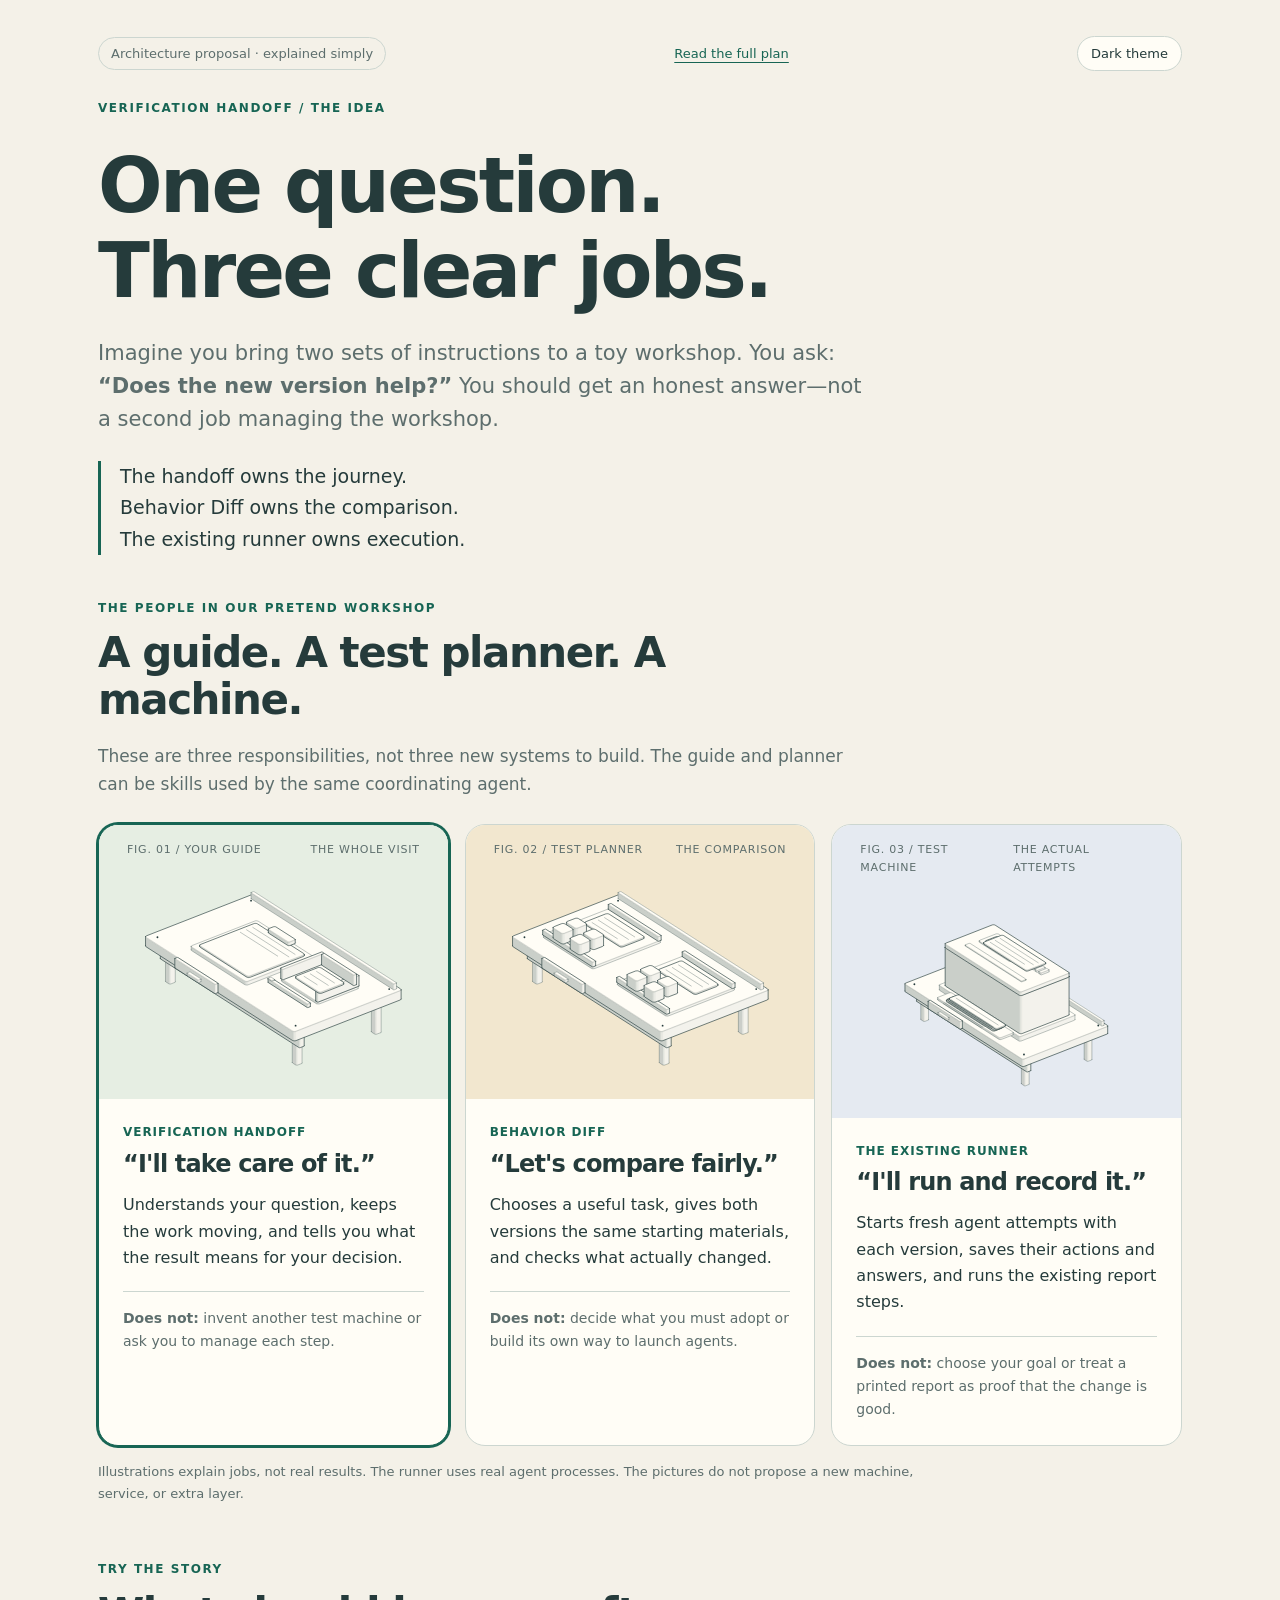
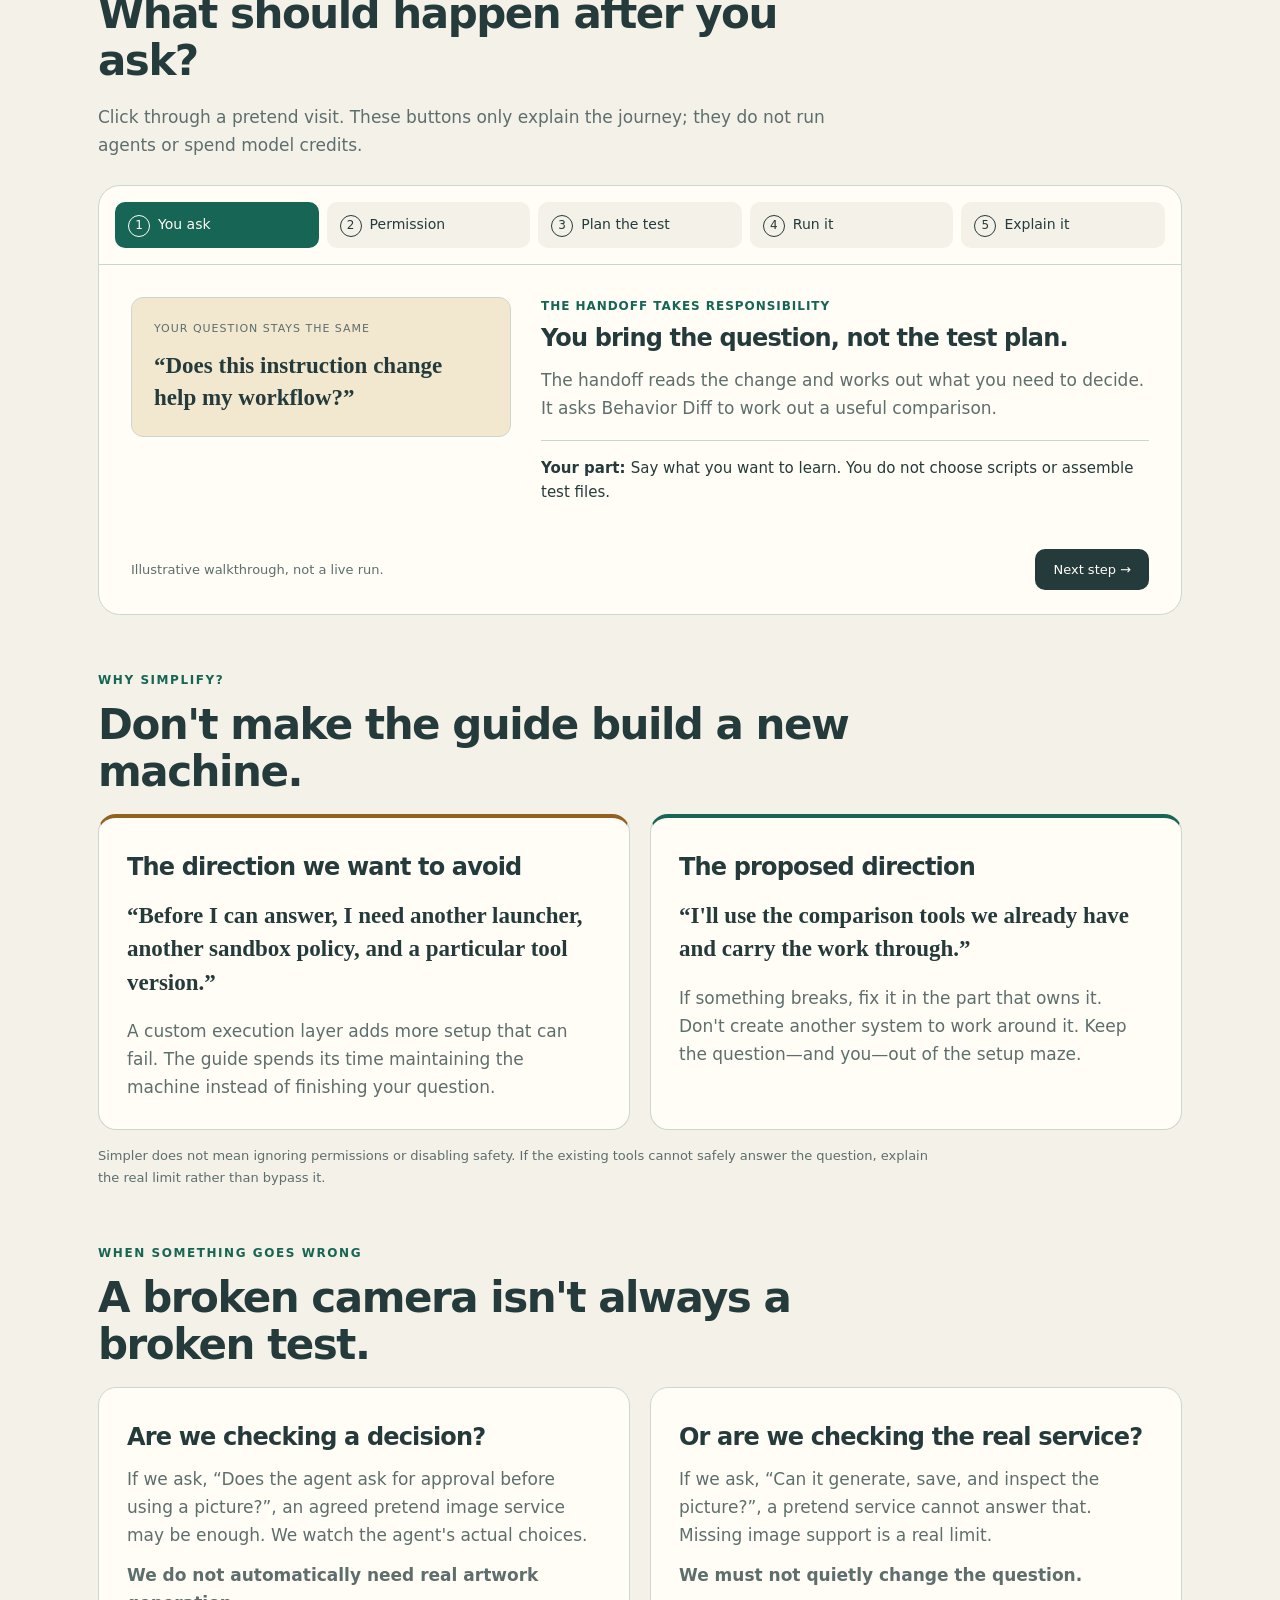
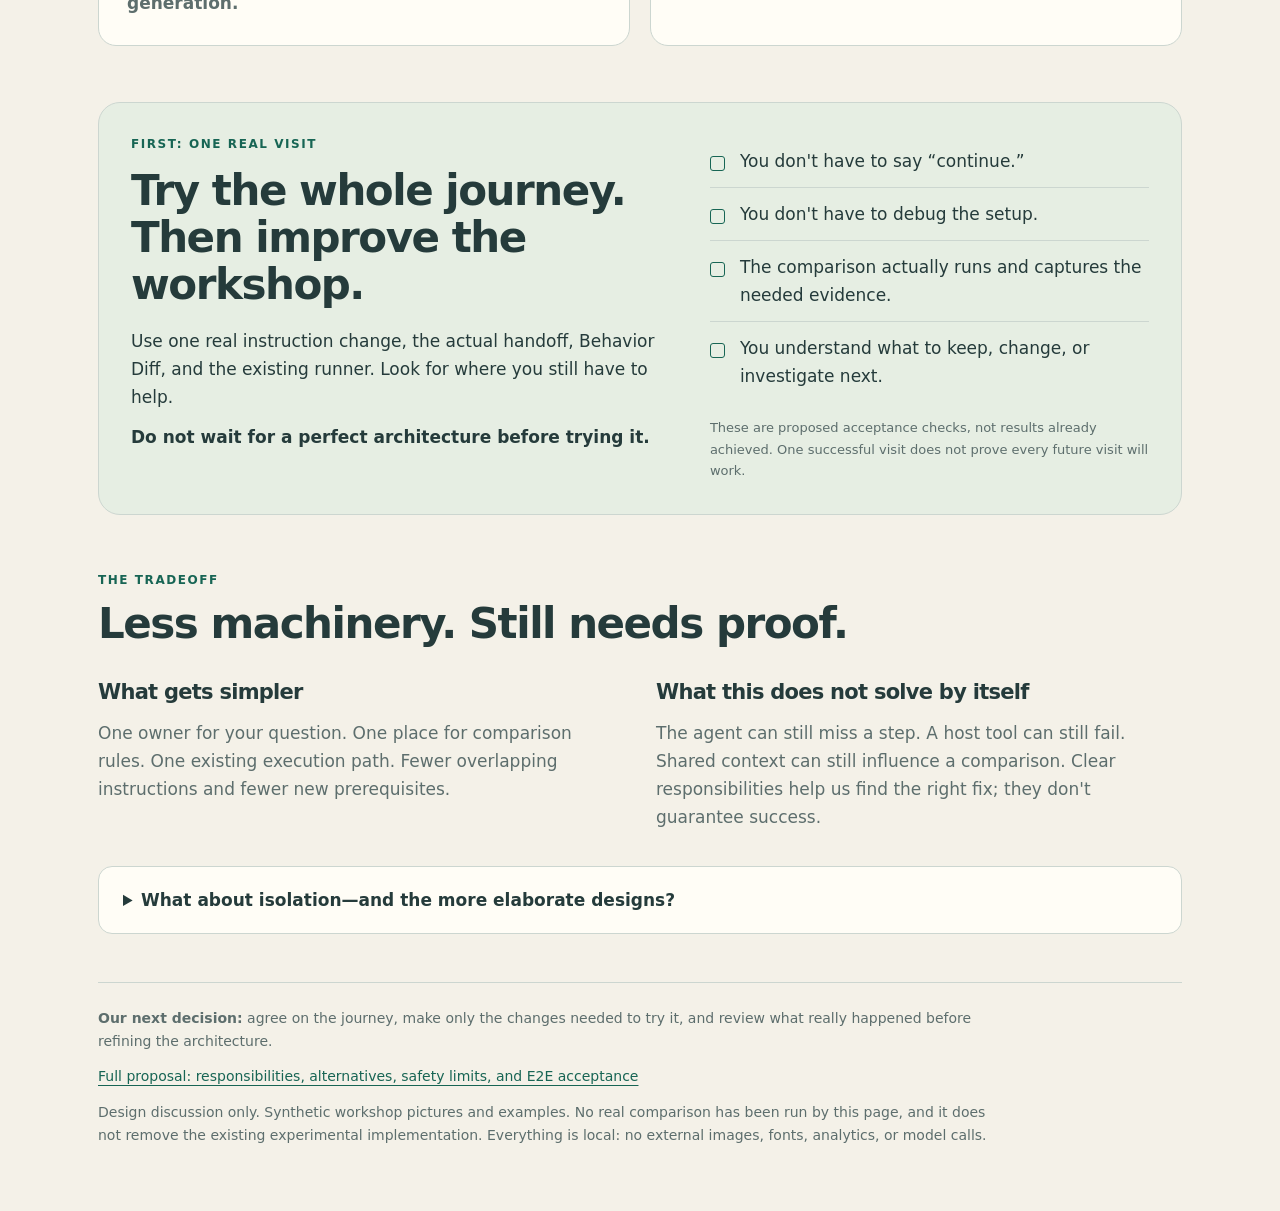
==== docs/verification-handoff-explained.html @ 0456b8cf "docs: propose journey-first verification handoff architecture Signed-off-by: Kent Huang <kent@infuse" ====
<!doctype html>
<html lang="en">
<head>
<meta charset="utf-8">
<meta name="viewport" content="width=device-width, initial-scale=1">
<meta name="color-scheme" content="light dark">
<title>One question. Three clear jobs. — Verification handoff</title>
<style>
:root{--fg:#253b3b;--muted:#5d6e6d;--border:#ccd6d0;--surface:#fffdf6;--accent:#176554;--success:#397858;--warning:#926021;--error:#a33c35;--c1:#e6eee3;--c2:#f2e7cf;--c3:#e5eaf1;--c4:#f4f1e8;--c5:#d4dfd6;--c6:#adc7bc;color-scheme:light}
*{box-sizing:border-box}body{margin:0;background:var(--c4);color:var(--fg);font:17px/1.65 ui-sans-serif,system-ui,-apple-system,BlinkMacSystemFont,"Segoe UI",sans-serif}main{max-width:1140px;margin:auto;padding:36px 28px 64px}a{color:var(--accent);text-underline-offset:4px}button,a,summary{-webkit-tap-highlight-color:transparent}button:focus-visible,a:focus-visible,summary:focus-visible{outline:3px solid var(--accent);outline-offset:5px}button{font:inherit;cursor:pointer}h1,h2,h3,p{margin:0}h1,h2,h3{line-height:1.12;letter-spacing:-.035em}h1{font-size:clamp(40px,6.5vw,76px);max-width:810px;margin:24px 0}h2{font-size:clamp(29px,4vw,42px);max-width:760px;margin:10px 0 19px}h3{font-size:24px;margin:8px 0 14px}p+p{margin-top:12px}.topline{display:flex;justify-content:space-between;align-items:center;gap:14px;font-size:13px}.pill{display:inline-block;border:1px solid var(--border);padding:5px 12px;border-radius:30px;color:var(--muted)}.eyebrow{color:var(--accent);font-size:12px;letter-spacing:.13em;text-transform:uppercase;font-weight:750}.lead{max-width:770px;font-size:21px;line-height:1.55;color:var(--muted)}header{padding:28px 0 44px}.promise{border-left:3px solid var(--accent);padding-left:19px;margin-top:26px;max-width:760px;font-size:19px}.section{margin-top:56px}.section-intro{max-width:760px;color:var(--muted);margin-bottom:26px}.roles{display:grid;grid-template-columns:repeat(3,minmax(0,1fr));gap:16px}.role{border:1px solid var(--border);border-radius:20px;overflow:hidden;background:var(--surface);transition:border-color .25s,box-shadow .25s}.role.selected{border-color:var(--accent);box-shadow:0 0 0 2px var(--accent)}.fig-head{padding:16px 20px 0;display:flex;justify-content:space-between;gap:8px;font-size:11px;letter-spacing:.07em;text-transform:uppercase;color:var(--muted)}.drawing{padding:0 8px;background:var(--c1)}.role:nth-child(2) .drawing{background:var(--c2)}.role:nth-child(3) .drawing{background:var(--c3)}.role svg{display:block;width:100%;height:auto}.copy{padding:24px}.owner{font-size:12px;color:var(--accent);text-transform:uppercase;letter-spacing:.08em;font-weight:750}.role p{font-size:16px}.boundary{padding-top:15px;margin-top:20px;border-top:1px solid var(--border);color:var(--muted);font-size:14px!important}.caption{font-size:13px;color:var(--muted);margin-top:15px;max-width:850px}.walk{background:var(--surface);border:1px solid var(--border);border-radius:22px;overflow:hidden;margin-top:26px}.steps{display:flex;flex-wrap:wrap;padding:16px;gap:8px;border-bottom:1px solid var(--border)}.steps button{flex:1;min-width:130px;border:1px solid transparent;background:var(--c4);color:var(--fg);padding:10px 12px;border-radius:10px;text-align:left;font-size:14px}.steps button[aria-pressed=true]{background:var(--accent);color:var(--surface)}.step-number{display:inline-flex;align-items:center;justify-content:center;border:1px solid currentColor;border-radius:50%;width:22px;height:22px;font-size:12px;margin-right:8px}.walk-body{display:grid;grid-template-columns:1fr 1.6fr;gap:30px;padding:32px}.ticket{border:1px solid var(--border);border-radius:12px;padding:22px;background:var(--c2);align-self:start}.ticket small{display:block;text-transform:uppercase;letter-spacing:.09em;font-size:11px;color:var(--muted);margin-bottom:12px}.ticket blockquote{font:600 23px/1.4 ui-serif,Georgia,serif;margin:0}.step-copy{min-height:220px}.step-copy p{color:var(--muted)}.step-copy .owner-work{color:var(--fg);border-top:1px solid var(--border);padding-top:15px;margin-top:18px;font-size:15px}.walk-foot{display:flex;justify-content:space-between;align-items:center;gap:15px;padding:0 32px 24px;font-size:13px;color:var(--muted)}.next{background:var(--fg);color:var(--surface);border:0;padding:10px 18px;border-radius:10px;white-space:nowrap}.two{display:grid;grid-template-columns:1fr 1fr;gap:20px}.note{padding:28px;border:1px solid var(--border);background:var(--surface);border-radius:18px}.note p{color:var(--muted)}.note h3{font-size:24px}.nope{border-top:4px solid var(--warning)}.yes{border-top:4px solid var(--accent)}.quote{font:600 23px/1.45 ui-serif,Georgia,serif;margin:18px 0;color:var(--fg)!important}.first{background:var(--c1);border:1px solid var(--border);border-radius:22px;padding:32px;display:grid;grid-template-columns:1.25fr 1fr;gap:30px}.first h2{margin-top:12px}.checklist{list-style:none;margin:0;padding:0}.checklist li{position:relative;padding:12px 0 12px 30px;border-bottom:1px solid var(--border)}.checklist li:last-child{border-bottom:0}.checklist li:before{content:' ';position:absolute;left:0;top:21px;width:13px;height:13px;border:1.5px solid var(--accent);border-radius:3px}.tradeoffs{display:grid;grid-template-columns:1fr 1fr;gap:32px;margin-top:26px}.tradeoffs h3{font-size:21px}.tradeoffs p{color:var(--muted)}details{margin-top:35px;border:1px solid var(--border);padding:19px 24px;border-radius:14px;background:var(--surface)}summary{cursor:pointer;font-weight:650}details p{margin-top:17px;color:var(--muted)}footer{border-top:1px solid var(--border);margin-top:48px;padding-top:24px;font-size:14px;color:var(--muted)}footer p{max-width:900px}.theme-button{border:1px solid var(--border);background:var(--surface);color:var(--fg);border-radius:30px;padding:6px 13px;font-size:13px}.iso-fill{fill:var(--surface)}.iso-top{fill:var(--surface)}.iso-s0{fill:var(--fg);opacity:.055}.iso-s1{fill:var(--fg);opacity:.10}.iso-s2{fill:var(--fg);opacity:.17}.iso-s3{fill:var(--fg);opacity:.24}.iso-edge,.iso-crease,.iso-bevel,.iso-line{fill:none;stroke:var(--fg);stroke-width:.7;stroke-linejoin:round;stroke-linecap:round}.iso-crease{opacity:.25}.iso-bevel{opacity:.17}.iso-line[data-tone=lo]{opacity:.45}.iso-dots{fill:var(--fg)}.iso-solid[data-tone=lo] .iso-fill{fill:var(--c5)}.iso-solid[data-tone=mid] .iso-fill{fill:var(--c6)}.iso-solid[data-tone=lo] .iso-top{fill:var(--c5)}.iso-solid[data-tone=mid] .iso-top{fill:var(--c6)}
html[data-theme=dark]{--fg:#e4ece4;--muted:#b0c2b7;--border:#42534b;--surface:#1c2c25;--accent:#a4d2b3;--success:#a0c9a5;--warning:#d8b780;--error:#e5a19a;--c1:#233a2e;--c2:#393629;--c3:#2b3540;--c4:#14221c;--c5:#344b3f;--c6:#4f6758;color-scheme:dark}
.iso-shade{fill:var(--fg)}
.iso-shade[data-shade="0"]{opacity:.055}
.iso-shade[data-shade="1"]{opacity:.10}
.iso-shade[data-shade="2"]{opacity:.17}
.iso-shade[data-shade="3"]{opacity:.24}
@media(max-width:760px){main{padding:20px 18px 42px}header{padding-top:15px}.roles,.two,.first,.tradeoffs,.walk-body{grid-template-columns:1fr}.role{display:grid;grid-template-columns:1fr 1.15fr}.drawing{align-content:center}.fig-head{padding:13px 10px 0;font-size:9px}.copy{padding:20px}.role h3{font-size:22px}.role p{font-size:15px}.boundary{font-size:13px!important}.walk-body{padding:23px;gap:22px}.walk-foot{padding:0 23px 23px}.step-copy{min-height:0}.steps button{min-width:125px}.first,.note{padding:24px}.section{margin-top:42px}.topline{align-items:flex-start}.pill{font-size:11px}.lead{font-size:19px}.ticket blockquote{font-size:21px}}
@media(max-width:460px){.role{display:block}.drawing{padding:0 26px}.role svg{max-height:210px}.copy{padding:22px}.fig-head{padding:15px 0 0;font-size:10px}.topline>a{display:none}.steps{gap:6px;padding:12px}.steps button{min-width:125px}.walk-foot{align-items:flex-start}.walk-foot>span{max-width:175px}.first{gap:15px}}
@media(prefers-reduced-motion:reduce){*{scroll-behavior:auto!important;transition:none!important}}
@media print{button,.steps,.walk-foot{display:none}.role,.note,.first,details{break-inside:avoid}body{background:white;color:black}.section{margin-top:24px}main{padding:0}}
</style>
</head>
<body>
<main>
<div class="topline"><span class="pill">Architecture proposal · explained simply</span><a href="../plans/2026-10-29-verification-handoff-journey-first-architecture.md">Read the full plan</a><button class="theme-button" id="theme" type="button" aria-label="Use dark theme">Dark theme</button></div>
<header>
<div class="eyebrow">Verification handoff / the idea</div>
<h1>One question.<br>Three clear jobs.</h1>
<p class="lead">Imagine you bring two sets of instructions to a toy workshop. You ask: <strong>“Does the new version help?”</strong> You should get an honest answer—not a second job managing the workshop.</p>
<p class="promise">The handoff owns the journey.<br>Behavior Diff owns the comparison.<br>The existing runner owns execution.</p>
</header>
<section aria-labelledby="roles-title">
<div class="eyebrow">The people in our pretend workshop</div>
<h2 id="roles-title">A guide. A test planner. A machine.</h2>
<p class="section-intro">These are three responsibilities, not three new systems to build. The guide and planner can be skills used by the same coordinating agent.</p>
<div class="roles">
<article class="role" id="role-handoff"><div class="drawing"><div class="fig-head"><span>Fig. 01 / Your guide</span><span>The whole visit</span></div><svg xmlns="http://www.w3.org/2000/svg" class="iso-svg" viewBox="0 0 360 260" role="img" aria-label="A small service desk with a clipboard, a pencil and a tray. The handoff helper keeps track of your question."><g class="iso-solid"><path class="iso-fill" d="M148.9 61.8L149.1 61.5L149.5 61.2L153.6 59.7L154.2 59.5L154.8 59.5L155.5 59.6L156 59.8L159.1 61.8L159.4 62.1L159.5 62.5L159.5 99.6L159.3 99.9L158.8 100.1L154.8 101.7L154.2 101.9L153.5 101.9L152.9 101.8L152.4 101.6L149.2 99.6L148.9 99.3L148.9 98.9Z"/><path class="iso-shade" data-shade="0" d="M159.5 99.6L159.3 99.9L159.3 62.8L159.5 62.5ZM159.3 99.9L158.8 100.1L158.8 63L159.3 62.8ZM158.8 100.1L154.8 101.7L154.8 64.6L158.8 63Z"/><path class="iso-shade" data-shade="1" d="M154.8 101.7L154.2 101.9L154.2 64.8L154.8 64.6ZM154.2 101.9L153.5 101.9L153.5 64.8L154.2 64.8Z"/><path class="iso-shade" data-shade="2" d="M153.5 101.9L152.9 101.8L152.9 64.7L153.5 64.8Z"/><path class="iso-shade" data-shade="3" d="M152.9 101.8L152.4 101.6L152.4 64.5L152.9 64.7ZM152.4 101.6L149.2 99.6L149.2 62.4L152.4 64.5ZM149.2 99.6L148.9 99.3L148.9 62.1L149.2 62.4ZM148.9 99.3L148.9 98.9L148.9 61.8L148.9 62.1Z"/><path class="iso-top" d="M159.1 61.8L159.4 62.1L159.5 62.5L159.3 62.8L158.8 63L154.8 64.6L154.2 64.8L153.5 64.8L152.9 64.7L152.4 64.5L149.2 62.4L148.9 62.1L148.9 61.8L149.1 61.5L149.5 61.2L153.6 59.7L154.2 59.5L154.8 59.5L155.5 59.6L156 59.8Z"/><path class="iso-line iso-crease" data-tone="faint" d="M159.5 62.5L159.3 62.8L158.8 63L154.8 64.6L154.2 64.8L153.5 64.8L152.9 64.7L152.4 64.5L149.2 62.4L148.9 62.1L148.9 61.8"/><path class="iso-line iso-bevel" data-tone="faint" d="M159.5 62.5L158.7 62.6L158.3 62.8L154.4 64.3L154 64.4L153.6 64.4L153.2 64.4L152.9 64.2L149.8 62.2L149.6 62L148.9 61.8"/><path class="iso-line iso-edge" data-tone="lo" d="M148.9 61.8L149.1 61.5L149.5 61.2L153.6 59.7L154.2 59.5L154.8 59.5L155.5 59.6L156 59.8L159.1 61.8L159.4 62.1L159.5 62.5M159.5 99.6L159.3 99.9L158.8 100.1L154.8 101.7L154.2 101.9L153.5 101.9L152.9 101.8L152.4 101.6L149.2 99.6L148.9 99.3L148.9 98.9M159.5 62.5L159.5 99.6M148.9 61.8L148.9 98.9"/></g><g class="iso-solid"><path class="iso-fill" d="M63.3 95.2L63.5 94.9L63.9 94.7L68 93.1L68.6 92.9L69.3 92.9L69.9 93L70.4 93.2L73.6 95.3L73.9 95.6L73.9 95.9L73.9 133L73.7 133.3L73.3 133.6L69.2 135.2L68.6 135.3L68 135.3L67.3 135.2L66.8 135L63.7 133L63.4 132.7L63.3 132.3Z"/><path class="iso-shade" data-shade="0" d="M73.9 133L73.7 133.3L73.7 96.2L73.9 95.9ZM73.7 133.3L73.3 133.6L73.3 96.5L73.7 96.2ZM73.3 133.6L69.2 135.2L69.2 98L73.3 96.5Z"/><path class="iso-shade" data-shade="1" d="M69.2 135.2L68.6 135.3L68.6 98.2L69.2 98ZM68.6 135.3L68 135.3L68 98.2L68.6 98.2Z"/><path class="iso-shade" data-shade="2" d="M68 135.3L67.3 135.2L67.3 98.1L68 98.2Z"/><path class="iso-shade" data-shade="3" d="M67.3 135.2L66.8 135L66.8 97.9L67.3 98.1ZM66.8 135L63.7 133L63.7 95.9L66.8 97.9ZM63.7 133L63.4 132.7L63.4 95.6L63.7 95.9ZM63.4 132.7L63.3 132.3L63.3 95.2L63.4 95.6Z"/><path class="iso-top" d="M73.6 95.3L73.9 95.6L73.9 95.9L73.7 96.2L73.3 96.5L69.2 98L68.6 98.2L68 98.2L67.3 98.1L66.8 97.9L63.7 95.9L63.4 95.6L63.3 95.2L63.5 94.9L63.9 94.7L68 93.1L68.6 92.9L69.3 92.9L69.9 93L70.4 93.2Z"/><path class="iso-line iso-crease" data-tone="faint" d="M73.9 95.9L73.7 96.2L73.3 96.5L69.2 98L68.6 98.2L68 98.2L67.3 98.1L66.8 97.9L63.7 95.9L63.4 95.6L63.3 95.2"/><path class="iso-line iso-bevel" data-tone="faint" d="M73.9 95.9L73.1 96L72.8 96.2L68.8 97.7L68.4 97.8L68 97.9L67.7 97.8L67.3 97.6L64.3 95.7L64 95.5L63.3 95.2"/><path class="iso-line iso-edge" data-tone="lo" d="M63.3 95.2L63.5 94.9L63.9 94.7L68 93.1L68.6 92.9L69.3 92.9L69.9 93L70.4 93.2L73.6 95.3L73.9 95.6L73.9 95.9M73.9 133L73.7 133.3L73.3 133.6L69.2 135.2L68.6 135.3L68 135.3L67.3 135.2L66.8 135L63.7 133L63.4 132.7L63.3 132.3M73.9 95.9L73.9 133M63.3 95.2L63.3 132.3"/></g><g class="iso-solid"><path class="iso-fill" d="M286.1 149.6L286.3 149.3L286.7 149L290.8 147.5L291.4 147.3L292 147.3L292.7 147.4L293.2 147.6L296.3 149.6L296.6 149.9L296.7 150.3L296.7 187.4L296.5 187.7L296.1 188L292 189.5L291.4 189.7L290.7 189.7L290.1 189.6L289.6 189.4L286.4 187.4L286.1 187.1L286.1 186.7Z"/><path class="iso-shade" data-shade="0" d="M296.7 187.4L296.5 187.7L296.5 150.6L296.7 150.3ZM296.5 187.7L296.1 188L296.1 150.8L296.5 150.6ZM296.1 188L292 189.5L292 152.4L296.1 150.8Z"/><path class="iso-shade" data-shade="1" d="M292 189.5L291.4 189.7L291.4 152.6L292 152.4ZM291.4 189.7L290.7 189.7L290.7 152.6L291.4 152.6Z"/><path class="iso-shade" data-shade="2" d="M290.7 189.7L290.1 189.6L290.1 152.5L290.7 152.6Z"/><path class="iso-shade" data-shade="3" d="M290.1 189.6L289.6 189.4L289.6 152.3L290.1 152.5ZM289.6 189.4L286.4 187.4L286.4 150.3L289.6 152.3ZM286.4 187.4L286.1 187.1L286.1 150L286.4 150.3ZM286.1 187.1L286.1 186.7L286.1 149.6L286.1 150Z"/><path class="iso-top" d="M296.3 149.6L296.6 149.9L296.7 150.3L296.5 150.6L296.1 150.8L292 152.4L291.4 152.6L290.7 152.6L290.1 152.5L289.6 152.3L286.4 150.3L286.1 150L286.1 149.6L286.3 149.3L286.7 149L290.8 147.5L291.4 147.3L292 147.3L292.7 147.4L293.2 147.6Z"/><path class="iso-line iso-crease" data-tone="faint" d="M296.7 150.3L296.5 150.6L296.1 150.8L292 152.4L291.4 152.6L290.7 152.6L290.1 152.5L289.6 152.3L286.4 150.3L286.1 150L286.1 149.6"/><path class="iso-line iso-bevel" data-tone="faint" d="M296.7 150.3L295.9 150.4L295.6 150.6L291.6 152.1L291.2 152.2L290.8 152.2L290.5 152.2L290.1 152L287 150.1L286.8 149.9L286.1 149.6"/><path class="iso-line iso-edge" data-tone="lo" d="M286.1 149.6L286.3 149.3L286.7 149L290.8 147.5L291.4 147.3L292 147.3L292.7 147.4L293.2 147.6L296.3 149.6L296.6 149.9L296.7 150.3M296.7 187.4L296.5 187.7L296.1 188L292 189.5L291.4 189.7L290.7 189.7L290.1 189.6L289.6 189.4L286.4 187.4L286.1 187.1L286.1 186.7M296.7 150.3L296.7 187.4M286.1 149.6L286.1 186.7"/></g><g class="iso-solid"><path class="iso-fill" d="M200.5 183L200.7 182.7L201.2 182.5L205.2 180.9L205.8 180.7L206.5 180.7L207.1 180.8L207.6 181L210.8 183.1L211.1 183.4L211.1 183.7L211.1 220.8L210.9 221.1L210.5 221.4L206.4 223L205.8 223.1L205.2 223.1L204.5 223L204 222.8L200.9 220.8L200.6 220.5L200.5 220.2Z"/><path class="iso-shade" data-shade="0" d="M211.1 220.8L210.9 221.1L210.9 184L211.1 183.7ZM210.9 221.1L210.5 221.4L210.5 184.3L210.9 184ZM210.5 221.4L206.4 223L206.4 185.9L210.5 184.3Z"/><path class="iso-shade" data-shade="1" d="M206.4 223L205.8 223.1L205.8 186L206.4 185.9ZM205.8 223.1L205.2 223.1L205.2 186L205.8 186Z"/><path class="iso-shade" data-shade="2" d="M205.2 223.1L204.5 223L204.5 185.9L205.2 186Z"/><path class="iso-shade" data-shade="3" d="M204.5 223L204 222.8L204 185.7L204.5 185.9ZM204 222.8L200.9 220.8L200.9 183.7L204 185.7ZM200.9 220.8L200.6 220.5L200.6 183.4L200.9 183.7ZM200.6 220.5L200.5 220.2L200.5 183L200.6 183.4Z"/><path class="iso-top" d="M210.8 183.1L211.1 183.4L211.1 183.7L210.9 184L210.5 184.3L206.4 185.9L205.8 186L205.2 186L204.5 185.9L204 185.7L200.9 183.7L200.6 183.4L200.5 183L200.7 182.7L201.2 182.5L205.2 180.9L205.8 180.7L206.5 180.7L207.1 180.8L207.6 181Z"/><path class="iso-line iso-crease" data-tone="faint" d="M211.1 183.7L210.9 184L210.5 184.3L206.4 185.9L205.8 186L205.2 186L204.5 185.9L204 185.7L200.9 183.7L200.6 183.4L200.5 183"/><path class="iso-line iso-bevel" data-tone="faint" d="M211.1 183.7L210.3 183.8L210 184L206.1 185.5L205.7 185.7L205.3 185.7L204.9 185.6L204.5 185.5L201.5 183.5L201.3 183.3L200.5 183"/><path class="iso-line iso-edge" data-tone="lo" d="M200.5 183L200.7 182.7L201.2 182.5L205.2 180.9L205.8 180.7L206.5 180.7L207.1 180.8L207.6 181L210.8 183.1L211.1 183.4L211.1 183.7M211.1 220.8L210.9 221.1L210.5 221.4L206.4 223L205.8 223.1L205.2 223.1L204.5 223L204 222.8L200.9 220.8L200.6 220.5L200.5 220.2M211.1 183.7L211.1 220.8M200.5 183L200.5 220.2"/></g><g class="iso-solid"><path class="iso-fill" d="M57.7 92.9L57.8 92.6L58.2 92.4L61.6 91.1L62.1 90.9L62.6 90.9L63.2 91L63.6 91.2L213.1 186.9L213.4 187.1L213.4 187.4L213.4 202.2L213.2 202.5L212.9 202.7L209.5 204L209 204.2L208.4 204.2L207.9 204.1L207.5 203.9L58 108.2L57.7 108L57.7 107.7Z"/><path class="iso-shade" data-shade="0" d="M213.4 202.2L213.2 202.5L213.2 187.7L213.4 187.4ZM213.2 202.5L212.9 202.7L212.9 187.9L213.2 187.7ZM212.9 202.7L209.5 204L209.5 189.2L212.9 187.9Z"/><path class="iso-shade" data-shade="1" d="M209.5 204L209 204.2L209 189.3L209.5 189.2ZM209 204.2L208.4 204.2L208.4 189.3L209 189.3Z"/><path class="iso-shade" data-shade="2" d="M208.4 204.2L207.9 204.1L207.9 189.3L208.4 189.3Z"/><path class="iso-shade" data-shade="3" d="M207.9 204.1L207.5 203.9L207.5 189.1L207.9 189.3ZM207.5 203.9L58 108.2L58 93.4L207.5 189.1ZM58 108.2L57.7 108L57.7 93.1L58 93.4ZM57.7 108L57.7 107.7L57.7 92.9L57.7 93.1Z"/><path class="iso-top" d="M213.1 186.9L213.4 187.1L213.4 187.4L213.2 187.7L212.9 187.9L209.5 189.2L209 189.3L208.4 189.3L207.9 189.3L207.5 189.1L58 93.4L57.7 93.1L57.7 92.9L57.8 92.6L58.2 92.4L61.6 91.1L62.1 90.9L62.6 90.9L63.2 91L63.6 91.2Z"/><path class="iso-line iso-crease" data-tone="faint" d="M213.4 187.4L213.2 187.7L212.9 187.9L209.5 189.2L209 189.3L208.4 189.3L207.9 189.3L207.5 189.1L58 93.4L57.7 93.1L57.7 92.9"/><path class="iso-line iso-bevel" data-tone="faint" d="M213.4 187.4L212.6 187.5L212.4 187.6L209.1 188.9L208.8 189L208.5 189L208.3 188.9L208 188.8L58.6 93.2L58.4 93L57.7 92.9"/><path class="iso-line iso-edge" data-tone="mid" d="M57.7 92.9L57.8 92.6L58.2 92.4L61.6 91.1L62.1 90.9L62.6 90.9L63.2 91L63.6 91.2L213.1 186.9L213.4 187.1L213.4 187.4M213.4 202.2L213.2 202.5L212.9 202.7L209.5 204L209 204.2L208.4 204.2L207.9 204.1L207.5 203.9L58 108.2L57.7 108L57.7 107.7M213.4 187.4L213.4 202.2M57.7 92.9L57.7 107.7"/></g><g class="iso-solid"><path class="iso-fill" d="M41.7 84L42.1 83.5L42.8 83.1L155.4 39.1L156.4 38.8L157.5 38.8L158.5 39L159.4 39.3L317.7 140.6L318.2 141.1L318.3 141.7L318.3 151.6L317.9 152.1L317.2 152.6L204.6 196.5L203.6 196.8L202.5 196.8L201.5 196.6L200.6 196.3L42.3 95L41.8 94.5L41.7 93.9Z"/><path class="iso-shade" data-shade="0" d="M318.3 151.6L317.9 152.1L317.9 142.2L318.3 141.7ZM317.9 152.1L317.2 152.6L317.2 142.7L317.9 142.2ZM317.2 152.6L204.6 196.5L204.6 186.6L317.2 142.7Z"/><path class="iso-shade" data-shade="1" d="M204.6 196.5L203.6 196.8L203.6 186.9L204.6 186.6ZM203.6 196.8L202.5 196.8L202.5 186.9L203.6 186.9Z"/><path class="iso-shade" data-shade="2" d="M202.5 196.8L201.5 196.6L201.5 186.7L202.5 186.9Z"/><path class="iso-shade" data-shade="3" d="M201.5 196.6L200.6 196.3L200.6 186.4L201.5 186.7ZM200.6 196.3L42.3 95L42.3 85.1L200.6 186.4ZM42.3 95L41.8 94.5L41.8 84.6L42.3 85.1ZM41.8 94.5L41.7 93.9L41.7 84L41.8 84.6Z"/><path class="iso-top" d="M317.7 140.6L318.2 141.1L318.3 141.7L317.9 142.2L317.2 142.7L204.6 186.6L203.6 186.9L202.5 186.9L201.5 186.7L200.6 186.4L42.3 85.1L41.8 84.6L41.7 84L42.1 83.5L42.8 83.1L155.4 39.1L156.4 38.8L157.5 38.8L158.5 39L159.4 39.3Z"/><path class="iso-line iso-crease" data-tone="faint" d="M318.3 141.7L317.9 142.2L317.2 142.7L204.6 186.6L203.6 186.9L202.5 186.9L201.5 186.7L200.6 186.4L42.3 85.1L41.8 84.6L41.7 84"/><path class="iso-line iso-bevel" data-tone="faint" d="M318.3 141.7L317.3 142.1L316.7 142.4L204.2 186.3L203.4 186.5L202.6 186.6L201.8 186.4L201.1 186.1L42.9 84.9L42.5 84.5L41.7 84"/><path class="iso-line iso-edge" data-tone="mid" d="M41.7 84L42.1 83.5L42.8 83.1L155.4 39.1L156.4 38.8L157.5 38.8L158.5 39L159.4 39.3L317.7 140.6L318.2 141.1L318.3 141.7M318.3 151.6L317.9 152.1L317.2 152.6L204.6 196.5L203.6 196.8L202.5 196.8L201.5 196.6L200.6 196.3L42.3 95L41.8 94.5L41.7 93.9M318.3 141.7L318.3 151.6M41.7 84L41.7 93.9"/></g><g class="iso-solid"><path class="iso-fill" d="M155.9 36.5L156 36.3L156.2 36.2L158.2 35.4L158.5 35.3L158.8 35.3L159.2 35.4L159.4 35.5L313.2 133.9L313.3 134L313.3 134.2L313.3 140.4L313.2 140.5L313 140.7L311 141.5L310.7 141.5L310.4 141.5L310 141.5L309.8 141.4L156 43L155.9 42.8L155.9 42.7Z"/><path class="iso-shade" data-shade="0" d="M313.3 140.4L313.2 140.5L313.2 134.4L313.3 134.2ZM313.2 140.5L313 140.7L313 134.5L313.2 134.4ZM313 140.7L311 141.5L311 135.3L313 134.5Z"/><path class="iso-shade" data-shade="1" d="M311 141.5L310.7 141.5L310.7 135.3L311 135.3ZM310.7 141.5L310.4 141.5L310.4 135.4L310.7 135.3Z"/><path class="iso-shade" data-shade="2" d="M310.4 141.5L310 141.5L310 135.3L310.4 135.4Z"/><path class="iso-shade" data-shade="3" d="M310 141.5L309.8 141.4L309.8 135.2L310 135.3ZM309.8 141.4L156 43L156 36.8L309.8 135.2ZM156 43L155.9 42.8L155.9 36.7L156 36.8ZM155.9 42.8L155.9 42.7L155.9 36.5L155.9 36.7Z"/><path class="iso-top" d="M313.2 133.9L313.3 134L313.3 134.2L313.2 134.4L313 134.5L311 135.3L310.7 135.3L310.4 135.4L310 135.3L309.8 135.2L156 36.8L155.9 36.7L155.9 36.5L156 36.3L156.2 36.2L158.2 35.4L158.5 35.3L158.8 35.3L159.2 35.4L159.4 35.5Z"/><path class="iso-line iso-crease" data-tone="faint" d="M313.3 134.2L313.2 134.4L313 134.5L311 135.3L310.7 135.3L310.4 135.4L310 135.3L309.8 135.2L156 36.8L155.9 36.7L155.9 36.5"/><path class="iso-line iso-bevel" data-tone="faint" d="M313.3 134.2L312.6 134.2L312.5 134.2L310.6 135L310.5 135L310.4 135L310.4 135L310.3 134.9L156.6 36.6L156.6 36.6L155.9 36.5"/><path class="iso-line iso-edge" data-tone="lo" d="M155.9 36.5L156 36.3L156.2 36.2L158.2 35.4L158.5 35.3L158.8 35.3L159.2 35.4L159.4 35.5L313.2 133.9L313.3 134L313.3 134.2M313.3 140.4L313.2 140.5L313 140.7L311 141.5L310.7 141.5L310.4 141.5L310 141.5L309.8 141.4L156 43L155.9 42.8L155.9 42.7M313.3 134.2L313.3 140.4M155.9 36.5L155.9 42.7"/></g><g class="iso-solid"><path class="iso-fill" d="M73.4 107.8L73.5 107.6L73.7 107.5L75.7 106.7L76 106.6L76.4 106.6L76.7 106.7L77 106.8L119.9 134.2L120 134.4L120.1 134.6L120.1 144.5L119.9 144.6L119.7 144.7L117.7 145.5L117.4 145.6L117.1 145.6L116.8 145.6L116.5 145.5L73.6 118L73.4 117.8L73.4 117.7Z"/><path class="iso-shade" data-shade="0" d="M120.1 144.5L119.9 144.6L119.9 134.7L120.1 134.6ZM119.9 144.6L119.7 144.7L119.7 134.8L119.9 134.7ZM119.7 144.7L117.7 145.5L117.7 135.6L119.7 134.8Z"/><path class="iso-shade" data-shade="1" d="M117.7 145.5L117.4 145.6L117.4 135.7L117.7 135.6ZM117.4 145.6L117.1 145.6L117.1 135.7L117.4 135.7Z"/><path class="iso-shade" data-shade="2" d="M117.1 145.6L116.8 145.6L116.8 135.7L117.1 135.7Z"/><path class="iso-shade" data-shade="3" d="M116.8 145.6L116.5 145.5L116.5 135.6L116.8 135.7ZM116.5 145.5L73.6 118L73.6 108.1L116.5 135.6ZM73.6 118L73.4 117.8L73.4 107.9L73.6 108.1ZM73.4 117.8L73.4 117.7L73.4 107.8L73.4 107.9Z"/><path class="iso-top" d="M119.9 134.2L120 134.4L120.1 134.6L119.9 134.7L119.7 134.8L117.7 135.6L117.4 135.7L117.1 135.7L116.8 135.7L116.5 135.6L73.6 108.1L73.4 107.9L73.4 107.8L73.5 107.6L73.7 107.5L75.7 106.7L76 106.6L76.4 106.6L76.7 106.7L77 106.8Z"/><path class="iso-line iso-crease" data-tone="faint" d="M120.1 134.6L119.9 134.7L119.7 134.8L117.7 135.6L117.4 135.7L117.1 135.7L116.8 135.7L116.5 135.6L73.6 108.1L73.4 107.9L73.4 107.8"/><path class="iso-line iso-bevel" data-tone="faint" d="M120.1 134.6L119.3 134.5L119.2 134.6L117.3 135.3L117.2 135.4L117.2 135.4L117.1 135.4L117 135.3L74.2 107.9L74.1 107.8L73.4 107.8"/><path class="iso-line iso-edge" data-tone="hi" d="M73.4 107.8L73.5 107.6L73.7 107.5L75.7 106.7L76 106.6L76.4 106.6L76.7 106.7L77 106.8L119.9 134.2L120 134.4L120.1 134.6M120.1 144.5L119.9 144.6L119.7 144.7L117.7 145.5L117.4 145.6L117.1 145.6L116.8 145.6L116.5 145.5L73.6 118L73.4 117.8L73.4 117.7M120.1 134.6L120.1 144.5M73.4 107.8L73.4 117.7"/></g><g class="iso-solid"><path class="iso-fill" d="M86.7 123.5L86.8 123.3L87.1 123.2L89.1 122.4L89.4 122.4L89.7 122.3L90 122.4L90.3 122.5L101.5 129.7L101.7 129.9L101.7 130L101.7 132.5L101.6 132.7L101.4 132.8L99.4 133.6L99.1 133.6L98.7 133.7L98.4 133.6L98.2 133.5L86.9 126.3L86.8 126.1L86.7 126Z"/><path class="iso-shade" data-shade="0" d="M101.7 132.5L101.6 132.7L101.6 130.2L101.7 130ZM101.6 132.7L101.4 132.8L101.4 130.3L101.6 130.2ZM101.4 132.8L99.4 133.6L99.4 131.1L101.4 130.3Z"/><path class="iso-shade" data-shade="1" d="M99.4 133.6L99.1 133.6L99.1 131.2L99.4 131.1ZM99.1 133.6L98.7 133.7L98.7 131.2L99.1 131.2Z"/><path class="iso-shade" data-shade="2" d="M98.7 133.7L98.4 133.6L98.4 131.1L98.7 131.2Z"/><path class="iso-shade" data-shade="3" d="M98.4 133.6L98.2 133.5L98.2 131L98.4 131.1ZM98.2 133.5L86.9 126.3L86.9 123.8L98.2 131ZM86.9 126.3L86.8 126.1L86.8 123.7L86.9 123.8ZM86.8 126.1L86.7 126L86.7 123.5L86.8 123.7Z"/><path class="iso-top" d="M101.5 129.7L101.7 129.9L101.7 130L101.6 130.2L101.4 130.3L99.4 131.1L99.1 131.2L98.7 131.2L98.4 131.1L98.2 131L86.9 123.8L86.8 123.7L86.7 123.5L86.8 123.3L87.1 123.2L89.1 122.4L89.4 122.4L89.7 122.3L90 122.4L90.3 122.5Z"/><path class="iso-line iso-crease" data-tone="faint" d="M101.7 130L101.6 130.2L101.4 130.3L99.4 131.1L99.1 131.2L98.7 131.2L98.4 131.1L98.2 131L86.9 123.8L86.8 123.7L86.7 123.5"/><path class="iso-line iso-bevel" data-tone="faint" d="M101.7 130L101 130L100.9 130L99 130.8L98.9 130.8L98.8 130.8L98.8 130.8L98.7 130.8L87.5 123.6L87.4 123.6L86.7 123.5"/><path class="iso-line iso-edge" data-tone="lo" d="M86.7 123.5L86.8 123.3L87.1 123.2L89.1 122.4L89.4 122.4L89.7 122.3L90 122.4L90.3 122.5L101.5 129.7L101.7 129.9L101.7 130M101.7 132.5L101.6 132.7L101.4 132.8L99.4 133.6L99.1 133.6L98.7 133.7L98.4 133.6L98.2 133.5L86.9 126.3L86.8 126.1L86.7 126M101.7 130L101.7 132.5M86.7 123.5L86.7 126"/></g><g class="iso-dots" data-tone="lo"><circle cx="155.9" cy="45.1" r="1"/><circle cx="305.4" cy="140.8" r="1"/><circle cx="54.6" cy="84.7" r="1"/><circle cx="204.1" cy="180.4" r="1"/></g><g class="iso-solid"><path class="iso-fill" d="M91.1 94.5L91.5 94L92.2 93.6L159.8 67.2L160.8 66.9L161.9 66.9L162.9 67.1L163.8 67.4L221 104L221.5 104.5L221.5 105.1L221.5 108.8L221.2 109.3L220.5 109.7L152.9 136.1L151.9 136.4L150.8 136.4L149.7 136.2L148.9 135.9L91.7 99.3L91.2 98.8L91.1 98.2Z"/><path class="iso-shade" data-shade="0" d="M221.5 108.8L221.2 109.3L221.2 105.6L221.5 105.1ZM221.2 109.3L220.5 109.7L220.5 106L221.2 105.6ZM220.5 109.7L152.9 136.1L152.9 132.4L220.5 106Z"/><path class="iso-shade" data-shade="1" d="M152.9 136.1L151.9 136.4L151.9 132.7L152.9 132.4ZM151.9 136.4L150.8 136.4L150.8 132.7L151.9 132.7Z"/><path class="iso-shade" data-shade="2" d="M150.8 136.4L149.7 136.2L149.7 132.5L150.8 132.7Z"/><path class="iso-shade" data-shade="3" d="M149.7 136.2L148.9 135.9L148.9 132.2L149.7 132.5ZM148.9 135.9L91.7 99.3L91.7 95.6L148.9 132.2ZM91.7 99.3L91.2 98.8L91.2 95.1L91.7 95.6ZM91.2 98.8L91.1 98.2L91.1 94.5L91.2 95.1Z"/><path class="iso-top" d="M221 104L221.5 104.5L221.5 105.1L221.2 105.6L220.5 106L152.9 132.4L151.9 132.7L150.8 132.7L149.7 132.5L148.9 132.2L91.7 95.6L91.2 95.1L91.1 94.5L91.5 94L92.2 93.6L159.8 67.2L160.8 66.9L161.9 66.9L162.9 67.1L163.8 67.4Z"/><path class="iso-line iso-crease" data-tone="faint" d="M221.5 105.1L221.2 105.6L220.5 106L152.9 132.4L151.9 132.7L150.8 132.7L149.7 132.5L148.9 132.2L91.7 95.6L91.2 95.1L91.1 94.5"/><path class="iso-line iso-bevel" data-tone="faint" d="M221.5 105.1L220.6 105.4L220 105.8L152.5 132.1L151.7 132.3L150.9 132.4L150.1 132.2L149.4 131.9L92.3 95.4L91.9 95L91.1 94.5"/><path class="iso-line iso-edge" data-tone="lo" d="M91.1 94.5L91.5 94L92.2 93.6L159.8 67.2L160.8 66.9L161.9 66.9L162.9 67.1L163.8 67.4L221 104L221.5 104.5L221.5 105.1M221.5 108.8L221.2 109.3L220.5 109.7L152.9 136.1L151.9 136.4L150.8 136.4L149.7 136.2L148.9 135.9L91.7 99.3L91.2 98.8L91.1 98.2M221.5 105.1L221.5 108.8M91.1 94.5L91.1 98.2"/></g><g class="iso-solid"><path class="iso-fill" d="M100.3 93.3L100.6 92.8L101.4 92.4L158.8 70L159.8 69.7L160.9 69.7L161.9 69.8L162.8 70.2L212.9 102.3L213.4 102.8L213.5 103.3L213.5 104.6L213.2 105.1L212.4 105.5L155 128L154 128.2L152.9 128.3L151.9 128.1L151 127.7L100.9 95.6L100.4 95.1L100.3 94.6Z"/><path class="iso-shade" data-shade="0" d="M213.5 104.6L213.2 105.1L213.2 103.9L213.5 103.3ZM213.2 105.1L212.4 105.5L212.4 104.3L213.2 103.9ZM212.4 105.5L155 128L155 126.7L212.4 104.3Z"/><path class="iso-shade" data-shade="1" d="M155 128L154 128.2L154 127L155 126.7ZM154 128.2L152.9 128.3L152.9 127L154 127Z"/><path class="iso-shade" data-shade="2" d="M152.9 128.3L151.9 128.1L151.9 126.8L152.9 127Z"/><path class="iso-shade" data-shade="3" d="M151.9 128.1L151 127.7L151 126.5L151.9 126.8ZM151 127.7L100.9 95.6L100.9 94.4L151 126.5ZM100.9 95.6L100.4 95.1L100.4 93.9L100.9 94.4ZM100.4 95.1L100.3 94.6L100.3 93.3L100.4 93.9Z"/><path class="iso-top" d="M212.9 102.3L213.4 102.8L213.5 103.3L213.2 103.9L212.4 104.3L155 126.7L154 127L152.9 127L151.9 126.8L151 126.5L100.9 94.4L100.4 93.9L100.3 93.3L100.6 92.8L101.4 92.4L158.8 70L159.8 69.7L160.9 69.7L161.9 69.8L162.8 70.2Z"/><path class="iso-line iso-crease" data-tone="faint" d="M213.5 103.3L213.2 103.9L212.4 104.3L155 126.7L154 127L152.9 127L151.9 126.8L151 126.5L100.9 94.4L100.4 93.9L100.3 93.3"/><path class="iso-line iso-bevel" data-tone="faint" d="M213.5 103.3L212.5 103.7L211.9 104L154.6 126.4L153.8 126.6L153 126.7L152.2 126.5L151.5 126.2L101.5 94.2L101.1 93.8L100.3 93.3"/><path class="iso-line" data-tone="lo" data-free="" d="M157.8 74L203.5 103.2"/><path class="iso-line" data-tone="lo" data-free="" d="M151 76.6L196.8 105.9"/><path class="iso-line" data-tone="lo" data-free="" d="M144.3 79.3L184.7 105.1"/><path class="iso-line iso-edge" data-tone="hi" d="M100.3 93.3L100.6 92.8L101.4 92.4L158.8 70L159.8 69.7L160.9 69.7L161.9 69.8L162.8 70.2L212.9 102.3L213.4 102.8L213.5 103.3M213.5 104.6L213.2 105.1L212.4 105.5L155 128L154 128.2L152.9 128.3L151.9 128.1L151 127.7L100.9 95.6L100.4 95.1L100.3 94.6M213.5 103.3L213.5 104.6M100.3 93.3L100.3 94.6"/></g><g class="iso-solid"><path class="iso-fill" d="M174.6 75.9L174.8 75.5L175.3 75.2L180 73.4L180.7 73.2L181.5 73.2L182.3 73.3L182.8 73.5L203.3 86.6L203.6 86.9L203.7 87.3L203.7 91L203.4 91.4L202.9 91.7L198.2 93.6L197.5 93.7L196.7 93.8L196 93.6L195.4 93.4L175 80.3L174.6 80L174.6 79.6Z"/><path class="iso-shade" data-shade="0" d="M203.7 91L203.4 91.4L203.4 87.7L203.7 87.3ZM203.4 91.4L202.9 91.7L202.9 88L203.4 87.7ZM202.9 91.7L198.2 93.6L198.2 89.8L202.9 88Z"/><path class="iso-shade" data-shade="1" d="M198.2 93.6L197.5 93.7L197.5 90L198.2 89.8ZM197.5 93.7L196.7 93.8L196.7 90L197.5 90Z"/><path class="iso-shade" data-shade="2" d="M196.7 93.8L196 93.6L196 89.9L196.7 90Z"/><path class="iso-shade" data-shade="3" d="M196 93.6L195.4 93.4L195.4 89.7L196 89.9ZM195.4 93.4L175 80.3L175 76.6L195.4 89.7ZM175 80.3L174.6 80L174.6 76.3L175 76.6ZM174.6 80L174.6 79.6L174.6 75.9L174.6 76.3Z"/><path class="iso-top" d="M203.3 86.6L203.6 86.9L203.7 87.3L203.4 87.7L202.9 88L198.2 89.8L197.5 90L196.7 90L196 89.9L195.4 89.7L175 76.6L174.6 76.3L174.6 75.9L174.8 75.5L175.3 75.2L180 73.4L180.7 73.2L181.5 73.2L182.3 73.3L182.8 73.5Z"/><path class="iso-line iso-crease" data-tone="faint" d="M203.7 87.3L203.4 87.7L202.9 88L198.2 89.8L197.5 90L196.7 90L196 89.9L195.4 89.7L175 76.6L174.6 76.3L174.6 75.9"/><path class="iso-line iso-bevel" data-tone="faint" d="M203.7 87.3L202.8 87.5L202.4 87.7L197.8 89.5L197.3 89.7L196.8 89.7L196.3 89.6L195.9 89.4L175.6 76.4L175.3 76.2L174.6 75.9"/><path class="iso-line iso-edge" data-tone="mid" d="M174.6 75.9L174.8 75.5L175.3 75.2L180 73.4L180.7 73.2L181.5 73.2L182.3 73.3L182.8 73.5L203.3 86.6L203.6 86.9L203.7 87.3M203.7 91L203.4 91.4L202.9 91.7L198.2 93.6L197.5 93.7L196.7 93.8L196 93.6L195.4 93.4L175 80.3L174.6 80L174.6 79.6M203.7 87.3L203.7 91M174.6 75.9L174.6 79.6"/></g><g class="iso-solid"><path class="iso-fill" d="M188.8 129.2L189.1 128.7L189.9 128.3L230.4 112.5L231.4 112.2L232.5 112.2L233.5 112.3L234.4 112.7L271.3 136.3L271.8 136.8L271.9 137.4L271.9 139.9L271.6 140.4L270.8 140.8L230.3 156.7L229.3 156.9L228.2 156.9L227.1 156.8L226.3 156.4L189.4 132.8L188.9 132.3L188.8 131.7Z"/><path class="iso-shade" data-shade="0" d="M271.9 139.9L271.6 140.4L271.6 137.9L271.9 137.4ZM271.6 140.4L270.8 140.8L270.8 138.3L271.6 137.9ZM270.8 140.8L230.3 156.7L230.3 154.2L270.8 138.3Z"/><path class="iso-shade" data-shade="1" d="M230.3 156.7L229.3 156.9L229.3 154.4L230.3 154.2ZM229.3 156.9L228.2 156.9L228.2 154.5L229.3 154.4Z"/><path class="iso-shade" data-shade="2" d="M228.2 156.9L227.1 156.8L227.1 154.3L228.2 154.5Z"/><path class="iso-shade" data-shade="3" d="M227.1 156.8L226.3 156.4L226.3 153.9L227.1 154.3ZM226.3 156.4L189.4 132.8L189.4 130.3L226.3 153.9ZM189.4 132.8L188.9 132.3L188.9 129.8L189.4 130.3ZM188.9 132.3L188.8 131.7L188.8 129.2L188.9 129.8Z"/><path class="iso-top" d="M271.3 136.3L271.8 136.8L271.9 137.4L271.6 137.9L270.8 138.3L230.3 154.2L229.3 154.4L228.2 154.5L227.1 154.3L226.3 153.9L189.4 130.3L188.9 129.8L188.8 129.2L189.1 128.7L189.9 128.3L230.4 112.5L231.4 112.2L232.5 112.2L233.5 112.3L234.4 112.7Z"/><path class="iso-line iso-crease" data-tone="faint" d="M271.9 137.4L271.6 137.9L270.8 138.3L230.3 154.2L229.3 154.4L228.2 154.5L227.1 154.3L226.3 153.9L189.4 130.3L188.9 129.8L188.8 129.2"/><path class="iso-line iso-bevel" data-tone="faint" d="M271.9 137.4L270.9 137.8L270.3 138.1L229.9 153.9L229.1 154.1L228.3 154.1L227.5 154L226.8 153.7L190 130.1L189.5 129.7L188.8 129.2"/><path class="iso-line iso-edge" data-tone="lo" d="M188.8 129.2L189.1 128.7L189.9 128.3L230.4 112.5L231.4 112.2L232.5 112.2L233.5 112.3L234.4 112.7L271.3 136.3L271.8 136.8L271.9 137.4M271.9 139.9L271.6 140.4L270.8 140.8L230.3 156.7L229.3 156.9L228.2 156.9L227.1 156.8L226.3 156.4L189.4 132.8L188.9 132.3L188.8 131.7M271.9 137.4L271.9 139.9M188.8 129.2L188.8 131.7"/></g><g class="iso-solid"><path class="iso-fill" d="M188 118.1L188.1 117.9L188.3 117.8L232 100.7L232.3 100.6L232.6 100.6L232.9 100.7L233.2 100.8L234.7 101.8L234.9 101.9L234.9 102.1L234.9 113.2L234.8 113.4L234.6 113.5L190.9 130.6L190.6 130.7L190.3 130.7L190 130.6L189.7 130.5L188.1 129.5L188 129.4L188 129.2Z"/><path class="iso-shade" data-shade="0" d="M234.9 113.2L234.8 113.4L234.8 102.3L234.9 102.1ZM234.8 113.4L234.6 113.5L234.6 102.4L234.8 102.3ZM234.6 113.5L190.9 130.6L190.9 119.5L234.6 102.4Z"/><path class="iso-shade" data-shade="1" d="M190.9 130.6L190.6 130.7L190.6 119.5L190.9 119.5ZM190.6 130.7L190.3 130.7L190.3 119.5L190.6 119.5Z"/><path class="iso-shade" data-shade="2" d="M190.3 130.7L190 130.6L190 119.5L190.3 119.5Z"/><path class="iso-shade" data-shade="3" d="M190 130.6L189.7 130.5L189.7 119.4L190 119.5ZM189.7 130.5L188.1 129.5L188.1 118.4L189.7 119.4ZM188.1 129.5L188 129.4L188 118.2L188.1 118.4ZM188 129.4L188 129.2L188 118.1L188 118.2Z"/><path class="iso-top" d="M234.7 101.8L234.9 101.9L234.9 102.1L234.8 102.3L234.6 102.4L190.9 119.5L190.6 119.5L190.3 119.5L190 119.5L189.7 119.4L188.1 118.4L188 118.2L188 118.1L188.1 117.9L188.3 117.8L232 100.7L232.3 100.6L232.6 100.6L232.9 100.7L233.2 100.8Z"/><path class="iso-line iso-crease" data-tone="faint" d="M234.9 102.1L234.8 102.3L234.6 102.4L190.9 119.5L190.6 119.5L190.3 119.5L190 119.5L189.7 119.4L188.1 118.4L188 118.2L188 118.1"/><path class="iso-line iso-bevel" data-tone="faint" d="M234.9 102.1L234.2 102.1L234.1 102.1L190.5 119.2L190.4 119.2L190.4 119.2L190.3 119.2L190.2 119.1L188.7 118.2L188.7 118.1L188 118.1"/><path class="iso-line iso-edge" data-tone="mid" d="M188 118.1L188.1 117.9L188.3 117.8L232 100.7L232.3 100.6L232.6 100.6L232.9 100.7L233.2 100.8L234.7 101.8L234.9 101.9L234.9 102.1M234.9 113.2L234.8 113.4L234.6 113.5L190.9 130.6L190.6 130.7L190.3 130.7L190 130.6L189.7 130.5L188.1 129.5L188 129.4L188 129.2M234.9 102.1L234.9 113.2M188 118.1L188 129.2"/></g><g class="iso-solid"><path class="iso-fill" d="M225.8 142.3L225.9 142.1L226.1 142L269.8 124.9L270.1 124.8L270.4 124.8L270.7 124.9L271 125L272.6 126L272.7 126.1L272.7 126.3L272.7 137.4L272.6 137.6L272.4 137.7L228.7 154.8L228.4 154.9L228.1 154.9L227.8 154.8L227.5 154.7L225.9 153.7L225.8 153.6L225.8 153.4Z"/><path class="iso-shade" data-shade="0" d="M272.7 137.4L272.6 137.6L272.6 126.5L272.7 126.3ZM272.6 137.6L272.4 137.7L272.4 126.6L272.6 126.5ZM272.4 137.7L228.7 154.8L228.7 143.7L272.4 126.6Z"/><path class="iso-shade" data-shade="1" d="M228.7 154.8L228.4 154.9L228.4 143.7L228.7 143.7ZM228.4 154.9L228.1 154.9L228.1 143.7L228.4 143.7Z"/><path class="iso-shade" data-shade="2" d="M228.1 154.9L227.8 154.8L227.8 143.7L228.1 143.7Z"/><path class="iso-shade" data-shade="3" d="M227.8 154.8L227.5 154.7L227.5 143.6L227.8 143.7ZM227.5 154.7L225.9 153.7L225.9 142.6L227.5 143.6ZM225.9 153.7L225.8 153.6L225.8 142.4L225.9 142.6ZM225.8 153.6L225.8 153.4L225.8 142.3L225.8 142.4Z"/><path class="iso-top" d="M272.6 126L272.7 126.1L272.7 126.3L272.6 126.5L272.4 126.6L228.7 143.7L228.4 143.7L228.1 143.7L227.8 143.7L227.5 143.6L225.9 142.6L225.8 142.4L225.8 142.3L225.9 142.1L226.1 142L269.8 124.9L270.1 124.8L270.4 124.8L270.7 124.9L271 125Z"/><path class="iso-line iso-crease" data-tone="faint" d="M272.7 126.3L272.6 126.5L272.4 126.6L228.7 143.7L228.4 143.7L228.1 143.7L227.8 143.7L227.5 143.6L225.9 142.6L225.8 142.4L225.8 142.3"/><path class="iso-line iso-bevel" data-tone="faint" d="M272.7 126.3L272 126.3L271.9 126.3L228.4 143.4L228.2 143.4L228.2 143.4L228.1 143.4L228 143.3L226.6 142.4L226.5 142.3L225.8 142.3"/><path class="iso-line iso-edge" data-tone="mid" d="M225.8 142.3L225.9 142.1L226.1 142L269.8 124.9L270.1 124.8L270.4 124.8L270.7 124.9L271 125L272.6 126L272.7 126.1L272.7 126.3M272.7 137.4L272.6 137.6L272.4 137.7L228.7 154.8L228.4 154.9L228.1 154.9L227.8 154.8L227.5 154.7L225.9 153.7L225.8 153.6L225.8 153.4M272.7 126.3L272.7 137.4M225.8 142.3L225.8 153.4"/></g><g class="iso-solid"><path class="iso-fill" d="M232.2 103.5L232.4 103.3L232.6 103.2L234.6 102.4L234.9 102.3L235.2 102.3L235.5 102.4L235.8 102.5L269.9 124.3L270.1 124.5L270.1 124.6L270.1 135.8L270 135.9L269.8 136L267.8 136.8L267.5 136.9L267.1 136.9L266.8 136.9L266.5 136.8L232.4 114.9L232.3 114.8L232.2 114.6Z"/><path class="iso-shade" data-shade="0" d="M270.1 135.8L270 135.9L270 124.8L270.1 124.6ZM270 135.9L269.8 136L269.8 124.9L270 124.8ZM269.8 136L267.8 136.8L267.8 125.7L269.8 124.9Z"/><path class="iso-shade" data-shade="1" d="M267.8 136.8L267.5 136.9L267.5 125.8L267.8 125.7ZM267.5 136.9L267.1 136.9L267.1 125.8L267.5 125.8Z"/><path class="iso-shade" data-shade="2" d="M267.1 136.9L266.8 136.9L266.8 125.7L267.1 125.8Z"/><path class="iso-shade" data-shade="3" d="M266.8 136.9L266.5 136.8L266.5 125.6L266.8 125.7ZM266.5 136.8L232.4 114.9L232.4 103.8L266.5 125.6ZM232.4 114.9L232.3 114.8L232.3 103.6L232.4 103.8ZM232.3 114.8L232.2 114.6L232.2 103.5L232.3 103.6Z"/><path class="iso-top" d="M269.9 124.3L270.1 124.5L270.1 124.6L270 124.8L269.8 124.9L267.8 125.7L267.5 125.8L267.1 125.8L266.8 125.7L266.5 125.6L232.4 103.8L232.3 103.6L232.2 103.5L232.4 103.3L232.6 103.2L234.6 102.4L234.9 102.3L235.2 102.3L235.5 102.4L235.8 102.5Z"/><path class="iso-line iso-crease" data-tone="faint" d="M270.1 124.6L270 124.8L269.8 124.9L267.8 125.7L267.5 125.8L267.1 125.8L266.8 125.7L266.5 125.6L232.4 103.8L232.3 103.6L232.2 103.5"/><path class="iso-line iso-bevel" data-tone="faint" d="M270.1 124.6L269.4 124.6L269.3 124.7L267.4 125.4L267.3 125.4L267.2 125.4L267.2 125.4L267.1 125.4L233 103.6L233 103.5L232.2 103.5"/><path class="iso-line iso-edge" data-tone="mid" d="M232.2 103.5L232.4 103.3L232.6 103.2L234.6 102.4L234.9 102.3L235.2 102.3L235.5 102.4L235.8 102.5L269.9 124.3L270.1 124.5L270.1 124.6M270.1 135.8L270 135.9L269.8 136L267.8 136.8L267.5 136.9L267.1 136.9L266.8 136.9L266.5 136.8L232.4 114.9L232.3 114.8L232.2 114.6M270.1 124.6L270.1 135.8M232.2 103.5L232.2 114.6"/></g><g class="iso-solid"><path class="iso-fill" d="M204.2 127.4L204.5 126.9L205.3 126.5L227.8 117.7L228.8 117.4L229.9 117.4L230.9 117.6L231.8 117.9L255.5 133.1L256 133.6L256.1 134.2L256.1 135.4L255.8 135.9L255 136.4L232.5 145.2L231.5 145.4L230.4 145.4L229.4 145.3L228.5 144.9L204.8 129.7L204.3 129.2L204.2 128.7Z"/><path class="iso-shade" data-shade="0" d="M256.1 135.4L255.8 135.9L255.8 134.7L256.1 134.2ZM255.8 135.9L255 136.4L255 135.1L255.8 134.7ZM255 136.4L232.5 145.2L232.5 143.9L255 135.1Z"/><path class="iso-shade" data-shade="1" d="M232.5 145.2L231.5 145.4L231.5 144.2L232.5 143.9ZM231.5 145.4L230.4 145.4L230.4 144.2L231.5 144.2Z"/><path class="iso-shade" data-shade="2" d="M230.4 145.4L229.4 145.3L229.4 144L230.4 144.2Z"/><path class="iso-shade" data-shade="3" d="M229.4 145.3L228.5 144.9L228.5 143.7L229.4 144ZM228.5 144.9L204.8 129.7L204.8 128.5L228.5 143.7ZM204.8 129.7L204.3 129.2L204.3 128L204.8 128.5ZM204.3 129.2L204.2 128.7L204.2 127.4L204.3 128Z"/><path class="iso-top" d="M255.5 133.1L256 133.6L256.1 134.2L255.8 134.7L255 135.1L232.5 143.9L231.5 144.2L230.4 144.2L229.4 144L228.5 143.7L204.8 128.5L204.3 128L204.2 127.4L204.5 126.9L205.3 126.5L227.8 117.7L228.8 117.4L229.9 117.4L230.9 117.6L231.8 117.9Z"/><path class="iso-line iso-crease" data-tone="faint" d="M256.1 134.2L255.8 134.7L255 135.1L232.5 143.9L231.5 144.2L230.4 144.2L229.4 144L228.5 143.7L204.8 128.5L204.3 128L204.2 127.4"/><path class="iso-line iso-bevel" data-tone="faint" d="M256.1 134.2L255.1 134.5L254.6 134.9L232.1 143.6L231.3 143.8L230.5 143.9L229.7 143.7L229 143.4L205.4 128.3L205 127.9L204.2 127.4"/><path class="iso-line" data-tone="lo" data-free="" d="M226.8 121.7L246.1 134.1"/><path class="iso-line" data-tone="lo" data-free="" d="M220 124.3L239.4 136.7"/><path class="iso-line" data-tone="lo" data-free="" d="M213.3 127L227.4 136"/><path class="iso-line iso-edge" data-tone="hi" d="M204.2 127.4L204.5 126.9L205.3 126.5L227.8 117.7L228.8 117.4L229.9 117.4L230.9 117.6L231.8 117.9L255.5 133.1L256 133.6L256.1 134.2M256.1 135.4L255.8 135.9L255 136.4L232.5 145.2L231.5 145.4L230.4 145.4L229.4 145.3L228.5 144.9L204.8 129.7L204.3 129.2L204.2 128.7M256.1 134.2L256.1 135.4M204.2 127.4L204.2 128.7"/></g><g class="iso-solid"><path class="iso-fill" d="M174.3 129.7L174.4 129.5L174.6 129.4L176.7 128.6L177 128.5L177.3 128.5L177.6 128.5L177.9 128.7L219.9 155.6L220 155.7L220.1 155.9L220.1 159.6L220 159.7L219.8 159.9L217.7 160.7L217.4 160.7L217.1 160.8L216.8 160.7L216.5 160.6L174.5 133.7L174.3 133.5L174.3 133.4Z"/><path class="iso-shade" data-shade="0" d="M220.1 159.6L220 159.7L220 156L220.1 155.9ZM220 159.7L219.8 159.9L219.8 156.2L220 156ZM219.8 159.9L217.7 160.7L217.7 157L219.8 156.2Z"/><path class="iso-shade" data-shade="1" d="M217.7 160.7L217.4 160.7L217.4 157L217.7 157ZM217.4 160.7L217.1 160.8L217.1 157L217.4 157Z"/><path class="iso-shade" data-shade="2" d="M217.1 160.8L216.8 160.7L216.8 157L217.1 157Z"/><path class="iso-shade" data-shade="3" d="M216.8 160.7L216.5 160.6L216.5 156.9L216.8 157ZM216.5 160.6L174.5 133.7L174.5 130L216.5 156.9ZM174.5 133.7L174.3 133.5L174.3 129.8L174.5 130ZM174.3 133.5L174.3 133.4L174.3 129.7L174.3 129.8Z"/><path class="iso-top" d="M219.9 155.6L220 155.7L220.1 155.9L220 156L219.8 156.2L217.7 157L217.4 157L217.1 157L216.8 157L216.5 156.9L174.5 130L174.3 129.8L174.3 129.7L174.4 129.5L174.6 129.4L176.7 128.6L177 128.5L177.3 128.5L177.6 128.5L177.9 128.7Z"/><path class="iso-line iso-crease" data-tone="faint" d="M220.1 155.9L220 156L219.8 156.2L217.7 157L217.4 157L217.1 157L216.8 157L216.5 156.9L174.5 130L174.3 129.8L174.3 129.7"/><path class="iso-line iso-bevel" data-tone="faint" d="M220.1 155.9L219.3 155.9L219.3 155.9L217.3 156.7L217.2 156.7L217.2 156.7L217.1 156.7L217 156.6L175.1 129.8L175 129.7L174.3 129.7"/><path class="iso-line iso-edge" data-tone="hi" d="M174.3 129.7L174.4 129.5L174.6 129.4L176.7 128.6L177 128.5L177.3 128.5L177.6 128.5L177.9 128.7L219.9 155.6L220 155.7L220.1 155.9M220.1 159.6L220 159.7L219.8 159.9L217.7 160.7L217.4 160.7L217.1 160.8L216.8 160.7L216.5 160.6L174.5 133.7L174.3 133.5L174.3 133.4M220.1 155.9L220.1 159.6M174.3 129.7L174.3 133.4"/></g><g class="iso-solid"><path class="iso-fill" d="M174.3 129L174.4 128.9L174.6 128.8L176.7 128L177 127.9L177.3 127.9L177.6 127.9L177.9 128L181.2 130.2L181.3 130.3L181.4 130.5L181.4 131.1L181.3 131.3L181 131.4L179 132.2L178.7 132.3L178.4 132.3L178.1 132.2L177.8 132.1L174.5 130L174.3 129.8L174.3 129.7Z"/><path class="iso-shade" data-shade="0" d="M181.4 131.1L181.3 131.3L181.3 130.7L181.4 130.5ZM181.3 131.3L181 131.4L181 130.8L181.3 130.7ZM181 131.4L179 132.2L179 131.6L181 130.8Z"/><path class="iso-shade" data-shade="1" d="M179 132.2L178.7 132.3L178.7 131.6L179 131.6ZM178.7 132.3L178.4 132.3L178.4 131.7L178.7 131.6Z"/><path class="iso-shade" data-shade="2" d="M178.4 132.3L178.1 132.2L178.1 131.6L178.4 131.7Z"/><path class="iso-shade" data-shade="3" d="M178.1 132.2L177.8 132.1L177.8 131.5L178.1 131.6ZM177.8 132.1L174.5 130L174.5 129.4L177.8 131.5ZM174.5 130L174.3 129.8L174.3 129.2L174.5 129.4ZM174.3 129.8L174.3 129.7L174.3 129L174.3 129.2Z"/><path class="iso-top" d="M181.2 130.2L181.3 130.3L181.4 130.5L181.3 130.7L181 130.8L179 131.6L178.7 131.6L178.4 131.7L178.1 131.6L177.8 131.5L174.5 129.4L174.3 129.2L174.3 129L174.4 128.9L174.6 128.8L176.7 128L177 127.9L177.3 127.9L177.6 127.9L177.9 128Z"/><path class="iso-line iso-crease" data-tone="faint" d="M181.4 130.5L181.3 130.7L181 130.8L179 131.6L178.7 131.6L178.4 131.7L178.1 131.6L177.8 131.5L174.5 129.4L174.3 129.2L174.3 129"/><path class="iso-line iso-bevel" data-tone="faint" d="M181.4 130.5L180.6 130.5L180.6 130.5L178.6 131.3L178.5 131.3L178.5 131.3L178.4 131.3L178.3 131.2L175.1 129.2L175 129.1L174.3 129"/><path class="iso-line iso-edge" data-tone="lo" d="M174.3 129L174.4 128.9L174.6 128.8L176.7 128L177 127.9L177.3 127.9L177.6 127.9L177.9 128L181.2 130.2L181.3 130.3L181.4 130.5M181.4 131.1L181.3 131.3L181 131.4L179 132.2L178.7 132.3L178.4 132.3L178.1 132.2L177.8 132.1L174.5 130L174.3 129.8L174.3 129.7M181.4 130.5L181.4 131.1M174.3 129L174.3 129.7"/></g></svg></div><div class="copy"><div class="owner">Verification handoff</div><h3>“I'll take care of it.”</h3><p>Understands your question, keeps the work moving, and tells you what the result means for your decision.</p><p class="boundary"><strong>Does not:</strong> invent another test machine or ask you to manage each step.</p></div></article>
<article class="role" id="role-compare"><div class="drawing"><div class="fig-head"><span>Fig. 02 / Test planner</span><span>The comparison</span></div><svg xmlns="http://www.w3.org/2000/svg" class="iso-svg" viewBox="0 0 360 260" role="img" aria-label="A comparison bench with two matching trays, two instruction cards and equal sets of toy blocks. Behavior Diff designs and understands the comparison."><g class="iso-solid"><path class="iso-fill" d="M148.9 61.8L149.1 61.5L149.5 61.2L153.6 59.7L154.2 59.5L154.8 59.5L155.5 59.6L156 59.8L159.1 61.8L159.4 62.1L159.5 62.5L159.5 99.6L159.3 99.9L158.8 100.1L154.8 101.7L154.2 101.9L153.5 101.9L152.9 101.8L152.4 101.6L149.2 99.6L148.9 99.3L148.9 98.9Z"/><path class="iso-shade" data-shade="0" d="M159.5 99.6L159.3 99.9L159.3 62.8L159.5 62.5ZM159.3 99.9L158.8 100.1L158.8 63L159.3 62.8ZM158.8 100.1L154.8 101.7L154.8 64.6L158.8 63Z"/><path class="iso-shade" data-shade="1" d="M154.8 101.7L154.2 101.9L154.2 64.8L154.8 64.6ZM154.2 101.9L153.5 101.9L153.5 64.8L154.2 64.8Z"/><path class="iso-shade" data-shade="2" d="M153.5 101.9L152.9 101.8L152.9 64.7L153.5 64.8Z"/><path class="iso-shade" data-shade="3" d="M152.9 101.8L152.4 101.6L152.4 64.5L152.9 64.7ZM152.4 101.6L149.2 99.6L149.2 62.4L152.4 64.5ZM149.2 99.6L148.9 99.3L148.9 62.1L149.2 62.4ZM148.9 99.3L148.9 98.9L148.9 61.8L148.9 62.1Z"/><path class="iso-top" d="M159.1 61.8L159.4 62.1L159.5 62.5L159.3 62.8L158.8 63L154.8 64.6L154.2 64.8L153.5 64.8L152.9 64.7L152.4 64.5L149.2 62.4L148.9 62.1L148.9 61.8L149.1 61.5L149.5 61.2L153.6 59.7L154.2 59.5L154.8 59.5L155.5 59.6L156 59.8Z"/><path class="iso-line iso-crease" data-tone="faint" d="M159.5 62.5L159.3 62.8L158.8 63L154.8 64.6L154.2 64.8L153.5 64.8L152.9 64.7L152.4 64.5L149.2 62.4L148.9 62.1L148.9 61.8"/><path class="iso-line iso-bevel" data-tone="faint" d="M159.5 62.5L158.7 62.6L158.3 62.8L154.4 64.3L154 64.4L153.6 64.4L153.2 64.4L152.9 64.2L149.8 62.2L149.6 62L148.9 61.8"/><path class="iso-line iso-edge" data-tone="lo" d="M148.9 61.8L149.1 61.5L149.5 61.2L153.6 59.7L154.2 59.5L154.8 59.5L155.5 59.6L156 59.8L159.1 61.8L159.4 62.1L159.5 62.5M159.5 99.6L159.3 99.9L158.8 100.1L154.8 101.7L154.2 101.9L153.5 101.9L152.9 101.8L152.4 101.6L149.2 99.6L148.9 99.3L148.9 98.9M159.5 62.5L159.5 99.6M148.9 61.8L148.9 98.9"/></g><g class="iso-solid"><path class="iso-fill" d="M63.3 95.2L63.5 94.9L63.9 94.7L68 93.1L68.6 92.9L69.3 92.9L69.9 93L70.4 93.2L73.6 95.3L73.9 95.6L73.9 95.9L73.9 133L73.7 133.3L73.3 133.6L69.2 135.2L68.6 135.3L68 135.3L67.3 135.2L66.8 135L63.7 133L63.4 132.7L63.3 132.3Z"/><path class="iso-shade" data-shade="0" d="M73.9 133L73.7 133.3L73.7 96.2L73.9 95.9ZM73.7 133.3L73.3 133.6L73.3 96.5L73.7 96.2ZM73.3 133.6L69.2 135.2L69.2 98L73.3 96.5Z"/><path class="iso-shade" data-shade="1" d="M69.2 135.2L68.6 135.3L68.6 98.2L69.2 98ZM68.6 135.3L68 135.3L68 98.2L68.6 98.2Z"/><path class="iso-shade" data-shade="2" d="M68 135.3L67.3 135.2L67.3 98.1L68 98.2Z"/><path class="iso-shade" data-shade="3" d="M67.3 135.2L66.8 135L66.8 97.9L67.3 98.1ZM66.8 135L63.7 133L63.7 95.9L66.8 97.9ZM63.7 133L63.4 132.7L63.4 95.6L63.7 95.9ZM63.4 132.7L63.3 132.3L63.3 95.2L63.4 95.6Z"/><path class="iso-top" d="M73.6 95.3L73.9 95.6L73.9 95.9L73.7 96.2L73.3 96.5L69.2 98L68.6 98.2L68 98.2L67.3 98.1L66.8 97.9L63.7 95.9L63.4 95.6L63.3 95.2L63.5 94.9L63.9 94.7L68 93.1L68.6 92.9L69.3 92.9L69.9 93L70.4 93.2Z"/><path class="iso-line iso-crease" data-tone="faint" d="M73.9 95.9L73.7 96.2L73.3 96.5L69.2 98L68.6 98.2L68 98.2L67.3 98.1L66.8 97.9L63.7 95.9L63.4 95.6L63.3 95.2"/><path class="iso-line iso-bevel" data-tone="faint" d="M73.9 95.9L73.1 96L72.8 96.2L68.8 97.7L68.4 97.8L68 97.9L67.7 97.8L67.3 97.6L64.3 95.7L64 95.5L63.3 95.2"/><path class="iso-line iso-edge" data-tone="lo" d="M63.3 95.2L63.5 94.9L63.9 94.7L68 93.1L68.6 92.9L69.3 92.9L69.9 93L70.4 93.2L73.6 95.3L73.9 95.6L73.9 95.9M73.9 133L73.7 133.3L73.3 133.6L69.2 135.2L68.6 135.3L68 135.3L67.3 135.2L66.8 135L63.7 133L63.4 132.7L63.3 132.3M73.9 95.9L73.9 133M63.3 95.2L63.3 132.3"/></g><g class="iso-solid"><path class="iso-fill" d="M286.1 149.6L286.3 149.3L286.7 149L290.8 147.5L291.4 147.3L292 147.3L292.7 147.4L293.2 147.6L296.3 149.6L296.6 149.9L296.7 150.3L296.7 187.4L296.5 187.7L296.1 188L292 189.5L291.4 189.7L290.7 189.7L290.1 189.6L289.6 189.4L286.4 187.4L286.1 187.1L286.1 186.7Z"/><path class="iso-shade" data-shade="0" d="M296.7 187.4L296.5 187.7L296.5 150.6L296.7 150.3ZM296.5 187.7L296.1 188L296.1 150.8L296.5 150.6ZM296.1 188L292 189.5L292 152.4L296.1 150.8Z"/><path class="iso-shade" data-shade="1" d="M292 189.5L291.4 189.7L291.4 152.6L292 152.4ZM291.4 189.7L290.7 189.7L290.7 152.6L291.4 152.6Z"/><path class="iso-shade" data-shade="2" d="M290.7 189.7L290.1 189.6L290.1 152.5L290.7 152.6Z"/><path class="iso-shade" data-shade="3" d="M290.1 189.6L289.6 189.4L289.6 152.3L290.1 152.5ZM289.6 189.4L286.4 187.4L286.4 150.3L289.6 152.3ZM286.4 187.4L286.1 187.1L286.1 150L286.4 150.3ZM286.1 187.1L286.1 186.7L286.1 149.6L286.1 150Z"/><path class="iso-top" d="M296.3 149.6L296.6 149.9L296.7 150.3L296.5 150.6L296.1 150.8L292 152.4L291.4 152.6L290.7 152.6L290.1 152.5L289.6 152.3L286.4 150.3L286.1 150L286.1 149.6L286.3 149.3L286.7 149L290.8 147.5L291.4 147.3L292 147.3L292.7 147.4L293.2 147.6Z"/><path class="iso-line iso-crease" data-tone="faint" d="M296.7 150.3L296.5 150.6L296.1 150.8L292 152.4L291.4 152.6L290.7 152.6L290.1 152.5L289.6 152.3L286.4 150.3L286.1 150L286.1 149.6"/><path class="iso-line iso-bevel" data-tone="faint" d="M296.7 150.3L295.9 150.4L295.6 150.6L291.6 152.1L291.2 152.2L290.8 152.2L290.5 152.2L290.1 152L287 150.1L286.8 149.9L286.1 149.6"/><path class="iso-line iso-edge" data-tone="lo" d="M286.1 149.6L286.3 149.3L286.7 149L290.8 147.5L291.4 147.3L292 147.3L292.7 147.4L293.2 147.6L296.3 149.6L296.6 149.9L296.7 150.3M296.7 187.4L296.5 187.7L296.1 188L292 189.5L291.4 189.7L290.7 189.7L290.1 189.6L289.6 189.4L286.4 187.4L286.1 187.1L286.1 186.7M296.7 150.3L296.7 187.4M286.1 149.6L286.1 186.7"/></g><g class="iso-solid"><path class="iso-fill" d="M200.5 183L200.7 182.7L201.2 182.5L205.2 180.9L205.8 180.7L206.5 180.7L207.1 180.8L207.6 181L210.8 183.1L211.1 183.4L211.1 183.7L211.1 220.8L210.9 221.1L210.5 221.4L206.4 223L205.8 223.1L205.2 223.1L204.5 223L204 222.8L200.9 220.8L200.6 220.5L200.5 220.2Z"/><path class="iso-shade" data-shade="0" d="M211.1 220.8L210.9 221.1L210.9 184L211.1 183.7ZM210.9 221.1L210.5 221.4L210.5 184.3L210.9 184ZM210.5 221.4L206.4 223L206.4 185.9L210.5 184.3Z"/><path class="iso-shade" data-shade="1" d="M206.4 223L205.8 223.1L205.8 186L206.4 185.9ZM205.8 223.1L205.2 223.1L205.2 186L205.8 186Z"/><path class="iso-shade" data-shade="2" d="M205.2 223.1L204.5 223L204.5 185.9L205.2 186Z"/><path class="iso-shade" data-shade="3" d="M204.5 223L204 222.8L204 185.7L204.5 185.9ZM204 222.8L200.9 220.8L200.9 183.7L204 185.7ZM200.9 220.8L200.6 220.5L200.6 183.4L200.9 183.7ZM200.6 220.5L200.5 220.2L200.5 183L200.6 183.4Z"/><path class="iso-top" d="M210.8 183.1L211.1 183.4L211.1 183.7L210.9 184L210.5 184.3L206.4 185.9L205.8 186L205.2 186L204.5 185.9L204 185.7L200.9 183.7L200.6 183.4L200.5 183L200.7 182.7L201.2 182.5L205.2 180.9L205.8 180.7L206.5 180.7L207.1 180.8L207.6 181Z"/><path class="iso-line iso-crease" data-tone="faint" d="M211.1 183.7L210.9 184L210.5 184.3L206.4 185.9L205.8 186L205.2 186L204.5 185.9L204 185.7L200.9 183.7L200.6 183.4L200.5 183"/><path class="iso-line iso-bevel" data-tone="faint" d="M211.1 183.7L210.3 183.8L210 184L206.1 185.5L205.7 185.7L205.3 185.7L204.9 185.6L204.5 185.5L201.5 183.5L201.3 183.3L200.5 183"/><path class="iso-line iso-edge" data-tone="lo" d="M200.5 183L200.7 182.7L201.2 182.5L205.2 180.9L205.8 180.7L206.5 180.7L207.1 180.8L207.6 181L210.8 183.1L211.1 183.4L211.1 183.7M211.1 220.8L210.9 221.1L210.5 221.4L206.4 223L205.8 223.1L205.2 223.1L204.5 223L204 222.8L200.9 220.8L200.6 220.5L200.5 220.2M211.1 183.7L211.1 220.8M200.5 183L200.5 220.2"/></g><g class="iso-solid"><path class="iso-fill" d="M57.7 92.9L57.8 92.6L58.2 92.4L61.6 91.1L62.1 90.9L62.6 90.9L63.2 91L63.6 91.2L213.1 186.9L213.4 187.1L213.4 187.4L213.4 202.2L213.2 202.5L212.9 202.7L209.5 204L209 204.2L208.4 204.2L207.9 204.1L207.5 203.9L58 108.2L57.7 108L57.7 107.7Z"/><path class="iso-shade" data-shade="0" d="M213.4 202.2L213.2 202.5L213.2 187.7L213.4 187.4ZM213.2 202.5L212.9 202.7L212.9 187.9L213.2 187.7ZM212.9 202.7L209.5 204L209.5 189.2L212.9 187.9Z"/><path class="iso-shade" data-shade="1" d="M209.5 204L209 204.2L209 189.3L209.5 189.2ZM209 204.2L208.4 204.2L208.4 189.3L209 189.3Z"/><path class="iso-shade" data-shade="2" d="M208.4 204.2L207.9 204.1L207.9 189.3L208.4 189.3Z"/><path class="iso-shade" data-shade="3" d="M207.9 204.1L207.5 203.9L207.5 189.1L207.9 189.3ZM207.5 203.9L58 108.2L58 93.4L207.5 189.1ZM58 108.2L57.7 108L57.7 93.1L58 93.4ZM57.7 108L57.7 107.7L57.7 92.9L57.7 93.1Z"/><path class="iso-top" d="M213.1 186.9L213.4 187.1L213.4 187.4L213.2 187.7L212.9 187.9L209.5 189.2L209 189.3L208.4 189.3L207.9 189.3L207.5 189.1L58 93.4L57.7 93.1L57.7 92.9L57.8 92.6L58.2 92.4L61.6 91.1L62.1 90.9L62.6 90.9L63.2 91L63.6 91.2Z"/><path class="iso-line iso-crease" data-tone="faint" d="M213.4 187.4L213.2 187.7L212.9 187.9L209.5 189.2L209 189.3L208.4 189.3L207.9 189.3L207.5 189.1L58 93.4L57.7 93.1L57.7 92.9"/><path class="iso-line iso-bevel" data-tone="faint" d="M213.4 187.4L212.6 187.5L212.4 187.6L209.1 188.9L208.8 189L208.5 189L208.3 188.9L208 188.8L58.6 93.2L58.4 93L57.7 92.9"/><path class="iso-line iso-edge" data-tone="mid" d="M57.7 92.9L57.8 92.6L58.2 92.4L61.6 91.1L62.1 90.9L62.6 90.9L63.2 91L63.6 91.2L213.1 186.9L213.4 187.1L213.4 187.4M213.4 202.2L213.2 202.5L212.9 202.7L209.5 204L209 204.2L208.4 204.2L207.9 204.1L207.5 203.9L58 108.2L57.7 108L57.7 107.7M213.4 187.4L213.4 202.2M57.7 92.9L57.7 107.7"/></g><g class="iso-solid"><path class="iso-fill" d="M41.7 84L42.1 83.5L42.8 83.1L155.4 39.1L156.4 38.8L157.5 38.8L158.5 39L159.4 39.3L317.7 140.6L318.2 141.1L318.3 141.7L318.3 151.6L317.9 152.1L317.2 152.6L204.6 196.5L203.6 196.8L202.5 196.8L201.5 196.6L200.6 196.3L42.3 95L41.8 94.5L41.7 93.9Z"/><path class="iso-shade" data-shade="0" d="M318.3 151.6L317.9 152.1L317.9 142.2L318.3 141.7ZM317.9 152.1L317.2 152.6L317.2 142.7L317.9 142.2ZM317.2 152.6L204.6 196.5L204.6 186.6L317.2 142.7Z"/><path class="iso-shade" data-shade="1" d="M204.6 196.5L203.6 196.8L203.6 186.9L204.6 186.6ZM203.6 196.8L202.5 196.8L202.5 186.9L203.6 186.9Z"/><path class="iso-shade" data-shade="2" d="M202.5 196.8L201.5 196.6L201.5 186.7L202.5 186.9Z"/><path class="iso-shade" data-shade="3" d="M201.5 196.6L200.6 196.3L200.6 186.4L201.5 186.7ZM200.6 196.3L42.3 95L42.3 85.1L200.6 186.4ZM42.3 95L41.8 94.5L41.8 84.6L42.3 85.1ZM41.8 94.5L41.7 93.9L41.7 84L41.8 84.6Z"/><path class="iso-top" d="M317.7 140.6L318.2 141.1L318.3 141.7L317.9 142.2L317.2 142.7L204.6 186.6L203.6 186.9L202.5 186.9L201.5 186.7L200.6 186.4L42.3 85.1L41.8 84.6L41.7 84L42.1 83.5L42.8 83.1L155.4 39.1L156.4 38.8L157.5 38.8L158.5 39L159.4 39.3Z"/><path class="iso-line iso-crease" data-tone="faint" d="M318.3 141.7L317.9 142.2L317.2 142.7L204.6 186.6L203.6 186.9L202.5 186.9L201.5 186.7L200.6 186.4L42.3 85.1L41.8 84.6L41.7 84"/><path class="iso-line iso-bevel" data-tone="faint" d="M318.3 141.7L317.3 142.1L316.7 142.4L204.2 186.3L203.4 186.5L202.6 186.6L201.8 186.4L201.1 186.1L42.9 84.9L42.5 84.5L41.7 84"/><path class="iso-line iso-edge" data-tone="mid" d="M41.7 84L42.1 83.5L42.8 83.1L155.4 39.1L156.4 38.8L157.5 38.8L158.5 39L159.4 39.3L317.7 140.6L318.2 141.1L318.3 141.7M318.3 151.6L317.9 152.1L317.2 152.6L204.6 196.5L203.6 196.8L202.5 196.8L201.5 196.6L200.6 196.3L42.3 95L41.8 94.5L41.7 93.9M318.3 141.7L318.3 151.6M41.7 84L41.7 93.9"/></g><g class="iso-solid"><path class="iso-fill" d="M155.9 36.5L156 36.3L156.2 36.2L158.2 35.4L158.5 35.3L158.8 35.3L159.2 35.4L159.4 35.5L313.2 133.9L313.3 134L313.3 134.2L313.3 140.4L313.2 140.5L313 140.7L311 141.5L310.7 141.5L310.4 141.5L310 141.5L309.8 141.4L156 43L155.9 42.8L155.9 42.7Z"/><path class="iso-shade" data-shade="0" d="M313.3 140.4L313.2 140.5L313.2 134.4L313.3 134.2ZM313.2 140.5L313 140.7L313 134.5L313.2 134.4ZM313 140.7L311 141.5L311 135.3L313 134.5Z"/><path class="iso-shade" data-shade="1" d="M311 141.5L310.7 141.5L310.7 135.3L311 135.3ZM310.7 141.5L310.4 141.5L310.4 135.4L310.7 135.3Z"/><path class="iso-shade" data-shade="2" d="M310.4 141.5L310 141.5L310 135.3L310.4 135.4Z"/><path class="iso-shade" data-shade="3" d="M310 141.5L309.8 141.4L309.8 135.2L310 135.3ZM309.8 141.4L156 43L156 36.8L309.8 135.2ZM156 43L155.9 42.8L155.9 36.7L156 36.8ZM155.9 42.8L155.9 42.7L155.9 36.5L155.9 36.7Z"/><path class="iso-top" d="M313.2 133.9L313.3 134L313.3 134.2L313.2 134.4L313 134.5L311 135.3L310.7 135.3L310.4 135.4L310 135.3L309.8 135.2L156 36.8L155.9 36.7L155.9 36.5L156 36.3L156.2 36.2L158.2 35.4L158.5 35.3L158.8 35.3L159.2 35.4L159.4 35.5Z"/><path class="iso-line iso-crease" data-tone="faint" d="M313.3 134.2L313.2 134.4L313 134.5L311 135.3L310.7 135.3L310.4 135.4L310 135.3L309.8 135.2L156 36.8L155.9 36.7L155.9 36.5"/><path class="iso-line iso-bevel" data-tone="faint" d="M313.3 134.2L312.6 134.2L312.5 134.2L310.6 135L310.5 135L310.4 135L310.4 135L310.3 134.9L156.6 36.6L156.6 36.6L155.9 36.5"/><path class="iso-line iso-edge" data-tone="lo" d="M155.9 36.5L156 36.3L156.2 36.2L158.2 35.4L158.5 35.3L158.8 35.3L159.2 35.4L159.4 35.5L313.2 133.9L313.3 134L313.3 134.2M313.3 140.4L313.2 140.5L313 140.7L311 141.5L310.7 141.5L310.4 141.5L310 141.5L309.8 141.4L156 43L155.9 42.8L155.9 42.7M313.3 134.2L313.3 140.4M155.9 36.5L155.9 42.7"/></g><g class="iso-solid"><path class="iso-fill" d="M73.4 107.8L73.5 107.6L73.7 107.5L75.7 106.7L76 106.6L76.4 106.6L76.7 106.7L77 106.8L119.9 134.2L120 134.4L120.1 134.6L120.1 144.5L119.9 144.6L119.7 144.7L117.7 145.5L117.4 145.6L117.1 145.6L116.8 145.6L116.5 145.5L73.6 118L73.4 117.8L73.4 117.7Z"/><path class="iso-shade" data-shade="0" d="M120.1 144.5L119.9 144.6L119.9 134.7L120.1 134.6ZM119.9 144.6L119.7 144.7L119.7 134.8L119.9 134.7ZM119.7 144.7L117.7 145.5L117.7 135.6L119.7 134.8Z"/><path class="iso-shade" data-shade="1" d="M117.7 145.5L117.4 145.6L117.4 135.7L117.7 135.6ZM117.4 145.6L117.1 145.6L117.1 135.7L117.4 135.7Z"/><path class="iso-shade" data-shade="2" d="M117.1 145.6L116.8 145.6L116.8 135.7L117.1 135.7Z"/><path class="iso-shade" data-shade="3" d="M116.8 145.6L116.5 145.5L116.5 135.6L116.8 135.7ZM116.5 145.5L73.6 118L73.6 108.1L116.5 135.6ZM73.6 118L73.4 117.8L73.4 107.9L73.6 108.1ZM73.4 117.8L73.4 117.7L73.4 107.8L73.4 107.9Z"/><path class="iso-top" d="M119.9 134.2L120 134.4L120.1 134.6L119.9 134.7L119.7 134.8L117.7 135.6L117.4 135.7L117.1 135.7L116.8 135.7L116.5 135.6L73.6 108.1L73.4 107.9L73.4 107.8L73.5 107.6L73.7 107.5L75.7 106.7L76 106.6L76.4 106.6L76.7 106.7L77 106.8Z"/><path class="iso-line iso-crease" data-tone="faint" d="M120.1 134.6L119.9 134.7L119.7 134.8L117.7 135.6L117.4 135.7L117.1 135.7L116.8 135.7L116.5 135.6L73.6 108.1L73.4 107.9L73.4 107.8"/><path class="iso-line iso-bevel" data-tone="faint" d="M120.1 134.6L119.3 134.5L119.2 134.6L117.3 135.3L117.2 135.4L117.2 135.4L117.1 135.4L117 135.3L74.2 107.9L74.1 107.8L73.4 107.8"/><path class="iso-line iso-edge" data-tone="hi" d="M73.4 107.8L73.5 107.6L73.7 107.5L75.7 106.7L76 106.6L76.4 106.6L76.7 106.7L77 106.8L119.9 134.2L120 134.4L120.1 134.6M120.1 144.5L119.9 144.6L119.7 144.7L117.7 145.5L117.4 145.6L117.1 145.6L116.8 145.6L116.5 145.5L73.6 118L73.4 117.8L73.4 117.7M120.1 134.6L120.1 144.5M73.4 107.8L73.4 117.7"/></g><g class="iso-solid"><path class="iso-fill" d="M86.7 123.5L86.8 123.3L87.1 123.2L89.1 122.4L89.4 122.4L89.7 122.3L90 122.4L90.3 122.5L101.5 129.7L101.7 129.9L101.7 130L101.7 132.5L101.6 132.7L101.4 132.8L99.4 133.6L99.1 133.6L98.7 133.7L98.4 133.6L98.2 133.5L86.9 126.3L86.8 126.1L86.7 126Z"/><path class="iso-shade" data-shade="0" d="M101.7 132.5L101.6 132.7L101.6 130.2L101.7 130ZM101.6 132.7L101.4 132.8L101.4 130.3L101.6 130.2ZM101.4 132.8L99.4 133.6L99.4 131.1L101.4 130.3Z"/><path class="iso-shade" data-shade="1" d="M99.4 133.6L99.1 133.6L99.1 131.2L99.4 131.1ZM99.1 133.6L98.7 133.7L98.7 131.2L99.1 131.2Z"/><path class="iso-shade" data-shade="2" d="M98.7 133.7L98.4 133.6L98.4 131.1L98.7 131.2Z"/><path class="iso-shade" data-shade="3" d="M98.4 133.6L98.2 133.5L98.2 131L98.4 131.1ZM98.2 133.5L86.9 126.3L86.9 123.8L98.2 131ZM86.9 126.3L86.8 126.1L86.8 123.7L86.9 123.8ZM86.8 126.1L86.7 126L86.7 123.5L86.8 123.7Z"/><path class="iso-top" d="M101.5 129.7L101.7 129.9L101.7 130L101.6 130.2L101.4 130.3L99.4 131.1L99.1 131.2L98.7 131.2L98.4 131.1L98.2 131L86.9 123.8L86.8 123.7L86.7 123.5L86.8 123.3L87.1 123.2L89.1 122.4L89.4 122.4L89.7 122.3L90 122.4L90.3 122.5Z"/><path class="iso-line iso-crease" data-tone="faint" d="M101.7 130L101.6 130.2L101.4 130.3L99.4 131.1L99.1 131.2L98.7 131.2L98.4 131.1L98.2 131L86.9 123.8L86.8 123.7L86.7 123.5"/><path class="iso-line iso-bevel" data-tone="faint" d="M101.7 130L101 130L100.9 130L99 130.8L98.9 130.8L98.8 130.8L98.8 130.8L98.7 130.8L87.5 123.6L87.4 123.6L86.7 123.5"/><path class="iso-line iso-edge" data-tone="lo" d="M86.7 123.5L86.8 123.3L87.1 123.2L89.1 122.4L89.4 122.4L89.7 122.3L90 122.4L90.3 122.5L101.5 129.7L101.7 129.9L101.7 130M101.7 132.5L101.6 132.7L101.4 132.8L99.4 133.6L99.1 133.6L98.7 133.7L98.4 133.6L98.2 133.5L86.9 126.3L86.8 126.1L86.7 126M101.7 130L101.7 132.5M86.7 123.5L86.7 126"/></g><g class="iso-dots" data-tone="lo"><circle cx="155.9" cy="45.1" r="1"/><circle cx="305.4" cy="140.8" r="1"/><circle cx="54.6" cy="84.7" r="1"/><circle cx="204.1" cy="180.4" r="1"/></g><g class="iso-solid"><path class="iso-fill" d="M75.2 82.1L75.5 81.5L76.2 81.1L146 53.8L147 53.6L148.2 53.6L149.2 53.7L150.1 54.1L201.1 86.7L201.6 87.2L201.7 87.8L201.7 90.3L201.3 90.8L200.6 91.2L130.8 118.5L129.8 118.7L128.7 118.8L127.6 118.6L126.8 118.2L75.8 85.6L75.3 85.1L75.2 84.5Z"/><path class="iso-shade" data-shade="0" d="M201.7 90.3L201.3 90.8L201.3 88.3L201.7 87.8ZM201.3 90.8L200.6 91.2L200.6 88.7L201.3 88.3ZM200.6 91.2L130.8 118.5L130.8 116L200.6 88.7Z"/><path class="iso-shade" data-shade="1" d="M130.8 118.5L129.8 118.7L129.8 116.3L130.8 116ZM129.8 118.7L128.7 118.8L128.7 116.3L129.8 116.3Z"/><path class="iso-shade" data-shade="2" d="M128.7 118.8L127.6 118.6L127.6 116.1L128.7 116.3Z"/><path class="iso-shade" data-shade="3" d="M127.6 118.6L126.8 118.2L126.8 115.8L127.6 116.1ZM126.8 118.2L75.8 85.6L75.8 83.1L126.8 115.8ZM75.8 85.6L75.3 85.1L75.3 82.6L75.8 83.1ZM75.3 85.1L75.2 84.5L75.2 82.1L75.3 82.6Z"/><path class="iso-top" d="M201.1 86.7L201.6 87.2L201.7 87.8L201.3 88.3L200.6 88.7L130.8 116L129.8 116.3L128.7 116.3L127.6 116.1L126.8 115.8L75.8 83.1L75.3 82.6L75.2 82.1L75.5 81.5L76.2 81.1L146 53.8L147 53.6L148.2 53.6L149.2 53.7L150.1 54.1Z"/><path class="iso-line iso-crease" data-tone="faint" d="M201.7 87.8L201.3 88.3L200.6 88.7L130.8 116L129.8 116.3L128.7 116.3L127.6 116.1L126.8 115.8L75.8 83.1L75.3 82.6L75.2 82.1"/><path class="iso-line iso-bevel" data-tone="faint" d="M201.7 87.8L200.7 88.1L200.1 88.5L130.4 115.7L129.6 115.9L128.8 115.9L128 115.8L127.3 115.5L76.4 82.9L75.9 82.5L75.2 82.1"/><path class="iso-line iso-edge" data-tone="lo" d="M75.2 82.1L75.5 81.5L76.2 81.1L146 53.8L147 53.6L148.2 53.6L149.2 53.7L150.1 54.1L201.1 86.7L201.6 87.2L201.7 87.8M201.7 90.3L201.3 90.8L200.6 91.2L130.8 118.5L129.8 118.7L128.7 118.8L127.6 118.6L126.8 118.2L75.8 85.6L75.3 85.1L75.2 84.5M201.7 87.8L201.7 90.3M75.2 82.1L75.2 84.5"/></g><g class="iso-solid"><path class="iso-fill" d="M145.3 49.4L145.4 49.2L145.6 49.1L147.6 48.3L147.9 48.2L148.3 48.2L148.6 48.2L148.8 48.4L202.3 82.6L202.5 82.7L202.5 82.9L202.5 87.8L202.4 88L202.2 88.1L200.1 88.9L199.8 89L199.5 89L199.2 89L198.9 88.8L145.4 54.6L145.3 54.5L145.3 54.3Z"/><path class="iso-shade" data-shade="0" d="M202.5 87.8L202.4 88L202.4 83.1L202.5 82.9ZM202.4 88L202.2 88.1L202.2 83.2L202.4 83.1ZM202.2 88.1L200.1 88.9L200.1 84L202.2 83.2Z"/><path class="iso-shade" data-shade="1" d="M200.1 88.9L199.8 89L199.8 84L200.1 84ZM199.8 89L199.5 89L199.5 84.1L199.8 84Z"/><path class="iso-shade" data-shade="2" d="M199.5 89L199.2 89L199.2 84L199.5 84.1Z"/><path class="iso-shade" data-shade="3" d="M199.2 89L198.9 88.8L198.9 83.9L199.2 84ZM198.9 88.8L145.4 54.6L145.4 49.7L198.9 83.9ZM145.4 54.6L145.3 54.5L145.3 49.5L145.4 49.7ZM145.3 54.5L145.3 54.3L145.3 49.4L145.3 49.5Z"/><path class="iso-top" d="M202.3 82.6L202.5 82.7L202.5 82.9L202.4 83.1L202.2 83.2L200.1 84L199.8 84L199.5 84.1L199.2 84L198.9 83.9L145.4 49.7L145.3 49.5L145.3 49.4L145.4 49.2L145.6 49.1L147.6 48.3L147.9 48.2L148.3 48.2L148.6 48.2L148.8 48.4Z"/><path class="iso-line iso-crease" data-tone="faint" d="M202.5 82.9L202.4 83.1L202.2 83.2L200.1 84L199.8 84L199.5 84.1L199.2 84L198.9 83.9L145.4 49.7L145.3 49.5L145.3 49.4"/><path class="iso-line iso-bevel" data-tone="faint" d="M202.5 82.9L201.8 82.9L201.7 82.9L199.7 83.7L199.6 83.7L199.6 83.7L199.5 83.7L199.4 83.6L146.1 49.5L146 49.4L145.3 49.4"/><path class="iso-line iso-edge" data-tone="mid" d="M145.3 49.4L145.4 49.2L145.6 49.1L147.6 48.3L147.9 48.2L148.3 48.2L148.6 48.2L148.8 48.4L202.3 82.6L202.5 82.7L202.5 82.9M202.5 87.8L202.4 88L202.2 88.1L200.1 88.9L199.8 89L199.5 89L199.2 89L198.9 88.8L145.4 54.6L145.3 54.5L145.3 54.3M202.5 82.9L202.5 87.8M145.3 49.4L145.3 54.3"/></g><g class="iso-solid"><path class="iso-fill" d="M74.3 77.1L74.5 76.9L74.7 76.8L76.7 76L77 75.9L77.3 75.9L77.6 75.9L77.9 76.1L131.4 110.3L131.5 110.4L131.6 110.6L131.6 115.5L131.4 115.7L131.2 115.8L129.2 116.6L128.9 116.7L128.6 116.7L128.3 116.7L128 116.6L74.5 82.3L74.4 82.2L74.3 82Z"/><path class="iso-shade" data-shade="0" d="M131.6 115.5L131.4 115.7L131.4 110.8L131.6 110.6ZM131.4 115.7L131.2 115.8L131.2 110.9L131.4 110.8ZM131.2 115.8L129.2 116.6L129.2 111.7L131.2 110.9Z"/><path class="iso-shade" data-shade="1" d="M129.2 116.6L128.9 116.7L128.9 111.8L129.2 111.7ZM128.9 116.7L128.6 116.7L128.6 111.8L128.9 111.8Z"/><path class="iso-shade" data-shade="2" d="M128.6 116.7L128.3 116.7L128.3 111.7L128.6 111.8Z"/><path class="iso-shade" data-shade="3" d="M128.3 116.7L128 116.6L128 111.6L128.3 111.7ZM128 116.6L74.5 82.3L74.5 77.4L128 111.6ZM74.5 82.3L74.4 82.2L74.4 77.2L74.5 77.4ZM74.4 82.2L74.3 82L74.3 77.1L74.4 77.2Z"/><path class="iso-top" d="M131.4 110.3L131.5 110.4L131.6 110.6L131.4 110.8L131.2 110.9L129.2 111.7L128.9 111.8L128.6 111.8L128.3 111.7L128 111.6L74.5 77.4L74.4 77.2L74.3 77.1L74.5 76.9L74.7 76.8L76.7 76L77 75.9L77.3 75.9L77.6 75.9L77.9 76.1Z"/><path class="iso-line iso-crease" data-tone="faint" d="M131.6 110.6L131.4 110.8L131.2 110.9L129.2 111.7L128.9 111.8L128.6 111.8L128.3 111.7L128 111.6L74.5 77.4L74.4 77.2L74.3 77.1"/><path class="iso-line iso-bevel" data-tone="faint" d="M131.6 110.6L130.8 110.6L130.7 110.6L128.8 111.4L128.7 111.4L128.7 111.4L128.6 111.4L128.5 111.4L75.1 77.2L75.1 77.1L74.3 77.1"/><path class="iso-line iso-edge" data-tone="mid" d="M74.3 77.1L74.5 76.9L74.7 76.8L76.7 76L77 75.9L77.3 75.9L77.6 75.9L77.9 76.1L131.4 110.3L131.5 110.4L131.6 110.6M131.6 115.5L131.4 115.7L131.2 115.8L129.2 116.6L128.9 116.7L128.6 116.7L128.3 116.7L128 116.6L74.5 82.3L74.4 82.2L74.3 82M131.6 110.6L131.6 115.5M74.3 77.1L74.3 82"/></g><g class="iso-solid"><path class="iso-fill" d="M119.9 68.8L120.2 68.3L120.9 67.9L142.3 59.5L143.3 59.3L144.4 59.2L145.5 59.4L146.3 59.7L183.3 83.4L183.8 83.9L183.9 84.4L183.9 85.7L183.5 86.2L182.8 86.6L161.4 95L160.4 95.2L159.3 95.3L158.2 95.1L157.4 94.7L120.4 71.1L119.9 70.6L119.9 70Z"/><path class="iso-shade" data-shade="0" d="M183.9 85.7L183.5 86.2L183.5 85L183.9 84.4ZM183.5 86.2L182.8 86.6L182.8 85.4L183.5 85ZM182.8 86.6L161.4 95L161.4 93.8L182.8 85.4Z"/><path class="iso-shade" data-shade="1" d="M161.4 95L160.4 95.2L160.4 94L161.4 93.8ZM160.4 95.2L159.3 95.3L159.3 94L160.4 94Z"/><path class="iso-shade" data-shade="2" d="M159.3 95.3L158.2 95.1L158.2 93.9L159.3 94Z"/><path class="iso-shade" data-shade="3" d="M158.2 95.1L157.4 94.7L157.4 93.5L158.2 93.9ZM157.4 94.7L120.4 71.1L120.4 69.9L157.4 93.5ZM120.4 71.1L119.9 70.6L119.9 69.4L120.4 69.9ZM119.9 70.6L119.9 70L119.9 68.8L119.9 69.4Z"/><path class="iso-top" d="M183.3 83.4L183.8 83.9L183.9 84.4L183.5 85L182.8 85.4L161.4 93.8L160.4 94L159.3 94L158.2 93.9L157.4 93.5L120.4 69.9L119.9 69.4L119.9 68.8L120.2 68.3L120.9 67.9L142.3 59.5L143.3 59.3L144.4 59.2L145.5 59.4L146.3 59.7Z"/><path class="iso-line iso-crease" data-tone="faint" d="M183.9 84.4L183.5 85L182.8 85.4L161.4 93.8L160.4 94L159.3 94L158.2 93.9L157.4 93.5L120.4 69.9L119.9 69.4L119.9 68.8"/><path class="iso-line iso-bevel" data-tone="faint" d="M183.9 84.4L182.9 84.8L182.3 85.1L161 93.4L160.2 93.7L159.4 93.7L158.6 93.6L157.9 93.3L121 69.7L120.6 69.3L119.9 68.8"/><path class="iso-line" data-tone="lo" data-free="" d="M141.3 63.5L173.9 84.3"/><path class="iso-line" data-tone="lo" data-free="" d="M134.6 66.2L167.1 87"/><path class="iso-line" data-tone="lo" data-free="" d="M127.8 68.8L155.1 86.2"/><path class="iso-line iso-edge" data-tone="hi" d="M119.9 68.8L120.2 68.3L120.9 67.9L142.3 59.5L143.3 59.3L144.4 59.2L145.5 59.4L146.3 59.7L183.3 83.4L183.8 83.9L183.9 84.4M183.9 85.7L183.5 86.2L182.8 86.6L161.4 95L160.4 95.2L159.3 95.3L158.2 95.1L157.4 94.7L120.4 71.1L119.9 70.6L119.9 70M183.9 84.4L183.9 85.7M119.9 68.8L119.9 70"/></g><g class="iso-solid"><path class="iso-fill" d="M100.2 68.4L100.6 67.9L101.3 67.4L109.2 64.4L110.2 64.1L111.3 64.1L112.3 64.2L113.2 64.6L121.1 69.7L121.6 70.2L121.7 70.7L121.7 81.9L121.3 82.4L120.6 82.8L112.7 85.9L111.7 86.1L110.6 86.2L109.6 86L108.7 85.6L100.8 80.6L100.3 80.1L100.2 79.5Z"/><path class="iso-shade" data-shade="0" d="M121.7 81.9L121.3 82.4L121.3 71.3L121.7 70.7ZM121.3 82.4L120.6 82.8L120.6 71.7L121.3 71.3ZM120.6 82.8L112.7 85.9L112.7 74.8L120.6 71.7Z"/><path class="iso-shade" data-shade="1" d="M112.7 85.9L111.7 86.1L111.7 75L112.7 74.8ZM111.7 86.1L110.6 86.2L110.6 75.1L111.7 75Z"/><path class="iso-shade" data-shade="2" d="M110.6 86.2L109.6 86L109.6 74.9L110.6 75.1Z"/><path class="iso-shade" data-shade="3" d="M109.6 86L108.7 85.6L108.7 74.5L109.6 74.9ZM108.7 85.6L100.8 80.6L100.8 69.4L108.7 74.5ZM100.8 80.6L100.3 80.1L100.3 68.9L100.8 69.4ZM100.3 80.1L100.2 79.5L100.2 68.4L100.3 68.9Z"/><path class="iso-top" d="M121.1 69.7L121.6 70.2L121.7 70.7L121.3 71.3L120.6 71.7L112.7 74.8L111.7 75L110.6 75.1L109.6 74.9L108.7 74.5L100.8 69.4L100.3 68.9L100.2 68.4L100.6 67.9L101.3 67.4L109.2 64.4L110.2 64.1L111.3 64.1L112.3 64.2L113.2 64.6Z"/><path class="iso-line iso-crease" data-tone="faint" d="M121.7 70.7L121.3 71.3L120.6 71.7L112.7 74.8L111.7 75L110.6 75.1L109.6 74.9L108.7 74.5L100.8 69.4L100.3 68.9L100.2 68.4"/><path class="iso-line iso-bevel" data-tone="faint" d="M121.7 70.7L120.7 71.1L120.1 71.4L112.3 74.5L111.5 74.7L110.7 74.7L109.9 74.6L109.2 74.3L101.4 69.3L101 68.9L100.2 68.4"/><path class="iso-line iso-edge" data-tone="hi" d="M100.2 68.4L100.6 67.9L101.3 67.4L109.2 64.4L110.2 64.1L111.3 64.1L112.3 64.2L113.2 64.6L121.1 69.7L121.6 70.2L121.7 70.7M121.7 81.9L121.3 82.4L120.6 82.8L112.7 85.9L111.7 86.1L110.6 86.2L109.6 86L108.7 85.6L100.8 80.6L100.3 80.1L100.2 79.5M121.7 70.7L121.7 81.9M100.2 68.4L100.2 79.5"/></g><g class="iso-solid"><path class="iso-fill" d="M118.7 80.2L119 79.7L119.8 79.3L127.6 76.2L128.6 75.9L129.8 75.9L130.8 76.1L131.7 76.4L139.6 81.5L140.1 82L140.2 82.5L140.2 93.7L139.8 94.2L139.1 94.6L131.2 97.7L130.2 98L129.1 98L128 97.8L127.2 97.5L119.3 92.4L118.8 91.9L118.7 91.3Z"/><path class="iso-shade" data-shade="0" d="M140.2 93.7L139.8 94.2L139.8 83.1L140.2 82.5ZM139.8 94.2L139.1 94.6L139.1 83.5L139.8 83.1ZM139.1 94.6L131.2 97.7L131.2 86.6L139.1 83.5Z"/><path class="iso-shade" data-shade="1" d="M131.2 97.7L130.2 98L130.2 86.8L131.2 86.6ZM130.2 98L129.1 98L129.1 86.9L130.2 86.8Z"/><path class="iso-shade" data-shade="2" d="M129.1 98L128 97.8L128 86.7L129.1 86.9Z"/><path class="iso-shade" data-shade="3" d="M128 97.8L127.2 97.5L127.2 86.3L128 86.7ZM127.2 97.5L119.3 92.4L119.3 81.3L127.2 86.3ZM119.3 92.4L118.8 91.9L118.8 80.8L119.3 81.3ZM118.8 91.9L118.7 91.3L118.7 80.2L118.8 80.8Z"/><path class="iso-top" d="M139.6 81.5L140.1 82L140.2 82.5L139.8 83.1L139.1 83.5L131.2 86.6L130.2 86.8L129.1 86.9L128 86.7L127.2 86.3L119.3 81.3L118.8 80.8L118.7 80.2L119 79.7L119.8 79.3L127.6 76.2L128.6 75.9L129.8 75.9L130.8 76.1L131.7 76.4Z"/><path class="iso-line iso-crease" data-tone="faint" d="M140.2 82.5L139.8 83.1L139.1 83.5L131.2 86.6L130.2 86.8L129.1 86.9L128 86.7L127.2 86.3L119.3 81.3L118.8 80.8L118.7 80.2"/><path class="iso-line iso-bevel" data-tone="faint" d="M140.2 82.5L139.2 82.9L138.6 83.2L130.8 86.3L130 86.5L129.2 86.5L128.4 86.4L127.7 86.1L119.9 81.1L119.5 80.7L118.7 80.2"/><path class="iso-line iso-edge" data-tone="hi" d="M118.7 80.2L119 79.7L119.8 79.3L127.6 76.2L128.6 75.9L129.8 75.9L130.8 76.1L131.7 76.4L139.6 81.5L140.1 82L140.2 82.5M140.2 93.7L139.8 94.2L139.1 94.6L131.2 97.7L130.2 98L129.1 98L128 97.8L127.2 97.5L119.3 92.4L118.8 91.9L118.7 91.3M140.2 82.5L140.2 93.7M118.7 80.2L118.7 91.3"/></g><g class="iso-solid"><path class="iso-fill" d="M85.6 74.1L85.9 73.6L86.7 73.2L94.5 70.1L95.5 69.8L96.6 69.8L97.7 70L98.6 70.3L106.5 75.4L107 75.9L107.1 76.4L107.1 87.6L106.7 88.1L106 88.5L98.1 91.6L97.1 91.9L96 91.9L94.9 91.7L94.1 91.4L86.2 86.3L85.7 85.8L85.6 85.2Z"/><path class="iso-shade" data-shade="0" d="M107.1 87.6L106.7 88.1L106.7 77L107.1 76.4ZM106.7 88.1L106 88.5L106 77.4L106.7 77ZM106 88.5L98.1 91.6L98.1 80.5L106 77.4Z"/><path class="iso-shade" data-shade="1" d="M98.1 91.6L97.1 91.9L97.1 80.7L98.1 80.5ZM97.1 91.9L96 91.9L96 80.8L97.1 80.7Z"/><path class="iso-shade" data-shade="2" d="M96 91.9L94.9 91.7L94.9 80.6L96 80.8Z"/><path class="iso-shade" data-shade="3" d="M94.9 91.7L94.1 91.4L94.1 80.2L94.9 80.6ZM94.1 91.4L86.2 86.3L86.2 75.2L94.1 80.2ZM86.2 86.3L85.7 85.8L85.7 74.7L86.2 75.2ZM85.7 85.8L85.6 85.2L85.6 74.1L85.7 74.7Z"/><path class="iso-top" d="M106.5 75.4L107 75.9L107.1 76.4L106.7 77L106 77.4L98.1 80.5L97.1 80.7L96 80.8L94.9 80.6L94.1 80.2L86.2 75.2L85.7 74.7L85.6 74.1L85.9 73.6L86.7 73.2L94.5 70.1L95.5 69.8L96.6 69.8L97.7 70L98.6 70.3Z"/><path class="iso-line iso-crease" data-tone="faint" d="M107.1 76.4L106.7 77L106 77.4L98.1 80.5L97.1 80.7L96 80.8L94.9 80.6L94.1 80.2L86.2 75.2L85.7 74.7L85.6 74.1"/><path class="iso-line iso-bevel" data-tone="faint" d="M107.1 76.4L106.1 76.8L105.5 77.1L97.7 80.2L96.9 80.4L96.1 80.4L95.3 80.3L94.6 80L86.8 75L86.4 74.6L85.6 74.1"/><path class="iso-line iso-edge" data-tone="hi" d="M85.6 74.1L85.9 73.6L86.7 73.2L94.5 70.1L95.5 69.8L96.6 69.8L97.7 70L98.6 70.3L106.5 75.4L107 75.9L107.1 76.4M107.1 87.6L106.7 88.1L106 88.5L98.1 91.6L97.1 91.9L96 91.9L94.9 91.7L94.1 91.4L86.2 86.3L85.7 85.8L85.6 85.2M107.1 76.4L107.1 87.6M85.6 74.1L85.6 85.2"/></g><g class="iso-solid"><path class="iso-fill" d="M104.1 85.9L104.4 85.4L105.1 85L113 81.9L114 81.7L115.1 81.6L116.2 81.8L117 82.1L124.9 87.2L125.4 87.7L125.5 88.3L125.5 99.4L125.2 99.9L124.4 100.4L116.6 103.4L115.6 103.7L114.5 103.7L113.4 103.6L112.6 103.2L104.6 98.1L104.1 97.6L104.1 97.1Z"/><path class="iso-shade" data-shade="0" d="M125.5 99.4L125.2 99.9L125.2 88.8L125.5 88.3ZM125.2 99.9L124.4 100.4L124.4 89.2L125.2 88.8ZM124.4 100.4L116.6 103.4L116.6 92.3L124.4 89.2Z"/><path class="iso-shade" data-shade="1" d="M116.6 103.4L115.6 103.7L115.6 92.5L116.6 92.3ZM115.6 103.7L114.5 103.7L114.5 92.6L115.6 92.5Z"/><path class="iso-shade" data-shade="2" d="M114.5 103.7L113.4 103.6L113.4 92.4L114.5 92.6Z"/><path class="iso-shade" data-shade="3" d="M113.4 103.6L112.6 103.2L112.6 92.1L113.4 92.4ZM112.6 103.2L104.6 98.1L104.6 87L112.6 92.1ZM104.6 98.1L104.1 97.6L104.1 86.5L104.6 87ZM104.1 97.6L104.1 97.1L104.1 85.9L104.1 86.5Z"/><path class="iso-top" d="M124.9 87.2L125.4 87.7L125.5 88.3L125.2 88.8L124.4 89.2L116.6 92.3L115.6 92.5L114.5 92.6L113.4 92.4L112.6 92.1L104.6 87L104.1 86.5L104.1 85.9L104.4 85.4L105.1 85L113 81.9L114 81.7L115.1 81.6L116.2 81.8L117 82.1Z"/><path class="iso-line iso-crease" data-tone="faint" d="M125.5 88.3L125.2 88.8L124.4 89.2L116.6 92.3L115.6 92.5L114.5 92.6L113.4 92.4L112.6 92.1L104.6 87L104.1 86.5L104.1 85.9"/><path class="iso-line iso-bevel" data-tone="faint" d="M125.5 88.3L124.6 88.6L124 89L116.2 92L115.4 92.2L114.5 92.2L113.8 92.1L113.1 91.8L105.2 86.8L104.8 86.4L104.1 85.9"/><path class="iso-line iso-edge" data-tone="hi" d="M104.1 85.9L104.4 85.4L105.1 85L113 81.9L114 81.7L115.1 81.6L116.2 81.8L117 82.1L124.9 87.2L125.4 87.7L125.5 88.3M125.5 99.4L125.2 99.9L124.4 100.4L116.6 103.4L115.6 103.7L114.5 103.7L113.4 103.6L112.6 103.2L104.6 98.1L104.1 97.6L104.1 97.1M125.5 88.3L125.5 99.4M104.1 85.9L104.1 97.1"/></g><g class="iso-solid"><path class="iso-fill" d="M155.2 133.3L155.6 132.8L156.3 132.3L226.1 105.1L227.1 104.8L228.2 104.8L229.3 104.9L230.1 105.3L281.1 138L281.6 138.5L281.7 139L281.7 141.5L281.3 142L280.6 142.4L210.8 169.7L209.8 170L208.7 170L207.7 169.8L206.8 169.5L155.8 136.8L155.3 136.3L155.2 135.8Z"/><path class="iso-shade" data-shade="0" d="M281.7 141.5L281.3 142L281.3 139.5L281.7 139ZM281.3 142L280.6 142.4L280.6 140L281.3 139.5ZM280.6 142.4L210.8 169.7L210.8 167.2L280.6 140Z"/><path class="iso-shade" data-shade="1" d="M210.8 169.7L209.8 170L209.8 167.5L210.8 167.2ZM209.8 170L208.7 170L208.7 167.5L209.8 167.5Z"/><path class="iso-shade" data-shade="2" d="M208.7 170L207.7 169.8L207.7 167.4L208.7 167.5Z"/><path class="iso-shade" data-shade="3" d="M207.7 169.8L206.8 169.5L206.8 167L207.7 167.4ZM206.8 169.5L155.8 136.8L155.8 134.3L206.8 167ZM155.8 136.8L155.3 136.3L155.3 133.8L155.8 134.3ZM155.3 136.3L155.2 135.8L155.2 133.3L155.3 133.8Z"/><path class="iso-top" d="M281.1 138L281.6 138.5L281.7 139L281.3 139.5L280.6 140L210.8 167.2L209.8 167.5L208.7 167.5L207.7 167.4L206.8 167L155.8 134.3L155.3 133.8L155.2 133.3L155.6 132.8L156.3 132.3L226.1 105.1L227.1 104.8L228.2 104.8L229.3 104.9L230.1 105.3Z"/><path class="iso-line iso-crease" data-tone="faint" d="M281.7 139L281.3 139.5L280.6 140L210.8 167.2L209.8 167.5L208.7 167.5L207.7 167.4L206.8 167L155.8 134.3L155.3 133.8L155.2 133.3"/><path class="iso-line iso-bevel" data-tone="faint" d="M281.7 139L280.7 139.4L280.1 139.7L210.4 166.9L209.6 167.1L208.8 167.2L208 167L207.3 166.7L156.4 134.1L156 133.7L155.2 133.3"/><path class="iso-line iso-edge" data-tone="lo" d="M155.2 133.3L155.6 132.8L156.3 132.3L226.1 105.1L227.1 104.8L228.2 104.8L229.3 104.9L230.1 105.3L281.1 138L281.6 138.5L281.7 139M281.7 141.5L281.3 142L280.6 142.4L210.8 169.7L209.8 170L208.7 170L207.7 169.8L206.8 169.5L155.8 136.8L155.3 136.3L155.2 135.8M281.7 139L281.7 141.5M155.2 133.3L155.2 135.8"/></g><g class="iso-solid"><path class="iso-fill" d="M225.3 100.6L225.4 100.4L225.6 100.3L227.7 99.5L228 99.4L228.3 99.4L228.6 99.5L228.9 99.6L282.3 133.8L282.5 133.9L282.5 134.1L282.5 139.1L282.4 139.2L282.2 139.4L280.2 140.1L279.9 140.2L279.5 140.2L279.2 140.2L279 140.1L225.5 105.8L225.3 105.7L225.3 105.5Z"/><path class="iso-shade" data-shade="0" d="M282.5 139.1L282.4 139.2L282.4 134.3L282.5 134.1ZM282.4 139.2L282.2 139.4L282.2 134.4L282.4 134.3ZM282.2 139.4L280.2 140.1L280.2 135.2L282.2 134.4Z"/><path class="iso-shade" data-shade="1" d="M280.2 140.1L279.9 140.2L279.9 135.3L280.2 135.2ZM279.9 140.2L279.5 140.2L279.5 135.3L279.9 135.3Z"/><path class="iso-shade" data-shade="2" d="M279.5 140.2L279.2 140.2L279.2 135.2L279.5 135.3Z"/><path class="iso-shade" data-shade="3" d="M279.2 140.2L279 140.1L279 135.1L279.2 135.2ZM279 140.1L225.5 105.8L225.5 100.9L279 135.1ZM225.5 105.8L225.3 105.7L225.3 100.7L225.5 100.9ZM225.3 105.7L225.3 105.5L225.3 100.6L225.3 100.7Z"/><path class="iso-top" d="M282.3 133.8L282.5 133.9L282.5 134.1L282.4 134.3L282.2 134.4L280.2 135.2L279.9 135.3L279.5 135.3L279.2 135.2L279 135.1L225.5 100.9L225.3 100.7L225.3 100.6L225.4 100.4L225.6 100.3L227.7 99.5L228 99.4L228.3 99.4L228.6 99.5L228.9 99.6Z"/><path class="iso-line iso-crease" data-tone="faint" d="M282.5 134.1L282.4 134.3L282.2 134.4L280.2 135.2L279.9 135.3L279.5 135.3L279.2 135.2L279 135.1L225.5 100.9L225.3 100.7L225.3 100.6"/><path class="iso-line iso-bevel" data-tone="faint" d="M282.5 134.1L281.8 134.1L281.7 134.1L279.8 134.9L279.7 134.9L279.6 134.9L279.6 134.9L279.5 134.9L226.1 100.7L226 100.7L225.3 100.6"/><path class="iso-line iso-edge" data-tone="mid" d="M225.3 100.6L225.4 100.4L225.6 100.3L227.7 99.5L228 99.4L228.3 99.4L228.6 99.5L228.9 99.6L282.3 133.8L282.5 133.9L282.5 134.1M282.5 139.1L282.4 139.2L282.2 139.4L280.2 140.1L279.9 140.2L279.5 140.2L279.2 140.2L279 140.1L225.5 105.8L225.3 105.7L225.3 105.5M282.5 134.1L282.5 139.1M225.3 100.6L225.3 105.5"/></g><g class="iso-solid"><path class="iso-fill" d="M154.4 128.3L154.5 128.1L154.7 128L156.7 127.2L157 127.1L157.4 127.1L157.7 127.2L157.9 127.3L211.4 161.5L211.6 161.7L211.6 161.8L211.6 166.8L211.5 166.9L211.3 167.1L209.2 167.8L208.9 167.9L208.6 167.9L208.3 167.9L208 167.8L154.6 133.6L154.4 133.4L154.4 133.2Z"/><path class="iso-shade" data-shade="0" d="M211.6 166.8L211.5 166.9L211.5 162L211.6 161.8ZM211.5 166.9L211.3 167.1L211.3 162.1L211.5 162ZM211.3 167.1L209.2 167.8L209.2 162.9L211.3 162.1Z"/><path class="iso-shade" data-shade="1" d="M209.2 167.8L208.9 167.9L208.9 163L209.2 162.9ZM208.9 167.9L208.6 167.9L208.6 163L208.9 163Z"/><path class="iso-shade" data-shade="2" d="M208.6 167.9L208.3 167.9L208.3 162.9L208.6 163Z"/><path class="iso-shade" data-shade="3" d="M208.3 167.9L208 167.8L208 162.8L208.3 162.9ZM208 167.8L154.6 133.6L154.6 128.6L208 162.8ZM154.6 133.6L154.4 133.4L154.4 128.5L154.6 128.6ZM154.4 133.4L154.4 133.2L154.4 128.3L154.4 128.5Z"/><path class="iso-top" d="M211.4 161.5L211.6 161.7L211.6 161.8L211.5 162L211.3 162.1L209.2 162.9L208.9 163L208.6 163L208.3 162.9L208 162.8L154.6 128.6L154.4 128.5L154.4 128.3L154.5 128.1L154.7 128L156.7 127.2L157 127.1L157.4 127.1L157.7 127.2L157.9 127.3Z"/><path class="iso-line iso-crease" data-tone="faint" d="M211.6 161.8L211.5 162L211.3 162.1L209.2 162.9L208.9 163L208.6 163L208.3 162.9L208 162.8L154.6 128.6L154.4 128.5L154.4 128.3"/><path class="iso-line iso-bevel" data-tone="faint" d="M211.6 161.8L210.9 161.8L210.8 161.9L208.9 162.6L208.8 162.6L208.7 162.6L208.6 162.6L208.6 162.6L155.2 128.4L155.1 128.4L154.4 128.3"/><path class="iso-line iso-edge" data-tone="mid" d="M154.4 128.3L154.5 128.1L154.7 128L156.7 127.2L157 127.1L157.4 127.1L157.7 127.2L157.9 127.3L211.4 161.5L211.6 161.7L211.6 161.8M211.6 166.8L211.5 166.9L211.3 167.1L209.2 167.8L208.9 167.9L208.6 167.9L208.3 167.9L208 167.8L154.6 133.6L154.4 133.4L154.4 133.2M211.6 161.8L211.6 166.8M154.4 128.3L154.4 133.2"/></g><g class="iso-solid"><path class="iso-fill" d="M199.9 120L200.2 119.5L201 119.1L222.4 110.7L223.4 110.5L224.5 110.4L225.5 110.6L226.4 111L263.3 134.6L263.8 135.1L263.9 135.7L263.9 136.9L263.5 137.4L262.8 137.9L241.4 146.2L240.4 146.5L239.3 146.5L238.3 146.3L237.4 146L200.5 122.3L200 121.8L199.9 121.3Z"/><path class="iso-shade" data-shade="0" d="M263.9 136.9L263.5 137.4L263.5 136.2L263.9 135.7ZM263.5 137.4L262.8 137.9L262.8 136.6L263.5 136.2ZM262.8 137.9L241.4 146.2L241.4 145L262.8 136.6Z"/><path class="iso-shade" data-shade="1" d="M241.4 146.2L240.4 146.5L240.4 145.2L241.4 145ZM240.4 146.5L239.3 146.5L239.3 145.3L240.4 145.2Z"/><path class="iso-shade" data-shade="2" d="M239.3 146.5L238.3 146.3L238.3 145.1L239.3 145.3Z"/><path class="iso-shade" data-shade="3" d="M238.3 146.3L237.4 146L237.4 144.7L238.3 145.1ZM237.4 146L200.5 122.3L200.5 121.1L237.4 144.7ZM200.5 122.3L200 121.8L200 120.6L200.5 121.1ZM200 121.8L199.9 121.3L199.9 120L200 120.6Z"/><path class="iso-top" d="M263.3 134.6L263.8 135.1L263.9 135.7L263.5 136.2L262.8 136.6L241.4 145L240.4 145.2L239.3 145.3L238.3 145.1L237.4 144.7L200.5 121.1L200 120.6L199.9 120L200.2 119.5L201 119.1L222.4 110.7L223.4 110.5L224.5 110.4L225.5 110.6L226.4 111Z"/><path class="iso-line iso-crease" data-tone="faint" d="M263.9 135.7L263.5 136.2L262.8 136.6L241.4 145L240.4 145.2L239.3 145.3L238.3 145.1L237.4 144.7L200.5 121.1L200 120.6L199.9 120"/><path class="iso-line iso-bevel" data-tone="faint" d="M263.9 135.7L262.9 136L262.3 136.4L241 144.7L240.2 144.9L239.4 144.9L238.6 144.8L237.9 144.5L201.1 120.9L200.7 120.5L199.9 120"/><path class="iso-line" data-tone="lo" data-free="" d="M221.4 114.7L253.9 135.6"/><path class="iso-line" data-tone="lo" data-free="" d="M214.6 117.4L247.2 138.2"/><path class="iso-line" data-tone="lo" data-free="" d="M207.9 120L235.1 137.5"/><path class="iso-line iso-edge" data-tone="hi" d="M199.9 120L200.2 119.5L201 119.1L222.4 110.7L223.4 110.5L224.5 110.4L225.5 110.6L226.4 111L263.3 134.6L263.8 135.1L263.9 135.7M263.9 136.9L263.5 137.4L262.8 137.9L241.4 146.2L240.4 146.5L239.3 146.5L238.3 146.3L237.4 146L200.5 122.3L200 121.8L199.9 121.3M263.9 135.7L263.9 136.9M199.9 120L199.9 121.3"/></g><g class="iso-solid"><path class="iso-fill" d="M180.3 119.6L180.6 119.1L181.3 118.7L189.2 115.6L190.2 115.3L191.3 115.3L192.4 115.5L193.2 115.8L201.1 120.9L201.6 121.4L201.7 122L201.7 133.1L201.4 133.6L200.7 134L192.8 137.1L191.8 137.4L190.7 137.4L189.6 137.2L188.8 136.9L180.8 131.8L180.3 131.3L180.3 130.8Z"/><path class="iso-shade" data-shade="0" d="M201.7 133.1L201.4 133.6L201.4 122.5L201.7 122ZM201.4 133.6L200.7 134L200.7 122.9L201.4 122.5ZM200.7 134L192.8 137.1L192.8 126L200.7 122.9Z"/><path class="iso-shade" data-shade="1" d="M192.8 137.1L191.8 137.4L191.8 126.2L192.8 126ZM191.8 137.4L190.7 137.4L190.7 126.3L191.8 126.2Z"/><path class="iso-shade" data-shade="2" d="M190.7 137.4L189.6 137.2L189.6 126.1L190.7 126.3Z"/><path class="iso-shade" data-shade="3" d="M189.6 137.2L188.8 136.9L188.8 125.7L189.6 126.1ZM188.8 136.9L180.8 131.8L180.8 120.7L188.8 125.7ZM180.8 131.8L180.3 131.3L180.3 120.2L180.8 120.7ZM180.3 131.3L180.3 130.8L180.3 119.6L180.3 120.2Z"/><path class="iso-top" d="M201.1 120.9L201.6 121.4L201.7 122L201.4 122.5L200.7 122.9L192.8 126L191.8 126.2L190.7 126.3L189.6 126.1L188.8 125.7L180.8 120.7L180.3 120.2L180.3 119.6L180.6 119.1L181.3 118.7L189.2 115.6L190.2 115.3L191.3 115.3L192.4 115.5L193.2 115.8Z"/><path class="iso-line iso-crease" data-tone="faint" d="M201.7 122L201.4 122.5L200.7 122.9L192.8 126L191.8 126.2L190.7 126.3L189.6 126.1L188.8 125.7L180.8 120.7L180.3 120.2L180.3 119.6"/><path class="iso-line iso-bevel" data-tone="faint" d="M201.7 122L200.8 122.3L200.2 122.6L192.4 125.7L191.6 125.9L190.8 125.9L190 125.8L189.3 125.5L181.4 120.5L181 120.1L180.3 119.6"/><path class="iso-line iso-edge" data-tone="hi" d="M180.3 119.6L180.6 119.1L181.3 118.7L189.2 115.6L190.2 115.3L191.3 115.3L192.4 115.5L193.2 115.8L201.1 120.9L201.6 121.4L201.7 122M201.7 133.1L201.4 133.6L200.7 134L192.8 137.1L191.8 137.4L190.7 137.4L189.6 137.2L188.8 136.9L180.8 131.8L180.3 131.3L180.3 130.8M201.7 122L201.7 133.1M180.3 119.6L180.3 130.8"/></g><g class="iso-solid"><path class="iso-fill" d="M198.7 131.4L199.1 130.9L199.8 130.5L207.7 127.4L208.7 127.2L209.8 127.1L210.9 127.3L211.7 127.7L219.6 132.7L220.1 133.2L220.2 133.8L220.2 144.9L219.9 145.4L219.1 145.9L211.2 148.9L210.2 149.2L209.1 149.2L208.1 149.1L207.2 148.7L199.3 143.6L198.8 143.1L198.7 142.6Z"/><path class="iso-shade" data-shade="0" d="M220.2 144.9L219.9 145.4L219.9 134.3L220.2 133.8ZM219.9 145.4L219.1 145.9L219.1 134.7L219.9 134.3ZM219.1 145.9L211.2 148.9L211.2 137.8L219.1 134.7Z"/><path class="iso-shade" data-shade="1" d="M211.2 148.9L210.2 149.2L210.2 138.1L211.2 137.8ZM210.2 149.2L209.1 149.2L209.1 138.1L210.2 138.1Z"/><path class="iso-shade" data-shade="2" d="M209.1 149.2L208.1 149.1L208.1 137.9L209.1 138.1Z"/><path class="iso-shade" data-shade="3" d="M208.1 149.1L207.2 148.7L207.2 137.6L208.1 137.9ZM207.2 148.7L199.3 143.6L199.3 132.5L207.2 137.6ZM199.3 143.6L198.8 143.1L198.8 132L199.3 132.5ZM198.8 143.1L198.7 142.6L198.7 131.4L198.8 132Z"/><path class="iso-top" d="M219.6 132.7L220.1 133.2L220.2 133.8L219.9 134.3L219.1 134.7L211.2 137.8L210.2 138.1L209.1 138.1L208.1 137.9L207.2 137.6L199.3 132.5L198.8 132L198.7 131.4L199.1 130.9L199.8 130.5L207.7 127.4L208.7 127.2L209.8 127.1L210.9 127.3L211.7 127.7Z"/><path class="iso-line iso-crease" data-tone="faint" d="M220.2 133.8L219.9 134.3L219.1 134.7L211.2 137.8L210.2 138.1L209.1 138.1L208.1 137.9L207.2 137.6L199.3 132.5L198.8 132L198.7 131.4"/><path class="iso-line iso-bevel" data-tone="faint" d="M220.2 133.8L219.2 134.1L218.6 134.5L210.9 137.5L210.1 137.7L209.2 137.7L208.4 137.6L207.7 137.3L199.9 132.3L199.5 131.9L198.7 131.4"/><path class="iso-line iso-edge" data-tone="hi" d="M198.7 131.4L199.1 130.9L199.8 130.5L207.7 127.4L208.7 127.2L209.8 127.1L210.9 127.3L211.7 127.7L219.6 132.7L220.1 133.2L220.2 133.8M220.2 144.9L219.9 145.4L219.1 145.9L211.2 148.9L210.2 149.2L209.1 149.2L208.1 149.1L207.2 148.7L199.3 143.6L198.8 143.1L198.7 142.6M220.2 133.8L220.2 144.9M198.7 131.4L198.7 142.6"/></g><g class="iso-solid"><path class="iso-fill" d="M165.6 125.3L166 124.8L166.7 124.4L174.6 121.3L175.6 121.1L176.7 121L177.7 121.2L178.6 121.6L186.5 126.6L187 127.1L187.1 127.7L187.1 138.8L186.7 139.3L186 139.8L178.1 142.8L177.1 143.1L176 143.1L175 143L174.1 142.6L166.2 137.5L165.7 137L165.6 136.5Z"/><path class="iso-shade" data-shade="0" d="M187.1 138.8L186.7 139.3L186.7 128.2L187.1 127.7ZM186.7 139.3L186 139.8L186 128.6L186.7 128.2ZM186 139.8L178.1 142.8L178.1 131.7L186 128.6Z"/><path class="iso-shade" data-shade="1" d="M178.1 142.8L177.1 143.1L177.1 132L178.1 131.7ZM177.1 143.1L176 143.1L176 132L177.1 132Z"/><path class="iso-shade" data-shade="2" d="M176 143.1L175 143L175 131.8L176 132Z"/><path class="iso-shade" data-shade="3" d="M175 143L174.1 142.6L174.1 131.5L175 131.8ZM174.1 142.6L166.2 137.5L166.2 126.4L174.1 131.5ZM166.2 137.5L165.7 137L165.7 125.9L166.2 126.4ZM165.7 137L165.6 136.5L165.6 125.3L165.7 125.9Z"/><path class="iso-top" d="M186.5 126.6L187 127.1L187.1 127.7L186.7 128.2L186 128.6L178.1 131.7L177.1 132L176 132L175 131.8L174.1 131.5L166.2 126.4L165.7 125.9L165.6 125.3L166 124.8L166.7 124.4L174.6 121.3L175.6 121.1L176.7 121L177.7 121.2L178.6 121.6Z"/><path class="iso-line iso-crease" data-tone="faint" d="M187.1 127.7L186.7 128.2L186 128.6L178.1 131.7L177.1 132L176 132L175 131.8L174.1 131.5L166.2 126.4L165.7 125.9L165.6 125.3"/><path class="iso-line iso-bevel" data-tone="faint" d="M187.1 127.7L186.1 128L185.5 128.4L177.8 131.4L177 131.6L176.1 131.6L175.3 131.5L174.6 131.2L166.8 126.2L166.4 125.8L165.6 125.3"/><path class="iso-line iso-edge" data-tone="hi" d="M165.6 125.3L166 124.8L166.7 124.4L174.6 121.3L175.6 121.1L176.7 121L177.7 121.2L178.6 121.6L186.5 126.6L187 127.1L187.1 127.7M187.1 138.8L186.7 139.3L186 139.8L178.1 142.8L177.1 143.1L176 143.1L175 143L174.1 142.6L166.2 137.5L165.7 137L165.6 136.5M187.1 127.7L187.1 138.8M165.6 125.3L165.6 136.5"/></g><g class="iso-solid"><path class="iso-fill" d="M184.1 137.2L184.4 136.6L185.2 136.2L193.1 133.1L194 132.9L195.2 132.8L196.2 133L197.1 133.4L205 138.4L205.5 138.9L205.6 139.5L205.6 150.6L205.2 151.2L204.5 151.6L196.6 154.7L195.6 154.9L194.5 154.9L193.4 154.8L192.6 154.4L184.7 149.3L184.2 148.8L184.1 148.3Z"/><path class="iso-shade" data-shade="0" d="M205.6 150.6L205.2 151.2L205.2 140L205.6 139.5ZM205.2 151.2L204.5 151.6L204.5 140.4L205.2 140ZM204.5 151.6L196.6 154.7L196.6 143.5L204.5 140.4Z"/><path class="iso-shade" data-shade="1" d="M196.6 154.7L195.6 154.9L195.6 143.8L196.6 143.5ZM195.6 154.9L194.5 154.9L194.5 143.8L195.6 143.8Z"/><path class="iso-shade" data-shade="2" d="M194.5 154.9L193.4 154.8L193.4 143.6L194.5 143.8Z"/><path class="iso-shade" data-shade="3" d="M193.4 154.8L192.6 154.4L192.6 143.3L193.4 143.6ZM192.6 154.4L184.7 149.3L184.7 138.2L192.6 143.3ZM184.7 149.3L184.2 148.8L184.2 137.7L184.7 138.2ZM184.2 148.8L184.1 148.3L184.1 137.2L184.2 137.7Z"/><path class="iso-top" d="M205 138.4L205.5 138.9L205.6 139.5L205.2 140L204.5 140.4L196.6 143.5L195.6 143.8L194.5 143.8L193.4 143.6L192.6 143.3L184.7 138.2L184.2 137.7L184.1 137.2L184.4 136.6L185.2 136.2L193.1 133.1L194 132.9L195.2 132.8L196.2 133L197.1 133.4Z"/><path class="iso-line iso-crease" data-tone="faint" d="M205.6 139.5L205.2 140L204.5 140.4L196.6 143.5L195.6 143.8L194.5 143.8L193.4 143.6L192.6 143.3L184.7 138.2L184.2 137.7L184.1 137.2"/><path class="iso-line iso-bevel" data-tone="faint" d="M205.6 139.5L204.6 139.8L204 140.2L196.2 143.2L195.4 143.4L194.6 143.5L193.8 143.3L193.1 143L185.3 138L184.9 137.6L184.1 137.2"/><path class="iso-line iso-edge" data-tone="hi" d="M184.1 137.2L184.4 136.6L185.2 136.2L193.1 133.1L194 132.9L195.2 132.8L196.2 133L197.1 133.4L205 138.4L205.5 138.9L205.6 139.5M205.6 150.6L205.2 151.2L204.5 151.6L196.6 154.7L195.6 154.9L194.5 154.9L193.4 154.8L192.6 154.4L184.7 149.3L184.2 148.8L184.1 148.3M205.6 139.5L205.6 150.6M184.1 137.2L184.1 148.3"/></g></svg></div><div class="copy"><div class="owner">Behavior Diff</div><h3>“Let's compare fairly.”</h3><p>Chooses a useful task, gives both versions the same starting materials, and checks what actually changed.</p><p class="boundary"><strong>Does not:</strong> decide what you must adopt or build its own way to launch agents.</p></div></article>
<article class="role" id="role-runner"><div class="drawing"><div class="fig-head"><span>Fig. 03 / Test machine</span><span>The actual attempts</span></div><svg xmlns="http://www.w3.org/2000/svg" class="iso-svg" viewBox="0 0 360 260" role="img" aria-label="A recording machine on a workbench, with controls, a screen and printed evidence sheets. The existing runner carries out attempts and saves what happened."><g class="iso-solid"><path class="iso-fill" d="M155.3 98L155.5 97.7L155.8 97.5L159 96.3L159.5 96.1L160 96.1L160.5 96.2L160.9 96.4L163.4 98L163.7 98.2L163.7 98.5L163.7 128L163.6 128.2L163.2 128.4L160 129.7L159.5 129.8L159 129.8L158.5 129.7L158.1 129.5L155.6 127.9L155.3 127.7L155.3 127.4Z"/><path class="iso-shade" data-shade="0" d="M163.7 128L163.6 128.2L163.6 98.7L163.7 98.5ZM163.6 128.2L163.2 128.4L163.2 98.9L163.6 98.7ZM163.2 128.4L160 129.7L160 100.2L163.2 98.9Z"/><path class="iso-shade" data-shade="1" d="M160 129.7L159.5 129.8L159.5 100.3L160 100.2ZM159.5 129.8L159 129.8L159 100.3L159.5 100.3Z"/><path class="iso-shade" data-shade="2" d="M159 129.8L158.5 129.7L158.5 100.3L159 100.3Z"/><path class="iso-shade" data-shade="3" d="M158.5 129.7L158.1 129.5L158.1 100.1L158.5 100.3ZM158.1 129.5L155.6 127.9L155.6 98.5L158.1 100.1ZM155.6 127.9L155.3 127.7L155.3 98.2L155.6 98.5ZM155.3 127.7L155.3 127.4L155.3 98L155.3 98.2Z"/><path class="iso-top" d="M163.4 98L163.7 98.2L163.7 98.5L163.6 98.7L163.2 98.9L160 100.2L159.5 100.3L159 100.3L158.5 100.3L158.1 100.1L155.6 98.5L155.3 98.2L155.3 98L155.5 97.7L155.8 97.5L159 96.3L159.5 96.1L160 96.1L160.5 96.2L160.9 96.4Z"/><path class="iso-line iso-crease" data-tone="faint" d="M163.7 98.5L163.6 98.7L163.2 98.9L160 100.2L159.5 100.3L159 100.3L158.5 100.3L158.1 100.1L155.6 98.5L155.3 98.2L155.3 98"/><path class="iso-line iso-bevel" data-tone="faint" d="M163.7 98.5L163.1 98.6L162.8 98.7L159.7 100L159.4 100.1L159.1 100.1L158.8 100L158.5 99.9L156 98.3L155.9 98.2L155.3 98"/><path class="iso-line iso-edge" data-tone="lo" d="M155.3 98L155.5 97.7L155.8 97.5L159 96.3L159.5 96.1L160 96.1L160.5 96.2L160.9 96.4L163.4 98L163.7 98.2L163.7 98.5M163.7 128L163.6 128.2L163.2 128.4L160 129.7L159.5 129.8L159 129.8L158.5 129.7L158.1 129.5L155.6 127.9L155.3 127.7L155.3 127.4M163.7 98.5L163.7 128M155.3 98L155.3 127.4"/></g><g class="iso-solid"><path class="iso-fill" d="M87.4 124.5L87.6 124.2L87.9 124L91.1 122.8L91.6 122.7L92.1 122.7L92.6 122.7L93 122.9L95.5 124.5L95.8 124.8L95.8 125L95.8 154.5L95.7 154.7L95.3 154.9L92.1 156.2L91.6 156.3L91.1 156.3L90.6 156.2L90.2 156.1L87.7 154.5L87.4 154.2L87.4 154Z"/><path class="iso-shade" data-shade="0" d="M95.8 154.5L95.7 154.7L95.7 125.3L95.8 125ZM95.7 154.7L95.3 154.9L95.3 125.5L95.7 125.3ZM95.3 154.9L92.1 156.2L92.1 126.7L95.3 125.5Z"/><path class="iso-shade" data-shade="1" d="M92.1 156.2L91.6 156.3L91.6 126.8L92.1 126.7ZM91.6 156.3L91.1 156.3L91.1 126.9L91.6 126.8Z"/><path class="iso-shade" data-shade="2" d="M91.1 156.3L90.6 156.2L90.6 126.8L91.1 126.9Z"/><path class="iso-shade" data-shade="3" d="M90.6 156.2L90.2 156.1L90.2 126.6L90.6 126.8ZM90.2 156.1L87.7 154.5L87.7 125L90.2 126.6ZM87.7 154.5L87.4 154.2L87.4 124.8L87.7 125ZM87.4 154.2L87.4 154L87.4 124.5L87.4 124.8Z"/><path class="iso-top" d="M95.5 124.5L95.8 124.8L95.8 125L95.7 125.3L95.3 125.5L92.1 126.7L91.6 126.8L91.1 126.9L90.6 126.8L90.2 126.6L87.7 125L87.4 124.8L87.4 124.5L87.6 124.2L87.9 124L91.1 122.8L91.6 122.7L92.1 122.7L92.6 122.7L93 122.9Z"/><path class="iso-line iso-crease" data-tone="faint" d="M95.8 125L95.7 125.3L95.3 125.5L92.1 126.7L91.6 126.8L91.1 126.9L90.6 126.8L90.2 126.6L87.7 125L87.4 124.8L87.4 124.5"/><path class="iso-line iso-bevel" data-tone="faint" d="M95.8 125L95.2 125.1L94.9 125.3L91.8 126.5L91.5 126.6L91.2 126.6L90.9 126.5L90.6 126.4L88.2 124.9L88 124.7L87.4 124.5"/><path class="iso-line iso-edge" data-tone="lo" d="M87.4 124.5L87.6 124.2L87.9 124L91.1 122.8L91.6 122.7L92.1 122.7L92.6 122.7L93 122.9L95.5 124.5L95.8 124.8L95.8 125M95.8 154.5L95.7 154.7L95.3 154.9L92.1 156.2L91.6 156.3L91.1 156.3L90.6 156.2L90.2 156.1L87.7 154.5L87.4 154.2L87.4 154M95.8 125L95.8 154.5M87.4 124.5L87.4 154"/></g><g class="iso-solid"><path class="iso-fill" d="M264.2 167.7L264.3 167.4L264.7 167.2L267.9 166L268.4 165.8L268.9 165.8L269.4 165.9L269.8 166.1L272.3 167.7L272.6 167.9L272.6 168.2L272.6 197.6L272.4 197.9L272.1 198.1L268.9 199.3L268.4 199.5L267.9 199.5L267.4 199.4L267 199.2L264.5 197.6L264.2 197.4L264.2 197.1Z"/><path class="iso-shade" data-shade="0" d="M272.6 197.6L272.4 197.9L272.4 168.4L272.6 168.2ZM272.4 197.9L272.1 198.1L272.1 168.6L272.4 168.4ZM272.1 198.1L268.9 199.3L268.9 169.9L272.1 168.6Z"/><path class="iso-shade" data-shade="1" d="M268.9 199.3L268.4 199.5L268.4 170L268.9 169.9ZM268.4 199.5L267.9 199.5L267.9 170L268.4 170Z"/><path class="iso-shade" data-shade="2" d="M267.9 199.5L267.4 199.4L267.4 169.9L267.9 170Z"/><path class="iso-shade" data-shade="3" d="M267.4 199.4L267 199.2L267 169.8L267.4 169.9ZM267 199.2L264.5 197.6L264.5 168.2L267 169.8ZM264.5 197.6L264.2 197.4L264.2 167.9L264.5 168.2ZM264.2 197.4L264.2 197.1L264.2 167.7L264.2 167.9Z"/><path class="iso-top" d="M272.3 167.7L272.6 167.9L272.6 168.2L272.4 168.4L272.1 168.6L268.9 169.9L268.4 170L267.9 170L267.4 169.9L267 169.8L264.5 168.2L264.2 167.9L264.2 167.7L264.3 167.4L264.7 167.2L267.9 166L268.4 165.8L268.9 165.8L269.4 165.9L269.8 166.1Z"/><path class="iso-line iso-crease" data-tone="faint" d="M272.6 168.2L272.4 168.4L272.1 168.6L268.9 169.9L268.4 170L267.9 170L267.4 169.9L267 169.8L264.5 168.2L264.2 167.9L264.2 167.7"/><path class="iso-line iso-bevel" data-tone="faint" d="M272.6 168.2L271.9 168.3L271.7 168.4L268.6 169.6L268.3 169.7L267.9 169.7L267.6 169.7L267.4 169.6L264.9 168L264.8 167.8L264.2 167.7"/><path class="iso-line iso-edge" data-tone="lo" d="M264.2 167.7L264.3 167.4L264.7 167.2L267.9 166L268.4 165.8L268.9 165.8L269.4 165.9L269.8 166.1L272.3 167.7L272.6 167.9L272.6 168.2M272.6 197.6L272.4 197.9L272.1 198.1L268.9 199.3L268.4 199.5L267.9 199.5L267.4 199.4L267 199.2L264.5 197.6L264.2 197.4L264.2 197.1M272.6 168.2L272.6 197.6M264.2 167.7L264.2 197.1"/></g><g class="iso-solid"><path class="iso-fill" d="M196.3 194.2L196.4 193.9L196.8 193.7L200 192.5L200.5 192.4L201 192.3L201.5 192.4L201.9 192.6L204.4 194.2L204.7 194.4L204.7 194.7L204.7 224.2L204.5 224.4L204.2 224.6L201 225.9L200.5 226L200 226L199.5 225.9L199.1 225.7L196.6 224.1L196.3 223.9L196.3 223.6Z"/><path class="iso-shade" data-shade="0" d="M204.7 224.2L204.5 224.4L204.5 195L204.7 194.7ZM204.5 224.4L204.2 224.6L204.2 195.2L204.5 195ZM204.2 224.6L201 225.9L201 196.4L204.2 195.2Z"/><path class="iso-shade" data-shade="1" d="M201 225.9L200.5 226L200.5 196.5L201 196.4ZM200.5 226L200 226L200 196.5L200.5 196.5Z"/><path class="iso-shade" data-shade="2" d="M200 226L199.5 225.9L199.5 196.5L200 196.5Z"/><path class="iso-shade" data-shade="3" d="M199.5 225.9L199.1 225.7L199.1 196.3L199.5 196.5ZM199.1 225.7L196.6 224.1L196.6 194.7L199.1 196.3ZM196.6 224.1L196.3 223.9L196.3 194.4L196.6 194.7ZM196.3 223.9L196.3 223.6L196.3 194.2L196.3 194.4Z"/><path class="iso-top" d="M204.4 194.2L204.7 194.4L204.7 194.7L204.5 195L204.2 195.2L201 196.4L200.5 196.5L200 196.5L199.5 196.5L199.1 196.3L196.6 194.7L196.3 194.4L196.3 194.2L196.4 193.9L196.8 193.7L200 192.5L200.5 192.4L201 192.3L201.5 192.4L201.9 192.6Z"/><path class="iso-line iso-crease" data-tone="faint" d="M204.7 194.7L204.5 195L204.2 195.2L201 196.4L200.5 196.5L200 196.5L199.5 196.5L199.1 196.3L196.6 194.7L196.3 194.4L196.3 194.2"/><path class="iso-line iso-bevel" data-tone="faint" d="M204.7 194.7L204 194.8L203.8 194.9L200.7 196.2L200.4 196.3L200 196.3L199.8 196.2L199.5 196.1L197 194.5L196.9 194.4L196.3 194.2"/><path class="iso-line iso-edge" data-tone="lo" d="M196.3 194.2L196.4 193.9L196.8 193.7L200 192.5L200.5 192.4L201 192.3L201.5 192.4L201.9 192.6L204.4 194.2L204.7 194.4L204.7 194.7M204.7 224.2L204.5 224.4L204.2 224.6L201 225.9L200.5 226L200 226L199.5 225.9L199.1 225.7L196.6 224.1L196.3 223.9L196.3 223.6M204.7 194.7L204.7 224.2M196.3 194.2L196.3 223.6"/></g><g class="iso-solid"><path class="iso-fill" d="M82.9 122.6L83.1 122.4L83.3 122.2L86 121.2L86.4 121.1L86.9 121.1L87.3 121.1L87.6 121.3L206.3 197.2L206.5 197.4L206.5 197.6L206.5 209.4L206.4 209.6L206.1 209.8L203.4 210.8L203 210.9L202.6 211L202.1 210.9L201.8 210.7L83.2 134.8L83 134.6L82.9 134.4Z"/><path class="iso-shade" data-shade="0" d="M206.5 209.4L206.4 209.6L206.4 197.8L206.5 197.6ZM206.4 209.6L206.1 209.8L206.1 198L206.4 197.8ZM206.1 209.8L203.4 210.8L203.4 199.1L206.1 198Z"/><path class="iso-shade" data-shade="1" d="M203.4 210.8L203 210.9L203 199.2L203.4 199.1ZM203 210.9L202.6 211L202.6 199.2L203 199.2Z"/><path class="iso-shade" data-shade="2" d="M202.6 211L202.1 210.9L202.1 199.1L202.6 199.2Z"/><path class="iso-shade" data-shade="3" d="M202.1 210.9L201.8 210.7L201.8 199L202.1 199.1ZM201.8 210.7L83.2 134.8L83.2 123L201.8 199ZM83.2 134.8L83 134.6L83 122.8L83.2 123ZM83 134.6L82.9 134.4L82.9 122.6L83 122.8Z"/><path class="iso-top" d="M206.3 197.2L206.5 197.4L206.5 197.6L206.4 197.8L206.1 198L203.4 199.1L203 199.2L202.6 199.2L202.1 199.1L201.8 199L83.2 123L83 122.8L82.9 122.6L83.1 122.4L83.3 122.2L86 121.2L86.4 121.1L86.9 121.1L87.3 121.1L87.6 121.3Z"/><path class="iso-line iso-crease" data-tone="faint" d="M206.5 197.6L206.4 197.8L206.1 198L203.4 199.1L203 199.2L202.6 199.2L202.1 199.1L201.8 199L83.2 123L83 122.8L82.9 122.6"/><path class="iso-line iso-bevel" data-tone="faint" d="M206.5 197.6L205.9 197.7L205.7 197.8L203.1 198.8L202.9 198.9L202.6 198.9L202.4 198.9L202.2 198.8L83.6 122.9L83.5 122.8L82.9 122.6"/><path class="iso-line iso-edge" data-tone="mid" d="M82.9 122.6L83.1 122.4L83.3 122.2L86 121.2L86.4 121.1L86.9 121.1L87.3 121.1L87.6 121.3L206.3 197.2L206.5 197.4L206.5 197.6M206.5 209.4L206.4 209.6L206.1 209.8L203.4 210.8L203 210.9L202.6 211L202.1 210.9L201.8 210.7L83.2 134.8L83 134.6L82.9 134.4M206.5 197.6L206.5 209.4M82.9 122.6L82.9 134.4"/></g><g class="iso-solid"><path class="iso-fill" d="M70.3 115.6L70.5 115.2L71.1 114.8L160.5 79.9L161.2 79.7L162.1 79.7L163 79.8L163.6 80.1L289.3 160.5L289.7 160.9L289.7 161.4L289.7 169.2L289.5 169.7L288.9 170L199.5 204.9L198.8 205.1L197.9 205.1L197 205L196.4 204.7L70.7 124.3L70.3 123.9L70.3 123.4Z"/><path class="iso-shade" data-shade="0" d="M289.7 169.2L289.5 169.7L289.5 161.8L289.7 161.4ZM289.5 169.7L288.9 170L288.9 162.1L289.5 161.8ZM288.9 170L199.5 204.9L199.5 197L288.9 162.1Z"/><path class="iso-shade" data-shade="1" d="M199.5 204.9L198.8 205.1L198.8 197.2L199.5 197ZM198.8 205.1L197.9 205.1L197.9 197.3L198.8 197.2Z"/><path class="iso-shade" data-shade="2" d="M197.9 205.1L197 205L197 197.1L197.9 197.3Z"/><path class="iso-shade" data-shade="3" d="M197 205L196.4 204.7L196.4 196.8L197 197.1ZM196.4 204.7L70.7 124.3L70.7 116.4L196.4 196.8ZM70.7 124.3L70.3 123.9L70.3 116L70.7 116.4ZM70.3 123.9L70.3 123.4L70.3 115.6L70.3 116Z"/><path class="iso-top" d="M289.3 160.5L289.7 160.9L289.7 161.4L289.5 161.8L288.9 162.1L199.5 197L198.8 197.2L197.9 197.3L197 197.1L196.4 196.8L70.7 116.4L70.3 116L70.3 115.6L70.5 115.2L71.1 114.8L160.5 79.9L161.2 79.7L162.1 79.7L163 79.8L163.6 80.1Z"/><path class="iso-line iso-crease" data-tone="faint" d="M289.7 161.4L289.5 161.8L288.9 162.1L199.5 197L198.8 197.2L197.9 197.3L197 197.1L196.4 196.8L70.7 116.4L70.3 116L70.3 115.6"/><path class="iso-line iso-bevel" data-tone="faint" d="M289.7 161.4L289 161.7L288.5 161.9L199.2 196.8L198.6 197L197.9 197L197.3 196.9L196.8 196.6L71.2 116.3L70.9 116L70.3 115.6"/><path class="iso-line iso-edge" data-tone="mid" d="M70.3 115.6L70.5 115.2L71.1 114.8L160.5 79.9L161.2 79.7L162.1 79.7L163 79.8L163.6 80.1L289.3 160.5L289.7 160.9L289.7 161.4M289.7 169.2L289.5 169.7L288.9 170L199.5 204.9L198.8 205.1L197.9 205.1L197 205L196.4 204.7L70.7 124.3L70.3 123.9L70.3 123.4M289.7 161.4L289.7 169.2M70.3 115.6L70.3 123.4"/></g><g class="iso-solid"><path class="iso-fill" d="M160.8 77.9L160.9 77.8L161.1 77.7L162.7 77L162.9 77L163.2 77L163.5 77L163.7 77.1L285.7 155.2L285.8 155.3L285.8 155.4L285.8 160.3L285.7 160.5L285.6 160.6L283.9 161.2L283.7 161.2L283.4 161.3L283.2 161.2L283 161.1L161 83L160.9 82.9L160.8 82.8Z"/><path class="iso-shade" data-shade="0" d="M285.8 160.3L285.7 160.5L285.7 155.5L285.8 155.4ZM285.7 160.5L285.6 160.6L285.6 155.6L285.7 155.5ZM285.6 160.6L283.9 161.2L283.9 156.3L285.6 155.6Z"/><path class="iso-shade" data-shade="1" d="M283.9 161.2L283.7 161.2L283.7 156.3L283.9 156.3ZM283.7 161.2L283.4 161.3L283.4 156.3L283.7 156.3Z"/><path class="iso-shade" data-shade="2" d="M283.4 161.3L283.2 161.2L283.2 156.3L283.4 156.3Z"/><path class="iso-shade" data-shade="3" d="M283.2 161.2L283 161.1L283 156.2L283.2 156.3ZM283 161.1L161 83L161 78.1L283 156.2ZM161 83L160.9 82.9L160.9 78L161 78.1ZM160.9 82.9L160.8 82.8L160.8 77.9L160.9 78Z"/><path class="iso-top" d="M285.7 155.2L285.8 155.3L285.8 155.4L285.7 155.5L285.6 155.6L283.9 156.3L283.7 156.3L283.4 156.3L283.2 156.3L283 156.2L161 78.1L160.9 78L160.8 77.9L160.9 77.8L161.1 77.7L162.7 77L162.9 77L163.2 77L163.5 77L163.7 77.1Z"/><path class="iso-line iso-crease" data-tone="faint" d="M285.8 155.4L285.7 155.5L285.6 155.6L283.9 156.3L283.7 156.3L283.4 156.3L283.2 156.3L283 156.2L161 78.1L160.9 78L160.8 77.9"/><path class="iso-line iso-bevel" data-tone="faint" d="M285.8 155.4L285.2 155.4L285.2 155.4L283.6 156L283.6 156.1L283.5 156.1L283.5 156.1L283.4 156L161.5 78L161.4 77.9L160.8 77.9"/><path class="iso-line iso-edge" data-tone="lo" d="M160.8 77.9L160.9 77.8L161.1 77.7L162.7 77L162.9 77L163.2 77L163.5 77L163.7 77.1L285.7 155.2L285.8 155.3L285.8 155.4M285.8 160.3L285.7 160.5L285.6 160.6L283.9 161.2L283.7 161.2L283.4 161.3L283.2 161.2L283 161.1L161 83L160.9 82.9L160.8 82.8M285.8 155.4L285.8 160.3M160.8 77.9L160.8 82.8"/></g><g class="iso-solid"><path class="iso-fill" d="M95.4 134.5L95.5 134.3L95.7 134.2L97.3 133.6L97.5 133.5L97.8 133.5L98 133.6L98.2 133.7L132.3 155.5L132.4 155.6L132.4 155.7L132.4 163.6L132.3 163.7L132.2 163.8L130.6 164.4L130.3 164.5L130.1 164.5L129.8 164.4L129.6 164.4L95.5 142.6L95.4 142.4L95.4 142.3Z"/><path class="iso-shade" data-shade="0" d="M132.4 163.6L132.3 163.7L132.3 155.8L132.4 155.7ZM132.3 163.7L132.2 163.8L132.2 155.9L132.3 155.8ZM132.2 163.8L130.6 164.4L130.6 156.6L132.2 155.9Z"/><path class="iso-shade" data-shade="1" d="M130.6 164.4L130.3 164.5L130.3 156.6L130.6 156.6ZM130.3 164.5L130.1 164.5L130.1 156.6L130.3 156.6Z"/><path class="iso-shade" data-shade="2" d="M130.1 164.5L129.8 164.4L129.8 156.6L130.1 156.6Z"/><path class="iso-shade" data-shade="3" d="M129.8 164.4L129.6 164.4L129.6 156.5L129.8 156.6ZM129.6 164.4L95.5 142.6L95.5 134.7L129.6 156.5ZM95.5 142.6L95.4 142.4L95.4 134.6L95.5 134.7ZM95.4 142.4L95.4 142.3L95.4 134.5L95.4 134.6Z"/><path class="iso-top" d="M132.3 155.5L132.4 155.6L132.4 155.7L132.3 155.8L132.2 155.9L130.6 156.6L130.3 156.6L130.1 156.6L129.8 156.6L129.6 156.5L95.5 134.7L95.4 134.6L95.4 134.5L95.5 134.3L95.7 134.2L97.3 133.6L97.5 133.5L97.8 133.5L98 133.6L98.2 133.7Z"/><path class="iso-line iso-crease" data-tone="faint" d="M132.4 155.7L132.3 155.8L132.2 155.9L130.6 156.6L130.3 156.6L130.1 156.6L129.8 156.6L129.6 156.5L95.5 134.7L95.4 134.6L95.4 134.5"/><path class="iso-line iso-bevel" data-tone="faint" d="M132.4 155.7L131.9 155.7L131.8 155.7L130.3 156.3L130.2 156.3L130.1 156.4L130.1 156.3L130 156.3L96 134.6L96 134.5L95.4 134.5"/><path class="iso-line iso-edge" data-tone="hi" d="M95.4 134.5L95.5 134.3L95.7 134.2L97.3 133.6L97.5 133.5L97.8 133.5L98 133.6L98.2 133.7L132.3 155.5L132.4 155.6L132.4 155.7M132.4 163.6L132.3 163.7L132.2 163.8L130.6 164.4L130.3 164.5L130.1 164.5L129.8 164.4L129.6 164.4L95.5 142.6L95.4 142.4L95.4 142.3M132.4 155.7L132.4 163.6M95.4 134.5L95.4 142.3"/></g><g class="iso-solid"><path class="iso-fill" d="M106 146.9L106.1 146.8L106.2 146.7L107.9 146.1L108.1 146L108.4 146L108.6 146.1L108.8 146.1L117.7 151.9L117.9 152L117.9 152.1L117.9 154.1L117.8 154.2L117.6 154.3L116 154.9L115.8 155L115.5 155L115.3 155L115.1 154.9L106.1 149.1L106 149L106 148.9Z"/><path class="iso-shade" data-shade="0" d="M117.9 154.1L117.8 154.2L117.8 152.2L117.9 152.1ZM117.8 154.2L117.6 154.3L117.6 152.3L117.8 152.2ZM117.6 154.3L116 154.9L116 153L117.6 152.3Z"/><path class="iso-shade" data-shade="1" d="M116 154.9L115.8 155L115.8 153L116 153ZM115.8 155L115.5 155L115.5 153L115.8 153Z"/><path class="iso-shade" data-shade="2" d="M115.5 155L115.3 155L115.3 153L115.5 153Z"/><path class="iso-shade" data-shade="3" d="M115.3 155L115.1 154.9L115.1 152.9L115.3 153ZM115.1 154.9L106.1 149.1L106.1 147.2L115.1 152.9ZM106.1 149.1L106 149L106 147.1L106.1 147.2ZM106 149L106 148.9L106 146.9L106 147.1Z"/><path class="iso-top" d="M117.7 151.9L117.9 152L117.9 152.1L117.8 152.2L117.6 152.3L116 153L115.8 153L115.5 153L115.3 153L115.1 152.9L106.1 147.2L106 147.1L106 146.9L106.1 146.8L106.2 146.7L107.9 146.1L108.1 146L108.4 146L108.6 146.1L108.8 146.1Z"/><path class="iso-line iso-crease" data-tone="faint" d="M117.9 152.1L117.8 152.2L117.6 152.3L116 153L115.8 153L115.5 153L115.3 153L115.1 152.9L106.1 147.2L106 147.1L106 146.9"/><path class="iso-line iso-bevel" data-tone="faint" d="M117.9 152.1L117.3 152.1L117.2 152.1L115.7 152.7L115.6 152.7L115.6 152.8L115.5 152.7L115.5 152.7L106.6 147L106.6 147L106 146.9"/><path class="iso-line iso-edge" data-tone="lo" d="M106 146.9L106.1 146.8L106.2 146.7L107.9 146.1L108.1 146L108.4 146L108.6 146.1L108.8 146.1L117.7 151.9L117.9 152L117.9 152.1M117.9 154.1L117.8 154.2L117.6 154.3L116 154.9L115.8 155L115.5 155L115.3 155L115.1 154.9L106.1 149.1L106 149L106 148.9M117.9 152.1L117.9 154.1M106 146.9L106 148.9"/></g><g class="iso-dots" data-tone="lo"><circle cx="160.9" cy="84.7" r="1"/><circle cx="279.5" cy="160.7" r="1"/><circle cx="80.5" cy="116.1" r="1"/><circle cx="199.1" cy="192.1" r="1"/></g><g class="iso-solid"><path class="iso-fill" d="M107.5 117L107.8 116.6L108.3 116.3L165.5 93.9L166.3 93.7L167.2 93.7L168 93.8L168.7 94.1L253.8 148.6L254.2 149L254.3 149.4L254.3 154.4L254 154.8L253.5 155.1L196.3 177.4L195.5 177.6L194.6 177.7L193.8 177.5L193.1 177.2L107.9 122.8L107.5 122.4L107.5 121.9Z"/><path class="iso-shade" data-shade="0" d="M254.3 154.4L254 154.8L254 149.9L254.3 149.4ZM254 154.8L253.5 155.1L253.5 150.2L254 149.9ZM253.5 155.1L196.3 177.4L196.3 172.5L253.5 150.2Z"/><path class="iso-shade" data-shade="1" d="M196.3 177.4L195.5 177.6L195.5 172.7L196.3 172.5ZM195.5 177.6L194.6 177.7L194.6 172.8L195.5 172.7Z"/><path class="iso-shade" data-shade="2" d="M194.6 177.7L193.8 177.5L193.8 172.6L194.6 172.8Z"/><path class="iso-shade" data-shade="3" d="M193.8 177.5L193.1 177.2L193.1 172.3L193.8 172.6ZM193.1 177.2L107.9 122.8L107.9 117.8L193.1 172.3ZM107.9 122.8L107.5 122.4L107.5 117.5L107.9 117.8ZM107.5 122.4L107.5 121.9L107.5 117L107.5 117.5Z"/><path class="iso-top" d="M253.8 148.6L254.2 149L254.3 149.4L254 149.9L253.5 150.2L196.3 172.5L195.5 172.7L194.6 172.8L193.8 172.6L193.1 172.3L107.9 117.8L107.5 117.5L107.5 117L107.8 116.6L108.3 116.3L165.5 93.9L166.3 93.7L167.2 93.7L168 93.8L168.7 94.1Z"/><path class="iso-line iso-crease" data-tone="faint" d="M254.3 149.4L254 149.9L253.5 150.2L196.3 172.5L195.5 172.7L194.6 172.8L193.8 172.6L193.1 172.3L107.9 117.8L107.5 117.5L107.5 117"/><path class="iso-line iso-bevel" data-tone="faint" d="M254.3 149.4L253.5 149.7L253.1 150L196 172.3L195.3 172.5L194.7 172.5L194 172.4L193.5 172.1L108.4 117.7L108.1 117.4L107.5 117"/><path class="iso-line iso-edge" data-tone="lo" d="M107.5 117L107.8 116.6L108.3 116.3L165.5 93.9L166.3 93.7L167.2 93.7L168 93.8L168.7 94.1L253.8 148.6L254.2 149L254.3 149.4M254.3 154.4L254 154.8L253.5 155.1L196.3 177.4L195.5 177.6L194.6 177.7L193.8 177.5L193.1 177.2L107.9 122.8L107.5 122.4L107.5 121.9M254.3 149.4L254.3 154.4M107.5 117L107.5 121.9"/></g><g class="iso-solid"><path class="iso-fill" d="M113.8 76.2L114.1 75.7L114.7 75.4L164.7 55.9L165.5 55.7L166.4 55.6L167.2 55.8L167.9 56.1L247.5 107L247.9 107.4L247.9 107.8L247.9 149.1L247.7 149.5L247.1 149.8L197.1 169.4L196.3 169.6L195.4 169.6L194.5 169.4L193.9 169.2L114.3 118.2L113.9 117.8L113.8 117.4Z"/><path class="iso-shade" data-shade="0" d="M247.9 149.1L247.7 149.5L247.7 108.2L247.9 107.8ZM247.7 149.5L247.1 149.8L247.1 108.6L247.7 108.2ZM247.1 149.8L197.1 169.4L197.1 128.1L247.1 108.6Z"/><path class="iso-shade" data-shade="1" d="M197.1 169.4L196.3 169.6L196.3 128.3L197.1 128.1ZM196.3 169.6L195.4 169.6L195.4 128.3L196.3 128.3Z"/><path class="iso-shade" data-shade="2" d="M195.4 169.6L194.5 169.4L194.5 128.2L195.4 128.3Z"/><path class="iso-shade" data-shade="3" d="M194.5 169.4L193.9 169.2L193.9 127.9L194.5 128.2ZM193.9 169.2L114.3 118.2L114.3 77L193.9 127.9ZM114.3 118.2L113.9 117.8L113.9 76.6L114.3 77ZM113.9 117.8L113.8 117.4L113.8 76.2L113.9 76.6Z"/><path class="iso-top" d="M247.5 107L247.9 107.4L247.9 107.8L247.7 108.2L247.1 108.6L197.1 128.1L196.3 128.3L195.4 128.3L194.5 128.2L193.9 127.9L114.3 77L113.9 76.6L113.8 76.2L114.1 75.7L114.7 75.4L164.7 55.9L165.5 55.7L166.4 55.6L167.2 55.8L167.9 56.1Z"/><path class="iso-line iso-crease" data-tone="faint" d="M247.9 107.8L247.7 108.2L247.1 108.6L197.1 128.1L196.3 128.3L195.4 128.3L194.5 128.2L193.9 127.9L114.3 77L113.9 76.6L113.8 76.2"/><path class="iso-line iso-bevel" data-tone="faint" d="M247.9 107.8L247.2 108.1L246.7 108.4L196.8 127.9L196.1 128L195.5 128.1L194.8 128L194.3 127.7L114.8 76.8L114.5 76.5L113.8 76.2"/><path class="iso-line iso-edge" data-tone="mid" d="M113.8 76.2L114.1 75.7L114.7 75.4L164.7 55.9L165.5 55.7L166.4 55.6L167.2 55.8L167.9 56.1L247.5 107L247.9 107.4L247.9 107.8M247.9 149.1L247.7 149.5L247.1 149.8L197.1 169.4L196.3 169.6L195.4 169.6L194.5 169.4L193.9 169.2L114.3 118.2L113.9 117.8L113.8 117.4M247.9 107.8L247.9 149.1M113.8 76.2L113.8 117.4"/></g><g class="iso-solid"><path class="iso-fill" d="M113.8 72.2L114.1 71.8L114.7 71.5L164.7 51.9L165.5 51.7L166.4 51.7L167.2 51.8L167.9 52.1L247.5 103.1L247.9 103.5L247.9 103.9L247.9 107.8L247.7 108.2L247.1 108.6L197.1 128.1L196.3 128.3L195.4 128.3L194.5 128.2L193.9 127.9L114.3 77L113.9 76.6L113.8 76.2Z"/><path class="iso-shade" data-shade="0" d="M247.9 107.8L247.7 108.2L247.7 104.3L247.9 103.9ZM247.7 108.2L247.1 108.6L247.1 104.6L247.7 104.3ZM247.1 108.6L197.1 128.1L197.1 124.2L247.1 104.6Z"/><path class="iso-shade" data-shade="1" d="M197.1 128.1L196.3 128.3L196.3 124.4L197.1 124.2ZM196.3 128.3L195.4 128.3L195.4 124.4L196.3 124.4Z"/><path class="iso-shade" data-shade="2" d="M195.4 128.3L194.5 128.2L194.5 124.3L195.4 124.4Z"/><path class="iso-shade" data-shade="3" d="M194.5 128.2L193.9 127.9L193.9 124L194.5 124.3ZM193.9 127.9L114.3 77L114.3 73.1L193.9 124ZM114.3 77L113.9 76.6L113.9 72.7L114.3 73.1ZM113.9 76.6L113.8 76.2L113.8 72.2L113.9 72.7Z"/><path class="iso-top" d="M247.5 103.1L247.9 103.5L247.9 103.9L247.7 104.3L247.1 104.6L197.1 124.2L196.3 124.4L195.4 124.4L194.5 124.3L193.9 124L114.3 73.1L113.9 72.7L113.8 72.2L114.1 71.8L114.7 71.5L164.7 51.9L165.5 51.7L166.4 51.7L167.2 51.8L167.9 52.1Z"/><path class="iso-line iso-crease" data-tone="faint" d="M247.9 103.9L247.7 104.3L247.1 104.6L197.1 124.2L196.3 124.4L195.4 124.4L194.5 124.3L193.9 124L114.3 73.1L113.9 72.7L113.8 72.2"/><path class="iso-line iso-bevel" data-tone="faint" d="M247.9 103.9L247.2 104.2L246.7 104.4L196.8 124L196.1 124.1L195.5 124.1L194.8 124L194.3 123.8L114.8 72.9L114.5 72.6L113.8 72.2"/><path class="iso-line iso-edge" data-tone="hi" d="M113.8 72.2L114.1 71.8L114.7 71.5L164.7 51.9L165.5 51.7L166.4 51.7L167.2 51.8L167.9 52.1L247.5 103.1L247.9 103.5L247.9 103.9M247.9 107.8L247.7 108.2L247.1 108.6L197.1 128.1L196.3 128.3L195.4 128.3L194.5 128.2L193.9 127.9L114.3 77L113.9 76.6L113.8 76.2M247.9 103.9L247.9 107.8M113.8 72.2L113.8 76.2"/></g><g class="iso-solid"><path class="iso-fill" d="M150.7 69.1L151 68.7L151.6 68.3L168.6 61.7L169.3 61.5L170.2 61.5L171.1 61.6L171.7 61.9L203.1 82L203.5 82.4L203.6 82.8L203.6 83.8L203.3 84.2L202.8 84.6L185.8 91.2L185 91.4L184.1 91.4L183.3 91.3L182.6 91L151.2 70.9L150.8 70.5L150.7 70.1Z"/><path class="iso-shade" data-shade="0" d="M203.6 83.8L203.3 84.2L203.3 83.2L203.6 82.8ZM203.3 84.2L202.8 84.6L202.8 83.6L203.3 83.2ZM202.8 84.6L185.8 91.2L185.8 90.2L202.8 83.6Z"/><path class="iso-shade" data-shade="1" d="M185.8 91.2L185 91.4L185 90.4L185.8 90.2ZM185 91.4L184.1 91.4L184.1 90.4L185 90.4Z"/><path class="iso-shade" data-shade="2" d="M184.1 91.4L183.3 91.3L183.3 90.3L184.1 90.4Z"/><path class="iso-shade" data-shade="3" d="M183.3 91.3L182.6 91L182.6 90L183.3 90.3ZM182.6 91L151.2 70.9L151.2 69.9L182.6 90ZM151.2 70.9L150.8 70.5L150.8 69.5L151.2 69.9ZM150.8 70.5L150.7 70.1L150.7 69.1L150.8 69.5Z"/><path class="iso-top" d="M203.1 82L203.5 82.4L203.6 82.8L203.3 83.2L202.8 83.6L185.8 90.2L185 90.4L184.1 90.4L183.3 90.3L182.6 90L151.2 69.9L150.8 69.5L150.7 69.1L151 68.7L151.6 68.3L168.6 61.7L169.3 61.5L170.2 61.5L171.1 61.6L171.7 61.9Z"/><path class="iso-line iso-crease" data-tone="faint" d="M203.6 82.8L203.3 83.2L202.8 83.6L185.8 90.2L185 90.4L184.1 90.4L183.3 90.3L182.6 90L151.2 69.9L150.8 69.5L150.7 69.1"/><path class="iso-line iso-bevel" data-tone="faint" d="M203.6 82.8L202.8 83.1L202.4 83.4L185.5 90L184.8 90.1L184.2 90.2L183.5 90.1L183 89.8L151.7 69.8L151.3 69.4L150.7 69.1"/><path class="iso-line iso-edge" data-tone="lo" d="M150.7 69.1L151 68.7L151.6 68.3L168.6 61.7L169.3 61.5L170.2 61.5L171.1 61.6L171.7 61.9L203.1 82L203.5 82.4L203.6 82.8M203.6 83.8L203.3 84.2L202.8 84.6L185.8 91.2L185 91.4L184.1 91.4L183.3 91.3L182.6 91L151.2 70.9L150.8 70.5L150.7 70.1M203.6 82.8L203.6 83.8M150.7 69.1L150.7 70.1"/></g><g class="iso-solid"><path class="iso-fill" d="M157.8 69.3L158.1 68.9L158.6 68.6L168.5 64.7L169.3 64.5L170.1 64.5L171 64.6L171.7 64.9L196.1 80.6L196.5 81L196.5 81.4L196.5 82L196.3 82.4L195.7 82.7L185.9 86.6L185.1 86.8L184.2 86.8L183.4 86.7L182.7 86.4L158.3 70.8L157.9 70.4L157.8 69.9Z"/><path class="iso-shade" data-shade="0" d="M196.5 82L196.3 82.4L196.3 81.8L196.5 81.4ZM196.3 82.4L195.7 82.7L195.7 82.2L196.3 81.8ZM195.7 82.7L185.9 86.6L185.9 86L195.7 82.2Z"/><path class="iso-shade" data-shade="1" d="M185.9 86.6L185.1 86.8L185.1 86.2L185.9 86ZM185.1 86.8L184.2 86.8L184.2 86.2L185.1 86.2Z"/><path class="iso-shade" data-shade="2" d="M184.2 86.8L183.4 86.7L183.4 86.1L184.2 86.2Z"/><path class="iso-shade" data-shade="3" d="M183.4 86.7L182.7 86.4L182.7 85.8L183.4 86.1ZM182.7 86.4L158.3 70.8L158.3 70.2L182.7 85.8ZM158.3 70.8L157.9 70.4L157.9 69.8L158.3 70.2ZM157.9 70.4L157.8 69.9L157.8 69.3L157.9 69.8Z"/><path class="iso-top" d="M196.1 80.6L196.5 81L196.5 81.4L196.3 81.8L195.7 82.2L185.9 86L185.1 86.2L184.2 86.2L183.4 86.1L182.7 85.8L158.3 70.2L157.9 69.8L157.8 69.3L158.1 68.9L158.6 68.6L168.5 64.7L169.3 64.5L170.1 64.5L171 64.6L171.7 64.9Z"/><path class="iso-line iso-crease" data-tone="faint" d="M196.5 81.4L196.3 81.8L195.7 82.2L185.9 86L185.1 86.2L184.2 86.2L183.4 86.1L182.7 85.8L158.3 70.2L157.9 69.8L157.8 69.3"/><path class="iso-line iso-bevel" data-tone="faint" d="M196.5 81.4L195.8 81.7L195.3 81.9L185.6 85.8L184.9 85.9L184.3 85.9L183.6 85.8L183.1 85.6L158.7 70L158.4 69.7L157.8 69.3"/><path class="iso-line" data-tone="lo" data-free="" d="M165.9 68.5L187.5 82.4"/><path class="iso-line iso-edge" data-tone="hi" d="M157.8 69.3L158.1 68.9L158.6 68.6L168.5 64.7L169.3 64.5L170.1 64.5L171 64.6L171.7 64.9L196.1 80.6L196.5 81L196.5 81.4M196.5 82L196.3 82.4L195.7 82.7L185.9 86.6L185.1 86.8L184.2 86.8L183.4 86.7L182.7 86.4L158.3 70.8L157.9 70.4L157.8 69.9M196.5 81.4L196.5 82M157.8 69.3L157.8 69.9"/></g><g class="iso-solid"><path class="iso-fill" d="M198.5 91.6L198.6 91.5L198.8 91.3L206.3 88.4L206.7 88.3L207 88.3L207.3 88.4L207.6 88.5L209.3 89.5L209.4 89.7L209.5 89.9L209.5 91.8L209.4 92L209.1 92.1L201.6 95.1L201.3 95.2L201 95.2L200.6 95.1L200.4 95L198.7 93.9L198.5 93.8L198.5 93.6Z"/><path class="iso-shade" data-shade="0" d="M209.5 91.8L209.4 92L209.4 90L209.5 89.9ZM209.4 92L209.1 92.1L209.1 90.2L209.4 90ZM209.1 92.1L201.6 95.1L201.6 93.1L209.1 90.2Z"/><path class="iso-shade" data-shade="1" d="M201.6 95.1L201.3 95.2L201.3 93.2L201.6 93.1ZM201.3 95.2L201 95.2L201 93.2L201.3 93.2Z"/><path class="iso-shade" data-shade="2" d="M201 95.2L200.6 95.1L200.6 93.1L201 93.2Z"/><path class="iso-shade" data-shade="3" d="M200.6 95.1L200.4 95L200.4 93L200.6 93.1ZM200.4 95L198.7 93.9L198.7 92L200.4 93ZM198.7 93.9L198.5 93.8L198.5 91.8L198.7 92ZM198.5 93.8L198.5 93.6L198.5 91.6L198.5 91.8Z"/><path class="iso-top" d="M209.3 89.5L209.4 89.7L209.5 89.9L209.4 90L209.1 90.2L201.6 93.1L201.3 93.2L201 93.2L200.6 93.1L200.4 93L198.7 92L198.5 91.8L198.5 91.6L198.6 91.5L198.8 91.3L206.3 88.4L206.7 88.3L207 88.3L207.3 88.4L207.6 88.5Z"/><path class="iso-line iso-crease" data-tone="faint" d="M209.5 89.9L209.4 90L209.1 90.2L201.6 93.1L201.3 93.2L201 93.2L200.6 93.1L200.4 93L198.7 92L198.5 91.8L198.5 91.6"/><path class="iso-line iso-bevel" data-tone="faint" d="M209.5 89.9L208.9 89.9L208.7 90L201.3 92.9L201.2 92.9L201 92.9L200.9 92.9L200.8 92.8L199.2 91.8L199.1 91.7L198.5 91.6"/><path class="iso-line iso-edge" data-tone="lo" d="M198.5 91.6L198.6 91.5L198.8 91.3L206.3 88.4L206.7 88.3L207 88.3L207.3 88.4L207.6 88.5L209.3 89.5L209.4 89.7L209.5 89.9M209.5 91.8L209.4 92L209.1 92.1L201.6 95.1L201.3 95.2L201 95.2L200.6 95.1L200.4 95L198.7 93.9L198.5 93.8L198.5 93.6M209.5 89.9L209.5 91.8M198.5 91.6L198.5 93.6"/></g><g class="iso-solid"><path class="iso-fill" d="M202.7 94.3L202.8 94.1L203 94L210.5 91.1L210.8 91L211.2 91L211.5 91L211.8 91.1L213.5 92.2L213.6 92.4L213.7 92.6L213.7 94.5L213.5 94.7L213.3 94.8L205.8 97.8L205.5 97.8L205.1 97.8L204.8 97.8L204.5 97.7L202.9 96.6L202.7 96.4L202.7 96.3Z"/><path class="iso-shade" data-shade="0" d="M213.7 94.5L213.5 94.7L213.5 92.7L213.7 92.6ZM213.5 94.7L213.3 94.8L213.3 92.9L213.5 92.7ZM213.3 94.8L205.8 97.8L205.8 95.8L213.3 92.9Z"/><path class="iso-shade" data-shade="1" d="M205.8 97.8L205.5 97.8L205.5 95.9L205.8 95.8ZM205.5 97.8L205.1 97.8L205.1 95.9L205.5 95.9Z"/><path class="iso-shade" data-shade="2" d="M205.1 97.8L204.8 97.8L204.8 95.8L205.1 95.9Z"/><path class="iso-shade" data-shade="3" d="M204.8 97.8L204.5 97.7L204.5 95.7L204.8 95.8ZM204.5 97.7L202.9 96.6L202.9 94.6L204.5 95.7ZM202.9 96.6L202.7 96.4L202.7 94.5L202.9 94.6ZM202.7 96.4L202.7 96.3L202.7 94.3L202.7 94.5Z"/><path class="iso-top" d="M213.5 92.2L213.6 92.4L213.7 92.6L213.5 92.7L213.3 92.9L205.8 95.8L205.5 95.9L205.1 95.9L204.8 95.8L204.5 95.7L202.9 94.6L202.7 94.5L202.7 94.3L202.8 94.1L203 94L210.5 91.1L210.8 91L211.2 91L211.5 91L211.8 91.1Z"/><path class="iso-line iso-crease" data-tone="faint" d="M213.7 92.6L213.5 92.7L213.3 92.9L205.8 95.8L205.5 95.9L205.1 95.9L204.8 95.8L204.5 95.7L202.9 94.6L202.7 94.5L202.7 94.3"/><path class="iso-line iso-bevel" data-tone="faint" d="M213.7 92.6L213.1 92.6L212.9 92.7L205.5 95.5L205.3 95.6L205.2 95.6L205.1 95.6L205 95.5L203.3 94.5L203.3 94.4L202.7 94.3"/><path class="iso-line iso-edge" data-tone="lo" d="M202.7 94.3L202.8 94.1L203 94L210.5 91.1L210.8 91L211.2 91L211.5 91L211.8 91.1L213.5 92.2L213.6 92.4L213.7 92.6M213.7 94.5L213.5 94.7L213.3 94.8L205.8 97.8L205.5 97.8L205.1 97.8L204.8 97.8L204.5 97.7L202.9 96.6L202.7 96.4L202.7 96.3M213.7 92.6L213.7 94.5M202.7 94.3L202.7 96.3"/></g><g class="iso-solid"><path class="iso-fill" d="M206.9 97L207 96.8L207.2 96.7L214.7 93.7L215 93.7L215.4 93.7L215.7 93.7L216 93.8L217.7 94.9L217.8 95.1L217.8 95.2L217.8 97.2L217.7 97.4L217.5 97.5L210 100.4L209.7 100.5L209.3 100.5L209 100.5L208.7 100.4L207.1 99.3L206.9 99.1L206.9 98.9Z"/><path class="iso-shade" data-shade="0" d="M217.8 97.2L217.7 97.4L217.7 95.4L217.8 95.2ZM217.7 97.4L217.5 97.5L217.5 95.5L217.7 95.4ZM217.5 97.5L210 100.4L210 98.5L217.5 95.5Z"/><path class="iso-shade" data-shade="1" d="M210 100.4L209.7 100.5L209.7 98.5L210 98.5ZM209.7 100.5L209.3 100.5L209.3 98.6L209.7 98.5Z"/><path class="iso-shade" data-shade="2" d="M209.3 100.5L209 100.5L209 98.5L209.3 98.6Z"/><path class="iso-shade" data-shade="3" d="M209 100.5L208.7 100.4L208.7 98.4L209 98.5ZM208.7 100.4L207.1 99.3L207.1 97.3L208.7 98.4ZM207.1 99.3L206.9 99.1L206.9 97.2L207.1 97.3ZM206.9 99.1L206.9 98.9L206.9 97L206.9 97.2Z"/><path class="iso-top" d="M217.7 94.9L217.8 95.1L217.8 95.2L217.7 95.4L217.5 95.5L210 98.5L209.7 98.5L209.3 98.6L209 98.5L208.7 98.4L207.1 97.3L206.9 97.2L206.9 97L207 96.8L207.2 96.7L214.7 93.7L215 93.7L215.4 93.7L215.7 93.7L216 93.8Z"/><path class="iso-line iso-crease" data-tone="faint" d="M217.8 95.2L217.7 95.4L217.5 95.5L210 98.5L209.7 98.5L209.3 98.6L209 98.5L208.7 98.4L207.1 97.3L206.9 97.2L206.9 97"/><path class="iso-line iso-bevel" data-tone="faint" d="M217.8 95.2L217.2 95.3L217.1 95.3L209.7 98.2L209.5 98.3L209.4 98.3L209.3 98.3L209.1 98.2L207.5 97.2L207.4 97.1L206.9 97"/><path class="iso-line iso-edge" data-tone="lo" d="M206.9 97L207 96.8L207.2 96.7L214.7 93.7L215 93.7L215.4 93.7L215.7 93.7L216 93.8L217.7 94.9L217.8 95.1L217.8 95.2M217.8 97.2L217.7 97.4L217.5 97.5L210 100.4L209.7 100.5L209.3 100.5L209 100.5L208.7 100.4L207.1 99.3L206.9 99.1L206.9 98.9M217.8 95.2L217.8 97.2M206.9 97L206.9 98.9"/></g><g class="iso-solid"><path class="iso-fill" d="M211.1 99.7L211.2 99.5L211.4 99.4L218.9 96.4L219.2 96.3L219.6 96.3L219.9 96.4L220.2 96.5L221.8 97.6L222 97.7L222 97.9L222 99.9L221.9 100L221.7 100.2L214.2 103.1L213.9 103.2L213.5 103.2L213.2 103.1L212.9 103L211.2 102L211.1 101.8L211.1 101.6Z"/><path class="iso-shade" data-shade="0" d="M222 99.9L221.9 100L221.9 98.1L222 97.9ZM221.9 100L221.7 100.2L221.7 98.2L221.9 98.1ZM221.7 100.2L214.2 103.1L214.2 101.1L221.7 98.2Z"/><path class="iso-shade" data-shade="1" d="M214.2 103.1L213.9 103.2L213.9 101.2L214.2 101.1ZM213.9 103.2L213.5 103.2L213.5 101.2L213.9 101.2Z"/><path class="iso-shade" data-shade="2" d="M213.5 103.2L213.2 103.1L213.2 101.2L213.5 101.2Z"/><path class="iso-shade" data-shade="3" d="M213.2 103.1L212.9 103L212.9 101.1L213.2 101.2ZM212.9 103L211.2 102L211.2 100L212.9 101.1ZM211.2 102L211.1 101.8L211.1 99.8L211.2 100ZM211.1 101.8L211.1 101.6L211.1 99.7L211.1 99.8Z"/><path class="iso-top" d="M221.8 97.6L222 97.7L222 97.9L221.9 98.1L221.7 98.2L214.2 101.1L213.9 101.2L213.5 101.2L213.2 101.2L212.9 101.1L211.2 100L211.1 99.8L211.1 99.7L211.2 99.5L211.4 99.4L218.9 96.4L219.2 96.3L219.6 96.3L219.9 96.4L220.2 96.5Z"/><path class="iso-line iso-crease" data-tone="faint" d="M222 97.9L221.9 98.1L221.7 98.2L214.2 101.1L213.9 101.2L213.5 101.2L213.2 101.2L212.9 101.1L211.2 100L211.1 99.8L211.1 99.7"/><path class="iso-line iso-bevel" data-tone="faint" d="M222 97.9L221.4 97.9L221.3 98L213.9 100.9L213.7 101L213.6 101L213.5 100.9L213.3 100.9L211.7 99.8L211.6 99.8L211.1 99.7"/><path class="iso-line iso-edge" data-tone="lo" d="M211.1 99.7L211.2 99.5L211.4 99.4L218.9 96.4L219.2 96.3L219.6 96.3L219.9 96.4L220.2 96.5L221.8 97.6L222 97.7L222 97.9M222 99.9L221.9 100L221.7 100.2L214.2 103.1L213.9 103.2L213.5 103.2L213.2 103.1L212.9 103L211.2 102L211.1 101.8L211.1 101.6M222 97.9L222 99.9M211.1 99.7L211.1 101.6"/></g><g class="iso-solid"><path class="iso-fill" d="M215.2 102.3L215.4 102.2L215.6 102L223.1 99.1L223.4 99L223.8 99L224.1 99.1L224.4 99.2L226 100.3L226.2 100.4L226.2 100.6L226.2 102.6L226.1 102.7L225.9 102.9L218.4 105.8L218.1 105.9L217.7 105.9L217.4 105.8L217.1 105.7L215.4 104.6L215.3 104.5L215.2 104.3Z"/><path class="iso-shade" data-shade="0" d="M226.2 102.6L226.1 102.7L226.1 100.8L226.2 100.6ZM226.1 102.7L225.9 102.9L225.9 100.9L226.1 100.8ZM225.9 102.9L218.4 105.8L218.4 103.8L225.9 100.9Z"/><path class="iso-shade" data-shade="1" d="M218.4 105.8L218.1 105.9L218.1 103.9L218.4 103.8ZM218.1 105.9L217.7 105.9L217.7 103.9L218.1 103.9Z"/><path class="iso-shade" data-shade="2" d="M217.7 105.9L217.4 105.8L217.4 103.9L217.7 103.9Z"/><path class="iso-shade" data-shade="3" d="M217.4 105.8L217.1 105.7L217.1 103.7L217.4 103.9ZM217.1 105.7L215.4 104.6L215.4 102.7L217.1 103.7ZM215.4 104.6L215.3 104.5L215.3 102.5L215.4 102.7ZM215.3 104.5L215.2 104.3L215.2 102.3L215.3 102.5Z"/><path class="iso-top" d="M226 100.3L226.2 100.4L226.2 100.6L226.1 100.8L225.9 100.9L218.4 103.8L218.1 103.9L217.7 103.9L217.4 103.9L217.1 103.7L215.4 102.7L215.3 102.5L215.2 102.3L215.4 102.2L215.6 102L223.1 99.1L223.4 99L223.8 99L224.1 99.1L224.4 99.2Z"/><path class="iso-line iso-crease" data-tone="faint" d="M226.2 100.6L226.1 100.8L225.9 100.9L218.4 103.8L218.1 103.9L217.7 103.9L217.4 103.9L217.1 103.7L215.4 102.7L215.3 102.5L215.2 102.3"/><path class="iso-line iso-bevel" data-tone="faint" d="M226.2 100.6L225.6 100.6L225.5 100.7L218.1 103.6L217.9 103.6L217.8 103.6L217.7 103.6L217.5 103.6L215.9 102.5L215.8 102.4L215.2 102.3"/><path class="iso-line iso-edge" data-tone="lo" d="M215.2 102.3L215.4 102.2L215.6 102L223.1 99.1L223.4 99L223.8 99L224.1 99.1L224.4 99.2L226 100.3L226.2 100.4L226.2 100.6M226.2 102.6L226.1 102.7L225.9 102.9L218.4 105.8L218.1 105.9L217.7 105.9L217.4 105.8L217.1 105.7L215.4 104.6L215.3 104.5L215.2 104.3M226.2 100.6L226.2 102.6M215.2 102.3L215.2 104.3"/></g><g class="iso-solid"><path class="iso-fill" d="M135.6 73.7L135.7 73.4L136.1 73.2L139.3 72L139.8 71.9L140.3 71.8L140.8 71.9L141.2 72.1L200.9 110.3L201.2 110.6L201.2 110.8L201.2 111.5L201.1 111.8L200.7 112L197.5 113.2L197 113.4L196.5 113.4L196 113.3L195.6 113.1L135.8 74.9L135.6 74.6L135.6 74.4Z"/><path class="iso-shade" data-shade="0" d="M201.2 111.5L201.1 111.8L201.1 111.1L201.2 110.8ZM201.1 111.8L200.7 112L200.7 111.3L201.1 111.1ZM200.7 112L197.5 113.2L197.5 112.5L200.7 111.3Z"/><path class="iso-shade" data-shade="1" d="M197.5 113.2L197 113.4L197 112.7L197.5 112.5ZM197 113.4L196.5 113.4L196.5 112.7L197 112.7Z"/><path class="iso-shade" data-shade="2" d="M196.5 113.4L196 113.3L196 112.6L196.5 112.7Z"/><path class="iso-shade" data-shade="3" d="M196 113.3L195.6 113.1L195.6 112.4L196 112.6ZM195.6 113.1L135.8 74.9L135.8 74.2L195.6 112.4ZM135.8 74.9L135.6 74.6L135.6 74L135.8 74.2ZM135.6 74.6L135.6 74.4L135.6 73.7L135.6 74Z"/><path class="iso-top" d="M200.9 110.3L201.2 110.6L201.2 110.8L201.1 111.1L200.7 111.3L197.5 112.5L197 112.7L196.5 112.7L196 112.6L195.6 112.4L135.8 74.2L135.6 74L135.6 73.7L135.7 73.4L136.1 73.2L139.3 72L139.8 71.9L140.3 71.8L140.8 71.9L141.2 72.1Z"/><path class="iso-line iso-crease" data-tone="faint" d="M201.2 110.8L201.1 111.1L200.7 111.3L197.5 112.5L197 112.7L196.5 112.7L196 112.6L195.6 112.4L135.8 74.2L135.6 74L135.6 73.7"/><path class="iso-line iso-bevel" data-tone="faint" d="M201.2 110.8L200.6 110.9L200.3 111.1L197.2 112.3L196.9 112.4L196.6 112.4L196.3 112.4L196 112.2L136.3 74L136.1 73.9L135.6 73.7"/><path class="iso-line iso-edge" data-tone="lo" d="M135.6 73.7L135.7 73.4L136.1 73.2L139.3 72L139.8 71.9L140.3 71.8L140.8 71.9L141.2 72.1L200.9 110.3L201.2 110.6L201.2 110.8M201.2 111.5L201.1 111.8L200.7 112L197.5 113.2L197 113.4L196.5 113.4L196 113.3L195.6 113.1L135.8 74.9L135.6 74.6L135.6 74.4M201.2 110.8L201.2 111.5M135.6 73.7L135.6 74.4"/></g><g class="iso-solid"><path class="iso-fill" d="M155.4 71L155.7 70.6L156.3 70.3L174.1 63.3L174.9 63.1L175.8 63.1L176.6 63.2L177.3 63.5L222 92.1L222.4 92.5L222.5 92.9L222.5 93.9L222.2 94.3L221.6 94.7L203.7 101.6L202.9 101.8L202.1 101.9L201.2 101.7L200.5 101.4L155.9 72.9L155.5 72.5L155.4 72Z"/><path class="iso-shade" data-shade="0" d="M222.5 93.9L222.2 94.3L222.2 93.3L222.5 92.9ZM222.2 94.3L221.6 94.7L221.6 93.7L222.2 93.3ZM221.6 94.7L203.7 101.6L203.7 100.7L221.6 93.7Z"/><path class="iso-shade" data-shade="1" d="M203.7 101.6L202.9 101.8L202.9 100.9L203.7 100.7ZM202.9 101.8L202.1 101.9L202.1 100.9L202.9 100.9Z"/><path class="iso-shade" data-shade="2" d="M202.1 101.9L201.2 101.7L201.2 100.7L202.1 100.9Z"/><path class="iso-shade" data-shade="3" d="M201.2 101.7L200.5 101.4L200.5 100.5L201.2 100.7ZM200.5 101.4L155.9 72.9L155.9 71.9L200.5 100.5ZM155.9 72.9L155.5 72.5L155.5 71.5L155.9 71.9ZM155.5 72.5L155.4 72L155.4 71L155.5 71.5Z"/><path class="iso-top" d="M222 92.1L222.4 92.5L222.5 92.9L222.2 93.3L221.6 93.7L203.7 100.7L202.9 100.9L202.1 100.9L201.2 100.7L200.5 100.5L155.9 71.9L155.5 71.5L155.4 71L155.7 70.6L156.3 70.3L174.1 63.3L174.9 63.1L175.8 63.1L176.6 63.2L177.3 63.5Z"/><path class="iso-line iso-crease" data-tone="faint" d="M222.5 92.9L222.2 93.3L221.6 93.7L203.7 100.7L202.9 100.9L202.1 100.9L201.2 100.7L200.5 100.5L155.9 71.9L155.5 71.5L155.4 71"/><path class="iso-line iso-bevel" data-tone="faint" d="M222.5 92.9L221.7 93.2L221.2 93.5L203.4 100.4L202.8 100.6L202.1 100.6L201.5 100.5L201 100.3L156.4 71.7L156 71.4L155.4 71"/><path class="iso-line" data-tone="lo" data-free="" d="M173.4 66.5L214.5 92.8"/><path class="iso-line" data-tone="lo" data-free="" d="M168 68.6L209.2 94.9"/><path class="iso-line" data-tone="lo" data-free="" d="M162.6 70.7L199.6 94.3"/><path class="iso-line iso-edge" data-tone="hi" d="M155.4 71L155.7 70.6L156.3 70.3L174.1 63.3L174.9 63.1L175.8 63.1L176.6 63.2L177.3 63.5L222 92.1L222.4 92.5L222.5 92.9M222.5 93.9L222.2 94.3L221.6 94.7L203.7 101.6L202.9 101.8L202.1 101.9L201.2 101.7L200.5 101.4L155.9 72.9L155.5 72.5L155.4 72M222.5 92.9L222.5 93.9M155.4 71L155.4 72"/></g><g class="iso-solid"><path class="iso-fill" d="M105.6 130.7L105.9 130.3L106.5 130L118.1 125.5L118.9 125.3L119.8 125.2L120.6 125.4L121.3 125.6L186.9 167.6L187.3 168L187.4 168.5L187.4 170.4L187.1 170.9L186.5 171.2L174.9 175.7L174.1 175.9L173.2 176L172.4 175.8L171.7 175.5L106.1 133.5L105.7 133.1L105.6 132.7Z"/><path class="iso-shade" data-shade="0" d="M187.4 170.4L187.1 170.9L187.1 168.9L187.4 168.5ZM187.1 170.9L186.5 171.2L186.5 169.2L187.1 168.9ZM186.5 171.2L174.9 175.7L174.9 173.8L186.5 169.2Z"/><path class="iso-shade" data-shade="1" d="M174.9 175.7L174.1 175.9L174.1 174L174.9 173.8ZM174.1 175.9L173.2 176L173.2 174L174.1 174Z"/><path class="iso-shade" data-shade="2" d="M173.2 176L172.4 175.8L172.4 173.9L173.2 174Z"/><path class="iso-shade" data-shade="3" d="M172.4 175.8L171.7 175.5L171.7 173.6L172.4 173.9ZM171.7 175.5L106.1 133.5L106.1 131.6L171.7 173.6ZM106.1 133.5L105.7 133.1L105.7 131.2L106.1 131.6ZM105.7 133.1L105.6 132.7L105.6 130.7L105.7 131.2Z"/><path class="iso-top" d="M186.9 167.6L187.3 168L187.4 168.5L187.1 168.9L186.5 169.2L174.9 173.8L174.1 174L173.2 174L172.4 173.9L171.7 173.6L106.1 131.6L105.7 131.2L105.6 130.7L105.9 130.3L106.5 130L118.1 125.5L118.9 125.3L119.8 125.2L120.6 125.4L121.3 125.6Z"/><path class="iso-line iso-crease" data-tone="faint" d="M187.4 168.5L187.1 168.9L186.5 169.2L174.9 173.8L174.1 174L173.2 174L172.4 173.9L171.7 173.6L106.1 131.6L105.7 131.2L105.6 130.7"/><path class="iso-line iso-bevel" data-tone="faint" d="M187.4 168.5L186.6 168.8L186.1 169L174.6 173.5L174 173.7L173.3 173.7L172.7 173.6L172.1 173.4L106.6 131.4L106.2 131.1L105.6 130.7"/><path class="iso-line iso-edge" data-tone="lo" d="M105.6 130.7L105.9 130.3L106.5 130L118.1 125.5L118.9 125.3L119.8 125.2L120.6 125.4L121.3 125.6L186.9 167.6L187.3 168L187.4 168.5M187.4 170.4L187.1 170.9L186.5 171.2L174.9 175.7L174.1 175.9L173.2 176L172.4 175.8L171.7 175.5L106.1 133.5L105.7 133.1L105.6 132.7M187.4 168.5L187.4 170.4M105.6 130.7L105.6 132.7"/></g><g class="iso-solid"><path class="iso-fill" d="M115.3 133.2L115.6 132.8L116.2 132.4L123.3 129.6L124.1 129.4L125 129.4L125.8 129.5L126.5 129.8L175.3 161.1L175.7 161.5L175.8 161.9L175.8 162.9L175.5 163.3L174.9 163.7L167.8 166.5L167 166.7L166.1 166.7L165.3 166.6L164.6 166.3L115.8 135L115.4 134.6L115.3 134.2Z"/><path class="iso-shade" data-shade="0" d="M175.8 162.9L175.5 163.3L175.5 162.4L175.8 161.9ZM175.5 163.3L174.9 163.7L174.9 162.7L175.5 162.4ZM174.9 163.7L167.8 166.5L167.8 165.5L174.9 162.7Z"/><path class="iso-shade" data-shade="1" d="M167.8 166.5L167 166.7L167 165.7L167.8 165.5ZM167 166.7L166.1 166.7L166.1 165.7L167 165.7Z"/><path class="iso-shade" data-shade="2" d="M166.1 166.7L165.3 166.6L165.3 165.6L166.1 165.7Z"/><path class="iso-shade" data-shade="3" d="M165.3 166.6L164.6 166.3L164.6 165.3L165.3 165.6ZM164.6 166.3L115.8 135L115.8 134L164.6 165.3ZM115.8 135L115.4 134.6L115.4 133.6L115.8 134ZM115.4 134.6L115.3 134.2L115.3 133.2L115.4 133.6Z"/><path class="iso-top" d="M175.3 161.1L175.7 161.5L175.8 161.9L175.5 162.4L174.9 162.7L167.8 165.5L167 165.7L166.1 165.7L165.3 165.6L164.6 165.3L115.8 134L115.4 133.6L115.3 133.2L115.6 132.8L116.2 132.4L123.3 129.6L124.1 129.4L125 129.4L125.8 129.5L126.5 129.8Z"/><path class="iso-line iso-crease" data-tone="faint" d="M175.8 161.9L175.5 162.4L174.9 162.7L167.8 165.5L167 165.7L166.1 165.7L165.3 165.6L164.6 165.3L115.8 134L115.4 133.6L115.3 133.2"/><path class="iso-line iso-bevel" data-tone="faint" d="M175.8 161.9L175 162.2L174.6 162.5L167.5 165.2L166.9 165.4L166.2 165.4L165.6 165.3L165 165.1L116.2 133.9L115.9 133.5L115.3 133.2"/><path class="iso-line" data-tone="lo" data-free="" d="M122.5 132.8L167.9 161.9"/><path class="iso-line" data-tone="lo" data-free="" d="M117.2 134.9L162.5 163.9"/><path class="iso-line" data-tone="lo" data-free="" d="M111.8 137L153 163.4"/><path class="iso-line iso-edge" data-tone="hi" d="M115.3 133.2L115.6 132.8L116.2 132.4L123.3 129.6L124.1 129.4L125 129.4L125.8 129.5L126.5 129.8L175.3 161.1L175.7 161.5L175.8 161.9M175.8 162.9L175.5 163.3L174.9 163.7L167.8 166.5L167 166.7L166.1 166.7L165.3 166.6L164.6 166.3L115.8 135L115.4 134.6L115.3 134.2M175.8 161.9L175.8 162.9M115.3 133.2L115.3 134.2"/></g><g class="iso-solid"><path class="iso-fill" d="M116.9 132.3L117.2 131.9L117.7 131.5L124.9 128.8L125.7 128.6L126.6 128.5L127.4 128.7L128.1 128.9L176.9 160.2L177.3 160.6L177.4 161.1L177.4 162L177.1 162.5L176.5 162.8L169.4 165.6L168.6 165.8L167.7 165.8L166.9 165.7L166.2 165.4L117.4 134.1L117 133.7L116.9 133.3Z"/><path class="iso-shade" data-shade="0" d="M177.4 162L177.1 162.5L177.1 161.5L177.4 161.1ZM177.1 162.5L176.5 162.8L176.5 161.8L177.1 161.5ZM176.5 162.8L169.4 165.6L169.4 164.6L176.5 161.8Z"/><path class="iso-shade" data-shade="1" d="M169.4 165.6L168.6 165.8L168.6 164.8L169.4 164.6ZM168.6 165.8L167.7 165.8L167.7 164.8L168.6 164.8Z"/><path class="iso-shade" data-shade="2" d="M167.7 165.8L166.9 165.7L166.9 164.7L167.7 164.8Z"/><path class="iso-shade" data-shade="3" d="M166.9 165.7L166.2 165.4L166.2 164.4L166.9 164.7ZM166.2 165.4L117.4 134.1L117.4 133.1L166.2 164.4ZM117.4 134.1L117 133.7L117 132.7L117.4 133.1ZM117 133.7L116.9 133.3L116.9 132.3L117 132.7Z"/><path class="iso-top" d="M176.9 160.2L177.3 160.6L177.4 161.1L177.1 161.5L176.5 161.8L169.4 164.6L168.6 164.8L167.7 164.8L166.9 164.7L166.2 164.4L117.4 133.1L117 132.7L116.9 132.3L117.2 131.9L117.7 131.5L124.9 128.8L125.7 128.6L126.6 128.5L127.4 128.7L128.1 128.9Z"/><path class="iso-line iso-crease" data-tone="faint" d="M177.4 161.1L177.1 161.5L176.5 161.8L169.4 164.6L168.6 164.8L167.7 164.8L166.9 164.7L166.2 164.4L117.4 133.1L117 132.7L116.9 132.3"/><path class="iso-line iso-bevel" data-tone="faint" d="M177.4 161.1L176.6 161.3L176.1 161.6L169.1 164.4L168.5 164.5L167.8 164.5L167.2 164.4L166.6 164.2L117.8 133L117.5 132.7L116.9 132.3"/><path class="iso-line" data-tone="lo" data-free="" d="M124.1 131.9L169.5 161"/><path class="iso-line" data-tone="lo" data-free="" d="M118.7 134L164.1 163.1"/><path class="iso-line" data-tone="lo" data-free="" d="M113.4 136.1L154.6 162.5"/><path class="iso-line iso-edge" data-tone="hi" d="M116.9 132.3L117.2 131.9L117.7 131.5L124.9 128.8L125.7 128.6L126.6 128.5L127.4 128.7L128.1 128.9L176.9 160.2L177.3 160.6L177.4 161.1M177.4 162L177.1 162.5L176.5 162.8L169.4 165.6L168.6 165.8L167.7 165.8L166.9 165.7L166.2 165.4L117.4 134.1L117 133.7L116.9 133.3M177.4 161.1L177.4 162M116.9 132.3L116.9 133.3"/></g><g class="iso-solid"><path class="iso-fill" d="M118.5 131.4L118.8 131L119.3 130.7L126.5 127.9L127.3 127.7L128.2 127.6L129 127.8L129.7 128.1L178.5 159.3L178.9 159.7L179 160.2L179 161.1L178.7 161.6L178.1 161.9L171 164.7L170.2 164.9L169.3 164.9L168.5 164.8L167.8 164.5L118.9 133.2L118.5 132.8L118.5 132.4Z"/><path class="iso-shade" data-shade="0" d="M179 161.1L178.7 161.6L178.7 160.6L179 160.2ZM178.7 161.6L178.1 161.9L178.1 160.9L178.7 160.6ZM178.1 161.9L171 164.7L171 163.7L178.1 160.9Z"/><path class="iso-shade" data-shade="1" d="M171 164.7L170.2 164.9L170.2 163.9L171 163.7ZM170.2 164.9L169.3 164.9L169.3 163.9L170.2 163.9Z"/><path class="iso-shade" data-shade="2" d="M169.3 164.9L168.5 164.8L168.5 163.8L169.3 163.9Z"/><path class="iso-shade" data-shade="3" d="M168.5 164.8L167.8 164.5L167.8 163.5L168.5 163.8ZM167.8 164.5L118.9 133.2L118.9 132.3L167.8 163.5ZM118.9 133.2L118.5 132.8L118.5 131.9L118.9 132.3ZM118.5 132.8L118.5 132.4L118.5 131.4L118.5 131.9Z"/><path class="iso-top" d="M178.5 159.3L178.9 159.7L179 160.2L178.7 160.6L178.1 160.9L171 163.7L170.2 163.9L169.3 163.9L168.5 163.8L167.8 163.5L118.9 132.3L118.5 131.9L118.5 131.4L118.8 131L119.3 130.7L126.5 127.9L127.3 127.7L128.2 127.6L129 127.8L129.7 128.1Z"/><path class="iso-line iso-crease" data-tone="faint" d="M179 160.2L178.7 160.6L178.1 160.9L171 163.7L170.2 163.9L169.3 163.9L168.5 163.8L167.8 163.5L118.9 132.3L118.5 131.9L118.5 131.4"/><path class="iso-line iso-bevel" data-tone="faint" d="M179 160.2L178.2 160.4L177.7 160.7L170.7 163.5L170 163.6L169.4 163.7L168.8 163.6L168.2 163.3L119.4 132.1L119.1 131.8L118.5 131.4"/><path class="iso-line" data-tone="lo" data-free="" d="M125.7 131.1L171.1 160.1"/><path class="iso-line" data-tone="lo" data-free="" d="M120.3 133.1L165.7 162.2"/><path class="iso-line" data-tone="lo" data-free="" d="M115 135.2L156.2 161.6"/><path class="iso-line iso-edge" data-tone="hi" d="M118.5 131.4L118.8 131L119.3 130.7L126.5 127.9L127.3 127.7L128.2 127.6L129 127.8L129.7 128.1L178.5 159.3L178.9 159.7L179 160.2M179 161.1L178.7 161.6L178.1 161.9L171 164.7L170.2 164.9L169.3 164.9L168.5 164.8L167.8 164.5L118.9 133.2L118.5 132.8L118.5 132.4M179 160.2L179 161.1M118.5 131.4L118.5 132.4"/></g></svg></div><div class="copy"><div class="owner">The existing runner</div><h3>“I'll run and record it.”</h3><p>Starts fresh agent attempts with each version, saves their actions and answers, and runs the existing report steps.</p><p class="boundary"><strong>Does not:</strong> choose your goal or treat a printed report as proof that the change is good.</p></div></article>
</div>
<p class="caption">Illustrations explain jobs, not real results. The runner uses real agent processes. The pictures do not propose a new machine, service, or extra layer.</p>
</section>
<section class="section" aria-labelledby="walk-title">
<div class="eyebrow">Try the story</div><h2 id="walk-title">What should happen after you ask?</h2>
<p class="section-intro">Click through a pretend visit. These buttons only explain the journey; they do not run agents or spend model credits.</p>
<div class="walk">
<div class="steps" role="group" aria-label="Choose a step in the explanation">
<button type="button" data-step="0" aria-pressed="true" aria-controls="step-panel"><span class="step-number">1</span>You ask</button>
<button type="button" data-step="1" aria-pressed="false" aria-controls="step-panel"><span class="step-number">2</span>Permission</button>
<button type="button" data-step="2" aria-pressed="false" aria-controls="step-panel"><span class="step-number">3</span>Plan the test</button>
<button type="button" data-step="3" aria-pressed="false" aria-controls="step-panel"><span class="step-number">4</span>Run it</button>
<button type="button" data-step="4" aria-pressed="false" aria-controls="step-panel"><span class="step-number">5</span>Explain it</button>
</div>
<div class="walk-body" id="step-panel" role="region" aria-label="Journey step" aria-live="polite" aria-atomic="true">
<div class="ticket"><small>Your question stays the same</small><blockquote>“Does this instruction change help my workflow?”</blockquote></div>
<div class="step-copy"><div class="owner" id="step-owner">The handoff takes responsibility</div><h3 id="step-title">You bring the question, not the test plan.</h3><p id="step-description">The handoff reads the change and works out what you need to decide. It asks Behavior Diff to work out a useful comparison.</p><p class="owner-work" id="step-work"><strong>Your part:</strong> say what you want to learn. You do not choose scripts or assemble test files.</p></div>
</div>
<div class="walk-foot"><span>Illustrative walkthrough, not a live run.</span><button class="next" id="next" type="button">Next step →</button></div>
</div>
<noscript><p>In order: you ask; the handoff settles any missing permission; Behavior Diff plans the test; the existing runner executes it; Behavior Diff interprets the evidence and the handoff explains the decision. No extra approval is needed within the agreed terms.</p></noscript>
</section>
<section class="section" aria-labelledby="problem-title">
<div class="eyebrow">Why simplify?</div><h2 id="problem-title">Don't make the guide build a new machine.</h2>
<div class="two"><article class="note nope"><h3>The direction we want to avoid</h3><p class="quote">“Before I can answer, I need another launcher, another sandbox policy, and a particular tool version.”</p><p>A custom execution layer adds more setup that can fail. The guide spends its time maintaining the machine instead of finishing your question.</p></article><article class="note yes"><h3>The proposed direction</h3><p class="quote">“I'll use the comparison tools we already have and carry the work through.”</p><p>If something breaks, fix it in the part that owns it. Don't create another system to work around it. Keep the question—and you—out of the setup maze.</p></article></div>
<p class="caption">Simpler does not mean ignoring permissions or disabling safety. If the existing tools cannot safely answer the question, explain the real limit rather than bypass it.</p>
</section>
<section class="section" aria-labelledby="broken-title">
<div class="eyebrow">When something goes wrong</div><h2 id="broken-title">A broken camera isn't always a broken test.</h2>
<div class="two"><article class="note"><h3>Are we checking a decision?</h3><p>If we ask, “Does the agent ask for approval before using a picture?”, an agreed pretend image service may be enough. We watch the agent's actual choices.</p><p><strong>We do not automatically need real artwork generation.</strong></p></article><article class="note"><h3>Or are we checking the real service?</h3><p>If we ask, “Can it generate, save, and inspect the picture?”, a pretend service cannot answer that. Missing image support is a real limit.</p><p><strong>We must not quietly change the question.</strong></p></article></div>
</section>
<section class="section first" aria-labelledby="first-title">
<div><div class="eyebrow">First: one real visit</div><h2 id="first-title">Try the whole journey.<br>Then improve the workshop.</h2><p>Use one real instruction change, the actual handoff, Behavior Diff, and the existing runner. Look for where you still have to help.</p><p><strong>Do not wait for a perfect architecture before trying it.</strong></p></div>
<div><ul class="checklist"><li>You don't have to say “continue.”</li><li>You don't have to debug the setup.</li><li>The comparison actually runs and captures the needed evidence.</li><li>You understand what to keep, change, or investigate next.</li></ul><p class="caption">These are proposed acceptance checks, not results already achieved. One successful visit does not prove every future visit will work.</p></div>
</section>
<section class="section" aria-labelledby="trade-title"><div class="eyebrow">The tradeoff</div><h2 id="trade-title">Less machinery. Still needs proof.</h2><div class="tradeoffs"><article><h3>What gets simpler</h3><p>One owner for your question. One place for comparison rules. One existing execution path. Fewer overlapping instructions and fewer new prerequisites.</p></article><article><h3>What this does not solve by itself</h3><p>The agent can still miss a step. A host tool can still fail. Shared context can still influence a comparison. Clear responsibilities help us find the right fix; they don't guarantee success.</p></article></div></section>
<details><summary>What about isolation—and the more elaborate designs?</summary><p><strong>Keep the answer sheet away from the test takers.</strong> Trial inputs should not contain expected answers or previous outcomes. Fresh context and the host's safety controls still matter. A new custom sandbox is not automatically required, but a required boundary must not be silently dropped.</p><p><strong>Proving the visit works is different from proving why a rule works.</strong> Completing this journey does not prove that every observed difference came only from the changed instruction. We must state the comparison's actual limits.</p><p><strong>Later, if needed:</strong> clearer saved handoff records could help recover interrupted work. A small coordinator could help multiple callers. Neither is a prerequisite for the first walkthrough, and neither should duplicate the runner.</p></details>
<footer><p><strong>Our next decision:</strong> agree on the journey, make only the changes needed to try it, and review what really happened before refining the architecture.</p><p><a href="../plans/2026-10-29-verification-handoff-journey-first-architecture.md">Full proposal: responsibilities, alternatives, safety limits, and E2E acceptance</a></p><p>Design discussion only. Synthetic workshop pictures and examples. No real comparison has been run by this page, and it does not remove the existing experimental implementation. Everything is local: no external images, fonts, analytics, or model calls.</p></footer>
</main>
<script>
const stages=[
{owner:'The handoff takes responsibility',title:'You bring the question, not the test plan.',description:'The handoff reads the change and works out what you need to decide. It asks Behavior Diff to work out a useful comparison.',work:'Say what you want to learn. You do not choose scripts or assemble test files.',role:'handoff'},
{owner:'The handoff checks authority',title:'Ask once, only if permission is missing.',description:'If the question, data sharing, model cost, trial count, and recovery limits are already authorized, continue. Otherwise, the handoff explains the missing terms in one clear proposal.',work:'Approve genuinely missing terms. No repeated “approve to run” at each stage.',role:'handoff'},
{owner:'Behavior Diff owns the comparison',title:'Same starting materials. Different instructions.',description:'Behavior Diff selects the exact versions, creates a useful task, and decides what evidence to look for before seeing results. Private assessment notes stay out of trial inputs.',work:'Nothing routine. A material question you alone can answer is an exception.',role:'compare'},
{owner:'The existing runner owns execution',title:'Run real attempts. Keep the evidence.',description:'The runner starts fresh attempts on both versions and saves their actions, answers, and failures. The handoff keeps following the work; a report opening does not mean the test succeeded.',work:'No reminders or setup debugging. New cost, disclosure, or scope still needs permission.',role:'runner'},
{owner:'Behavior Diff interprets; the handoff explains',title:'Tell me what I should do—and why.',description:'Behavior Diff checks what happened. The handoff brings that evidence back to your question: keep the instructions, change a rule, or wait for specific evidence. “We did not find a difference” can be an honest result.',work:'Make the adoption decision. A recommendation is not permission to merge.',role:'handoff'}];
let current=0;
const buttons=[...document.querySelectorAll('[data-step]')];
function showStep(index){current=index;const step=stages[index];buttons.forEach((button,n)=>button.setAttribute('aria-pressed',String(n===index)));document.querySelectorAll('.role').forEach(card=>card.classList.toggle('selected',card.id==='role-'+step.role));document.getElementById('step-owner').textContent=step.owner;document.getElementById('step-title').textContent=step.title;document.getElementById('step-description').textContent=step.description;const work=document.getElementById('step-work');work.replaceChildren();const label=document.createElement('strong');label.textContent='Your part: ';work.append(label,step.work);document.getElementById('next').textContent=index===stages.length-1?'Back to the start ↺':'Next step →';}
buttons.forEach((button,index)=>button.addEventListener('click',()=>showStep(index)));
document.getElementById('next').addEventListener('click',()=>showStep((current+1)%stages.length));
const themeButton=document.getElementById('theme');
function setTheme(dark){document.documentElement.dataset.theme=dark?'dark':'light';themeButton.textContent=dark?'Light theme':'Dark theme';themeButton.setAttribute('aria-label',dark?'Use light theme':'Use dark theme');}
themeButton.addEventListener('click',()=>setTheme(document.documentElement.dataset.theme!=='dark'));
setTheme(matchMedia('(prefers-color-scheme: dark)').matches);
showStep(0);
</script>
</body>
</html>
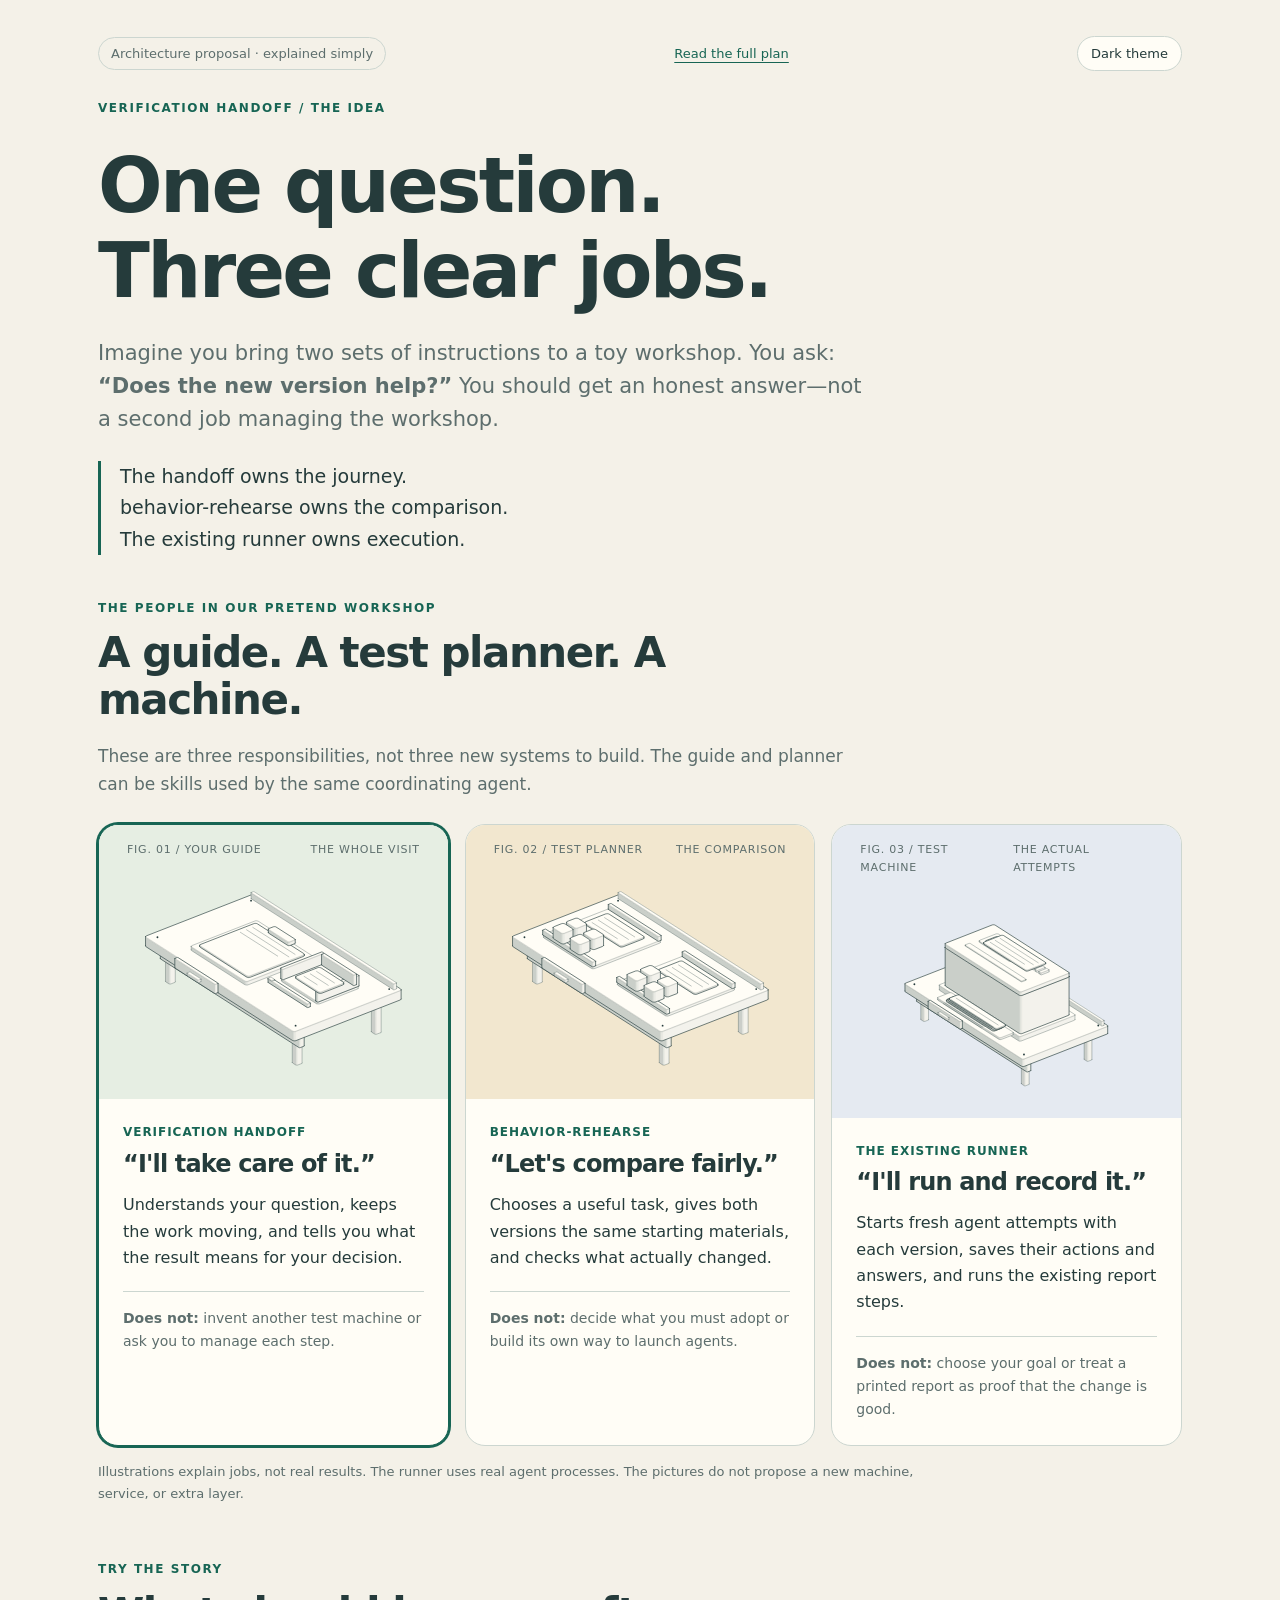
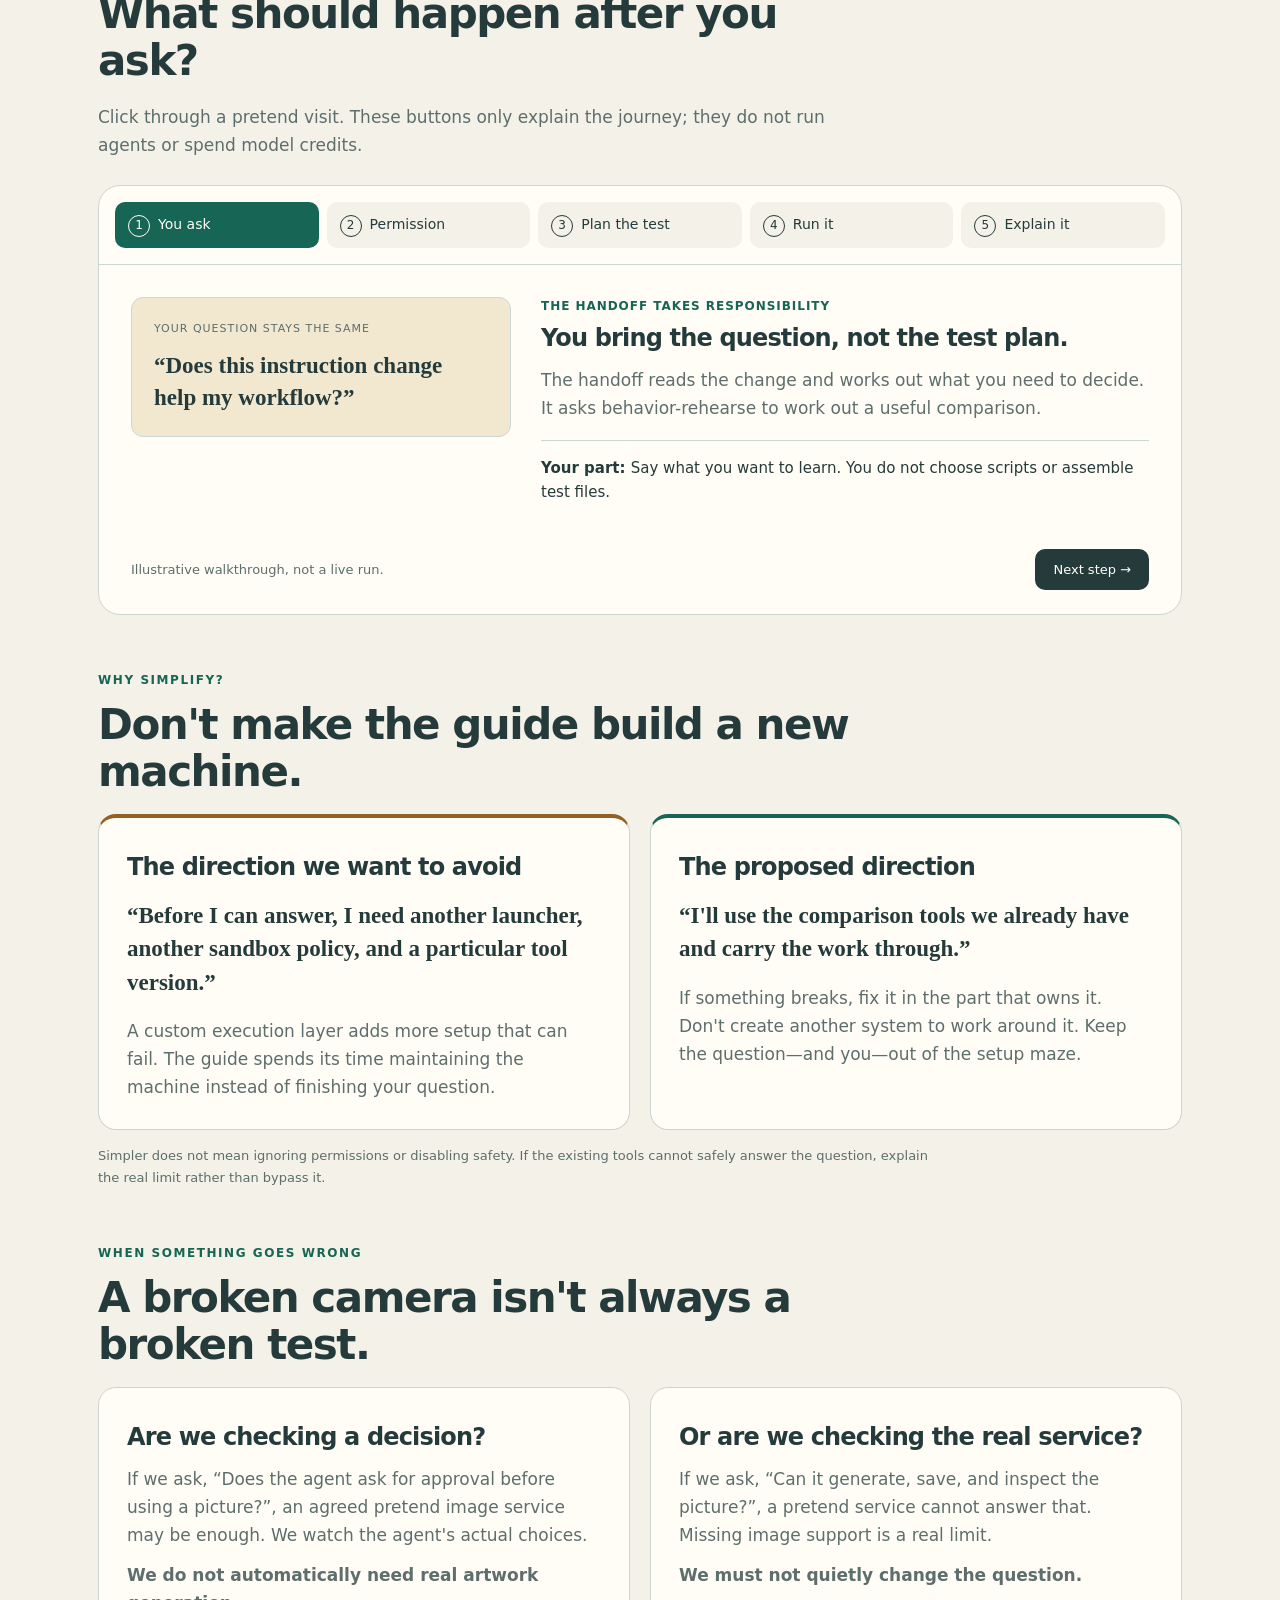
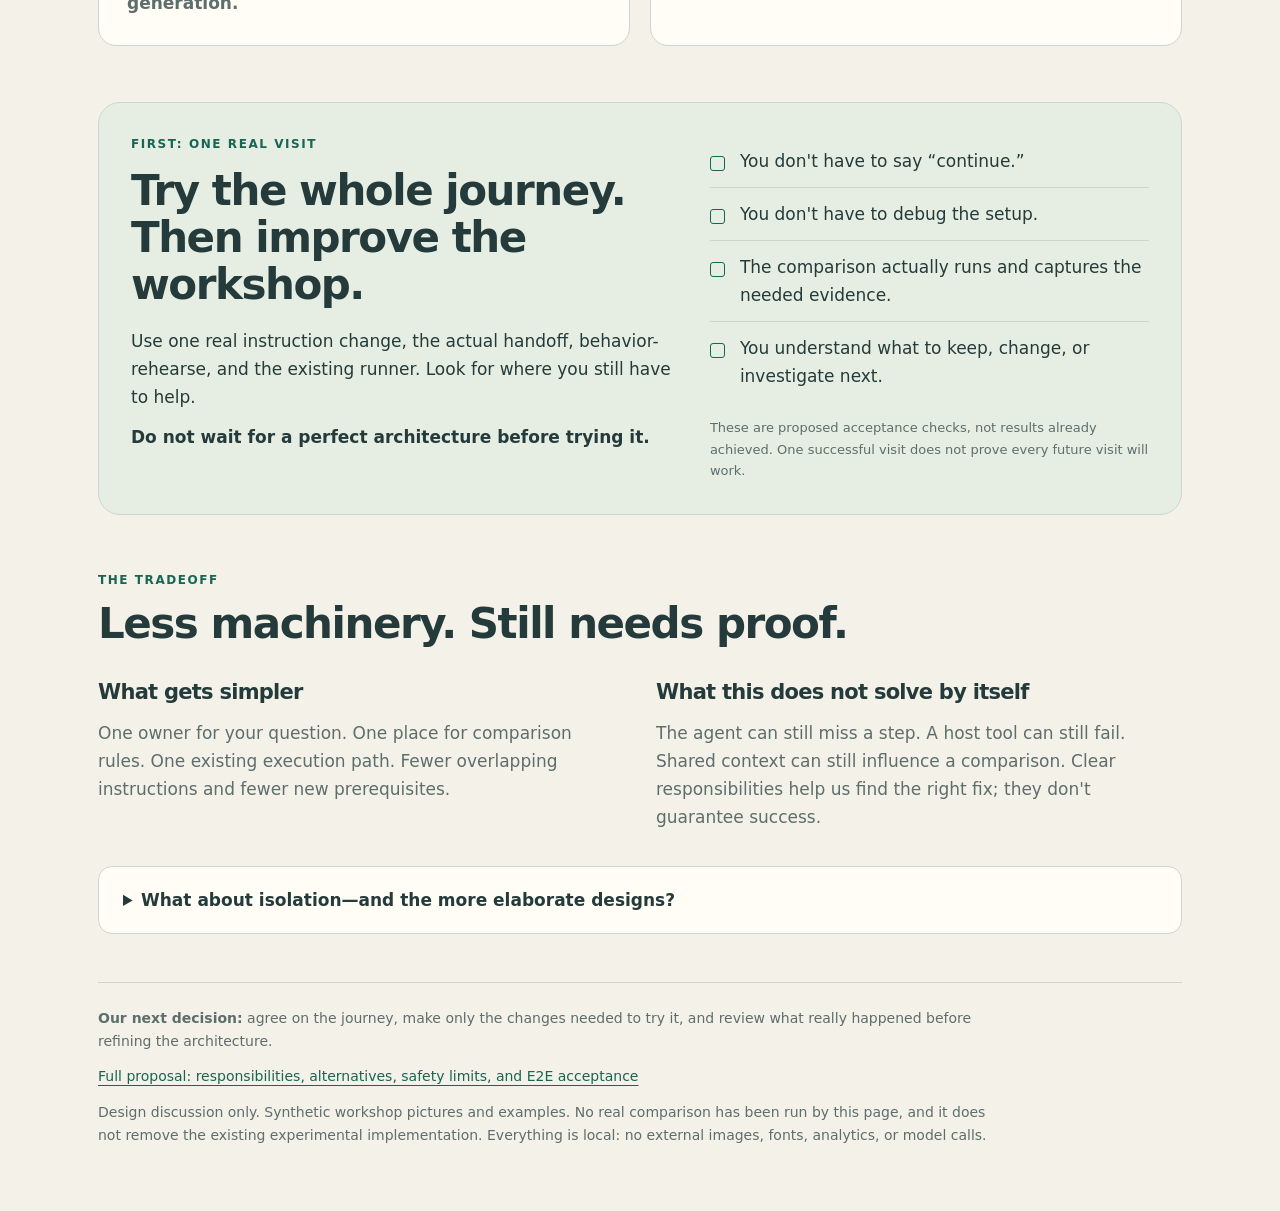
==== commit 2e3b73cf: "docs: add elwp illustrated explanation skill Signed-off-by: Kent Huang <kent@infuseai.io>" ====
--- a/docs/verification-handoff-explained.html
+++ b/docs/verification-handoff-explained.html
@@ -27,7 +27,7 @@
 <div class="eyebrow">Verification handoff / the idea</div>
 <h1>One question.<br>Three clear jobs.</h1>
 <p class="lead">Imagine you bring two sets of instructions to a toy workshop. You ask: <strong>“Does the new version help?”</strong> You should get an honest answer—not a second job managing the workshop.</p>
-<p class="promise">The handoff owns the journey.<br>Behavior Diff owns the comparison.<br>The existing runner owns execution.</p>
+<p class="promise">The handoff owns the journey.<br>behavior-rehearse owns the comparison.<br>The existing runner owns execution.</p>
 </header>
 <section aria-labelledby="roles-title">
 <div class="eyebrow">The people in our pretend workshop</div>
@@ -35,7 +35,7 @@
 <p class="section-intro">These are three responsibilities, not three new systems to build. The guide and planner can be skills used by the same coordinating agent.</p>
 <div class="roles">
 <article class="role" id="role-handoff"><div class="drawing"><div class="fig-head"><span>Fig. 01 / Your guide</span><span>The whole visit</span></div><svg xmlns="http://www.w3.org/2000/svg" class="iso-svg" viewBox="0 0 360 260" role="img" aria-label="A small service desk with a clipboard, a pencil and a tray. The handoff helper keeps track of your question."><g class="iso-solid"><path class="iso-fill" d="M148.9 61.8L149.1 61.5L149.5 61.2L153.6 59.7L154.2 59.5L154.8 59.5L155.5 59.6L156 59.8L159.1 61.8L159.4 62.1L159.5 62.5L159.5 99.6L159.3 99.9L158.8 100.1L154.8 101.7L154.2 101.9L153.5 101.9L152.9 101.8L152.4 101.6L149.2 99.6L148.9 99.3L148.9 98.9Z"/><path class="iso-shade" data-shade="0" d="M159.5 99.6L159.3 99.9L159.3 62.8L159.5 62.5ZM159.3 99.9L158.8 100.1L158.8 63L159.3 62.8ZM158.8 100.1L154.8 101.7L154.8 64.6L158.8 63Z"/><path class="iso-shade" data-shade="1" d="M154.8 101.7L154.2 101.9L154.2 64.8L154.8 64.6ZM154.2 101.9L153.5 101.9L153.5 64.8L154.2 64.8Z"/><path class="iso-shade" data-shade="2" d="M153.5 101.9L152.9 101.8L152.9 64.7L153.5 64.8Z"/><path class="iso-shade" data-shade="3" d="M152.9 101.8L152.4 101.6L152.4 64.5L152.9 64.7ZM152.4 101.6L149.2 99.6L149.2 62.4L152.4 64.5ZM149.2 99.6L148.9 99.3L148.9 62.1L149.2 62.4ZM148.9 99.3L148.9 98.9L148.9 61.8L148.9 62.1Z"/><path class="iso-top" d="M159.1 61.8L159.4 62.1L159.5 62.5L159.3 62.8L158.8 63L154.8 64.6L154.2 64.8L153.5 64.8L152.9 64.7L152.4 64.5L149.2 62.4L148.9 62.1L148.9 61.8L149.1 61.5L149.5 61.2L153.6 59.7L154.2 59.5L154.8 59.5L155.5 59.6L156 59.8Z"/><path class="iso-line iso-crease" data-tone="faint" d="M159.5 62.5L159.3 62.8L158.8 63L154.8 64.6L154.2 64.8L153.5 64.8L152.9 64.7L152.4 64.5L149.2 62.4L148.9 62.1L148.9 61.8"/><path class="iso-line iso-bevel" data-tone="faint" d="M159.5 62.5L158.7 62.6L158.3 62.8L154.4 64.3L154 64.4L153.6 64.4L153.2 64.4L152.9 64.2L149.8 62.2L149.6 62L148.9 61.8"/><path class="iso-line iso-edge" data-tone="lo" d="M148.9 61.8L149.1 61.5L149.5 61.2L153.6 59.7L154.2 59.5L154.8 59.5L155.5 59.6L156 59.8L159.1 61.8L159.4 62.1L159.5 62.5M159.5 99.6L159.3 99.9L158.8 100.1L154.8 101.7L154.2 101.9L153.5 101.9L152.9 101.8L152.4 101.6L149.2 99.6L148.9 99.3L148.9 98.9M159.5 62.5L159.5 99.6M148.9 61.8L148.9 98.9"/></g><g class="iso-solid"><path class="iso-fill" d="M63.3 95.2L63.5 94.9L63.9 94.7L68 93.1L68.6 92.9L69.3 92.9L69.9 93L70.4 93.2L73.6 95.3L73.9 95.6L73.9 95.9L73.9 133L73.7 133.3L73.3 133.6L69.2 135.2L68.6 135.3L68 135.3L67.3 135.2L66.8 135L63.7 133L63.4 132.7L63.3 132.3Z"/><path class="iso-shade" data-shade="0" d="M73.9 133L73.7 133.3L73.7 96.2L73.9 95.9ZM73.7 133.3L73.3 133.6L73.3 96.5L73.7 96.2ZM73.3 133.6L69.2 135.2L69.2 98L73.3 96.5Z"/><path class="iso-shade" data-shade="1" d="M69.2 135.2L68.6 135.3L68.6 98.2L69.2 98ZM68.6 135.3L68 135.3L68 98.2L68.6 98.2Z"/><path class="iso-shade" data-shade="2" d="M68 135.3L67.3 135.2L67.3 98.1L68 98.2Z"/><path class="iso-shade" data-shade="3" d="M67.3 135.2L66.8 135L66.8 97.9L67.3 98.1ZM66.8 135L63.7 133L63.7 95.9L66.8 97.9ZM63.7 133L63.4 132.7L63.4 95.6L63.7 95.9ZM63.4 132.7L63.3 132.3L63.3 95.2L63.4 95.6Z"/><path class="iso-top" d="M73.6 95.3L73.9 95.6L73.9 95.9L73.7 96.2L73.3 96.5L69.2 98L68.6 98.2L68 98.2L67.3 98.1L66.8 97.9L63.7 95.9L63.4 95.6L63.3 95.2L63.5 94.9L63.9 94.7L68 93.1L68.6 92.9L69.3 92.9L69.9 93L70.4 93.2Z"/><path class="iso-line iso-crease" data-tone="faint" d="M73.9 95.9L73.7 96.2L73.3 96.5L69.2 98L68.6 98.2L68 98.2L67.3 98.1L66.8 97.9L63.7 95.9L63.4 95.6L63.3 95.2"/><path class="iso-line iso-bevel" data-tone="faint" d="M73.9 95.9L73.1 96L72.8 96.2L68.8 97.7L68.4 97.8L68 97.9L67.7 97.8L67.3 97.6L64.3 95.7L64 95.5L63.3 95.2"/><path class="iso-line iso-edge" data-tone="lo" d="M63.3 95.2L63.5 94.9L63.9 94.7L68 93.1L68.6 92.9L69.3 92.9L69.9 93L70.4 93.2L73.6 95.3L73.9 95.6L73.9 95.9M73.9 133L73.7 133.3L73.3 133.6L69.2 135.2L68.6 135.3L68 135.3L67.3 135.2L66.8 135L63.7 133L63.4 132.7L63.3 132.3M73.9 95.9L73.9 133M63.3 95.2L63.3 132.3"/></g><g class="iso-solid"><path class="iso-fill" d="M286.1 149.6L286.3 149.3L286.7 149L290.8 147.5L291.4 147.3L292 147.3L292.7 147.4L293.2 147.6L296.3 149.6L296.6 149.9L296.7 150.3L296.7 187.4L296.5 187.7L296.1 188L292 189.5L291.4 189.7L290.7 189.7L290.1 189.6L289.6 189.4L286.4 187.4L286.1 187.1L286.1 186.7Z"/><path class="iso-shade" data-shade="0" d="M296.7 187.4L296.5 187.7L296.5 150.6L296.7 150.3ZM296.5 187.7L296.1 188L296.1 150.8L296.5 150.6ZM296.1 188L292 189.5L292 152.4L296.1 150.8Z"/><path class="iso-shade" data-shade="1" d="M292 189.5L291.4 189.7L291.4 152.6L292 152.4ZM291.4 189.7L290.7 189.7L290.7 152.6L291.4 152.6Z"/><path class="iso-shade" data-shade="2" d="M290.7 189.7L290.1 189.6L290.1 152.5L290.7 152.6Z"/><path class="iso-shade" data-shade="3" d="M290.1 189.6L289.6 189.4L289.6 152.3L290.1 152.5ZM289.6 189.4L286.4 187.4L286.4 150.3L289.6 152.3ZM286.4 187.4L286.1 187.1L286.1 150L286.4 150.3ZM286.1 187.1L286.1 186.7L286.1 149.6L286.1 150Z"/><path class="iso-top" d="M296.3 149.6L296.6 149.9L296.7 150.3L296.5 150.6L296.1 150.8L292 152.4L291.4 152.6L290.7 152.6L290.1 152.5L289.6 152.3L286.4 150.3L286.1 150L286.1 149.6L286.3 149.3L286.7 149L290.8 147.5L291.4 147.3L292 147.3L292.7 147.4L293.2 147.6Z"/><path class="iso-line iso-crease" data-tone="faint" d="M296.7 150.3L296.5 150.6L296.1 150.8L292 152.4L291.4 152.6L290.7 152.6L290.1 152.5L289.6 152.3L286.4 150.3L286.1 150L286.1 149.6"/><path class="iso-line iso-bevel" data-tone="faint" d="M296.7 150.3L295.9 150.4L295.6 150.6L291.6 152.1L291.2 152.2L290.8 152.2L290.5 152.2L290.1 152L287 150.1L286.8 149.9L286.1 149.6"/><path class="iso-line iso-edge" data-tone="lo" d="M286.1 149.6L286.3 149.3L286.7 149L290.8 147.5L291.4 147.3L292 147.3L292.7 147.4L293.2 147.6L296.3 149.6L296.6 149.9L296.7 150.3M296.7 187.4L296.5 187.7L296.1 188L292 189.5L291.4 189.7L290.7 189.7L290.1 189.6L289.6 189.4L286.4 187.4L286.1 187.1L286.1 186.7M296.7 150.3L296.7 187.4M286.1 149.6L286.1 186.7"/></g><g class="iso-solid"><path class="iso-fill" d="M200.5 183L200.7 182.7L201.2 182.5L205.2 180.9L205.8 180.7L206.5 180.7L207.1 180.8L207.6 181L210.8 183.1L211.1 183.4L211.1 183.7L211.1 220.8L210.9 221.1L210.5 221.4L206.4 223L205.8 223.1L205.2 223.1L204.5 223L204 222.8L200.9 220.8L200.6 220.5L200.5 220.2Z"/><path class="iso-shade" data-shade="0" d="M211.1 220.8L210.9 221.1L210.9 184L211.1 183.7ZM210.9 221.1L210.5 221.4L210.5 184.3L210.9 184ZM210.5 221.4L206.4 223L206.4 185.9L210.5 184.3Z"/><path class="iso-shade" data-shade="1" d="M206.4 223L205.8 223.1L205.8 186L206.4 185.9ZM205.8 223.1L205.2 223.1L205.2 186L205.8 186Z"/><path class="iso-shade" data-shade="2" d="M205.2 223.1L204.5 223L204.5 185.9L205.2 186Z"/><path class="iso-shade" data-shade="3" d="M204.5 223L204 222.8L204 185.7L204.5 185.9ZM204 222.8L200.9 220.8L200.9 183.7L204 185.7ZM200.9 220.8L200.6 220.5L200.6 183.4L200.9 183.7ZM200.6 220.5L200.5 220.2L200.5 183L200.6 183.4Z"/><path class="iso-top" d="M210.8 183.1L211.1 183.4L211.1 183.7L210.9 184L210.5 184.3L206.4 185.9L205.8 186L205.2 186L204.5 185.9L204 185.7L200.9 183.7L200.6 183.4L200.5 183L200.7 182.7L201.2 182.5L205.2 180.9L205.8 180.7L206.5 180.7L207.1 180.8L207.6 181Z"/><path class="iso-line iso-crease" data-tone="faint" d="M211.1 183.7L210.9 184L210.5 184.3L206.4 185.9L205.8 186L205.2 186L204.5 185.9L204 185.7L200.9 183.7L200.6 183.4L200.5 183"/><path class="iso-line iso-bevel" data-tone="faint" d="M211.1 183.7L210.3 183.8L210 184L206.1 185.5L205.7 185.7L205.3 185.7L204.9 185.6L204.5 185.5L201.5 183.5L201.3 183.3L200.5 183"/><path class="iso-line iso-edge" data-tone="lo" d="M200.5 183L200.7 182.7L201.2 182.5L205.2 180.9L205.8 180.7L206.5 180.7L207.1 180.8L207.6 181L210.8 183.1L211.1 183.4L211.1 183.7M211.1 220.8L210.9 221.1L210.5 221.4L206.4 223L205.8 223.1L205.2 223.1L204.5 223L204 222.8L200.9 220.8L200.6 220.5L200.5 220.2M211.1 183.7L211.1 220.8M200.5 183L200.5 220.2"/></g><g class="iso-solid"><path class="iso-fill" d="M57.7 92.9L57.8 92.6L58.2 92.4L61.6 91.1L62.1 90.9L62.6 90.9L63.2 91L63.6 91.2L213.1 186.9L213.4 187.1L213.4 187.4L213.4 202.2L213.2 202.5L212.9 202.7L209.5 204L209 204.2L208.4 204.2L207.9 204.1L207.5 203.9L58 108.2L57.7 108L57.7 107.7Z"/><path class="iso-shade" data-shade="0" d="M213.4 202.2L213.2 202.5L213.2 187.7L213.4 187.4ZM213.2 202.5L212.9 202.7L212.9 187.9L213.2 187.7ZM212.9 202.7L209.5 204L209.5 189.2L212.9 187.9Z"/><path class="iso-shade" data-shade="1" d="M209.5 204L209 204.2L209 189.3L209.5 189.2ZM209 204.2L208.4 204.2L208.4 189.3L209 189.3Z"/><path class="iso-shade" data-shade="2" d="M208.4 204.2L207.9 204.1L207.9 189.3L208.4 189.3Z"/><path class="iso-shade" data-shade="3" d="M207.9 204.1L207.5 203.9L207.5 189.1L207.9 189.3ZM207.5 203.9L58 108.2L58 93.4L207.5 189.1ZM58 108.2L57.7 108L57.7 93.1L58 93.4ZM57.7 108L57.7 107.7L57.7 92.9L57.7 93.1Z"/><path class="iso-top" d="M213.1 186.9L213.4 187.1L213.4 187.4L213.2 187.7L212.9 187.9L209.5 189.2L209 189.3L208.4 189.3L207.9 189.3L207.5 189.1L58 93.4L57.7 93.1L57.7 92.9L57.8 92.6L58.2 92.4L61.6 91.1L62.1 90.9L62.6 90.9L63.2 91L63.6 91.2Z"/><path class="iso-line iso-crease" data-tone="faint" d="M213.4 187.4L213.2 187.7L212.9 187.9L209.5 189.2L209 189.3L208.4 189.3L207.9 189.3L207.5 189.1L58 93.4L57.7 93.1L57.7 92.9"/><path class="iso-line iso-bevel" data-tone="faint" d="M213.4 187.4L212.6 187.5L212.4 187.6L209.1 188.9L208.8 189L208.5 189L208.3 188.9L208 188.8L58.6 93.2L58.4 93L57.7 92.9"/><path class="iso-line iso-edge" data-tone="mid" d="M57.7 92.9L57.8 92.6L58.2 92.4L61.6 91.1L62.1 90.9L62.6 90.9L63.2 91L63.6 91.2L213.1 186.9L213.4 187.1L213.4 187.4M213.4 202.2L213.2 202.5L212.9 202.7L209.5 204L209 204.2L208.4 204.2L207.9 204.1L207.5 203.9L58 108.2L57.7 108L57.7 107.7M213.4 187.4L213.4 202.2M57.7 92.9L57.7 107.7"/></g><g class="iso-solid"><path class="iso-fill" d="M41.7 84L42.1 83.5L42.8 83.1L155.4 39.1L156.4 38.8L157.5 38.8L158.5 39L159.4 39.3L317.7 140.6L318.2 141.1L318.3 141.7L318.3 151.6L317.9 152.1L317.2 152.6L204.6 196.5L203.6 196.8L202.5 196.8L201.5 196.6L200.6 196.3L42.3 95L41.8 94.5L41.7 93.9Z"/><path class="iso-shade" data-shade="0" d="M318.3 151.6L317.9 152.1L317.9 142.2L318.3 141.7ZM317.9 152.1L317.2 152.6L317.2 142.7L317.9 142.2ZM317.2 152.6L204.6 196.5L204.6 186.6L317.2 142.7Z"/><path class="iso-shade" data-shade="1" d="M204.6 196.5L203.6 196.8L203.6 186.9L204.6 186.6ZM203.6 196.8L202.5 196.8L202.5 186.9L203.6 186.9Z"/><path class="iso-shade" data-shade="2" d="M202.5 196.8L201.5 196.6L201.5 186.7L202.5 186.9Z"/><path class="iso-shade" data-shade="3" d="M201.5 196.6L200.6 196.3L200.6 186.4L201.5 186.7ZM200.6 196.3L42.3 95L42.3 85.1L200.6 186.4ZM42.3 95L41.8 94.5L41.8 84.6L42.3 85.1ZM41.8 94.5L41.7 93.9L41.7 84L41.8 84.6Z"/><path class="iso-top" d="M317.7 140.6L318.2 141.1L318.3 141.7L317.9 142.2L317.2 142.7L204.6 186.6L203.6 186.9L202.5 186.9L201.5 186.7L200.6 186.4L42.3 85.1L41.8 84.6L41.7 84L42.1 83.5L42.8 83.1L155.4 39.1L156.4 38.8L157.5 38.8L158.5 39L159.4 39.3Z"/><path class="iso-line iso-crease" data-tone="faint" d="M318.3 141.7L317.9 142.2L317.2 142.7L204.6 186.6L203.6 186.9L202.5 186.9L201.5 186.7L200.6 186.4L42.3 85.1L41.8 84.6L41.7 84"/><path class="iso-line iso-bevel" data-tone="faint" d="M318.3 141.7L317.3 142.1L316.7 142.4L204.2 186.3L203.4 186.5L202.6 186.6L201.8 186.4L201.1 186.1L42.9 84.9L42.5 84.5L41.7 84"/><path class="iso-line iso-edge" data-tone="mid" d="M41.7 84L42.1 83.5L42.8 83.1L155.4 39.1L156.4 38.8L157.5 38.8L158.5 39L159.4 39.3L317.7 140.6L318.2 141.1L318.3 141.7M318.3 151.6L317.9 152.1L317.2 152.6L204.6 196.5L203.6 196.8L202.5 196.8L201.5 196.6L200.6 196.3L42.3 95L41.8 94.5L41.7 93.9M318.3 141.7L318.3 151.6M41.7 84L41.7 93.9"/></g><g class="iso-solid"><path class="iso-fill" d="M155.9 36.5L156 36.3L156.2 36.2L158.2 35.4L158.5 35.3L158.8 35.3L159.2 35.4L159.4 35.5L313.2 133.9L313.3 134L313.3 134.2L313.3 140.4L313.2 140.5L313 140.7L311 141.5L310.7 141.5L310.4 141.5L310 141.5L309.8 141.4L156 43L155.9 42.8L155.9 42.7Z"/><path class="iso-shade" data-shade="0" d="M313.3 140.4L313.2 140.5L313.2 134.4L313.3 134.2ZM313.2 140.5L313 140.7L313 134.5L313.2 134.4ZM313 140.7L311 141.5L311 135.3L313 134.5Z"/><path class="iso-shade" data-shade="1" d="M311 141.5L310.7 141.5L310.7 135.3L311 135.3ZM310.7 141.5L310.4 141.5L310.4 135.4L310.7 135.3Z"/><path class="iso-shade" data-shade="2" d="M310.4 141.5L310 141.5L310 135.3L310.4 135.4Z"/><path class="iso-shade" data-shade="3" d="M310 141.5L309.8 141.4L309.8 135.2L310 135.3ZM309.8 141.4L156 43L156 36.8L309.8 135.2ZM156 43L155.9 42.8L155.9 36.7L156 36.8ZM155.9 42.8L155.9 42.7L155.9 36.5L155.9 36.7Z"/><path class="iso-top" d="M313.2 133.9L313.3 134L313.3 134.2L313.2 134.4L313 134.5L311 135.3L310.7 135.3L310.4 135.4L310 135.3L309.8 135.2L156 36.8L155.9 36.7L155.9 36.5L156 36.3L156.2 36.2L158.2 35.4L158.5 35.3L158.8 35.3L159.2 35.4L159.4 35.5Z"/><path class="iso-line iso-crease" data-tone="faint" d="M313.3 134.2L313.2 134.4L313 134.5L311 135.3L310.7 135.3L310.4 135.4L310 135.3L309.8 135.2L156 36.8L155.9 36.7L155.9 36.5"/><path class="iso-line iso-bevel" data-tone="faint" d="M313.3 134.2L312.6 134.2L312.5 134.2L310.6 135L310.5 135L310.4 135L310.4 135L310.3 134.9L156.6 36.6L156.6 36.6L155.9 36.5"/><path class="iso-line iso-edge" data-tone="lo" d="M155.9 36.5L156 36.3L156.2 36.2L158.2 35.4L158.5 35.3L158.8 35.3L159.2 35.4L159.4 35.5L313.2 133.9L313.3 134L313.3 134.2M313.3 140.4L313.2 140.5L313 140.7L311 141.5L310.7 141.5L310.4 141.5L310 141.5L309.8 141.4L156 43L155.9 42.8L155.9 42.7M313.3 134.2L313.3 140.4M155.9 36.5L155.9 42.7"/></g><g class="iso-solid"><path class="iso-fill" d="M73.4 107.8L73.5 107.6L73.7 107.5L75.7 106.7L76 106.6L76.4 106.6L76.7 106.7L77 106.8L119.9 134.2L120 134.4L120.1 134.6L120.1 144.5L119.9 144.6L119.7 144.7L117.7 145.5L117.4 145.6L117.1 145.6L116.8 145.6L116.5 145.5L73.6 118L73.4 117.8L73.4 117.7Z"/><path class="iso-shade" data-shade="0" d="M120.1 144.5L119.9 144.6L119.9 134.7L120.1 134.6ZM119.9 144.6L119.7 144.7L119.7 134.8L119.9 134.7ZM119.7 144.7L117.7 145.5L117.7 135.6L119.7 134.8Z"/><path class="iso-shade" data-shade="1" d="M117.7 145.5L117.4 145.6L117.4 135.7L117.7 135.6ZM117.4 145.6L117.1 145.6L117.1 135.7L117.4 135.7Z"/><path class="iso-shade" data-shade="2" d="M117.1 145.6L116.8 145.6L116.8 135.7L117.1 135.7Z"/><path class="iso-shade" data-shade="3" d="M116.8 145.6L116.5 145.5L116.5 135.6L116.8 135.7ZM116.5 145.5L73.6 118L73.6 108.1L116.5 135.6ZM73.6 118L73.4 117.8L73.4 107.9L73.6 108.1ZM73.4 117.8L73.4 117.7L73.4 107.8L73.4 107.9Z"/><path class="iso-top" d="M119.9 134.2L120 134.4L120.1 134.6L119.9 134.7L119.7 134.8L117.7 135.6L117.4 135.7L117.1 135.7L116.8 135.7L116.5 135.6L73.6 108.1L73.4 107.9L73.4 107.8L73.5 107.6L73.7 107.5L75.7 106.7L76 106.6L76.4 106.6L76.7 106.7L77 106.8Z"/><path class="iso-line iso-crease" data-tone="faint" d="M120.1 134.6L119.9 134.7L119.7 134.8L117.7 135.6L117.4 135.7L117.1 135.7L116.8 135.7L116.5 135.6L73.6 108.1L73.4 107.9L73.4 107.8"/><path class="iso-line iso-bevel" data-tone="faint" d="M120.1 134.6L119.3 134.5L119.2 134.6L117.3 135.3L117.2 135.4L117.2 135.4L117.1 135.4L117 135.3L74.2 107.9L74.1 107.8L73.4 107.8"/><path class="iso-line iso-edge" data-tone="hi" d="M73.4 107.8L73.5 107.6L73.7 107.5L75.7 106.7L76 106.6L76.4 106.6L76.7 106.7L77 106.8L119.9 134.2L120 134.4L120.1 134.6M120.1 144.5L119.9 144.6L119.7 144.7L117.7 145.5L117.4 145.6L117.1 145.6L116.8 145.6L116.5 145.5L73.6 118L73.4 117.8L73.4 117.7M120.1 134.6L120.1 144.5M73.4 107.8L73.4 117.7"/></g><g class="iso-solid"><path class="iso-fill" d="M86.7 123.5L86.8 123.3L87.1 123.2L89.1 122.4L89.4 122.4L89.7 122.3L90 122.4L90.3 122.5L101.5 129.7L101.7 129.9L101.7 130L101.7 132.5L101.6 132.7L101.4 132.8L99.4 133.6L99.1 133.6L98.7 133.7L98.4 133.6L98.2 133.5L86.9 126.3L86.8 126.1L86.7 126Z"/><path class="iso-shade" data-shade="0" d="M101.7 132.5L101.6 132.7L101.6 130.2L101.7 130ZM101.6 132.7L101.4 132.8L101.4 130.3L101.6 130.2ZM101.4 132.8L99.4 133.6L99.4 131.1L101.4 130.3Z"/><path class="iso-shade" data-shade="1" d="M99.4 133.6L99.1 133.6L99.1 131.2L99.4 131.1ZM99.1 133.6L98.7 133.7L98.7 131.2L99.1 131.2Z"/><path class="iso-shade" data-shade="2" d="M98.7 133.7L98.4 133.6L98.4 131.1L98.7 131.2Z"/><path class="iso-shade" data-shade="3" d="M98.4 133.6L98.2 133.5L98.2 131L98.4 131.1ZM98.2 133.5L86.9 126.3L86.9 123.8L98.2 131ZM86.9 126.3L86.8 126.1L86.8 123.7L86.9 123.8ZM86.8 126.1L86.7 126L86.7 123.5L86.8 123.7Z"/><path class="iso-top" d="M101.5 129.7L101.7 129.9L101.7 130L101.6 130.2L101.4 130.3L99.4 131.1L99.1 131.2L98.7 131.2L98.4 131.1L98.2 131L86.9 123.8L86.8 123.7L86.7 123.5L86.8 123.3L87.1 123.2L89.1 122.4L89.4 122.4L89.7 122.3L90 122.4L90.3 122.5Z"/><path class="iso-line iso-crease" data-tone="faint" d="M101.7 130L101.6 130.2L101.4 130.3L99.4 131.1L99.1 131.2L98.7 131.2L98.4 131.1L98.2 131L86.9 123.8L86.8 123.7L86.7 123.5"/><path class="iso-line iso-bevel" data-tone="faint" d="M101.7 130L101 130L100.9 130L99 130.8L98.9 130.8L98.8 130.8L98.8 130.8L98.7 130.8L87.5 123.6L87.4 123.6L86.7 123.5"/><path class="iso-line iso-edge" data-tone="lo" d="M86.7 123.5L86.8 123.3L87.1 123.2L89.1 122.4L89.4 122.4L89.7 122.3L90 122.4L90.3 122.5L101.5 129.7L101.7 129.9L101.7 130M101.7 132.5L101.6 132.7L101.4 132.8L99.4 133.6L99.1 133.6L98.7 133.7L98.4 133.6L98.2 133.5L86.9 126.3L86.8 126.1L86.7 126M101.7 130L101.7 132.5M86.7 123.5L86.7 126"/></g><g class="iso-dots" data-tone="lo"><circle cx="155.9" cy="45.1" r="1"/><circle cx="305.4" cy="140.8" r="1"/><circle cx="54.6" cy="84.7" r="1"/><circle cx="204.1" cy="180.4" r="1"/></g><g class="iso-solid"><path class="iso-fill" d="M91.1 94.5L91.5 94L92.2 93.6L159.8 67.2L160.8 66.9L161.9 66.9L162.9 67.1L163.8 67.4L221 104L221.5 104.5L221.5 105.1L221.5 108.8L221.2 109.3L220.5 109.7L152.9 136.1L151.9 136.4L150.8 136.4L149.7 136.2L148.9 135.9L91.7 99.3L91.2 98.8L91.1 98.2Z"/><path class="iso-shade" data-shade="0" d="M221.5 108.8L221.2 109.3L221.2 105.6L221.5 105.1ZM221.2 109.3L220.5 109.7L220.5 106L221.2 105.6ZM220.5 109.7L152.9 136.1L152.9 132.4L220.5 106Z"/><path class="iso-shade" data-shade="1" d="M152.9 136.1L151.9 136.4L151.9 132.7L152.9 132.4ZM151.9 136.4L150.8 136.4L150.8 132.7L151.9 132.7Z"/><path class="iso-shade" data-shade="2" d="M150.8 136.4L149.7 136.2L149.7 132.5L150.8 132.7Z"/><path class="iso-shade" data-shade="3" d="M149.7 136.2L148.9 135.9L148.9 132.2L149.7 132.5ZM148.9 135.9L91.7 99.3L91.7 95.6L148.9 132.2ZM91.7 99.3L91.2 98.8L91.2 95.1L91.7 95.6ZM91.2 98.8L91.1 98.2L91.1 94.5L91.2 95.1Z"/><path class="iso-top" d="M221 104L221.5 104.5L221.5 105.1L221.2 105.6L220.5 106L152.9 132.4L151.9 132.7L150.8 132.7L149.7 132.5L148.9 132.2L91.7 95.6L91.2 95.1L91.1 94.5L91.5 94L92.2 93.6L159.8 67.2L160.8 66.9L161.9 66.9L162.9 67.1L163.8 67.4Z"/><path class="iso-line iso-crease" data-tone="faint" d="M221.5 105.1L221.2 105.6L220.5 106L152.9 132.4L151.9 132.7L150.8 132.7L149.7 132.5L148.9 132.2L91.7 95.6L91.2 95.1L91.1 94.5"/><path class="iso-line iso-bevel" data-tone="faint" d="M221.5 105.1L220.6 105.4L220 105.8L152.5 132.1L151.7 132.3L150.9 132.4L150.1 132.2L149.4 131.9L92.3 95.4L91.9 95L91.1 94.5"/><path class="iso-line iso-edge" data-tone="lo" d="M91.1 94.5L91.5 94L92.2 93.6L159.8 67.2L160.8 66.9L161.9 66.9L162.9 67.1L163.8 67.4L221 104L221.5 104.5L221.5 105.1M221.5 108.8L221.2 109.3L220.5 109.7L152.9 136.1L151.9 136.4L150.8 136.4L149.7 136.2L148.9 135.9L91.7 99.3L91.2 98.8L91.1 98.2M221.5 105.1L221.5 108.8M91.1 94.5L91.1 98.2"/></g><g class="iso-solid"><path class="iso-fill" d="M100.3 93.3L100.6 92.8L101.4 92.4L158.8 70L159.8 69.7L160.9 69.7L161.9 69.8L162.8 70.2L212.9 102.3L213.4 102.8L213.5 103.3L213.5 104.6L213.2 105.1L212.4 105.5L155 128L154 128.2L152.9 128.3L151.9 128.1L151 127.7L100.9 95.6L100.4 95.1L100.3 94.6Z"/><path class="iso-shade" data-shade="0" d="M213.5 104.6L213.2 105.1L213.2 103.9L213.5 103.3ZM213.2 105.1L212.4 105.5L212.4 104.3L213.2 103.9ZM212.4 105.5L155 128L155 126.7L212.4 104.3Z"/><path class="iso-shade" data-shade="1" d="M155 128L154 128.2L154 127L155 126.7ZM154 128.2L152.9 128.3L152.9 127L154 127Z"/><path class="iso-shade" data-shade="2" d="M152.9 128.3L151.9 128.1L151.9 126.8L152.9 127Z"/><path class="iso-shade" data-shade="3" d="M151.9 128.1L151 127.7L151 126.5L151.9 126.8ZM151 127.7L100.9 95.6L100.9 94.4L151 126.5ZM100.9 95.6L100.4 95.1L100.4 93.9L100.9 94.4ZM100.4 95.1L100.3 94.6L100.3 93.3L100.4 93.9Z"/><path class="iso-top" d="M212.9 102.3L213.4 102.8L213.5 103.3L213.2 103.9L212.4 104.3L155 126.7L154 127L152.9 127L151.9 126.8L151 126.5L100.9 94.4L100.4 93.9L100.3 93.3L100.6 92.8L101.4 92.4L158.8 70L159.8 69.7L160.9 69.7L161.9 69.8L162.8 70.2Z"/><path class="iso-line iso-crease" data-tone="faint" d="M213.5 103.3L213.2 103.9L212.4 104.3L155 126.7L154 127L152.9 127L151.9 126.8L151 126.5L100.9 94.4L100.4 93.9L100.3 93.3"/><path class="iso-line iso-bevel" data-tone="faint" d="M213.5 103.3L212.5 103.7L211.9 104L154.6 126.4L153.8 126.6L153 126.7L152.2 126.5L151.5 126.2L101.5 94.2L101.1 93.8L100.3 93.3"/><path class="iso-line" data-tone="lo" data-free="" d="M157.8 74L203.5 103.2"/><path class="iso-line" data-tone="lo" data-free="" d="M151 76.6L196.8 105.9"/><path class="iso-line" data-tone="lo" data-free="" d="M144.3 79.3L184.7 105.1"/><path class="iso-line iso-edge" data-tone="hi" d="M100.3 93.3L100.6 92.8L101.4 92.4L158.8 70L159.8 69.7L160.9 69.7L161.9 69.8L162.8 70.2L212.9 102.3L213.4 102.8L213.5 103.3M213.5 104.6L213.2 105.1L212.4 105.5L155 128L154 128.2L152.9 128.3L151.9 128.1L151 127.7L100.9 95.6L100.4 95.1L100.3 94.6M213.5 103.3L213.5 104.6M100.3 93.3L100.3 94.6"/></g><g class="iso-solid"><path class="iso-fill" d="M174.6 75.9L174.8 75.5L175.3 75.2L180 73.4L180.7 73.2L181.5 73.2L182.3 73.3L182.8 73.5L203.3 86.6L203.6 86.9L203.7 87.3L203.7 91L203.4 91.4L202.9 91.7L198.2 93.6L197.5 93.7L196.7 93.8L196 93.6L195.4 93.4L175 80.3L174.6 80L174.6 79.6Z"/><path class="iso-shade" data-shade="0" d="M203.7 91L203.4 91.4L203.4 87.7L203.7 87.3ZM203.4 91.4L202.9 91.7L202.9 88L203.4 87.7ZM202.9 91.7L198.2 93.6L198.2 89.8L202.9 88Z"/><path class="iso-shade" data-shade="1" d="M198.2 93.6L197.5 93.7L197.5 90L198.2 89.8ZM197.5 93.7L196.7 93.8L196.7 90L197.5 90Z"/><path class="iso-shade" data-shade="2" d="M196.7 93.8L196 93.6L196 89.9L196.7 90Z"/><path class="iso-shade" data-shade="3" d="M196 93.6L195.4 93.4L195.4 89.7L196 89.9ZM195.4 93.4L175 80.3L175 76.6L195.4 89.7ZM175 80.3L174.6 80L174.6 76.3L175 76.6ZM174.6 80L174.6 79.6L174.6 75.9L174.6 76.3Z"/><path class="iso-top" d="M203.3 86.6L203.6 86.9L203.7 87.3L203.4 87.7L202.9 88L198.2 89.8L197.5 90L196.7 90L196 89.9L195.4 89.7L175 76.6L174.6 76.3L174.6 75.9L174.8 75.5L175.3 75.2L180 73.4L180.7 73.2L181.5 73.2L182.3 73.3L182.8 73.5Z"/><path class="iso-line iso-crease" data-tone="faint" d="M203.7 87.3L203.4 87.7L202.9 88L198.2 89.8L197.5 90L196.7 90L196 89.9L195.4 89.7L175 76.6L174.6 76.3L174.6 75.9"/><path class="iso-line iso-bevel" data-tone="faint" d="M203.7 87.3L202.8 87.5L202.4 87.7L197.8 89.5L197.3 89.7L196.8 89.7L196.3 89.6L195.9 89.4L175.6 76.4L175.3 76.2L174.6 75.9"/><path class="iso-line iso-edge" data-tone="mid" d="M174.6 75.9L174.8 75.5L175.3 75.2L180 73.4L180.7 73.2L181.5 73.2L182.3 73.3L182.8 73.5L203.3 86.6L203.6 86.9L203.7 87.3M203.7 91L203.4 91.4L202.9 91.7L198.2 93.6L197.5 93.7L196.7 93.8L196 93.6L195.4 93.4L175 80.3L174.6 80L174.6 79.6M203.7 87.3L203.7 91M174.6 75.9L174.6 79.6"/></g><g class="iso-solid"><path class="iso-fill" d="M188.8 129.2L189.1 128.7L189.9 128.3L230.4 112.5L231.4 112.2L232.5 112.2L233.5 112.3L234.4 112.7L271.3 136.3L271.8 136.8L271.9 137.4L271.9 139.9L271.6 140.4L270.8 140.8L230.3 156.7L229.3 156.9L228.2 156.9L227.1 156.8L226.3 156.4L189.4 132.8L188.9 132.3L188.8 131.7Z"/><path class="iso-shade" data-shade="0" d="M271.9 139.9L271.6 140.4L271.6 137.9L271.9 137.4ZM271.6 140.4L270.8 140.8L270.8 138.3L271.6 137.9ZM270.8 140.8L230.3 156.7L230.3 154.2L270.8 138.3Z"/><path class="iso-shade" data-shade="1" d="M230.3 156.7L229.3 156.9L229.3 154.4L230.3 154.2ZM229.3 156.9L228.2 156.9L228.2 154.5L229.3 154.4Z"/><path class="iso-shade" data-shade="2" d="M228.2 156.9L227.1 156.8L227.1 154.3L228.2 154.5Z"/><path class="iso-shade" data-shade="3" d="M227.1 156.8L226.3 156.4L226.3 153.9L227.1 154.3ZM226.3 156.4L189.4 132.8L189.4 130.3L226.3 153.9ZM189.4 132.8L188.9 132.3L188.9 129.8L189.4 130.3ZM188.9 132.3L188.8 131.7L188.8 129.2L188.9 129.8Z"/><path class="iso-top" d="M271.3 136.3L271.8 136.8L271.9 137.4L271.6 137.9L270.8 138.3L230.3 154.2L229.3 154.4L228.2 154.5L227.1 154.3L226.3 153.9L189.4 130.3L188.9 129.8L188.8 129.2L189.1 128.7L189.9 128.3L230.4 112.5L231.4 112.2L232.5 112.2L233.5 112.3L234.4 112.7Z"/><path class="iso-line iso-crease" data-tone="faint" d="M271.9 137.4L271.6 137.9L270.8 138.3L230.3 154.2L229.3 154.4L228.2 154.5L227.1 154.3L226.3 153.9L189.4 130.3L188.9 129.8L188.8 129.2"/><path class="iso-line iso-bevel" data-tone="faint" d="M271.9 137.4L270.9 137.8L270.3 138.1L229.9 153.9L229.1 154.1L228.3 154.1L227.5 154L226.8 153.7L190 130.1L189.5 129.7L188.8 129.2"/><path class="iso-line iso-edge" data-tone="lo" d="M188.8 129.2L189.1 128.7L189.9 128.3L230.4 112.5L231.4 112.2L232.5 112.2L233.5 112.3L234.4 112.7L271.3 136.3L271.8 136.8L271.9 137.4M271.9 139.9L271.6 140.4L270.8 140.8L230.3 156.7L229.3 156.9L228.2 156.9L227.1 156.8L226.3 156.4L189.4 132.8L188.9 132.3L188.8 131.7M271.9 137.4L271.9 139.9M188.8 129.2L188.8 131.7"/></g><g class="iso-solid"><path class="iso-fill" d="M188 118.1L188.1 117.9L188.3 117.8L232 100.7L232.3 100.6L232.6 100.6L232.9 100.7L233.2 100.8L234.7 101.8L234.9 101.9L234.9 102.1L234.9 113.2L234.8 113.4L234.6 113.5L190.9 130.6L190.6 130.7L190.3 130.7L190 130.6L189.7 130.5L188.1 129.5L188 129.4L188 129.2Z"/><path class="iso-shade" data-shade="0" d="M234.9 113.2L234.8 113.4L234.8 102.3L234.9 102.1ZM234.8 113.4L234.6 113.5L234.6 102.4L234.8 102.3ZM234.6 113.5L190.9 130.6L190.9 119.5L234.6 102.4Z"/><path class="iso-shade" data-shade="1" d="M190.9 130.6L190.6 130.7L190.6 119.5L190.9 119.5ZM190.6 130.7L190.3 130.7L190.3 119.5L190.6 119.5Z"/><path class="iso-shade" data-shade="2" d="M190.3 130.7L190 130.6L190 119.5L190.3 119.5Z"/><path class="iso-shade" data-shade="3" d="M190 130.6L189.7 130.5L189.7 119.4L190 119.5ZM189.7 130.5L188.1 129.5L188.1 118.4L189.7 119.4ZM188.1 129.5L188 129.4L188 118.2L188.1 118.4ZM188 129.4L188 129.2L188 118.1L188 118.2Z"/><path class="iso-top" d="M234.7 101.8L234.9 101.9L234.9 102.1L234.8 102.3L234.6 102.4L190.9 119.5L190.6 119.5L190.3 119.5L190 119.5L189.7 119.4L188.1 118.4L188 118.2L188 118.1L188.1 117.9L188.3 117.8L232 100.7L232.3 100.6L232.6 100.6L232.9 100.7L233.2 100.8Z"/><path class="iso-line iso-crease" data-tone="faint" d="M234.9 102.1L234.8 102.3L234.6 102.4L190.9 119.5L190.6 119.5L190.3 119.5L190 119.5L189.7 119.4L188.1 118.4L188 118.2L188 118.1"/><path class="iso-line iso-bevel" data-tone="faint" d="M234.9 102.1L234.2 102.1L234.1 102.1L190.5 119.2L190.4 119.2L190.4 119.2L190.3 119.2L190.2 119.1L188.7 118.2L188.7 118.1L188 118.1"/><path class="iso-line iso-edge" data-tone="mid" d="M188 118.1L188.1 117.9L188.3 117.8L232 100.7L232.3 100.6L232.6 100.6L232.9 100.7L233.2 100.8L234.7 101.8L234.9 101.9L234.9 102.1M234.9 113.2L234.8 113.4L234.6 113.5L190.9 130.6L190.6 130.7L190.3 130.7L190 130.6L189.7 130.5L188.1 129.5L188 129.4L188 129.2M234.9 102.1L234.9 113.2M188 118.1L188 129.2"/></g><g class="iso-solid"><path class="iso-fill" d="M225.8 142.3L225.9 142.1L226.1 142L269.8 124.9L270.1 124.8L270.4 124.8L270.7 124.9L271 125L272.6 126L272.7 126.1L272.7 126.3L272.7 137.4L272.6 137.6L272.4 137.7L228.7 154.8L228.4 154.9L228.1 154.9L227.8 154.8L227.5 154.7L225.9 153.7L225.8 153.6L225.8 153.4Z"/><path class="iso-shade" data-shade="0" d="M272.7 137.4L272.6 137.6L272.6 126.5L272.7 126.3ZM272.6 137.6L272.4 137.7L272.4 126.6L272.6 126.5ZM272.4 137.7L228.7 154.8L228.7 143.7L272.4 126.6Z"/><path class="iso-shade" data-shade="1" d="M228.7 154.8L228.4 154.9L228.4 143.7L228.7 143.7ZM228.4 154.9L228.1 154.9L228.1 143.7L228.4 143.7Z"/><path class="iso-shade" data-shade="2" d="M228.1 154.9L227.8 154.8L227.8 143.7L228.1 143.7Z"/><path class="iso-shade" data-shade="3" d="M227.8 154.8L227.5 154.7L227.5 143.6L227.8 143.7ZM227.5 154.7L225.9 153.7L225.9 142.6L227.5 143.6ZM225.9 153.7L225.8 153.6L225.8 142.4L225.9 142.6ZM225.8 153.6L225.8 153.4L225.8 142.3L225.8 142.4Z"/><path class="iso-top" d="M272.6 126L272.7 126.1L272.7 126.3L272.6 126.5L272.4 126.6L228.7 143.7L228.4 143.7L228.1 143.7L227.8 143.7L227.5 143.6L225.9 142.6L225.8 142.4L225.8 142.3L225.9 142.1L226.1 142L269.8 124.9L270.1 124.8L270.4 124.8L270.7 124.9L271 125Z"/><path class="iso-line iso-crease" data-tone="faint" d="M272.7 126.3L272.6 126.5L272.4 126.6L228.7 143.7L228.4 143.7L228.1 143.7L227.8 143.7L227.5 143.6L225.9 142.6L225.8 142.4L225.8 142.3"/><path class="iso-line iso-bevel" data-tone="faint" d="M272.7 126.3L272 126.3L271.9 126.3L228.4 143.4L228.2 143.4L228.2 143.4L228.1 143.4L228 143.3L226.6 142.4L226.5 142.3L225.8 142.3"/><path class="iso-line iso-edge" data-tone="mid" d="M225.8 142.3L225.9 142.1L226.1 142L269.8 124.9L270.1 124.8L270.4 124.8L270.7 124.9L271 125L272.6 126L272.7 126.1L272.7 126.3M272.7 137.4L272.6 137.6L272.4 137.7L228.7 154.8L228.4 154.9L228.1 154.9L227.8 154.8L227.5 154.7L225.9 153.7L225.8 153.6L225.8 153.4M272.7 126.3L272.7 137.4M225.8 142.3L225.8 153.4"/></g><g class="iso-solid"><path class="iso-fill" d="M232.2 103.5L232.4 103.3L232.6 103.2L234.6 102.4L234.9 102.3L235.2 102.3L235.5 102.4L235.8 102.5L269.9 124.3L270.1 124.5L270.1 124.6L270.1 135.8L270 135.9L269.8 136L267.8 136.8L267.5 136.9L267.1 136.9L266.8 136.9L266.5 136.8L232.4 114.9L232.3 114.8L232.2 114.6Z"/><path class="iso-shade" data-shade="0" d="M270.1 135.8L270 135.9L270 124.8L270.1 124.6ZM270 135.9L269.8 136L269.8 124.9L270 124.8ZM269.8 136L267.8 136.8L267.8 125.7L269.8 124.9Z"/><path class="iso-shade" data-shade="1" d="M267.8 136.8L267.5 136.9L267.5 125.8L267.8 125.7ZM267.5 136.9L267.1 136.9L267.1 125.8L267.5 125.8Z"/><path class="iso-shade" data-shade="2" d="M267.1 136.9L266.8 136.9L266.8 125.7L267.1 125.8Z"/><path class="iso-shade" data-shade="3" d="M266.8 136.9L266.5 136.8L266.5 125.6L266.8 125.7ZM266.5 136.8L232.4 114.9L232.4 103.8L266.5 125.6ZM232.4 114.9L232.3 114.8L232.3 103.6L232.4 103.8ZM232.3 114.8L232.2 114.6L232.2 103.5L232.3 103.6Z"/><path class="iso-top" d="M269.9 124.3L270.1 124.5L270.1 124.6L270 124.8L269.8 124.9L267.8 125.7L267.5 125.8L267.1 125.8L266.8 125.7L266.5 125.6L232.4 103.8L232.3 103.6L232.2 103.5L232.4 103.3L232.6 103.2L234.6 102.4L234.9 102.3L235.2 102.3L235.5 102.4L235.8 102.5Z"/><path class="iso-line iso-crease" data-tone="faint" d="M270.1 124.6L270 124.8L269.8 124.9L267.8 125.7L267.5 125.8L267.1 125.8L266.8 125.7L266.5 125.6L232.4 103.8L232.3 103.6L232.2 103.5"/><path class="iso-line iso-bevel" data-tone="faint" d="M270.1 124.6L269.4 124.6L269.3 124.7L267.4 125.4L267.3 125.4L267.2 125.4L267.2 125.4L267.1 125.4L233 103.6L233 103.5L232.2 103.5"/><path class="iso-line iso-edge" data-tone="mid" d="M232.2 103.5L232.4 103.3L232.6 103.2L234.6 102.4L234.9 102.3L235.2 102.3L235.5 102.4L235.8 102.5L269.9 124.3L270.1 124.5L270.1 124.6M270.1 135.8L270 135.9L269.8 136L267.8 136.8L267.5 136.9L267.1 136.9L266.8 136.9L266.5 136.8L232.4 114.9L232.3 114.8L232.2 114.6M270.1 124.6L270.1 135.8M232.2 103.5L232.2 114.6"/></g><g class="iso-solid"><path class="iso-fill" d="M204.2 127.4L204.5 126.9L205.3 126.5L227.8 117.7L228.8 117.4L229.9 117.4L230.9 117.6L231.8 117.9L255.5 133.1L256 133.6L256.1 134.2L256.1 135.4L255.8 135.9L255 136.4L232.5 145.2L231.5 145.4L230.4 145.4L229.4 145.3L228.5 144.9L204.8 129.7L204.3 129.2L204.2 128.7Z"/><path class="iso-shade" data-shade="0" d="M256.1 135.4L255.8 135.9L255.8 134.7L256.1 134.2ZM255.8 135.9L255 136.4L255 135.1L255.8 134.7ZM255 136.4L232.5 145.2L232.5 143.9L255 135.1Z"/><path class="iso-shade" data-shade="1" d="M232.5 145.2L231.5 145.4L231.5 144.2L232.5 143.9ZM231.5 145.4L230.4 145.4L230.4 144.2L231.5 144.2Z"/><path class="iso-shade" data-shade="2" d="M230.4 145.4L229.4 145.3L229.4 144L230.4 144.2Z"/><path class="iso-shade" data-shade="3" d="M229.4 145.3L228.5 144.9L228.5 143.7L229.4 144ZM228.5 144.9L204.8 129.7L204.8 128.5L228.5 143.7ZM204.8 129.7L204.3 129.2L204.3 128L204.8 128.5ZM204.3 129.2L204.2 128.7L204.2 127.4L204.3 128Z"/><path class="iso-top" d="M255.5 133.1L256 133.6L256.1 134.2L255.8 134.7L255 135.1L232.5 143.9L231.5 144.2L230.4 144.2L229.4 144L228.5 143.7L204.8 128.5L204.3 128L204.2 127.4L204.5 126.9L205.3 126.5L227.8 117.7L228.8 117.4L229.9 117.4L230.9 117.6L231.8 117.9Z"/><path class="iso-line iso-crease" data-tone="faint" d="M256.1 134.2L255.8 134.7L255 135.1L232.5 143.9L231.5 144.2L230.4 144.2L229.4 144L228.5 143.7L204.8 128.5L204.3 128L204.2 127.4"/><path class="iso-line iso-bevel" data-tone="faint" d="M256.1 134.2L255.1 134.5L254.6 134.9L232.1 143.6L231.3 143.8L230.5 143.9L229.7 143.7L229 143.4L205.4 128.3L205 127.9L204.2 127.4"/><path class="iso-line" data-tone="lo" data-free="" d="M226.8 121.7L246.1 134.1"/><path class="iso-line" data-tone="lo" data-free="" d="M220 124.3L239.4 136.7"/><path class="iso-line" data-tone="lo" data-free="" d="M213.3 127L227.4 136"/><path class="iso-line iso-edge" data-tone="hi" d="M204.2 127.4L204.5 126.9L205.3 126.5L227.8 117.7L228.8 117.4L229.9 117.4L230.9 117.6L231.8 117.9L255.5 133.1L256 133.6L256.1 134.2M256.1 135.4L255.8 135.9L255 136.4L232.5 145.2L231.5 145.4L230.4 145.4L229.4 145.3L228.5 144.9L204.8 129.7L204.3 129.2L204.2 128.7M256.1 134.2L256.1 135.4M204.2 127.4L204.2 128.7"/></g><g class="iso-solid"><path class="iso-fill" d="M174.3 129.7L174.4 129.5L174.6 129.4L176.7 128.6L177 128.5L177.3 128.5L177.6 128.5L177.9 128.7L219.9 155.6L220 155.7L220.1 155.9L220.1 159.6L220 159.7L219.8 159.9L217.7 160.7L217.4 160.7L217.1 160.8L216.8 160.7L216.5 160.6L174.5 133.7L174.3 133.5L174.3 133.4Z"/><path class="iso-shade" data-shade="0" d="M220.1 159.6L220 159.7L220 156L220.1 155.9ZM220 159.7L219.8 159.9L219.8 156.2L220 156ZM219.8 159.9L217.7 160.7L217.7 157L219.8 156.2Z"/><path class="iso-shade" data-shade="1" d="M217.7 160.7L217.4 160.7L217.4 157L217.7 157ZM217.4 160.7L217.1 160.8L217.1 157L217.4 157Z"/><path class="iso-shade" data-shade="2" d="M217.1 160.8L216.8 160.7L216.8 157L217.1 157Z"/><path class="iso-shade" data-shade="3" d="M216.8 160.7L216.5 160.6L216.5 156.9L216.8 157ZM216.5 160.6L174.5 133.7L174.5 130L216.5 156.9ZM174.5 133.7L174.3 133.5L174.3 129.8L174.5 130ZM174.3 133.5L174.3 133.4L174.3 129.7L174.3 129.8Z"/><path class="iso-top" d="M219.9 155.6L220 155.7L220.1 155.9L220 156L219.8 156.2L217.7 157L217.4 157L217.1 157L216.8 157L216.5 156.9L174.5 130L174.3 129.8L174.3 129.7L174.4 129.5L174.6 129.4L176.7 128.6L177 128.5L177.3 128.5L177.6 128.5L177.9 128.7Z"/><path class="iso-line iso-crease" data-tone="faint" d="M220.1 155.9L220 156L219.8 156.2L217.7 157L217.4 157L217.1 157L216.8 157L216.5 156.9L174.5 130L174.3 129.8L174.3 129.7"/><path class="iso-line iso-bevel" data-tone="faint" d="M220.1 155.9L219.3 155.9L219.3 155.9L217.3 156.7L217.2 156.7L217.2 156.7L217.1 156.7L217 156.6L175.1 129.8L175 129.7L174.3 129.7"/><path class="iso-line iso-edge" data-tone="hi" d="M174.3 129.7L174.4 129.5L174.6 129.4L176.7 128.6L177 128.5L177.3 128.5L177.6 128.5L177.9 128.7L219.9 155.6L220 155.7L220.1 155.9M220.1 159.6L220 159.7L219.8 159.9L217.7 160.7L217.4 160.7L217.1 160.8L216.8 160.7L216.5 160.6L174.5 133.7L174.3 133.5L174.3 133.4M220.1 155.9L220.1 159.6M174.3 129.7L174.3 133.4"/></g><g class="iso-solid"><path class="iso-fill" d="M174.3 129L174.4 128.9L174.6 128.8L176.7 128L177 127.9L177.3 127.9L177.6 127.9L177.9 128L181.2 130.2L181.3 130.3L181.4 130.5L181.4 131.1L181.3 131.3L181 131.4L179 132.2L178.7 132.3L178.4 132.3L178.1 132.2L177.8 132.1L174.5 130L174.3 129.8L174.3 129.7Z"/><path class="iso-shade" data-shade="0" d="M181.4 131.1L181.3 131.3L181.3 130.7L181.4 130.5ZM181.3 131.3L181 131.4L181 130.8L181.3 130.7ZM181 131.4L179 132.2L179 131.6L181 130.8Z"/><path class="iso-shade" data-shade="1" d="M179 132.2L178.7 132.3L178.7 131.6L179 131.6ZM178.7 132.3L178.4 132.3L178.4 131.7L178.7 131.6Z"/><path class="iso-shade" data-shade="2" d="M178.4 132.3L178.1 132.2L178.1 131.6L178.4 131.7Z"/><path class="iso-shade" data-shade="3" d="M178.1 132.2L177.8 132.1L177.8 131.5L178.1 131.6ZM177.8 132.1L174.5 130L174.5 129.4L177.8 131.5ZM174.5 130L174.3 129.8L174.3 129.2L174.5 129.4ZM174.3 129.8L174.3 129.7L174.3 129L174.3 129.2Z"/><path class="iso-top" d="M181.2 130.2L181.3 130.3L181.4 130.5L181.3 130.7L181 130.8L179 131.6L178.7 131.6L178.4 131.7L178.1 131.6L177.8 131.5L174.5 129.4L174.3 129.2L174.3 129L174.4 128.9L174.6 128.8L176.7 128L177 127.9L177.3 127.9L177.6 127.9L177.9 128Z"/><path class="iso-line iso-crease" data-tone="faint" d="M181.4 130.5L181.3 130.7L181 130.8L179 131.6L178.7 131.6L178.4 131.7L178.1 131.6L177.8 131.5L174.5 129.4L174.3 129.2L174.3 129"/><path class="iso-line iso-bevel" data-tone="faint" d="M181.4 130.5L180.6 130.5L180.6 130.5L178.6 131.3L178.5 131.3L178.5 131.3L178.4 131.3L178.3 131.2L175.1 129.2L175 129.1L174.3 129"/><path class="iso-line iso-edge" data-tone="lo" d="M174.3 129L174.4 128.9L174.6 128.8L176.7 128L177 127.9L177.3 127.9L177.6 127.9L177.9 128L181.2 130.2L181.3 130.3L181.4 130.5M181.4 131.1L181.3 131.3L181 131.4L179 132.2L178.7 132.3L178.4 132.3L178.1 132.2L177.8 132.1L174.5 130L174.3 129.8L174.3 129.7M181.4 130.5L181.4 131.1M174.3 129L174.3 129.7"/></g></svg></div><div class="copy"><div class="owner">Verification handoff</div><h3>“I'll take care of it.”</h3><p>Understands your question, keeps the work moving, and tells you what the result means for your decision.</p><p class="boundary"><strong>Does not:</strong> invent another test machine or ask you to manage each step.</p></div></article>
-<article class="role" id="role-compare"><div class="drawing"><div class="fig-head"><span>Fig. 02 / Test planner</span><span>The comparison</span></div><svg xmlns="http://www.w3.org/2000/svg" class="iso-svg" viewBox="0 0 360 260" role="img" aria-label="A comparison bench with two matching trays, two instruction cards and equal sets of toy blocks. Behavior Diff designs and understands the comparison."><g class="iso-solid"><path class="iso-fill" d="M148.9 61.8L149.1 61.5L149.5 61.2L153.6 59.7L154.2 59.5L154.8 59.5L155.5 59.6L156 59.8L159.1 61.8L159.4 62.1L159.5 62.5L159.5 99.6L159.3 99.9L158.8 100.1L154.8 101.7L154.2 101.9L153.5 101.9L152.9 101.8L152.4 101.6L149.2 99.6L148.9 99.3L148.9 98.9Z"/><path class="iso-shade" data-shade="0" d="M159.5 99.6L159.3 99.9L159.3 62.8L159.5 62.5ZM159.3 99.9L158.8 100.1L158.8 63L159.3 62.8ZM158.8 100.1L154.8 101.7L154.8 64.6L158.8 63Z"/><path class="iso-shade" data-shade="1" d="M154.8 101.7L154.2 101.9L154.2 64.8L154.8 64.6ZM154.2 101.9L153.5 101.9L153.5 64.8L154.2 64.8Z"/><path class="iso-shade" data-shade="2" d="M153.5 101.9L152.9 101.8L152.9 64.7L153.5 64.8Z"/><path class="iso-shade" data-shade="3" d="M152.9 101.8L152.4 101.6L152.4 64.5L152.9 64.7ZM152.4 101.6L149.2 99.6L149.2 62.4L152.4 64.5ZM149.2 99.6L148.9 99.3L148.9 62.1L149.2 62.4ZM148.9 99.3L148.9 98.9L148.9 61.8L148.9 62.1Z"/><path class="iso-top" d="M159.1 61.8L159.4 62.1L159.5 62.5L159.3 62.8L158.8 63L154.8 64.6L154.2 64.8L153.5 64.8L152.9 64.7L152.4 64.5L149.2 62.4L148.9 62.1L148.9 61.8L149.1 61.5L149.5 61.2L153.6 59.7L154.2 59.5L154.8 59.5L155.5 59.6L156 59.8Z"/><path class="iso-line iso-crease" data-tone="faint" d="M159.5 62.5L159.3 62.8L158.8 63L154.8 64.6L154.2 64.8L153.5 64.8L152.9 64.7L152.4 64.5L149.2 62.4L148.9 62.1L148.9 61.8"/><path class="iso-line iso-bevel" data-tone="faint" d="M159.5 62.5L158.7 62.6L158.3 62.8L154.4 64.3L154 64.4L153.6 64.4L153.2 64.4L152.9 64.2L149.8 62.2L149.6 62L148.9 61.8"/><path class="iso-line iso-edge" data-tone="lo" d="M148.9 61.8L149.1 61.5L149.5 61.2L153.6 59.7L154.2 59.5L154.8 59.5L155.5 59.6L156 59.8L159.1 61.8L159.4 62.1L159.5 62.5M159.5 99.6L159.3 99.9L158.8 100.1L154.8 101.7L154.2 101.9L153.5 101.9L152.9 101.8L152.4 101.6L149.2 99.6L148.9 99.3L148.9 98.9M159.5 62.5L159.5 99.6M148.9 61.8L148.9 98.9"/></g><g class="iso-solid"><path class="iso-fill" d="M63.3 95.2L63.5 94.9L63.9 94.7L68 93.1L68.6 92.9L69.3 92.9L69.9 93L70.4 93.2L73.6 95.3L73.9 95.6L73.9 95.9L73.9 133L73.7 133.3L73.3 133.6L69.2 135.2L68.6 135.3L68 135.3L67.3 135.2L66.8 135L63.7 133L63.4 132.7L63.3 132.3Z"/><path class="iso-shade" data-shade="0" d="M73.9 133L73.7 133.3L73.7 96.2L73.9 95.9ZM73.7 133.3L73.3 133.6L73.3 96.5L73.7 96.2ZM73.3 133.6L69.2 135.2L69.2 98L73.3 96.5Z"/><path class="iso-shade" data-shade="1" d="M69.2 135.2L68.6 135.3L68.6 98.2L69.2 98ZM68.6 135.3L68 135.3L68 98.2L68.6 98.2Z"/><path class="iso-shade" data-shade="2" d="M68 135.3L67.3 135.2L67.3 98.1L68 98.2Z"/><path class="iso-shade" data-shade="3" d="M67.3 135.2L66.8 135L66.8 97.9L67.3 98.1ZM66.8 135L63.7 133L63.7 95.9L66.8 97.9ZM63.7 133L63.4 132.7L63.4 95.6L63.7 95.9ZM63.4 132.7L63.3 132.3L63.3 95.2L63.4 95.6Z"/><path class="iso-top" d="M73.6 95.3L73.9 95.6L73.9 95.9L73.7 96.2L73.3 96.5L69.2 98L68.6 98.2L68 98.2L67.3 98.1L66.8 97.9L63.7 95.9L63.4 95.6L63.3 95.2L63.5 94.9L63.9 94.7L68 93.1L68.6 92.9L69.3 92.9L69.9 93L70.4 93.2Z"/><path class="iso-line iso-crease" data-tone="faint" d="M73.9 95.9L73.7 96.2L73.3 96.5L69.2 98L68.6 98.2L68 98.2L67.3 98.1L66.8 97.9L63.7 95.9L63.4 95.6L63.3 95.2"/><path class="iso-line iso-bevel" data-tone="faint" d="M73.9 95.9L73.1 96L72.8 96.2L68.8 97.7L68.4 97.8L68 97.9L67.7 97.8L67.3 97.6L64.3 95.7L64 95.5L63.3 95.2"/><path class="iso-line iso-edge" data-tone="lo" d="M63.3 95.2L63.5 94.9L63.9 94.7L68 93.1L68.6 92.9L69.3 92.9L69.9 93L70.4 93.2L73.6 95.3L73.9 95.6L73.9 95.9M73.9 133L73.7 133.3L73.3 133.6L69.2 135.2L68.6 135.3L68 135.3L67.3 135.2L66.8 135L63.7 133L63.4 132.7L63.3 132.3M73.9 95.9L73.9 133M63.3 95.2L63.3 132.3"/></g><g class="iso-solid"><path class="iso-fill" d="M286.1 149.6L286.3 149.3L286.7 149L290.8 147.5L291.4 147.3L292 147.3L292.7 147.4L293.2 147.6L296.3 149.6L296.6 149.9L296.7 150.3L296.7 187.4L296.5 187.7L296.1 188L292 189.5L291.4 189.7L290.7 189.7L290.1 189.6L289.6 189.4L286.4 187.4L286.1 187.1L286.1 186.7Z"/><path class="iso-shade" data-shade="0" d="M296.7 187.4L296.5 187.7L296.5 150.6L296.7 150.3ZM296.5 187.7L296.1 188L296.1 150.8L296.5 150.6ZM296.1 188L292 189.5L292 152.4L296.1 150.8Z"/><path class="iso-shade" data-shade="1" d="M292 189.5L291.4 189.7L291.4 152.6L292 152.4ZM291.4 189.7L290.7 189.7L290.7 152.6L291.4 152.6Z"/><path class="iso-shade" data-shade="2" d="M290.7 189.7L290.1 189.6L290.1 152.5L290.7 152.6Z"/><path class="iso-shade" data-shade="3" d="M290.1 189.6L289.6 189.4L289.6 152.3L290.1 152.5ZM289.6 189.4L286.4 187.4L286.4 150.3L289.6 152.3ZM286.4 187.4L286.1 187.1L286.1 150L286.4 150.3ZM286.1 187.1L286.1 186.7L286.1 149.6L286.1 150Z"/><path class="iso-top" d="M296.3 149.6L296.6 149.9L296.7 150.3L296.5 150.6L296.1 150.8L292 152.4L291.4 152.6L290.7 152.6L290.1 152.5L289.6 152.3L286.4 150.3L286.1 150L286.1 149.6L286.3 149.3L286.7 149L290.8 147.5L291.4 147.3L292 147.3L292.7 147.4L293.2 147.6Z"/><path class="iso-line iso-crease" data-tone="faint" d="M296.7 150.3L296.5 150.6L296.1 150.8L292 152.4L291.4 152.6L290.7 152.6L290.1 152.5L289.6 152.3L286.4 150.3L286.1 150L286.1 149.6"/><path class="iso-line iso-bevel" data-tone="faint" d="M296.7 150.3L295.9 150.4L295.6 150.6L291.6 152.1L291.2 152.2L290.8 152.2L290.5 152.2L290.1 152L287 150.1L286.8 149.9L286.1 149.6"/><path class="iso-line iso-edge" data-tone="lo" d="M286.1 149.6L286.3 149.3L286.7 149L290.8 147.5L291.4 147.3L292 147.3L292.7 147.4L293.2 147.6L296.3 149.6L296.6 149.9L296.7 150.3M296.7 187.4L296.5 187.7L296.1 188L292 189.5L291.4 189.7L290.7 189.7L290.1 189.6L289.6 189.4L286.4 187.4L286.1 187.1L286.1 186.7M296.7 150.3L296.7 187.4M286.1 149.6L286.1 186.7"/></g><g class="iso-solid"><path class="iso-fill" d="M200.5 183L200.7 182.7L201.2 182.5L205.2 180.9L205.8 180.7L206.5 180.7L207.1 180.8L207.6 181L210.8 183.1L211.1 183.4L211.1 183.7L211.1 220.8L210.9 221.1L210.5 221.4L206.4 223L205.8 223.1L205.2 223.1L204.5 223L204 222.8L200.9 220.8L200.6 220.5L200.5 220.2Z"/><path class="iso-shade" data-shade="0" d="M211.1 220.8L210.9 221.1L210.9 184L211.1 183.7ZM210.9 221.1L210.5 221.4L210.5 184.3L210.9 184ZM210.5 221.4L206.4 223L206.4 185.9L210.5 184.3Z"/><path class="iso-shade" data-shade="1" d="M206.4 223L205.8 223.1L205.8 186L206.4 185.9ZM205.8 223.1L205.2 223.1L205.2 186L205.8 186Z"/><path class="iso-shade" data-shade="2" d="M205.2 223.1L204.5 223L204.5 185.9L205.2 186Z"/><path class="iso-shade" data-shade="3" d="M204.5 223L204 222.8L204 185.7L204.5 185.9ZM204 222.8L200.9 220.8L200.9 183.7L204 185.7ZM200.9 220.8L200.6 220.5L200.6 183.4L200.9 183.7ZM200.6 220.5L200.5 220.2L200.5 183L200.6 183.4Z"/><path class="iso-top" d="M210.8 183.1L211.1 183.4L211.1 183.7L210.9 184L210.5 184.3L206.4 185.9L205.8 186L205.2 186L204.5 185.9L204 185.7L200.9 183.7L200.6 183.4L200.5 183L200.7 182.7L201.2 182.5L205.2 180.9L205.8 180.7L206.5 180.7L207.1 180.8L207.6 181Z"/><path class="iso-line iso-crease" data-tone="faint" d="M211.1 183.7L210.9 184L210.5 184.3L206.4 185.9L205.8 186L205.2 186L204.5 185.9L204 185.7L200.9 183.7L200.6 183.4L200.5 183"/><path class="iso-line iso-bevel" data-tone="faint" d="M211.1 183.7L210.3 183.8L210 184L206.1 185.5L205.7 185.7L205.3 185.7L204.9 185.6L204.5 185.5L201.5 183.5L201.3 183.3L200.5 183"/><path class="iso-line iso-edge" data-tone="lo" d="M200.5 183L200.7 182.7L201.2 182.5L205.2 180.9L205.8 180.7L206.5 180.7L207.1 180.8L207.6 181L210.8 183.1L211.1 183.4L211.1 183.7M211.1 220.8L210.9 221.1L210.5 221.4L206.4 223L205.8 223.1L205.2 223.1L204.5 223L204 222.8L200.9 220.8L200.6 220.5L200.5 220.2M211.1 183.7L211.1 220.8M200.5 183L200.5 220.2"/></g><g class="iso-solid"><path class="iso-fill" d="M57.7 92.9L57.8 92.6L58.2 92.4L61.6 91.1L62.1 90.9L62.6 90.9L63.2 91L63.6 91.2L213.1 186.9L213.4 187.1L213.4 187.4L213.4 202.2L213.2 202.5L212.9 202.7L209.5 204L209 204.2L208.4 204.2L207.9 204.1L207.5 203.9L58 108.2L57.7 108L57.7 107.7Z"/><path class="iso-shade" data-shade="0" d="M213.4 202.2L213.2 202.5L213.2 187.7L213.4 187.4ZM213.2 202.5L212.9 202.7L212.9 187.9L213.2 187.7ZM212.9 202.7L209.5 204L209.5 189.2L212.9 187.9Z"/><path class="iso-shade" data-shade="1" d="M209.5 204L209 204.2L209 189.3L209.5 189.2ZM209 204.2L208.4 204.2L208.4 189.3L209 189.3Z"/><path class="iso-shade" data-shade="2" d="M208.4 204.2L207.9 204.1L207.9 189.3L208.4 189.3Z"/><path class="iso-shade" data-shade="3" d="M207.9 204.1L207.5 203.9L207.5 189.1L207.9 189.3ZM207.5 203.9L58 108.2L58 93.4L207.5 189.1ZM58 108.2L57.7 108L57.7 93.1L58 93.4ZM57.7 108L57.7 107.7L57.7 92.9L57.7 93.1Z"/><path class="iso-top" d="M213.1 186.9L213.4 187.1L213.4 187.4L213.2 187.7L212.9 187.9L209.5 189.2L209 189.3L208.4 189.3L207.9 189.3L207.5 189.1L58 93.4L57.7 93.1L57.7 92.9L57.8 92.6L58.2 92.4L61.6 91.1L62.1 90.9L62.6 90.9L63.2 91L63.6 91.2Z"/><path class="iso-line iso-crease" data-tone="faint" d="M213.4 187.4L213.2 187.7L212.9 187.9L209.5 189.2L209 189.3L208.4 189.3L207.9 189.3L207.5 189.1L58 93.4L57.7 93.1L57.7 92.9"/><path class="iso-line iso-bevel" data-tone="faint" d="M213.4 187.4L212.6 187.5L212.4 187.6L209.1 188.9L208.8 189L208.5 189L208.3 188.9L208 188.8L58.6 93.2L58.4 93L57.7 92.9"/><path class="iso-line iso-edge" data-tone="mid" d="M57.7 92.9L57.8 92.6L58.2 92.4L61.6 91.1L62.1 90.9L62.6 90.9L63.2 91L63.6 91.2L213.1 186.9L213.4 187.1L213.4 187.4M213.4 202.2L213.2 202.5L212.9 202.7L209.5 204L209 204.2L208.4 204.2L207.9 204.1L207.5 203.9L58 108.2L57.7 108L57.7 107.7M213.4 187.4L213.4 202.2M57.7 92.9L57.7 107.7"/></g><g class="iso-solid"><path class="iso-fill" d="M41.7 84L42.1 83.5L42.8 83.1L155.4 39.1L156.4 38.8L157.5 38.8L158.5 39L159.4 39.3L317.7 140.6L318.2 141.1L318.3 141.7L318.3 151.6L317.9 152.1L317.2 152.6L204.6 196.5L203.6 196.8L202.5 196.8L201.5 196.6L200.6 196.3L42.3 95L41.8 94.5L41.7 93.9Z"/><path class="iso-shade" data-shade="0" d="M318.3 151.6L317.9 152.1L317.9 142.2L318.3 141.7ZM317.9 152.1L317.2 152.6L317.2 142.7L317.9 142.2ZM317.2 152.6L204.6 196.5L204.6 186.6L317.2 142.7Z"/><path class="iso-shade" data-shade="1" d="M204.6 196.5L203.6 196.8L203.6 186.9L204.6 186.6ZM203.6 196.8L202.5 196.8L202.5 186.9L203.6 186.9Z"/><path class="iso-shade" data-shade="2" d="M202.5 196.8L201.5 196.6L201.5 186.7L202.5 186.9Z"/><path class="iso-shade" data-shade="3" d="M201.5 196.6L200.6 196.3L200.6 186.4L201.5 186.7ZM200.6 196.3L42.3 95L42.3 85.1L200.6 186.4ZM42.3 95L41.8 94.5L41.8 84.6L42.3 85.1ZM41.8 94.5L41.7 93.9L41.7 84L41.8 84.6Z"/><path class="iso-top" d="M317.7 140.6L318.2 141.1L318.3 141.7L317.9 142.2L317.2 142.7L204.6 186.6L203.6 186.9L202.5 186.9L201.5 186.7L200.6 186.4L42.3 85.1L41.8 84.6L41.7 84L42.1 83.5L42.8 83.1L155.4 39.1L156.4 38.8L157.5 38.8L158.5 39L159.4 39.3Z"/><path class="iso-line iso-crease" data-tone="faint" d="M318.3 141.7L317.9 142.2L317.2 142.7L204.6 186.6L203.6 186.9L202.5 186.9L201.5 186.7L200.6 186.4L42.3 85.1L41.8 84.6L41.7 84"/><path class="iso-line iso-bevel" data-tone="faint" d="M318.3 141.7L317.3 142.1L316.7 142.4L204.2 186.3L203.4 186.5L202.6 186.6L201.8 186.4L201.1 186.1L42.9 84.9L42.5 84.5L41.7 84"/><path class="iso-line iso-edge" data-tone="mid" d="M41.7 84L42.1 83.5L42.8 83.1L155.4 39.1L156.4 38.8L157.5 38.8L158.5 39L159.4 39.3L317.7 140.6L318.2 141.1L318.3 141.7M318.3 151.6L317.9 152.1L317.2 152.6L204.6 196.5L203.6 196.8L202.5 196.8L201.5 196.6L200.6 196.3L42.3 95L41.8 94.5L41.7 93.9M318.3 141.7L318.3 151.6M41.7 84L41.7 93.9"/></g><g class="iso-solid"><path class="iso-fill" d="M155.9 36.5L156 36.3L156.2 36.2L158.2 35.4L158.5 35.3L158.8 35.3L159.2 35.4L159.4 35.5L313.2 133.9L313.3 134L313.3 134.2L313.3 140.4L313.2 140.5L313 140.7L311 141.5L310.7 141.5L310.4 141.5L310 141.5L309.8 141.4L156 43L155.9 42.8L155.9 42.7Z"/><path class="iso-shade" data-shade="0" d="M313.3 140.4L313.2 140.5L313.2 134.4L313.3 134.2ZM313.2 140.5L313 140.7L313 134.5L313.2 134.4ZM313 140.7L311 141.5L311 135.3L313 134.5Z"/><path class="iso-shade" data-shade="1" d="M311 141.5L310.7 141.5L310.7 135.3L311 135.3ZM310.7 141.5L310.4 141.5L310.4 135.4L310.7 135.3Z"/><path class="iso-shade" data-shade="2" d="M310.4 141.5L310 141.5L310 135.3L310.4 135.4Z"/><path class="iso-shade" data-shade="3" d="M310 141.5L309.8 141.4L309.8 135.2L310 135.3ZM309.8 141.4L156 43L156 36.8L309.8 135.2ZM156 43L155.9 42.8L155.9 36.7L156 36.8ZM155.9 42.8L155.9 42.7L155.9 36.5L155.9 36.7Z"/><path class="iso-top" d="M313.2 133.9L313.3 134L313.3 134.2L313.2 134.4L313 134.5L311 135.3L310.7 135.3L310.4 135.4L310 135.3L309.8 135.2L156 36.8L155.9 36.7L155.9 36.5L156 36.3L156.2 36.2L158.2 35.4L158.5 35.3L158.8 35.3L159.2 35.4L159.4 35.5Z"/><path class="iso-line iso-crease" data-tone="faint" d="M313.3 134.2L313.2 134.4L313 134.5L311 135.3L310.7 135.3L310.4 135.4L310 135.3L309.8 135.2L156 36.8L155.9 36.7L155.9 36.5"/><path class="iso-line iso-bevel" data-tone="faint" d="M313.3 134.2L312.6 134.2L312.5 134.2L310.6 135L310.5 135L310.4 135L310.4 135L310.3 134.9L156.6 36.6L156.6 36.6L155.9 36.5"/><path class="iso-line iso-edge" data-tone="lo" d="M155.9 36.5L156 36.3L156.2 36.2L158.2 35.4L158.5 35.3L158.8 35.3L159.2 35.4L159.4 35.5L313.2 133.9L313.3 134L313.3 134.2M313.3 140.4L313.2 140.5L313 140.7L311 141.5L310.7 141.5L310.4 141.5L310 141.5L309.8 141.4L156 43L155.9 42.8L155.9 42.7M313.3 134.2L313.3 140.4M155.9 36.5L155.9 42.7"/></g><g class="iso-solid"><path class="iso-fill" d="M73.4 107.8L73.5 107.6L73.7 107.5L75.7 106.7L76 106.6L76.4 106.6L76.7 106.7L77 106.8L119.9 134.2L120 134.4L120.1 134.6L120.1 144.5L119.9 144.6L119.7 144.7L117.7 145.5L117.4 145.6L117.1 145.6L116.8 145.6L116.5 145.5L73.6 118L73.4 117.8L73.4 117.7Z"/><path class="iso-shade" data-shade="0" d="M120.1 144.5L119.9 144.6L119.9 134.7L120.1 134.6ZM119.9 144.6L119.7 144.7L119.7 134.8L119.9 134.7ZM119.7 144.7L117.7 145.5L117.7 135.6L119.7 134.8Z"/><path class="iso-shade" data-shade="1" d="M117.7 145.5L117.4 145.6L117.4 135.7L117.7 135.6ZM117.4 145.6L117.1 145.6L117.1 135.7L117.4 135.7Z"/><path class="iso-shade" data-shade="2" d="M117.1 145.6L116.8 145.6L116.8 135.7L117.1 135.7Z"/><path class="iso-shade" data-shade="3" d="M116.8 145.6L116.5 145.5L116.5 135.6L116.8 135.7ZM116.5 145.5L73.6 118L73.6 108.1L116.5 135.6ZM73.6 118L73.4 117.8L73.4 107.9L73.6 108.1ZM73.4 117.8L73.4 117.7L73.4 107.8L73.4 107.9Z"/><path class="iso-top" d="M119.9 134.2L120 134.4L120.1 134.6L119.9 134.7L119.7 134.8L117.7 135.6L117.4 135.7L117.1 135.7L116.8 135.7L116.5 135.6L73.6 108.1L73.4 107.9L73.4 107.8L73.5 107.6L73.7 107.5L75.7 106.7L76 106.6L76.4 106.6L76.7 106.7L77 106.8Z"/><path class="iso-line iso-crease" data-tone="faint" d="M120.1 134.6L119.9 134.7L119.7 134.8L117.7 135.6L117.4 135.7L117.1 135.7L116.8 135.7L116.5 135.6L73.6 108.1L73.4 107.9L73.4 107.8"/><path class="iso-line iso-bevel" data-tone="faint" d="M120.1 134.6L119.3 134.5L119.2 134.6L117.3 135.3L117.2 135.4L117.2 135.4L117.1 135.4L117 135.3L74.2 107.9L74.1 107.8L73.4 107.8"/><path class="iso-line iso-edge" data-tone="hi" d="M73.4 107.8L73.5 107.6L73.7 107.5L75.7 106.7L76 106.6L76.4 106.6L76.7 106.7L77 106.8L119.9 134.2L120 134.4L120.1 134.6M120.1 144.5L119.9 144.6L119.7 144.7L117.7 145.5L117.4 145.6L117.1 145.6L116.8 145.6L116.5 145.5L73.6 118L73.4 117.8L73.4 117.7M120.1 134.6L120.1 144.5M73.4 107.8L73.4 117.7"/></g><g class="iso-solid"><path class="iso-fill" d="M86.7 123.5L86.8 123.3L87.1 123.2L89.1 122.4L89.4 122.4L89.7 122.3L90 122.4L90.3 122.5L101.5 129.7L101.7 129.9L101.7 130L101.7 132.5L101.6 132.7L101.4 132.8L99.4 133.6L99.1 133.6L98.7 133.7L98.4 133.6L98.2 133.5L86.9 126.3L86.8 126.1L86.7 126Z"/><path class="iso-shade" data-shade="0" d="M101.7 132.5L101.6 132.7L101.6 130.2L101.7 130ZM101.6 132.7L101.4 132.8L101.4 130.3L101.6 130.2ZM101.4 132.8L99.4 133.6L99.4 131.1L101.4 130.3Z"/><path class="iso-shade" data-shade="1" d="M99.4 133.6L99.1 133.6L99.1 131.2L99.4 131.1ZM99.1 133.6L98.7 133.7L98.7 131.2L99.1 131.2Z"/><path class="iso-shade" data-shade="2" d="M98.7 133.7L98.4 133.6L98.4 131.1L98.7 131.2Z"/><path class="iso-shade" data-shade="3" d="M98.4 133.6L98.2 133.5L98.2 131L98.4 131.1ZM98.2 133.5L86.9 126.3L86.9 123.8L98.2 131ZM86.9 126.3L86.8 126.1L86.8 123.7L86.9 123.8ZM86.8 126.1L86.7 126L86.7 123.5L86.8 123.7Z"/><path class="iso-top" d="M101.5 129.7L101.7 129.9L101.7 130L101.6 130.2L101.4 130.3L99.4 131.1L99.1 131.2L98.7 131.2L98.4 131.1L98.2 131L86.9 123.8L86.8 123.7L86.7 123.5L86.8 123.3L87.1 123.2L89.1 122.4L89.4 122.4L89.7 122.3L90 122.4L90.3 122.5Z"/><path class="iso-line iso-crease" data-tone="faint" d="M101.7 130L101.6 130.2L101.4 130.3L99.4 131.1L99.1 131.2L98.7 131.2L98.4 131.1L98.2 131L86.9 123.8L86.8 123.7L86.7 123.5"/><path class="iso-line iso-bevel" data-tone="faint" d="M101.7 130L101 130L100.9 130L99 130.8L98.9 130.8L98.8 130.8L98.8 130.8L98.7 130.8L87.5 123.6L87.4 123.6L86.7 123.5"/><path class="iso-line iso-edge" data-tone="lo" d="M86.7 123.5L86.8 123.3L87.1 123.2L89.1 122.4L89.4 122.4L89.7 122.3L90 122.4L90.3 122.5L101.5 129.7L101.7 129.9L101.7 130M101.7 132.5L101.6 132.7L101.4 132.8L99.4 133.6L99.1 133.6L98.7 133.7L98.4 133.6L98.2 133.5L86.9 126.3L86.8 126.1L86.7 126M101.7 130L101.7 132.5M86.7 123.5L86.7 126"/></g><g class="iso-dots" data-tone="lo"><circle cx="155.9" cy="45.1" r="1"/><circle cx="305.4" cy="140.8" r="1"/><circle cx="54.6" cy="84.7" r="1"/><circle cx="204.1" cy="180.4" r="1"/></g><g class="iso-solid"><path class="iso-fill" d="M75.2 82.1L75.5 81.5L76.2 81.1L146 53.8L147 53.6L148.2 53.6L149.2 53.7L150.1 54.1L201.1 86.7L201.6 87.2L201.7 87.8L201.7 90.3L201.3 90.8L200.6 91.2L130.8 118.5L129.8 118.7L128.7 118.8L127.6 118.6L126.8 118.2L75.8 85.6L75.3 85.1L75.2 84.5Z"/><path class="iso-shade" data-shade="0" d="M201.7 90.3L201.3 90.8L201.3 88.3L201.7 87.8ZM201.3 90.8L200.6 91.2L200.6 88.7L201.3 88.3ZM200.6 91.2L130.8 118.5L130.8 116L200.6 88.7Z"/><path class="iso-shade" data-shade="1" d="M130.8 118.5L129.8 118.7L129.8 116.3L130.8 116ZM129.8 118.7L128.7 118.8L128.7 116.3L129.8 116.3Z"/><path class="iso-shade" data-shade="2" d="M128.7 118.8L127.6 118.6L127.6 116.1L128.7 116.3Z"/><path class="iso-shade" data-shade="3" d="M127.6 118.6L126.8 118.2L126.8 115.8L127.6 116.1ZM126.8 118.2L75.8 85.6L75.8 83.1L126.8 115.8ZM75.8 85.6L75.3 85.1L75.3 82.6L75.8 83.1ZM75.3 85.1L75.2 84.5L75.2 82.1L75.3 82.6Z"/><path class="iso-top" d="M201.1 86.7L201.6 87.2L201.7 87.8L201.3 88.3L200.6 88.7L130.8 116L129.8 116.3L128.7 116.3L127.6 116.1L126.8 115.8L75.8 83.1L75.3 82.6L75.2 82.1L75.5 81.5L76.2 81.1L146 53.8L147 53.6L148.2 53.6L149.2 53.7L150.1 54.1Z"/><path class="iso-line iso-crease" data-tone="faint" d="M201.7 87.8L201.3 88.3L200.6 88.7L130.8 116L129.8 116.3L128.7 116.3L127.6 116.1L126.8 115.8L75.8 83.1L75.3 82.6L75.2 82.1"/><path class="iso-line iso-bevel" data-tone="faint" d="M201.7 87.8L200.7 88.1L200.1 88.5L130.4 115.7L129.6 115.9L128.8 115.9L128 115.8L127.3 115.5L76.4 82.9L75.9 82.5L75.2 82.1"/><path class="iso-line iso-edge" data-tone="lo" d="M75.2 82.1L75.5 81.5L76.2 81.1L146 53.8L147 53.6L148.2 53.6L149.2 53.7L150.1 54.1L201.1 86.7L201.6 87.2L201.7 87.8M201.7 90.3L201.3 90.8L200.6 91.2L130.8 118.5L129.8 118.7L128.7 118.8L127.6 118.6L126.8 118.2L75.8 85.6L75.3 85.1L75.2 84.5M201.7 87.8L201.7 90.3M75.2 82.1L75.2 84.5"/></g><g class="iso-solid"><path class="iso-fill" d="M145.3 49.4L145.4 49.2L145.6 49.1L147.6 48.3L147.9 48.2L148.3 48.2L148.6 48.2L148.8 48.4L202.3 82.6L202.5 82.7L202.5 82.9L202.5 87.8L202.4 88L202.2 88.1L200.1 88.9L199.8 89L199.5 89L199.2 89L198.9 88.8L145.4 54.6L145.3 54.5L145.3 54.3Z"/><path class="iso-shade" data-shade="0" d="M202.5 87.8L202.4 88L202.4 83.1L202.5 82.9ZM202.4 88L202.2 88.1L202.2 83.2L202.4 83.1ZM202.2 88.1L200.1 88.9L200.1 84L202.2 83.2Z"/><path class="iso-shade" data-shade="1" d="M200.1 88.9L199.8 89L199.8 84L200.1 84ZM199.8 89L199.5 89L199.5 84.1L199.8 84Z"/><path class="iso-shade" data-shade="2" d="M199.5 89L199.2 89L199.2 84L199.5 84.1Z"/><path class="iso-shade" data-shade="3" d="M199.2 89L198.9 88.8L198.9 83.9L199.2 84ZM198.9 88.8L145.4 54.6L145.4 49.7L198.9 83.9ZM145.4 54.6L145.3 54.5L145.3 49.5L145.4 49.7ZM145.3 54.5L145.3 54.3L145.3 49.4L145.3 49.5Z"/><path class="iso-top" d="M202.3 82.6L202.5 82.7L202.5 82.9L202.4 83.1L202.2 83.2L200.1 84L199.8 84L199.5 84.1L199.2 84L198.9 83.9L145.4 49.7L145.3 49.5L145.3 49.4L145.4 49.2L145.6 49.1L147.6 48.3L147.9 48.2L148.3 48.2L148.6 48.2L148.8 48.4Z"/><path class="iso-line iso-crease" data-tone="faint" d="M202.5 82.9L202.4 83.1L202.2 83.2L200.1 84L199.8 84L199.5 84.1L199.2 84L198.9 83.9L145.4 49.7L145.3 49.5L145.3 49.4"/><path class="iso-line iso-bevel" data-tone="faint" d="M202.5 82.9L201.8 82.9L201.7 82.9L199.7 83.7L199.6 83.7L199.6 83.7L199.5 83.7L199.4 83.6L146.1 49.5L146 49.4L145.3 49.4"/><path class="iso-line iso-edge" data-tone="mid" d="M145.3 49.4L145.4 49.2L145.6 49.1L147.6 48.3L147.9 48.2L148.3 48.2L148.6 48.2L148.8 48.4L202.3 82.6L202.5 82.7L202.5 82.9M202.5 87.8L202.4 88L202.2 88.1L200.1 88.9L199.8 89L199.5 89L199.2 89L198.9 88.8L145.4 54.6L145.3 54.5L145.3 54.3M202.5 82.9L202.5 87.8M145.3 49.4L145.3 54.3"/></g><g class="iso-solid"><path class="iso-fill" d="M74.3 77.1L74.5 76.9L74.7 76.8L76.7 76L77 75.9L77.3 75.9L77.6 75.9L77.9 76.1L131.4 110.3L131.5 110.4L131.6 110.6L131.6 115.5L131.4 115.7L131.2 115.8L129.2 116.6L128.9 116.7L128.6 116.7L128.3 116.7L128 116.6L74.5 82.3L74.4 82.2L74.3 82Z"/><path class="iso-shade" data-shade="0" d="M131.6 115.5L131.4 115.7L131.4 110.8L131.6 110.6ZM131.4 115.7L131.2 115.8L131.2 110.9L131.4 110.8ZM131.2 115.8L129.2 116.6L129.2 111.7L131.2 110.9Z"/><path class="iso-shade" data-shade="1" d="M129.2 116.6L128.9 116.7L128.9 111.8L129.2 111.7ZM128.9 116.7L128.6 116.7L128.6 111.8L128.9 111.8Z"/><path class="iso-shade" data-shade="2" d="M128.6 116.7L128.3 116.7L128.3 111.7L128.6 111.8Z"/><path class="iso-shade" data-shade="3" d="M128.3 116.7L128 116.6L128 111.6L128.3 111.7ZM128 116.6L74.5 82.3L74.5 77.4L128 111.6ZM74.5 82.3L74.4 82.2L74.4 77.2L74.5 77.4ZM74.4 82.2L74.3 82L74.3 77.1L74.4 77.2Z"/><path class="iso-top" d="M131.4 110.3L131.5 110.4L131.6 110.6L131.4 110.8L131.2 110.9L129.2 111.7L128.9 111.8L128.6 111.8L128.3 111.7L128 111.6L74.5 77.4L74.4 77.2L74.3 77.1L74.5 76.9L74.7 76.8L76.7 76L77 75.9L77.3 75.9L77.6 75.9L77.9 76.1Z"/><path class="iso-line iso-crease" data-tone="faint" d="M131.6 110.6L131.4 110.8L131.2 110.9L129.2 111.7L128.9 111.8L128.6 111.8L128.3 111.7L128 111.6L74.5 77.4L74.4 77.2L74.3 77.1"/><path class="iso-line iso-bevel" data-tone="faint" d="M131.6 110.6L130.8 110.6L130.7 110.6L128.8 111.4L128.7 111.4L128.7 111.4L128.6 111.4L128.5 111.4L75.1 77.2L75.1 77.1L74.3 77.1"/><path class="iso-line iso-edge" data-tone="mid" d="M74.3 77.1L74.5 76.9L74.7 76.8L76.7 76L77 75.9L77.3 75.9L77.6 75.9L77.9 76.1L131.4 110.3L131.5 110.4L131.6 110.6M131.6 115.5L131.4 115.7L131.2 115.8L129.2 116.6L128.9 116.7L128.6 116.7L128.3 116.7L128 116.6L74.5 82.3L74.4 82.2L74.3 82M131.6 110.6L131.6 115.5M74.3 77.1L74.3 82"/></g><g class="iso-solid"><path class="iso-fill" d="M119.9 68.8L120.2 68.3L120.9 67.9L142.3 59.5L143.3 59.3L144.4 59.2L145.5 59.4L146.3 59.7L183.3 83.4L183.8 83.9L183.9 84.4L183.9 85.7L183.5 86.2L182.8 86.6L161.4 95L160.4 95.2L159.3 95.3L158.2 95.1L157.4 94.7L120.4 71.1L119.9 70.6L119.9 70Z"/><path class="iso-shade" data-shade="0" d="M183.9 85.7L183.5 86.2L183.5 85L183.9 84.4ZM183.5 86.2L182.8 86.6L182.8 85.4L183.5 85ZM182.8 86.6L161.4 95L161.4 93.8L182.8 85.4Z"/><path class="iso-shade" data-shade="1" d="M161.4 95L160.4 95.2L160.4 94L161.4 93.8ZM160.4 95.2L159.3 95.3L159.3 94L160.4 94Z"/><path class="iso-shade" data-shade="2" d="M159.3 95.3L158.2 95.1L158.2 93.9L159.3 94Z"/><path class="iso-shade" data-shade="3" d="M158.2 95.1L157.4 94.7L157.4 93.5L158.2 93.9ZM157.4 94.7L120.4 71.1L120.4 69.9L157.4 93.5ZM120.4 71.1L119.9 70.6L119.9 69.4L120.4 69.9ZM119.9 70.6L119.9 70L119.9 68.8L119.9 69.4Z"/><path class="iso-top" d="M183.3 83.4L183.8 83.9L183.9 84.4L183.5 85L182.8 85.4L161.4 93.8L160.4 94L159.3 94L158.2 93.9L157.4 93.5L120.4 69.9L119.9 69.4L119.9 68.8L120.2 68.3L120.9 67.9L142.3 59.5L143.3 59.3L144.4 59.2L145.5 59.4L146.3 59.7Z"/><path class="iso-line iso-crease" data-tone="faint" d="M183.9 84.4L183.5 85L182.8 85.4L161.4 93.8L160.4 94L159.3 94L158.2 93.9L157.4 93.5L120.4 69.9L119.9 69.4L119.9 68.8"/><path class="iso-line iso-bevel" data-tone="faint" d="M183.9 84.4L182.9 84.8L182.3 85.1L161 93.4L160.2 93.7L159.4 93.7L158.6 93.6L157.9 93.3L121 69.7L120.6 69.3L119.9 68.8"/><path class="iso-line" data-tone="lo" data-free="" d="M141.3 63.5L173.9 84.3"/><path class="iso-line" data-tone="lo" data-free="" d="M134.6 66.2L167.1 87"/><path class="iso-line" data-tone="lo" data-free="" d="M127.8 68.8L155.1 86.2"/><path class="iso-line iso-edge" data-tone="hi" d="M119.9 68.8L120.2 68.3L120.9 67.9L142.3 59.5L143.3 59.3L144.4 59.2L145.5 59.4L146.3 59.7L183.3 83.4L183.8 83.9L183.9 84.4M183.9 85.7L183.5 86.2L182.8 86.6L161.4 95L160.4 95.2L159.3 95.3L158.2 95.1L157.4 94.7L120.4 71.1L119.9 70.6L119.9 70M183.9 84.4L183.9 85.7M119.9 68.8L119.9 70"/></g><g class="iso-solid"><path class="iso-fill" d="M100.2 68.4L100.6 67.9L101.3 67.4L109.2 64.4L110.2 64.1L111.3 64.1L112.3 64.2L113.2 64.6L121.1 69.7L121.6 70.2L121.7 70.7L121.7 81.9L121.3 82.4L120.6 82.8L112.7 85.9L111.7 86.1L110.6 86.2L109.6 86L108.7 85.6L100.8 80.6L100.3 80.1L100.2 79.5Z"/><path class="iso-shade" data-shade="0" d="M121.7 81.9L121.3 82.4L121.3 71.3L121.7 70.7ZM121.3 82.4L120.6 82.8L120.6 71.7L121.3 71.3ZM120.6 82.8L112.7 85.9L112.7 74.8L120.6 71.7Z"/><path class="iso-shade" data-shade="1" d="M112.7 85.9L111.7 86.1L111.7 75L112.7 74.8ZM111.7 86.1L110.6 86.2L110.6 75.1L111.7 75Z"/><path class="iso-shade" data-shade="2" d="M110.6 86.2L109.6 86L109.6 74.9L110.6 75.1Z"/><path class="iso-shade" data-shade="3" d="M109.6 86L108.7 85.6L108.7 74.5L109.6 74.9ZM108.7 85.6L100.8 80.6L100.8 69.4L108.7 74.5ZM100.8 80.6L100.3 80.1L100.3 68.9L100.8 69.4ZM100.3 80.1L100.2 79.5L100.2 68.4L100.3 68.9Z"/><path class="iso-top" d="M121.1 69.7L121.6 70.2L121.7 70.7L121.3 71.3L120.6 71.7L112.7 74.8L111.7 75L110.6 75.1L109.6 74.9L108.7 74.5L100.8 69.4L100.3 68.9L100.2 68.4L100.6 67.9L101.3 67.4L109.2 64.4L110.2 64.1L111.3 64.1L112.3 64.2L113.2 64.6Z"/><path class="iso-line iso-crease" data-tone="faint" d="M121.7 70.7L121.3 71.3L120.6 71.7L112.7 74.8L111.7 75L110.6 75.1L109.6 74.9L108.7 74.5L100.8 69.4L100.3 68.9L100.2 68.4"/><path class="iso-line iso-bevel" data-tone="faint" d="M121.7 70.7L120.7 71.1L120.1 71.4L112.3 74.5L111.5 74.7L110.7 74.7L109.9 74.6L109.2 74.3L101.4 69.3L101 68.9L100.2 68.4"/><path class="iso-line iso-edge" data-tone="hi" d="M100.2 68.4L100.6 67.9L101.3 67.4L109.2 64.4L110.2 64.1L111.3 64.1L112.3 64.2L113.2 64.6L121.1 69.7L121.6 70.2L121.7 70.7M121.7 81.9L121.3 82.4L120.6 82.8L112.7 85.9L111.7 86.1L110.6 86.2L109.6 86L108.7 85.6L100.8 80.6L100.3 80.1L100.2 79.5M121.7 70.7L121.7 81.9M100.2 68.4L100.2 79.5"/></g><g class="iso-solid"><path class="iso-fill" d="M118.7 80.2L119 79.7L119.8 79.3L127.6 76.2L128.6 75.9L129.8 75.9L130.8 76.1L131.7 76.4L139.6 81.5L140.1 82L140.2 82.5L140.2 93.7L139.8 94.2L139.1 94.6L131.2 97.7L130.2 98L129.1 98L128 97.8L127.2 97.5L119.3 92.4L118.8 91.9L118.7 91.3Z"/><path class="iso-shade" data-shade="0" d="M140.2 93.7L139.8 94.2L139.8 83.1L140.2 82.5ZM139.8 94.2L139.1 94.6L139.1 83.5L139.8 83.1ZM139.1 94.6L131.2 97.7L131.2 86.6L139.1 83.5Z"/><path class="iso-shade" data-shade="1" d="M131.2 97.7L130.2 98L130.2 86.8L131.2 86.6ZM130.2 98L129.1 98L129.1 86.9L130.2 86.8Z"/><path class="iso-shade" data-shade="2" d="M129.1 98L128 97.8L128 86.7L129.1 86.9Z"/><path class="iso-shade" data-shade="3" d="M128 97.8L127.2 97.5L127.2 86.3L128 86.7ZM127.2 97.5L119.3 92.4L119.3 81.3L127.2 86.3ZM119.3 92.4L118.8 91.9L118.8 80.8L119.3 81.3ZM118.8 91.9L118.7 91.3L118.7 80.2L118.8 80.8Z"/><path class="iso-top" d="M139.6 81.5L140.1 82L140.2 82.5L139.8 83.1L139.1 83.5L131.2 86.6L130.2 86.8L129.1 86.9L128 86.7L127.2 86.3L119.3 81.3L118.8 80.8L118.7 80.2L119 79.7L119.8 79.3L127.6 76.2L128.6 75.9L129.8 75.9L130.8 76.1L131.7 76.4Z"/><path class="iso-line iso-crease" data-tone="faint" d="M140.2 82.5L139.8 83.1L139.1 83.5L131.2 86.6L130.2 86.8L129.1 86.9L128 86.7L127.2 86.3L119.3 81.3L118.8 80.8L118.7 80.2"/><path class="iso-line iso-bevel" data-tone="faint" d="M140.2 82.5L139.2 82.9L138.6 83.2L130.8 86.3L130 86.5L129.2 86.5L128.4 86.4L127.7 86.1L119.9 81.1L119.5 80.7L118.7 80.2"/><path class="iso-line iso-edge" data-tone="hi" d="M118.7 80.2L119 79.7L119.8 79.3L127.6 76.2L128.6 75.9L129.8 75.9L130.8 76.1L131.7 76.4L139.6 81.5L140.1 82L140.2 82.5M140.2 93.7L139.8 94.2L139.1 94.6L131.2 97.7L130.2 98L129.1 98L128 97.8L127.2 97.5L119.3 92.4L118.8 91.9L118.7 91.3M140.2 82.5L140.2 93.7M118.7 80.2L118.7 91.3"/></g><g class="iso-solid"><path class="iso-fill" d="M85.6 74.1L85.9 73.6L86.7 73.2L94.5 70.1L95.5 69.8L96.6 69.8L97.7 70L98.6 70.3L106.5 75.4L107 75.9L107.1 76.4L107.1 87.6L106.7 88.1L106 88.5L98.1 91.6L97.1 91.9L96 91.9L94.9 91.7L94.1 91.4L86.2 86.3L85.7 85.8L85.6 85.2Z"/><path class="iso-shade" data-shade="0" d="M107.1 87.6L106.7 88.1L106.7 77L107.1 76.4ZM106.7 88.1L106 88.5L106 77.4L106.7 77ZM106 88.5L98.1 91.6L98.1 80.5L106 77.4Z"/><path class="iso-shade" data-shade="1" d="M98.1 91.6L97.1 91.9L97.1 80.7L98.1 80.5ZM97.1 91.9L96 91.9L96 80.8L97.1 80.7Z"/><path class="iso-shade" data-shade="2" d="M96 91.9L94.9 91.7L94.9 80.6L96 80.8Z"/><path class="iso-shade" data-shade="3" d="M94.9 91.7L94.1 91.4L94.1 80.2L94.9 80.6ZM94.1 91.4L86.2 86.3L86.2 75.2L94.1 80.2ZM86.2 86.3L85.7 85.8L85.7 74.7L86.2 75.2ZM85.7 85.8L85.6 85.2L85.6 74.1L85.7 74.7Z"/><path class="iso-top" d="M106.5 75.4L107 75.9L107.1 76.4L106.7 77L106 77.4L98.1 80.5L97.1 80.7L96 80.8L94.9 80.6L94.1 80.2L86.2 75.2L85.7 74.7L85.6 74.1L85.9 73.6L86.7 73.2L94.5 70.1L95.5 69.8L96.6 69.8L97.7 70L98.6 70.3Z"/><path class="iso-line iso-crease" data-tone="faint" d="M107.1 76.4L106.7 77L106 77.4L98.1 80.5L97.1 80.7L96 80.8L94.9 80.6L94.1 80.2L86.2 75.2L85.7 74.7L85.6 74.1"/><path class="iso-line iso-bevel" data-tone="faint" d="M107.1 76.4L106.1 76.8L105.5 77.1L97.7 80.2L96.9 80.4L96.1 80.4L95.3 80.3L94.6 80L86.8 75L86.4 74.6L85.6 74.1"/><path class="iso-line iso-edge" data-tone="hi" d="M85.6 74.1L85.9 73.6L86.7 73.2L94.5 70.1L95.5 69.8L96.6 69.8L97.7 70L98.6 70.3L106.5 75.4L107 75.9L107.1 76.4M107.1 87.6L106.7 88.1L106 88.5L98.1 91.6L97.1 91.9L96 91.9L94.9 91.7L94.1 91.4L86.2 86.3L85.7 85.8L85.6 85.2M107.1 76.4L107.1 87.6M85.6 74.1L85.6 85.2"/></g><g class="iso-solid"><path class="iso-fill" d="M104.1 85.9L104.4 85.4L105.1 85L113 81.9L114 81.7L115.1 81.6L116.2 81.8L117 82.1L124.9 87.2L125.4 87.7L125.5 88.3L125.5 99.4L125.2 99.9L124.4 100.4L116.6 103.4L115.6 103.7L114.5 103.7L113.4 103.6L112.6 103.2L104.6 98.1L104.1 97.6L104.1 97.1Z"/><path class="iso-shade" data-shade="0" d="M125.5 99.4L125.2 99.9L125.2 88.8L125.5 88.3ZM125.2 99.9L124.4 100.4L124.4 89.2L125.2 88.8ZM124.4 100.4L116.6 103.4L116.6 92.3L124.4 89.2Z"/><path class="iso-shade" data-shade="1" d="M116.6 103.4L115.6 103.7L115.6 92.5L116.6 92.3ZM115.6 103.7L114.5 103.7L114.5 92.6L115.6 92.5Z"/><path class="iso-shade" data-shade="2" d="M114.5 103.7L113.4 103.6L113.4 92.4L114.5 92.6Z"/><path class="iso-shade" data-shade="3" d="M113.4 103.6L112.6 103.2L112.6 92.1L113.4 92.4ZM112.6 103.2L104.6 98.1L104.6 87L112.6 92.1ZM104.6 98.1L104.1 97.6L104.1 86.5L104.6 87ZM104.1 97.6L104.1 97.1L104.1 85.9L104.1 86.5Z"/><path class="iso-top" d="M124.9 87.2L125.4 87.7L125.5 88.3L125.2 88.8L124.4 89.2L116.6 92.3L115.6 92.5L114.5 92.6L113.4 92.4L112.6 92.1L104.6 87L104.1 86.5L104.1 85.9L104.4 85.4L105.1 85L113 81.9L114 81.7L115.1 81.6L116.2 81.8L117 82.1Z"/><path class="iso-line iso-crease" data-tone="faint" d="M125.5 88.3L125.2 88.8L124.4 89.2L116.6 92.3L115.6 92.5L114.5 92.6L113.4 92.4L112.6 92.1L104.6 87L104.1 86.5L104.1 85.9"/><path class="iso-line iso-bevel" data-tone="faint" d="M125.5 88.3L124.6 88.6L124 89L116.2 92L115.4 92.2L114.5 92.2L113.8 92.1L113.1 91.8L105.2 86.8L104.8 86.4L104.1 85.9"/><path class="iso-line iso-edge" data-tone="hi" d="M104.1 85.9L104.4 85.4L105.1 85L113 81.9L114 81.7L115.1 81.6L116.2 81.8L117 82.1L124.9 87.2L125.4 87.7L125.5 88.3M125.5 99.4L125.2 99.9L124.4 100.4L116.6 103.4L115.6 103.7L114.5 103.7L113.4 103.6L112.6 103.2L104.6 98.1L104.1 97.6L104.1 97.1M125.5 88.3L125.5 99.4M104.1 85.9L104.1 97.1"/></g><g class="iso-solid"><path class="iso-fill" d="M155.2 133.3L155.6 132.8L156.3 132.3L226.1 105.1L227.1 104.8L228.2 104.8L229.3 104.9L230.1 105.3L281.1 138L281.6 138.5L281.7 139L281.7 141.5L281.3 142L280.6 142.4L210.8 169.7L209.8 170L208.7 170L207.7 169.8L206.8 169.5L155.8 136.8L155.3 136.3L155.2 135.8Z"/><path class="iso-shade" data-shade="0" d="M281.7 141.5L281.3 142L281.3 139.5L281.7 139ZM281.3 142L280.6 142.4L280.6 140L281.3 139.5ZM280.6 142.4L210.8 169.7L210.8 167.2L280.6 140Z"/><path class="iso-shade" data-shade="1" d="M210.8 169.7L209.8 170L209.8 167.5L210.8 167.2ZM209.8 170L208.7 170L208.7 167.5L209.8 167.5Z"/><path class="iso-shade" data-shade="2" d="M208.7 170L207.7 169.8L207.7 167.4L208.7 167.5Z"/><path class="iso-shade" data-shade="3" d="M207.7 169.8L206.8 169.5L206.8 167L207.7 167.4ZM206.8 169.5L155.8 136.8L155.8 134.3L206.8 167ZM155.8 136.8L155.3 136.3L155.3 133.8L155.8 134.3ZM155.3 136.3L155.2 135.8L155.2 133.3L155.3 133.8Z"/><path class="iso-top" d="M281.1 138L281.6 138.5L281.7 139L281.3 139.5L280.6 140L210.8 167.2L209.8 167.5L208.7 167.5L207.7 167.4L206.8 167L155.8 134.3L155.3 133.8L155.2 133.3L155.6 132.8L156.3 132.3L226.1 105.1L227.1 104.8L228.2 104.8L229.3 104.9L230.1 105.3Z"/><path class="iso-line iso-crease" data-tone="faint" d="M281.7 139L281.3 139.5L280.6 140L210.8 167.2L209.8 167.5L208.7 167.5L207.7 167.4L206.8 167L155.8 134.3L155.3 133.8L155.2 133.3"/><path class="iso-line iso-bevel" data-tone="faint" d="M281.7 139L280.7 139.4L280.1 139.7L210.4 166.9L209.6 167.1L208.8 167.2L208 167L207.3 166.7L156.4 134.1L156 133.7L155.2 133.3"/><path class="iso-line iso-edge" data-tone="lo" d="M155.2 133.3L155.6 132.8L156.3 132.3L226.1 105.1L227.1 104.8L228.2 104.8L229.3 104.9L230.1 105.3L281.1 138L281.6 138.5L281.7 139M281.7 141.5L281.3 142L280.6 142.4L210.8 169.7L209.8 170L208.7 170L207.7 169.8L206.8 169.5L155.8 136.8L155.3 136.3L155.2 135.8M281.7 139L281.7 141.5M155.2 133.3L155.2 135.8"/></g><g class="iso-solid"><path class="iso-fill" d="M225.3 100.6L225.4 100.4L225.6 100.3L227.7 99.5L228 99.4L228.3 99.4L228.6 99.5L228.9 99.6L282.3 133.8L282.5 133.9L282.5 134.1L282.5 139.1L282.4 139.2L282.2 139.4L280.2 140.1L279.9 140.2L279.5 140.2L279.2 140.2L279 140.1L225.5 105.8L225.3 105.7L225.3 105.5Z"/><path class="iso-shade" data-shade="0" d="M282.5 139.1L282.4 139.2L282.4 134.3L282.5 134.1ZM282.4 139.2L282.2 139.4L282.2 134.4L282.4 134.3ZM282.2 139.4L280.2 140.1L280.2 135.2L282.2 134.4Z"/><path class="iso-shade" data-shade="1" d="M280.2 140.1L279.9 140.2L279.9 135.3L280.2 135.2ZM279.9 140.2L279.5 140.2L279.5 135.3L279.9 135.3Z"/><path class="iso-shade" data-shade="2" d="M279.5 140.2L279.2 140.2L279.2 135.2L279.5 135.3Z"/><path class="iso-shade" data-shade="3" d="M279.2 140.2L279 140.1L279 135.1L279.2 135.2ZM279 140.1L225.5 105.8L225.5 100.9L279 135.1ZM225.5 105.8L225.3 105.7L225.3 100.7L225.5 100.9ZM225.3 105.7L225.3 105.5L225.3 100.6L225.3 100.7Z"/><path class="iso-top" d="M282.3 133.8L282.5 133.9L282.5 134.1L282.4 134.3L282.2 134.4L280.2 135.2L279.9 135.3L279.5 135.3L279.2 135.2L279 135.1L225.5 100.9L225.3 100.7L225.3 100.6L225.4 100.4L225.6 100.3L227.7 99.5L228 99.4L228.3 99.4L228.6 99.5L228.9 99.6Z"/><path class="iso-line iso-crease" data-tone="faint" d="M282.5 134.1L282.4 134.3L282.2 134.4L280.2 135.2L279.9 135.3L279.5 135.3L279.2 135.2L279 135.1L225.5 100.9L225.3 100.7L225.3 100.6"/><path class="iso-line iso-bevel" data-tone="faint" d="M282.5 134.1L281.8 134.1L281.7 134.1L279.8 134.9L279.7 134.9L279.6 134.9L279.6 134.9L279.5 134.9L226.1 100.7L226 100.7L225.3 100.6"/><path class="iso-line iso-edge" data-tone="mid" d="M225.3 100.6L225.4 100.4L225.6 100.3L227.7 99.5L228 99.4L228.3 99.4L228.6 99.5L228.9 99.6L282.3 133.8L282.5 133.9L282.5 134.1M282.5 139.1L282.4 139.2L282.2 139.4L280.2 140.1L279.9 140.2L279.5 140.2L279.2 140.2L279 140.1L225.5 105.8L225.3 105.7L225.3 105.5M282.5 134.1L282.5 139.1M225.3 100.6L225.3 105.5"/></g><g class="iso-solid"><path class="iso-fill" d="M154.4 128.3L154.5 128.1L154.7 128L156.7 127.2L157 127.1L157.4 127.1L157.7 127.2L157.9 127.3L211.4 161.5L211.6 161.7L211.6 161.8L211.6 166.8L211.5 166.9L211.3 167.1L209.2 167.8L208.9 167.9L208.6 167.9L208.3 167.9L208 167.8L154.6 133.6L154.4 133.4L154.4 133.2Z"/><path class="iso-shade" data-shade="0" d="M211.6 166.8L211.5 166.9L211.5 162L211.6 161.8ZM211.5 166.9L211.3 167.1L211.3 162.1L211.5 162ZM211.3 167.1L209.2 167.8L209.2 162.9L211.3 162.1Z"/><path class="iso-shade" data-shade="1" d="M209.2 167.8L208.9 167.9L208.9 163L209.2 162.9ZM208.9 167.9L208.6 167.9L208.6 163L208.9 163Z"/><path class="iso-shade" data-shade="2" d="M208.6 167.9L208.3 167.9L208.3 162.9L208.6 163Z"/><path class="iso-shade" data-shade="3" d="M208.3 167.9L208 167.8L208 162.8L208.3 162.9ZM208 167.8L154.6 133.6L154.6 128.6L208 162.8ZM154.6 133.6L154.4 133.4L154.4 128.5L154.6 128.6ZM154.4 133.4L154.4 133.2L154.4 128.3L154.4 128.5Z"/><path class="iso-top" d="M211.4 161.5L211.6 161.7L211.6 161.8L211.5 162L211.3 162.1L209.2 162.9L208.9 163L208.6 163L208.3 162.9L208 162.8L154.6 128.6L154.4 128.5L154.4 128.3L154.5 128.1L154.7 128L156.7 127.2L157 127.1L157.4 127.1L157.7 127.2L157.9 127.3Z"/><path class="iso-line iso-crease" data-tone="faint" d="M211.6 161.8L211.5 162L211.3 162.1L209.2 162.9L208.9 163L208.6 163L208.3 162.9L208 162.8L154.6 128.6L154.4 128.5L154.4 128.3"/><path class="iso-line iso-bevel" data-tone="faint" d="M211.6 161.8L210.9 161.8L210.8 161.9L208.9 162.6L208.8 162.6L208.7 162.6L208.6 162.6L208.6 162.6L155.2 128.4L155.1 128.4L154.4 128.3"/><path class="iso-line iso-edge" data-tone="mid" d="M154.4 128.3L154.5 128.1L154.7 128L156.7 127.2L157 127.1L157.4 127.1L157.7 127.2L157.9 127.3L211.4 161.5L211.6 161.7L211.6 161.8M211.6 166.8L211.5 166.9L211.3 167.1L209.2 167.8L208.9 167.9L208.6 167.9L208.3 167.9L208 167.8L154.6 133.6L154.4 133.4L154.4 133.2M211.6 161.8L211.6 166.8M154.4 128.3L154.4 133.2"/></g><g class="iso-solid"><path class="iso-fill" d="M199.9 120L200.2 119.5L201 119.1L222.4 110.7L223.4 110.5L224.5 110.4L225.5 110.6L226.4 111L263.3 134.6L263.8 135.1L263.9 135.7L263.9 136.9L263.5 137.4L262.8 137.9L241.4 146.2L240.4 146.5L239.3 146.5L238.3 146.3L237.4 146L200.5 122.3L200 121.8L199.9 121.3Z"/><path class="iso-shade" data-shade="0" d="M263.9 136.9L263.5 137.4L263.5 136.2L263.9 135.7ZM263.5 137.4L262.8 137.9L262.8 136.6L263.5 136.2ZM262.8 137.9L241.4 146.2L241.4 145L262.8 136.6Z"/><path class="iso-shade" data-shade="1" d="M241.4 146.2L240.4 146.5L240.4 145.2L241.4 145ZM240.4 146.5L239.3 146.5L239.3 145.3L240.4 145.2Z"/><path class="iso-shade" data-shade="2" d="M239.3 146.5L238.3 146.3L238.3 145.1L239.3 145.3Z"/><path class="iso-shade" data-shade="3" d="M238.3 146.3L237.4 146L237.4 144.7L238.3 145.1ZM237.4 146L200.5 122.3L200.5 121.1L237.4 144.7ZM200.5 122.3L200 121.8L200 120.6L200.5 121.1ZM200 121.8L199.9 121.3L199.9 120L200 120.6Z"/><path class="iso-top" d="M263.3 134.6L263.8 135.1L263.9 135.7L263.5 136.2L262.8 136.6L241.4 145L240.4 145.2L239.3 145.3L238.3 145.1L237.4 144.7L200.5 121.1L200 120.6L199.9 120L200.2 119.5L201 119.1L222.4 110.7L223.4 110.5L224.5 110.4L225.5 110.6L226.4 111Z"/><path class="iso-line iso-crease" data-tone="faint" d="M263.9 135.7L263.5 136.2L262.8 136.6L241.4 145L240.4 145.2L239.3 145.3L238.3 145.1L237.4 144.7L200.5 121.1L200 120.6L199.9 120"/><path class="iso-line iso-bevel" data-tone="faint" d="M263.9 135.7L262.9 136L262.3 136.4L241 144.7L240.2 144.9L239.4 144.9L238.6 144.8L237.9 144.5L201.1 120.9L200.7 120.5L199.9 120"/><path class="iso-line" data-tone="lo" data-free="" d="M221.4 114.7L253.9 135.6"/><path class="iso-line" data-tone="lo" data-free="" d="M214.6 117.4L247.2 138.2"/><path class="iso-line" data-tone="lo" data-free="" d="M207.9 120L235.1 137.5"/><path class="iso-line iso-edge" data-tone="hi" d="M199.9 120L200.2 119.5L201 119.1L222.4 110.7L223.4 110.5L224.5 110.4L225.5 110.6L226.4 111L263.3 134.6L263.8 135.1L263.9 135.7M263.9 136.9L263.5 137.4L262.8 137.9L241.4 146.2L240.4 146.5L239.3 146.5L238.3 146.3L237.4 146L200.5 122.3L200 121.8L199.9 121.3M263.9 135.7L263.9 136.9M199.9 120L199.9 121.3"/></g><g class="iso-solid"><path class="iso-fill" d="M180.3 119.6L180.6 119.1L181.3 118.7L189.2 115.6L190.2 115.3L191.3 115.3L192.4 115.5L193.2 115.8L201.1 120.9L201.6 121.4L201.7 122L201.7 133.1L201.4 133.6L200.7 134L192.8 137.1L191.8 137.4L190.7 137.4L189.6 137.2L188.8 136.9L180.8 131.8L180.3 131.3L180.3 130.8Z"/><path class="iso-shade" data-shade="0" d="M201.7 133.1L201.4 133.6L201.4 122.5L201.7 122ZM201.4 133.6L200.7 134L200.7 122.9L201.4 122.5ZM200.7 134L192.8 137.1L192.8 126L200.7 122.9Z"/><path class="iso-shade" data-shade="1" d="M192.8 137.1L191.8 137.4L191.8 126.2L192.8 126ZM191.8 137.4L190.7 137.4L190.7 126.3L191.8 126.2Z"/><path class="iso-shade" data-shade="2" d="M190.7 137.4L189.6 137.2L189.6 126.1L190.7 126.3Z"/><path class="iso-shade" data-shade="3" d="M189.6 137.2L188.8 136.9L188.8 125.7L189.6 126.1ZM188.8 136.9L180.8 131.8L180.8 120.7L188.8 125.7ZM180.8 131.8L180.3 131.3L180.3 120.2L180.8 120.7ZM180.3 131.3L180.3 130.8L180.3 119.6L180.3 120.2Z"/><path class="iso-top" d="M201.1 120.9L201.6 121.4L201.7 122L201.4 122.5L200.7 122.9L192.8 126L191.8 126.2L190.7 126.3L189.6 126.1L188.8 125.7L180.8 120.7L180.3 120.2L180.3 119.6L180.6 119.1L181.3 118.7L189.2 115.6L190.2 115.3L191.3 115.3L192.4 115.5L193.2 115.8Z"/><path class="iso-line iso-crease" data-tone="faint" d="M201.7 122L201.4 122.5L200.7 122.9L192.8 126L191.8 126.2L190.7 126.3L189.6 126.1L188.8 125.7L180.8 120.7L180.3 120.2L180.3 119.6"/><path class="iso-line iso-bevel" data-tone="faint" d="M201.7 122L200.8 122.3L200.2 122.6L192.4 125.7L191.6 125.9L190.8 125.9L190 125.8L189.3 125.5L181.4 120.5L181 120.1L180.3 119.6"/><path class="iso-line iso-edge" data-tone="hi" d="M180.3 119.6L180.6 119.1L181.3 118.7L189.2 115.6L190.2 115.3L191.3 115.3L192.4 115.5L193.2 115.8L201.1 120.9L201.6 121.4L201.7 122M201.7 133.1L201.4 133.6L200.7 134L192.8 137.1L191.8 137.4L190.7 137.4L189.6 137.2L188.8 136.9L180.8 131.8L180.3 131.3L180.3 130.8M201.7 122L201.7 133.1M180.3 119.6L180.3 130.8"/></g><g class="iso-solid"><path class="iso-fill" d="M198.7 131.4L199.1 130.9L199.8 130.5L207.7 127.4L208.7 127.2L209.8 127.1L210.9 127.3L211.7 127.7L219.6 132.7L220.1 133.2L220.2 133.8L220.2 144.9L219.9 145.4L219.1 145.9L211.2 148.9L210.2 149.2L209.1 149.2L208.1 149.1L207.2 148.7L199.3 143.6L198.8 143.1L198.7 142.6Z"/><path class="iso-shade" data-shade="0" d="M220.2 144.9L219.9 145.4L219.9 134.3L220.2 133.8ZM219.9 145.4L219.1 145.9L219.1 134.7L219.9 134.3ZM219.1 145.9L211.2 148.9L211.2 137.8L219.1 134.7Z"/><path class="iso-shade" data-shade="1" d="M211.2 148.9L210.2 149.2L210.2 138.1L211.2 137.8ZM210.2 149.2L209.1 149.2L209.1 138.1L210.2 138.1Z"/><path class="iso-shade" data-shade="2" d="M209.1 149.2L208.1 149.1L208.1 137.9L209.1 138.1Z"/><path class="iso-shade" data-shade="3" d="M208.1 149.1L207.2 148.7L207.2 137.6L208.1 137.9ZM207.2 148.7L199.3 143.6L199.3 132.5L207.2 137.6ZM199.3 143.6L198.8 143.1L198.8 132L199.3 132.5ZM198.8 143.1L198.7 142.6L198.7 131.4L198.8 132Z"/><path class="iso-top" d="M219.6 132.7L220.1 133.2L220.2 133.8L219.9 134.3L219.1 134.7L211.2 137.8L210.2 138.1L209.1 138.1L208.1 137.9L207.2 137.6L199.3 132.5L198.8 132L198.7 131.4L199.1 130.9L199.8 130.5L207.7 127.4L208.7 127.2L209.8 127.1L210.9 127.3L211.7 127.7Z"/><path class="iso-line iso-crease" data-tone="faint" d="M220.2 133.8L219.9 134.3L219.1 134.7L211.2 137.8L210.2 138.1L209.1 138.1L208.1 137.9L207.2 137.6L199.3 132.5L198.8 132L198.7 131.4"/><path class="iso-line iso-bevel" data-tone="faint" d="M220.2 133.8L219.2 134.1L218.6 134.5L210.9 137.5L210.1 137.7L209.2 137.7L208.4 137.6L207.7 137.3L199.9 132.3L199.5 131.9L198.7 131.4"/><path class="iso-line iso-edge" data-tone="hi" d="M198.7 131.4L199.1 130.9L199.8 130.5L207.7 127.4L208.7 127.2L209.8 127.1L210.9 127.3L211.7 127.7L219.6 132.7L220.1 133.2L220.2 133.8M220.2 144.9L219.9 145.4L219.1 145.9L211.2 148.9L210.2 149.2L209.1 149.2L208.1 149.1L207.2 148.7L199.3 143.6L198.8 143.1L198.7 142.6M220.2 133.8L220.2 144.9M198.7 131.4L198.7 142.6"/></g><g class="iso-solid"><path class="iso-fill" d="M165.6 125.3L166 124.8L166.7 124.4L174.6 121.3L175.6 121.1L176.7 121L177.7 121.2L178.6 121.6L186.5 126.6L187 127.1L187.1 127.7L187.1 138.8L186.7 139.3L186 139.8L178.1 142.8L177.1 143.1L176 143.1L175 143L174.1 142.6L166.2 137.5L165.7 137L165.6 136.5Z"/><path class="iso-shade" data-shade="0" d="M187.1 138.8L186.7 139.3L186.7 128.2L187.1 127.7ZM186.7 139.3L186 139.8L186 128.6L186.7 128.2ZM186 139.8L178.1 142.8L178.1 131.7L186 128.6Z"/><path class="iso-shade" data-shade="1" d="M178.1 142.8L177.1 143.1L177.1 132L178.1 131.7ZM177.1 143.1L176 143.1L176 132L177.1 132Z"/><path class="iso-shade" data-shade="2" d="M176 143.1L175 143L175 131.8L176 132Z"/><path class="iso-shade" data-shade="3" d="M175 143L174.1 142.6L174.1 131.5L175 131.8ZM174.1 142.6L166.2 137.5L166.2 126.4L174.1 131.5ZM166.2 137.5L165.7 137L165.7 125.9L166.2 126.4ZM165.7 137L165.6 136.5L165.6 125.3L165.7 125.9Z"/><path class="iso-top" d="M186.5 126.6L187 127.1L187.1 127.7L186.7 128.2L186 128.6L178.1 131.7L177.1 132L176 132L175 131.8L174.1 131.5L166.2 126.4L165.7 125.9L165.6 125.3L166 124.8L166.7 124.4L174.6 121.3L175.6 121.1L176.7 121L177.7 121.2L178.6 121.6Z"/><path class="iso-line iso-crease" data-tone="faint" d="M187.1 127.7L186.7 128.2L186 128.6L178.1 131.7L177.1 132L176 132L175 131.8L174.1 131.5L166.2 126.4L165.7 125.9L165.6 125.3"/><path class="iso-line iso-bevel" data-tone="faint" d="M187.1 127.7L186.1 128L185.5 128.4L177.8 131.4L177 131.6L176.1 131.6L175.3 131.5L174.6 131.2L166.8 126.2L166.4 125.8L165.6 125.3"/><path class="iso-line iso-edge" data-tone="hi" d="M165.6 125.3L166 124.8L166.7 124.4L174.6 121.3L175.6 121.1L176.7 121L177.7 121.2L178.6 121.6L186.5 126.6L187 127.1L187.1 127.7M187.1 138.8L186.7 139.3L186 139.8L178.1 142.8L177.1 143.1L176 143.1L175 143L174.1 142.6L166.2 137.5L165.7 137L165.6 136.5M187.1 127.7L187.1 138.8M165.6 125.3L165.6 136.5"/></g><g class="iso-solid"><path class="iso-fill" d="M184.1 137.2L184.4 136.6L185.2 136.2L193.1 133.1L194 132.9L195.2 132.8L196.2 133L197.1 133.4L205 138.4L205.5 138.9L205.6 139.5L205.6 150.6L205.2 151.2L204.5 151.6L196.6 154.7L195.6 154.9L194.5 154.9L193.4 154.8L192.6 154.4L184.7 149.3L184.2 148.8L184.1 148.3Z"/><path class="iso-shade" data-shade="0" d="M205.6 150.6L205.2 151.2L205.2 140L205.6 139.5ZM205.2 151.2L204.5 151.6L204.5 140.4L205.2 140ZM204.5 151.6L196.6 154.7L196.6 143.5L204.5 140.4Z"/><path class="iso-shade" data-shade="1" d="M196.6 154.7L195.6 154.9L195.6 143.8L196.6 143.5ZM195.6 154.9L194.5 154.9L194.5 143.8L195.6 143.8Z"/><path class="iso-shade" data-shade="2" d="M194.5 154.9L193.4 154.8L193.4 143.6L194.5 143.8Z"/><path class="iso-shade" data-shade="3" d="M193.4 154.8L192.6 154.4L192.6 143.3L193.4 143.6ZM192.6 154.4L184.7 149.3L184.7 138.2L192.6 143.3ZM184.7 149.3L184.2 148.8L184.2 137.7L184.7 138.2ZM184.2 148.8L184.1 148.3L184.1 137.2L184.2 137.7Z"/><path class="iso-top" d="M205 138.4L205.5 138.9L205.6 139.5L205.2 140L204.5 140.4L196.6 143.5L195.6 143.8L194.5 143.8L193.4 143.6L192.6 143.3L184.7 138.2L184.2 137.7L184.1 137.2L184.4 136.6L185.2 136.2L193.1 133.1L194 132.9L195.2 132.8L196.2 133L197.1 133.4Z"/><path class="iso-line iso-crease" data-tone="faint" d="M205.6 139.5L205.2 140L204.5 140.4L196.6 143.5L195.6 143.8L194.5 143.8L193.4 143.6L192.6 143.3L184.7 138.2L184.2 137.7L184.1 137.2"/><path class="iso-line iso-bevel" data-tone="faint" d="M205.6 139.5L204.6 139.8L204 140.2L196.2 143.2L195.4 143.4L194.6 143.5L193.8 143.3L193.1 143L185.3 138L184.9 137.6L184.1 137.2"/><path class="iso-line iso-edge" data-tone="hi" d="M184.1 137.2L184.4 136.6L185.2 136.2L193.1 133.1L194 132.9L195.2 132.8L196.2 133L197.1 133.4L205 138.4L205.5 138.9L205.6 139.5M205.6 150.6L205.2 151.2L204.5 151.6L196.6 154.7L195.6 154.9L194.5 154.9L193.4 154.8L192.6 154.4L184.7 149.3L184.2 148.8L184.1 148.3M205.6 139.5L205.6 150.6M184.1 137.2L184.1 148.3"/></g></svg></div><div class="copy"><div class="owner">Behavior Diff</div><h3>“Let's compare fairly.”</h3><p>Chooses a useful task, gives both versions the same starting materials, and checks what actually changed.</p><p class="boundary"><strong>Does not:</strong> decide what you must adopt or build its own way to launch agents.</p></div></article>
+<article class="role" id="role-compare"><div class="drawing"><div class="fig-head"><span>Fig. 02 / Test planner</span><span>The comparison</span></div><svg xmlns="http://www.w3.org/2000/svg" class="iso-svg" viewBox="0 0 360 260" role="img" aria-label="A comparison bench with two matching trays, two instruction cards and equal sets of toy blocks. behavior-rehearse designs and understands the comparison."><g class="iso-solid"><path class="iso-fill" d="M148.9 61.8L149.1 61.5L149.5 61.2L153.6 59.7L154.2 59.5L154.8 59.5L155.5 59.6L156 59.8L159.1 61.8L159.4 62.1L159.5 62.5L159.5 99.6L159.3 99.9L158.8 100.1L154.8 101.7L154.2 101.9L153.5 101.9L152.9 101.8L152.4 101.6L149.2 99.6L148.9 99.3L148.9 98.9Z"/><path class="iso-shade" data-shade="0" d="M159.5 99.6L159.3 99.9L159.3 62.8L159.5 62.5ZM159.3 99.9L158.8 100.1L158.8 63L159.3 62.8ZM158.8 100.1L154.8 101.7L154.8 64.6L158.8 63Z"/><path class="iso-shade" data-shade="1" d="M154.8 101.7L154.2 101.9L154.2 64.8L154.8 64.6ZM154.2 101.9L153.5 101.9L153.5 64.8L154.2 64.8Z"/><path class="iso-shade" data-shade="2" d="M153.5 101.9L152.9 101.8L152.9 64.7L153.5 64.8Z"/><path class="iso-shade" data-shade="3" d="M152.9 101.8L152.4 101.6L152.4 64.5L152.9 64.7ZM152.4 101.6L149.2 99.6L149.2 62.4L152.4 64.5ZM149.2 99.6L148.9 99.3L148.9 62.1L149.2 62.4ZM148.9 99.3L148.9 98.9L148.9 61.8L148.9 62.1Z"/><path class="iso-top" d="M159.1 61.8L159.4 62.1L159.5 62.5L159.3 62.8L158.8 63L154.8 64.6L154.2 64.8L153.5 64.8L152.9 64.7L152.4 64.5L149.2 62.4L148.9 62.1L148.9 61.8L149.1 61.5L149.5 61.2L153.6 59.7L154.2 59.5L154.8 59.5L155.5 59.6L156 59.8Z"/><path class="iso-line iso-crease" data-tone="faint" d="M159.5 62.5L159.3 62.8L158.8 63L154.8 64.6L154.2 64.8L153.5 64.8L152.9 64.7L152.4 64.5L149.2 62.4L148.9 62.1L148.9 61.8"/><path class="iso-line iso-bevel" data-tone="faint" d="M159.5 62.5L158.7 62.6L158.3 62.8L154.4 64.3L154 64.4L153.6 64.4L153.2 64.4L152.9 64.2L149.8 62.2L149.6 62L148.9 61.8"/><path class="iso-line iso-edge" data-tone="lo" d="M148.9 61.8L149.1 61.5L149.5 61.2L153.6 59.7L154.2 59.5L154.8 59.5L155.5 59.6L156 59.8L159.1 61.8L159.4 62.1L159.5 62.5M159.5 99.6L159.3 99.9L158.8 100.1L154.8 101.7L154.2 101.9L153.5 101.9L152.9 101.8L152.4 101.6L149.2 99.6L148.9 99.3L148.9 98.9M159.5 62.5L159.5 99.6M148.9 61.8L148.9 98.9"/></g><g class="iso-solid"><path class="iso-fill" d="M63.3 95.2L63.5 94.9L63.9 94.7L68 93.1L68.6 92.9L69.3 92.9L69.9 93L70.4 93.2L73.6 95.3L73.9 95.6L73.9 95.9L73.9 133L73.7 133.3L73.3 133.6L69.2 135.2L68.6 135.3L68 135.3L67.3 135.2L66.8 135L63.7 133L63.4 132.7L63.3 132.3Z"/><path class="iso-shade" data-shade="0" d="M73.9 133L73.7 133.3L73.7 96.2L73.9 95.9ZM73.7 133.3L73.3 133.6L73.3 96.5L73.7 96.2ZM73.3 133.6L69.2 135.2L69.2 98L73.3 96.5Z"/><path class="iso-shade" data-shade="1" d="M69.2 135.2L68.6 135.3L68.6 98.2L69.2 98ZM68.6 135.3L68 135.3L68 98.2L68.6 98.2Z"/><path class="iso-shade" data-shade="2" d="M68 135.3L67.3 135.2L67.3 98.1L68 98.2Z"/><path class="iso-shade" data-shade="3" d="M67.3 135.2L66.8 135L66.8 97.9L67.3 98.1ZM66.8 135L63.7 133L63.7 95.9L66.8 97.9ZM63.7 133L63.4 132.7L63.4 95.6L63.7 95.9ZM63.4 132.7L63.3 132.3L63.3 95.2L63.4 95.6Z"/><path class="iso-top" d="M73.6 95.3L73.9 95.6L73.9 95.9L73.7 96.2L73.3 96.5L69.2 98L68.6 98.2L68 98.2L67.3 98.1L66.8 97.9L63.7 95.9L63.4 95.6L63.3 95.2L63.5 94.9L63.9 94.7L68 93.1L68.6 92.9L69.3 92.9L69.9 93L70.4 93.2Z"/><path class="iso-line iso-crease" data-tone="faint" d="M73.9 95.9L73.7 96.2L73.3 96.5L69.2 98L68.6 98.2L68 98.2L67.3 98.1L66.8 97.9L63.7 95.9L63.4 95.6L63.3 95.2"/><path class="iso-line iso-bevel" data-tone="faint" d="M73.9 95.9L73.1 96L72.8 96.2L68.8 97.7L68.4 97.8L68 97.9L67.7 97.8L67.3 97.6L64.3 95.7L64 95.5L63.3 95.2"/><path class="iso-line iso-edge" data-tone="lo" d="M63.3 95.2L63.5 94.9L63.9 94.7L68 93.1L68.6 92.9L69.3 92.9L69.9 93L70.4 93.2L73.6 95.3L73.9 95.6L73.9 95.9M73.9 133L73.7 133.3L73.3 133.6L69.2 135.2L68.6 135.3L68 135.3L67.3 135.2L66.8 135L63.7 133L63.4 132.7L63.3 132.3M73.9 95.9L73.9 133M63.3 95.2L63.3 132.3"/></g><g class="iso-solid"><path class="iso-fill" d="M286.1 149.6L286.3 149.3L286.7 149L290.8 147.5L291.4 147.3L292 147.3L292.7 147.4L293.2 147.6L296.3 149.6L296.6 149.9L296.7 150.3L296.7 187.4L296.5 187.7L296.1 188L292 189.5L291.4 189.7L290.7 189.7L290.1 189.6L289.6 189.4L286.4 187.4L286.1 187.1L286.1 186.7Z"/><path class="iso-shade" data-shade="0" d="M296.7 187.4L296.5 187.7L296.5 150.6L296.7 150.3ZM296.5 187.7L296.1 188L296.1 150.8L296.5 150.6ZM296.1 188L292 189.5L292 152.4L296.1 150.8Z"/><path class="iso-shade" data-shade="1" d="M292 189.5L291.4 189.7L291.4 152.6L292 152.4ZM291.4 189.7L290.7 189.7L290.7 152.6L291.4 152.6Z"/><path class="iso-shade" data-shade="2" d="M290.7 189.7L290.1 189.6L290.1 152.5L290.7 152.6Z"/><path class="iso-shade" data-shade="3" d="M290.1 189.6L289.6 189.4L289.6 152.3L290.1 152.5ZM289.6 189.4L286.4 187.4L286.4 150.3L289.6 152.3ZM286.4 187.4L286.1 187.1L286.1 150L286.4 150.3ZM286.1 187.1L286.1 186.7L286.1 149.6L286.1 150Z"/><path class="iso-top" d="M296.3 149.6L296.6 149.9L296.7 150.3L296.5 150.6L296.1 150.8L292 152.4L291.4 152.6L290.7 152.6L290.1 152.5L289.6 152.3L286.4 150.3L286.1 150L286.1 149.6L286.3 149.3L286.7 149L290.8 147.5L291.4 147.3L292 147.3L292.7 147.4L293.2 147.6Z"/><path class="iso-line iso-crease" data-tone="faint" d="M296.7 150.3L296.5 150.6L296.1 150.8L292 152.4L291.4 152.6L290.7 152.6L290.1 152.5L289.6 152.3L286.4 150.3L286.1 150L286.1 149.6"/><path class="iso-line iso-bevel" data-tone="faint" d="M296.7 150.3L295.9 150.4L295.6 150.6L291.6 152.1L291.2 152.2L290.8 152.2L290.5 152.2L290.1 152L287 150.1L286.8 149.9L286.1 149.6"/><path class="iso-line iso-edge" data-tone="lo" d="M286.1 149.6L286.3 149.3L286.7 149L290.8 147.5L291.4 147.3L292 147.3L292.7 147.4L293.2 147.6L296.3 149.6L296.6 149.9L296.7 150.3M296.7 187.4L296.5 187.7L296.1 188L292 189.5L291.4 189.7L290.7 189.7L290.1 189.6L289.6 189.4L286.4 187.4L286.1 187.1L286.1 186.7M296.7 150.3L296.7 187.4M286.1 149.6L286.1 186.7"/></g><g class="iso-solid"><path class="iso-fill" d="M200.5 183L200.7 182.7L201.2 182.5L205.2 180.9L205.8 180.7L206.5 180.7L207.1 180.8L207.6 181L210.8 183.1L211.1 183.4L211.1 183.7L211.1 220.8L210.9 221.1L210.5 221.4L206.4 223L205.8 223.1L205.2 223.1L204.5 223L204 222.8L200.9 220.8L200.6 220.5L200.5 220.2Z"/><path class="iso-shade" data-shade="0" d="M211.1 220.8L210.9 221.1L210.9 184L211.1 183.7ZM210.9 221.1L210.5 221.4L210.5 184.3L210.9 184ZM210.5 221.4L206.4 223L206.4 185.9L210.5 184.3Z"/><path class="iso-shade" data-shade="1" d="M206.4 223L205.8 223.1L205.8 186L206.4 185.9ZM205.8 223.1L205.2 223.1L205.2 186L205.8 186Z"/><path class="iso-shade" data-shade="2" d="M205.2 223.1L204.5 223L204.5 185.9L205.2 186Z"/><path class="iso-shade" data-shade="3" d="M204.5 223L204 222.8L204 185.7L204.5 185.9ZM204 222.8L200.9 220.8L200.9 183.7L204 185.7ZM200.9 220.8L200.6 220.5L200.6 183.4L200.9 183.7ZM200.6 220.5L200.5 220.2L200.5 183L200.6 183.4Z"/><path class="iso-top" d="M210.8 183.1L211.1 183.4L211.1 183.7L210.9 184L210.5 184.3L206.4 185.9L205.8 186L205.2 186L204.5 185.9L204 185.7L200.9 183.7L200.6 183.4L200.5 183L200.7 182.7L201.2 182.5L205.2 180.9L205.8 180.7L206.5 180.7L207.1 180.8L207.6 181Z"/><path class="iso-line iso-crease" data-tone="faint" d="M211.1 183.7L210.9 184L210.5 184.3L206.4 185.9L205.8 186L205.2 186L204.5 185.9L204 185.7L200.9 183.7L200.6 183.4L200.5 183"/><path class="iso-line iso-bevel" data-tone="faint" d="M211.1 183.7L210.3 183.8L210 184L206.1 185.5L205.7 185.7L205.3 185.7L204.9 185.6L204.5 185.5L201.5 183.5L201.3 183.3L200.5 183"/><path class="iso-line iso-edge" data-tone="lo" d="M200.5 183L200.7 182.7L201.2 182.5L205.2 180.9L205.8 180.7L206.5 180.7L207.1 180.8L207.6 181L210.8 183.1L211.1 183.4L211.1 183.7M211.1 220.8L210.9 221.1L210.5 221.4L206.4 223L205.8 223.1L205.2 223.1L204.5 223L204 222.8L200.9 220.8L200.6 220.5L200.5 220.2M211.1 183.7L211.1 220.8M200.5 183L200.5 220.2"/></g><g class="iso-solid"><path class="iso-fill" d="M57.7 92.9L57.8 92.6L58.2 92.4L61.6 91.1L62.1 90.9L62.6 90.9L63.2 91L63.6 91.2L213.1 186.9L213.4 187.1L213.4 187.4L213.4 202.2L213.2 202.5L212.9 202.7L209.5 204L209 204.2L208.4 204.2L207.9 204.1L207.5 203.9L58 108.2L57.7 108L57.7 107.7Z"/><path class="iso-shade" data-shade="0" d="M213.4 202.2L213.2 202.5L213.2 187.7L213.4 187.4ZM213.2 202.5L212.9 202.7L212.9 187.9L213.2 187.7ZM212.9 202.7L209.5 204L209.5 189.2L212.9 187.9Z"/><path class="iso-shade" data-shade="1" d="M209.5 204L209 204.2L209 189.3L209.5 189.2ZM209 204.2L208.4 204.2L208.4 189.3L209 189.3Z"/><path class="iso-shade" data-shade="2" d="M208.4 204.2L207.9 204.1L207.9 189.3L208.4 189.3Z"/><path class="iso-shade" data-shade="3" d="M207.9 204.1L207.5 203.9L207.5 189.1L207.9 189.3ZM207.5 203.9L58 108.2L58 93.4L207.5 189.1ZM58 108.2L57.7 108L57.7 93.1L58 93.4ZM57.7 108L57.7 107.7L57.7 92.9L57.7 93.1Z"/><path class="iso-top" d="M213.1 186.9L213.4 187.1L213.4 187.4L213.2 187.7L212.9 187.9L209.5 189.2L209 189.3L208.4 189.3L207.9 189.3L207.5 189.1L58 93.4L57.7 93.1L57.7 92.9L57.8 92.6L58.2 92.4L61.6 91.1L62.1 90.9L62.6 90.9L63.2 91L63.6 91.2Z"/><path class="iso-line iso-crease" data-tone="faint" d="M213.4 187.4L213.2 187.7L212.9 187.9L209.5 189.2L209 189.3L208.4 189.3L207.9 189.3L207.5 189.1L58 93.4L57.7 93.1L57.7 92.9"/><path class="iso-line iso-bevel" data-tone="faint" d="M213.4 187.4L212.6 187.5L212.4 187.6L209.1 188.9L208.8 189L208.5 189L208.3 188.9L208 188.8L58.6 93.2L58.4 93L57.7 92.9"/><path class="iso-line iso-edge" data-tone="mid" d="M57.7 92.9L57.8 92.6L58.2 92.4L61.6 91.1L62.1 90.9L62.6 90.9L63.2 91L63.6 91.2L213.1 186.9L213.4 187.1L213.4 187.4M213.4 202.2L213.2 202.5L212.9 202.7L209.5 204L209 204.2L208.4 204.2L207.9 204.1L207.5 203.9L58 108.2L57.7 108L57.7 107.7M213.4 187.4L213.4 202.2M57.7 92.9L57.7 107.7"/></g><g class="iso-solid"><path class="iso-fill" d="M41.7 84L42.1 83.5L42.8 83.1L155.4 39.1L156.4 38.8L157.5 38.8L158.5 39L159.4 39.3L317.7 140.6L318.2 141.1L318.3 141.7L318.3 151.6L317.9 152.1L317.2 152.6L204.6 196.5L203.6 196.8L202.5 196.8L201.5 196.6L200.6 196.3L42.3 95L41.8 94.5L41.7 93.9Z"/><path class="iso-shade" data-shade="0" d="M318.3 151.6L317.9 152.1L317.9 142.2L318.3 141.7ZM317.9 152.1L317.2 152.6L317.2 142.7L317.9 142.2ZM317.2 152.6L204.6 196.5L204.6 186.6L317.2 142.7Z"/><path class="iso-shade" data-shade="1" d="M204.6 196.5L203.6 196.8L203.6 186.9L204.6 186.6ZM203.6 196.8L202.5 196.8L202.5 186.9L203.6 186.9Z"/><path class="iso-shade" data-shade="2" d="M202.5 196.8L201.5 196.6L201.5 186.7L202.5 186.9Z"/><path class="iso-shade" data-shade="3" d="M201.5 196.6L200.6 196.3L200.6 186.4L201.5 186.7ZM200.6 196.3L42.3 95L42.3 85.1L200.6 186.4ZM42.3 95L41.8 94.5L41.8 84.6L42.3 85.1ZM41.8 94.5L41.7 93.9L41.7 84L41.8 84.6Z"/><path class="iso-top" d="M317.7 140.6L318.2 141.1L318.3 141.7L317.9 142.2L317.2 142.7L204.6 186.6L203.6 186.9L202.5 186.9L201.5 186.7L200.6 186.4L42.3 85.1L41.8 84.6L41.7 84L42.1 83.5L42.8 83.1L155.4 39.1L156.4 38.8L157.5 38.8L158.5 39L159.4 39.3Z"/><path class="iso-line iso-crease" data-tone="faint" d="M318.3 141.7L317.9 142.2L317.2 142.7L204.6 186.6L203.6 186.9L202.5 186.9L201.5 186.7L200.6 186.4L42.3 85.1L41.8 84.6L41.7 84"/><path class="iso-line iso-bevel" data-tone="faint" d="M318.3 141.7L317.3 142.1L316.7 142.4L204.2 186.3L203.4 186.5L202.6 186.6L201.8 186.4L201.1 186.1L42.9 84.9L42.5 84.5L41.7 84"/><path class="iso-line iso-edge" data-tone="mid" d="M41.7 84L42.1 83.5L42.8 83.1L155.4 39.1L156.4 38.8L157.5 38.8L158.5 39L159.4 39.3L317.7 140.6L318.2 141.1L318.3 141.7M318.3 151.6L317.9 152.1L317.2 152.6L204.6 196.5L203.6 196.8L202.5 196.8L201.5 196.6L200.6 196.3L42.3 95L41.8 94.5L41.7 93.9M318.3 141.7L318.3 151.6M41.7 84L41.7 93.9"/></g><g class="iso-solid"><path class="iso-fill" d="M155.9 36.5L156 36.3L156.2 36.2L158.2 35.4L158.5 35.3L158.8 35.3L159.2 35.4L159.4 35.5L313.2 133.9L313.3 134L313.3 134.2L313.3 140.4L313.2 140.5L313 140.7L311 141.5L310.7 141.5L310.4 141.5L310 141.5L309.8 141.4L156 43L155.9 42.8L155.9 42.7Z"/><path class="iso-shade" data-shade="0" d="M313.3 140.4L313.2 140.5L313.2 134.4L313.3 134.2ZM313.2 140.5L313 140.7L313 134.5L313.2 134.4ZM313 140.7L311 141.5L311 135.3L313 134.5Z"/><path class="iso-shade" data-shade="1" d="M311 141.5L310.7 141.5L310.7 135.3L311 135.3ZM310.7 141.5L310.4 141.5L310.4 135.4L310.7 135.3Z"/><path class="iso-shade" data-shade="2" d="M310.4 141.5L310 141.5L310 135.3L310.4 135.4Z"/><path class="iso-shade" data-shade="3" d="M310 141.5L309.8 141.4L309.8 135.2L310 135.3ZM309.8 141.4L156 43L156 36.8L309.8 135.2ZM156 43L155.9 42.8L155.9 36.7L156 36.8ZM155.9 42.8L155.9 42.7L155.9 36.5L155.9 36.7Z"/><path class="iso-top" d="M313.2 133.9L313.3 134L313.3 134.2L313.2 134.4L313 134.5L311 135.3L310.7 135.3L310.4 135.4L310 135.3L309.8 135.2L156 36.8L155.9 36.7L155.9 36.5L156 36.3L156.2 36.2L158.2 35.4L158.5 35.3L158.8 35.3L159.2 35.4L159.4 35.5Z"/><path class="iso-line iso-crease" data-tone="faint" d="M313.3 134.2L313.2 134.4L313 134.5L311 135.3L310.7 135.3L310.4 135.4L310 135.3L309.8 135.2L156 36.8L155.9 36.7L155.9 36.5"/><path class="iso-line iso-bevel" data-tone="faint" d="M313.3 134.2L312.6 134.2L312.5 134.2L310.6 135L310.5 135L310.4 135L310.4 135L310.3 134.9L156.6 36.6L156.6 36.6L155.9 36.5"/><path class="iso-line iso-edge" data-tone="lo" d="M155.9 36.5L156 36.3L156.2 36.2L158.2 35.4L158.5 35.3L158.8 35.3L159.2 35.4L159.4 35.5L313.2 133.9L313.3 134L313.3 134.2M313.3 140.4L313.2 140.5L313 140.7L311 141.5L310.7 141.5L310.4 141.5L310 141.5L309.8 141.4L156 43L155.9 42.8L155.9 42.7M313.3 134.2L313.3 140.4M155.9 36.5L155.9 42.7"/></g><g class="iso-solid"><path class="iso-fill" d="M73.4 107.8L73.5 107.6L73.7 107.5L75.7 106.7L76 106.6L76.4 106.6L76.7 106.7L77 106.8L119.9 134.2L120 134.4L120.1 134.6L120.1 144.5L119.9 144.6L119.7 144.7L117.7 145.5L117.4 145.6L117.1 145.6L116.8 145.6L116.5 145.5L73.6 118L73.4 117.8L73.4 117.7Z"/><path class="iso-shade" data-shade="0" d="M120.1 144.5L119.9 144.6L119.9 134.7L120.1 134.6ZM119.9 144.6L119.7 144.7L119.7 134.8L119.9 134.7ZM119.7 144.7L117.7 145.5L117.7 135.6L119.7 134.8Z"/><path class="iso-shade" data-shade="1" d="M117.7 145.5L117.4 145.6L117.4 135.7L117.7 135.6ZM117.4 145.6L117.1 145.6L117.1 135.7L117.4 135.7Z"/><path class="iso-shade" data-shade="2" d="M117.1 145.6L116.8 145.6L116.8 135.7L117.1 135.7Z"/><path class="iso-shade" data-shade="3" d="M116.8 145.6L116.5 145.5L116.5 135.6L116.8 135.7ZM116.5 145.5L73.6 118L73.6 108.1L116.5 135.6ZM73.6 118L73.4 117.8L73.4 107.9L73.6 108.1ZM73.4 117.8L73.4 117.7L73.4 107.8L73.4 107.9Z"/><path class="iso-top" d="M119.9 134.2L120 134.4L120.1 134.6L119.9 134.7L119.7 134.8L117.7 135.6L117.4 135.7L117.1 135.7L116.8 135.7L116.5 135.6L73.6 108.1L73.4 107.9L73.4 107.8L73.5 107.6L73.7 107.5L75.7 106.7L76 106.6L76.4 106.6L76.7 106.7L77 106.8Z"/><path class="iso-line iso-crease" data-tone="faint" d="M120.1 134.6L119.9 134.7L119.7 134.8L117.7 135.6L117.4 135.7L117.1 135.7L116.8 135.7L116.5 135.6L73.6 108.1L73.4 107.9L73.4 107.8"/><path class="iso-line iso-bevel" data-tone="faint" d="M120.1 134.6L119.3 134.5L119.2 134.6L117.3 135.3L117.2 135.4L117.2 135.4L117.1 135.4L117 135.3L74.2 107.9L74.1 107.8L73.4 107.8"/><path class="iso-line iso-edge" data-tone="hi" d="M73.4 107.8L73.5 107.6L73.7 107.5L75.7 106.7L76 106.6L76.4 106.6L76.7 106.7L77 106.8L119.9 134.2L120 134.4L120.1 134.6M120.1 144.5L119.9 144.6L119.7 144.7L117.7 145.5L117.4 145.6L117.1 145.6L116.8 145.6L116.5 145.5L73.6 118L73.4 117.8L73.4 117.7M120.1 134.6L120.1 144.5M73.4 107.8L73.4 117.7"/></g><g class="iso-solid"><path class="iso-fill" d="M86.7 123.5L86.8 123.3L87.1 123.2L89.1 122.4L89.4 122.4L89.7 122.3L90 122.4L90.3 122.5L101.5 129.7L101.7 129.9L101.7 130L101.7 132.5L101.6 132.7L101.4 132.8L99.4 133.6L99.1 133.6L98.7 133.7L98.4 133.6L98.2 133.5L86.9 126.3L86.8 126.1L86.7 126Z"/><path class="iso-shade" data-shade="0" d="M101.7 132.5L101.6 132.7L101.6 130.2L101.7 130ZM101.6 132.7L101.4 132.8L101.4 130.3L101.6 130.2ZM101.4 132.8L99.4 133.6L99.4 131.1L101.4 130.3Z"/><path class="iso-shade" data-shade="1" d="M99.4 133.6L99.1 133.6L99.1 131.2L99.4 131.1ZM99.1 133.6L98.7 133.7L98.7 131.2L99.1 131.2Z"/><path class="iso-shade" data-shade="2" d="M98.7 133.7L98.4 133.6L98.4 131.1L98.7 131.2Z"/><path class="iso-shade" data-shade="3" d="M98.4 133.6L98.2 133.5L98.2 131L98.4 131.1ZM98.2 133.5L86.9 126.3L86.9 123.8L98.2 131ZM86.9 126.3L86.8 126.1L86.8 123.7L86.9 123.8ZM86.8 126.1L86.7 126L86.7 123.5L86.8 123.7Z"/><path class="iso-top" d="M101.5 129.7L101.7 129.9L101.7 130L101.6 130.2L101.4 130.3L99.4 131.1L99.1 131.2L98.7 131.2L98.4 131.1L98.2 131L86.9 123.8L86.8 123.7L86.7 123.5L86.8 123.3L87.1 123.2L89.1 122.4L89.4 122.4L89.7 122.3L90 122.4L90.3 122.5Z"/><path class="iso-line iso-crease" data-tone="faint" d="M101.7 130L101.6 130.2L101.4 130.3L99.4 131.1L99.1 131.2L98.7 131.2L98.4 131.1L98.2 131L86.9 123.8L86.8 123.7L86.7 123.5"/><path class="iso-line iso-bevel" data-tone="faint" d="M101.7 130L101 130L100.9 130L99 130.8L98.9 130.8L98.8 130.8L98.8 130.8L98.7 130.8L87.5 123.6L87.4 123.6L86.7 123.5"/><path class="iso-line iso-edge" data-tone="lo" d="M86.7 123.5L86.8 123.3L87.1 123.2L89.1 122.4L89.4 122.4L89.7 122.3L90 122.4L90.3 122.5L101.5 129.7L101.7 129.9L101.7 130M101.7 132.5L101.6 132.7L101.4 132.8L99.4 133.6L99.1 133.6L98.7 133.7L98.4 133.6L98.2 133.5L86.9 126.3L86.8 126.1L86.7 126M101.7 130L101.7 132.5M86.7 123.5L86.7 126"/></g><g class="iso-dots" data-tone="lo"><circle cx="155.9" cy="45.1" r="1"/><circle cx="305.4" cy="140.8" r="1"/><circle cx="54.6" cy="84.7" r="1"/><circle cx="204.1" cy="180.4" r="1"/></g><g class="iso-solid"><path class="iso-fill" d="M75.2 82.1L75.5 81.5L76.2 81.1L146 53.8L147 53.6L148.2 53.6L149.2 53.7L150.1 54.1L201.1 86.7L201.6 87.2L201.7 87.8L201.7 90.3L201.3 90.8L200.6 91.2L130.8 118.5L129.8 118.7L128.7 118.8L127.6 118.6L126.8 118.2L75.8 85.6L75.3 85.1L75.2 84.5Z"/><path class="iso-shade" data-shade="0" d="M201.7 90.3L201.3 90.8L201.3 88.3L201.7 87.8ZM201.3 90.8L200.6 91.2L200.6 88.7L201.3 88.3ZM200.6 91.2L130.8 118.5L130.8 116L200.6 88.7Z"/><path class="iso-shade" data-shade="1" d="M130.8 118.5L129.8 118.7L129.8 116.3L130.8 116ZM129.8 118.7L128.7 118.8L128.7 116.3L129.8 116.3Z"/><path class="iso-shade" data-shade="2" d="M128.7 118.8L127.6 118.6L127.6 116.1L128.7 116.3Z"/><path class="iso-shade" data-shade="3" d="M127.6 118.6L126.8 118.2L126.8 115.8L127.6 116.1ZM126.8 118.2L75.8 85.6L75.8 83.1L126.8 115.8ZM75.8 85.6L75.3 85.1L75.3 82.6L75.8 83.1ZM75.3 85.1L75.2 84.5L75.2 82.1L75.3 82.6Z"/><path class="iso-top" d="M201.1 86.7L201.6 87.2L201.7 87.8L201.3 88.3L200.6 88.7L130.8 116L129.8 116.3L128.7 116.3L127.6 116.1L126.8 115.8L75.8 83.1L75.3 82.6L75.2 82.1L75.5 81.5L76.2 81.1L146 53.8L147 53.6L148.2 53.6L149.2 53.7L150.1 54.1Z"/><path class="iso-line iso-crease" data-tone="faint" d="M201.7 87.8L201.3 88.3L200.6 88.7L130.8 116L129.8 116.3L128.7 116.3L127.6 116.1L126.8 115.8L75.8 83.1L75.3 82.6L75.2 82.1"/><path class="iso-line iso-bevel" data-tone="faint" d="M201.7 87.8L200.7 88.1L200.1 88.5L130.4 115.7L129.6 115.9L128.8 115.9L128 115.8L127.3 115.5L76.4 82.9L75.9 82.5L75.2 82.1"/><path class="iso-line iso-edge" data-tone="lo" d="M75.2 82.1L75.5 81.5L76.2 81.1L146 53.8L147 53.6L148.2 53.6L149.2 53.7L150.1 54.1L201.1 86.7L201.6 87.2L201.7 87.8M201.7 90.3L201.3 90.8L200.6 91.2L130.8 118.5L129.8 118.7L128.7 118.8L127.6 118.6L126.8 118.2L75.8 85.6L75.3 85.1L75.2 84.5M201.7 87.8L201.7 90.3M75.2 82.1L75.2 84.5"/></g><g class="iso-solid"><path class="iso-fill" d="M145.3 49.4L145.4 49.2L145.6 49.1L147.6 48.3L147.9 48.2L148.3 48.2L148.6 48.2L148.8 48.4L202.3 82.6L202.5 82.7L202.5 82.9L202.5 87.8L202.4 88L202.2 88.1L200.1 88.9L199.8 89L199.5 89L199.2 89L198.9 88.8L145.4 54.6L145.3 54.5L145.3 54.3Z"/><path class="iso-shade" data-shade="0" d="M202.5 87.8L202.4 88L202.4 83.1L202.5 82.9ZM202.4 88L202.2 88.1L202.2 83.2L202.4 83.1ZM202.2 88.1L200.1 88.9L200.1 84L202.2 83.2Z"/><path class="iso-shade" data-shade="1" d="M200.1 88.9L199.8 89L199.8 84L200.1 84ZM199.8 89L199.5 89L199.5 84.1L199.8 84Z"/><path class="iso-shade" data-shade="2" d="M199.5 89L199.2 89L199.2 84L199.5 84.1Z"/><path class="iso-shade" data-shade="3" d="M199.2 89L198.9 88.8L198.9 83.9L199.2 84ZM198.9 88.8L145.4 54.6L145.4 49.7L198.9 83.9ZM145.4 54.6L145.3 54.5L145.3 49.5L145.4 49.7ZM145.3 54.5L145.3 54.3L145.3 49.4L145.3 49.5Z"/><path class="iso-top" d="M202.3 82.6L202.5 82.7L202.5 82.9L202.4 83.1L202.2 83.2L200.1 84L199.8 84L199.5 84.1L199.2 84L198.9 83.9L145.4 49.7L145.3 49.5L145.3 49.4L145.4 49.2L145.6 49.1L147.6 48.3L147.9 48.2L148.3 48.2L148.6 48.2L148.8 48.4Z"/><path class="iso-line iso-crease" data-tone="faint" d="M202.5 82.9L202.4 83.1L202.2 83.2L200.1 84L199.8 84L199.5 84.1L199.2 84L198.9 83.9L145.4 49.7L145.3 49.5L145.3 49.4"/><path class="iso-line iso-bevel" data-tone="faint" d="M202.5 82.9L201.8 82.9L201.7 82.9L199.7 83.7L199.6 83.7L199.6 83.7L199.5 83.7L199.4 83.6L146.1 49.5L146 49.4L145.3 49.4"/><path class="iso-line iso-edge" data-tone="mid" d="M145.3 49.4L145.4 49.2L145.6 49.1L147.6 48.3L147.9 48.2L148.3 48.2L148.6 48.2L148.8 48.4L202.3 82.6L202.5 82.7L202.5 82.9M202.5 87.8L202.4 88L202.2 88.1L200.1 88.9L199.8 89L199.5 89L199.2 89L198.9 88.8L145.4 54.6L145.3 54.5L145.3 54.3M202.5 82.9L202.5 87.8M145.3 49.4L145.3 54.3"/></g><g class="iso-solid"><path class="iso-fill" d="M74.3 77.1L74.5 76.9L74.7 76.8L76.7 76L77 75.9L77.3 75.9L77.6 75.9L77.9 76.1L131.4 110.3L131.5 110.4L131.6 110.6L131.6 115.5L131.4 115.7L131.2 115.8L129.2 116.6L128.9 116.7L128.6 116.7L128.3 116.7L128 116.6L74.5 82.3L74.4 82.2L74.3 82Z"/><path class="iso-shade" data-shade="0" d="M131.6 115.5L131.4 115.7L131.4 110.8L131.6 110.6ZM131.4 115.7L131.2 115.8L131.2 110.9L131.4 110.8ZM131.2 115.8L129.2 116.6L129.2 111.7L131.2 110.9Z"/><path class="iso-shade" data-shade="1" d="M129.2 116.6L128.9 116.7L128.9 111.8L129.2 111.7ZM128.9 116.7L128.6 116.7L128.6 111.8L128.9 111.8Z"/><path class="iso-shade" data-shade="2" d="M128.6 116.7L128.3 116.7L128.3 111.7L128.6 111.8Z"/><path class="iso-shade" data-shade="3" d="M128.3 116.7L128 116.6L128 111.6L128.3 111.7ZM128 116.6L74.5 82.3L74.5 77.4L128 111.6ZM74.5 82.3L74.4 82.2L74.4 77.2L74.5 77.4ZM74.4 82.2L74.3 82L74.3 77.1L74.4 77.2Z"/><path class="iso-top" d="M131.4 110.3L131.5 110.4L131.6 110.6L131.4 110.8L131.2 110.9L129.2 111.7L128.9 111.8L128.6 111.8L128.3 111.7L128 111.6L74.5 77.4L74.4 77.2L74.3 77.1L74.5 76.9L74.7 76.8L76.7 76L77 75.9L77.3 75.9L77.6 75.9L77.9 76.1Z"/><path class="iso-line iso-crease" data-tone="faint" d="M131.6 110.6L131.4 110.8L131.2 110.9L129.2 111.7L128.9 111.8L128.6 111.8L128.3 111.7L128 111.6L74.5 77.4L74.4 77.2L74.3 77.1"/><path class="iso-line iso-bevel" data-tone="faint" d="M131.6 110.6L130.8 110.6L130.7 110.6L128.8 111.4L128.7 111.4L128.7 111.4L128.6 111.4L128.5 111.4L75.1 77.2L75.1 77.1L74.3 77.1"/><path class="iso-line iso-edge" data-tone="mid" d="M74.3 77.1L74.5 76.9L74.7 76.8L76.7 76L77 75.9L77.3 75.9L77.6 75.9L77.9 76.1L131.4 110.3L131.5 110.4L131.6 110.6M131.6 115.5L131.4 115.7L131.2 115.8L129.2 116.6L128.9 116.7L128.6 116.7L128.3 116.7L128 116.6L74.5 82.3L74.4 82.2L74.3 82M131.6 110.6L131.6 115.5M74.3 77.1L74.3 82"/></g><g class="iso-solid"><path class="iso-fill" d="M119.9 68.8L120.2 68.3L120.9 67.9L142.3 59.5L143.3 59.3L144.4 59.2L145.5 59.4L146.3 59.7L183.3 83.4L183.8 83.9L183.9 84.4L183.9 85.7L183.5 86.2L182.8 86.6L161.4 95L160.4 95.2L159.3 95.3L158.2 95.1L157.4 94.7L120.4 71.1L119.9 70.6L119.9 70Z"/><path class="iso-shade" data-shade="0" d="M183.9 85.7L183.5 86.2L183.5 85L183.9 84.4ZM183.5 86.2L182.8 86.6L182.8 85.4L183.5 85ZM182.8 86.6L161.4 95L161.4 93.8L182.8 85.4Z"/><path class="iso-shade" data-shade="1" d="M161.4 95L160.4 95.2L160.4 94L161.4 93.8ZM160.4 95.2L159.3 95.3L159.3 94L160.4 94Z"/><path class="iso-shade" data-shade="2" d="M159.3 95.3L158.2 95.1L158.2 93.9L159.3 94Z"/><path class="iso-shade" data-shade="3" d="M158.2 95.1L157.4 94.7L157.4 93.5L158.2 93.9ZM157.4 94.7L120.4 71.1L120.4 69.9L157.4 93.5ZM120.4 71.1L119.9 70.6L119.9 69.4L120.4 69.9ZM119.9 70.6L119.9 70L119.9 68.8L119.9 69.4Z"/><path class="iso-top" d="M183.3 83.4L183.8 83.9L183.9 84.4L183.5 85L182.8 85.4L161.4 93.8L160.4 94L159.3 94L158.2 93.9L157.4 93.5L120.4 69.9L119.9 69.4L119.9 68.8L120.2 68.3L120.9 67.9L142.3 59.5L143.3 59.3L144.4 59.2L145.5 59.4L146.3 59.7Z"/><path class="iso-line iso-crease" data-tone="faint" d="M183.9 84.4L183.5 85L182.8 85.4L161.4 93.8L160.4 94L159.3 94L158.2 93.9L157.4 93.5L120.4 69.9L119.9 69.4L119.9 68.8"/><path class="iso-line iso-bevel" data-tone="faint" d="M183.9 84.4L182.9 84.8L182.3 85.1L161 93.4L160.2 93.7L159.4 93.7L158.6 93.6L157.9 93.3L121 69.7L120.6 69.3L119.9 68.8"/><path class="iso-line" data-tone="lo" data-free="" d="M141.3 63.5L173.9 84.3"/><path class="iso-line" data-tone="lo" data-free="" d="M134.6 66.2L167.1 87"/><path class="iso-line" data-tone="lo" data-free="" d="M127.8 68.8L155.1 86.2"/><path class="iso-line iso-edge" data-tone="hi" d="M119.9 68.8L120.2 68.3L120.9 67.9L142.3 59.5L143.3 59.3L144.4 59.2L145.5 59.4L146.3 59.7L183.3 83.4L183.8 83.9L183.9 84.4M183.9 85.7L183.5 86.2L182.8 86.6L161.4 95L160.4 95.2L159.3 95.3L158.2 95.1L157.4 94.7L120.4 71.1L119.9 70.6L119.9 70M183.9 84.4L183.9 85.7M119.9 68.8L119.9 70"/></g><g class="iso-solid"><path class="iso-fill" d="M100.2 68.4L100.6 67.9L101.3 67.4L109.2 64.4L110.2 64.1L111.3 64.1L112.3 64.2L113.2 64.6L121.1 69.7L121.6 70.2L121.7 70.7L121.7 81.9L121.3 82.4L120.6 82.8L112.7 85.9L111.7 86.1L110.6 86.2L109.6 86L108.7 85.6L100.8 80.6L100.3 80.1L100.2 79.5Z"/><path class="iso-shade" data-shade="0" d="M121.7 81.9L121.3 82.4L121.3 71.3L121.7 70.7ZM121.3 82.4L120.6 82.8L120.6 71.7L121.3 71.3ZM120.6 82.8L112.7 85.9L112.7 74.8L120.6 71.7Z"/><path class="iso-shade" data-shade="1" d="M112.7 85.9L111.7 86.1L111.7 75L112.7 74.8ZM111.7 86.1L110.6 86.2L110.6 75.1L111.7 75Z"/><path class="iso-shade" data-shade="2" d="M110.6 86.2L109.6 86L109.6 74.9L110.6 75.1Z"/><path class="iso-shade" data-shade="3" d="M109.6 86L108.7 85.6L108.7 74.5L109.6 74.9ZM108.7 85.6L100.8 80.6L100.8 69.4L108.7 74.5ZM100.8 80.6L100.3 80.1L100.3 68.9L100.8 69.4ZM100.3 80.1L100.2 79.5L100.2 68.4L100.3 68.9Z"/><path class="iso-top" d="M121.1 69.7L121.6 70.2L121.7 70.7L121.3 71.3L120.6 71.7L112.7 74.8L111.7 75L110.6 75.1L109.6 74.9L108.7 74.5L100.8 69.4L100.3 68.9L100.2 68.4L100.6 67.9L101.3 67.4L109.2 64.4L110.2 64.1L111.3 64.1L112.3 64.2L113.2 64.6Z"/><path class="iso-line iso-crease" data-tone="faint" d="M121.7 70.7L121.3 71.3L120.6 71.7L112.7 74.8L111.7 75L110.6 75.1L109.6 74.9L108.7 74.5L100.8 69.4L100.3 68.9L100.2 68.4"/><path class="iso-line iso-bevel" data-tone="faint" d="M121.7 70.7L120.7 71.1L120.1 71.4L112.3 74.5L111.5 74.7L110.7 74.7L109.9 74.6L109.2 74.3L101.4 69.3L101 68.9L100.2 68.4"/><path class="iso-line iso-edge" data-tone="hi" d="M100.2 68.4L100.6 67.9L101.3 67.4L109.2 64.4L110.2 64.1L111.3 64.1L112.3 64.2L113.2 64.6L121.1 69.7L121.6 70.2L121.7 70.7M121.7 81.9L121.3 82.4L120.6 82.8L112.7 85.9L111.7 86.1L110.6 86.2L109.6 86L108.7 85.6L100.8 80.6L100.3 80.1L100.2 79.5M121.7 70.7L121.7 81.9M100.2 68.4L100.2 79.5"/></g><g class="iso-solid"><path class="iso-fill" d="M118.7 80.2L119 79.7L119.8 79.3L127.6 76.2L128.6 75.9L129.8 75.9L130.8 76.1L131.7 76.4L139.6 81.5L140.1 82L140.2 82.5L140.2 93.7L139.8 94.2L139.1 94.6L131.2 97.7L130.2 98L129.1 98L128 97.8L127.2 97.5L119.3 92.4L118.8 91.9L118.7 91.3Z"/><path class="iso-shade" data-shade="0" d="M140.2 93.7L139.8 94.2L139.8 83.1L140.2 82.5ZM139.8 94.2L139.1 94.6L139.1 83.5L139.8 83.1ZM139.1 94.6L131.2 97.7L131.2 86.6L139.1 83.5Z"/><path class="iso-shade" data-shade="1" d="M131.2 97.7L130.2 98L130.2 86.8L131.2 86.6ZM130.2 98L129.1 98L129.1 86.9L130.2 86.8Z"/><path class="iso-shade" data-shade="2" d="M129.1 98L128 97.8L128 86.7L129.1 86.9Z"/><path class="iso-shade" data-shade="3" d="M128 97.8L127.2 97.5L127.2 86.3L128 86.7ZM127.2 97.5L119.3 92.4L119.3 81.3L127.2 86.3ZM119.3 92.4L118.8 91.9L118.8 80.8L119.3 81.3ZM118.8 91.9L118.7 91.3L118.7 80.2L118.8 80.8Z"/><path class="iso-top" d="M139.6 81.5L140.1 82L140.2 82.5L139.8 83.1L139.1 83.5L131.2 86.6L130.2 86.8L129.1 86.9L128 86.7L127.2 86.3L119.3 81.3L118.8 80.8L118.7 80.2L119 79.7L119.8 79.3L127.6 76.2L128.6 75.9L129.8 75.9L130.8 76.1L131.7 76.4Z"/><path class="iso-line iso-crease" data-tone="faint" d="M140.2 82.5L139.8 83.1L139.1 83.5L131.2 86.6L130.2 86.8L129.1 86.9L128 86.7L127.2 86.3L119.3 81.3L118.8 80.8L118.7 80.2"/><path class="iso-line iso-bevel" data-tone="faint" d="M140.2 82.5L139.2 82.9L138.6 83.2L130.8 86.3L130 86.5L129.2 86.5L128.4 86.4L127.7 86.1L119.9 81.1L119.5 80.7L118.7 80.2"/><path class="iso-line iso-edge" data-tone="hi" d="M118.7 80.2L119 79.7L119.8 79.3L127.6 76.2L128.6 75.9L129.8 75.9L130.8 76.1L131.7 76.4L139.6 81.5L140.1 82L140.2 82.5M140.2 93.7L139.8 94.2L139.1 94.6L131.2 97.7L130.2 98L129.1 98L128 97.8L127.2 97.5L119.3 92.4L118.8 91.9L118.7 91.3M140.2 82.5L140.2 93.7M118.7 80.2L118.7 91.3"/></g><g class="iso-solid"><path class="iso-fill" d="M85.6 74.1L85.9 73.6L86.7 73.2L94.5 70.1L95.5 69.8L96.6 69.8L97.7 70L98.6 70.3L106.5 75.4L107 75.9L107.1 76.4L107.1 87.6L106.7 88.1L106 88.5L98.1 91.6L97.1 91.9L96 91.9L94.9 91.7L94.1 91.4L86.2 86.3L85.7 85.8L85.6 85.2Z"/><path class="iso-shade" data-shade="0" d="M107.1 87.6L106.7 88.1L106.7 77L107.1 76.4ZM106.7 88.1L106 88.5L106 77.4L106.7 77ZM106 88.5L98.1 91.6L98.1 80.5L106 77.4Z"/><path class="iso-shade" data-shade="1" d="M98.1 91.6L97.1 91.9L97.1 80.7L98.1 80.5ZM97.1 91.9L96 91.9L96 80.8L97.1 80.7Z"/><path class="iso-shade" data-shade="2" d="M96 91.9L94.9 91.7L94.9 80.6L96 80.8Z"/><path class="iso-shade" data-shade="3" d="M94.9 91.7L94.1 91.4L94.1 80.2L94.9 80.6ZM94.1 91.4L86.2 86.3L86.2 75.2L94.1 80.2ZM86.2 86.3L85.7 85.8L85.7 74.7L86.2 75.2ZM85.7 85.8L85.6 85.2L85.6 74.1L85.7 74.7Z"/><path class="iso-top" d="M106.5 75.4L107 75.9L107.1 76.4L106.7 77L106 77.4L98.1 80.5L97.1 80.7L96 80.8L94.9 80.6L94.1 80.2L86.2 75.2L85.7 74.7L85.6 74.1L85.9 73.6L86.7 73.2L94.5 70.1L95.5 69.8L96.6 69.8L97.7 70L98.6 70.3Z"/><path class="iso-line iso-crease" data-tone="faint" d="M107.1 76.4L106.7 77L106 77.4L98.1 80.5L97.1 80.7L96 80.8L94.9 80.6L94.1 80.2L86.2 75.2L85.7 74.7L85.6 74.1"/><path class="iso-line iso-bevel" data-tone="faint" d="M107.1 76.4L106.1 76.8L105.5 77.1L97.7 80.2L96.9 80.4L96.1 80.4L95.3 80.3L94.6 80L86.8 75L86.4 74.6L85.6 74.1"/><path class="iso-line iso-edge" data-tone="hi" d="M85.6 74.1L85.9 73.6L86.7 73.2L94.5 70.1L95.5 69.8L96.6 69.8L97.7 70L98.6 70.3L106.5 75.4L107 75.9L107.1 76.4M107.1 87.6L106.7 88.1L106 88.5L98.1 91.6L97.1 91.9L96 91.9L94.9 91.7L94.1 91.4L86.2 86.3L85.7 85.8L85.6 85.2M107.1 76.4L107.1 87.6M85.6 74.1L85.6 85.2"/></g><g class="iso-solid"><path class="iso-fill" d="M104.1 85.9L104.4 85.4L105.1 85L113 81.9L114 81.7L115.1 81.6L116.2 81.8L117 82.1L124.9 87.2L125.4 87.7L125.5 88.3L125.5 99.4L125.2 99.9L124.4 100.4L116.6 103.4L115.6 103.7L114.5 103.7L113.4 103.6L112.6 103.2L104.6 98.1L104.1 97.6L104.1 97.1Z"/><path class="iso-shade" data-shade="0" d="M125.5 99.4L125.2 99.9L125.2 88.8L125.5 88.3ZM125.2 99.9L124.4 100.4L124.4 89.2L125.2 88.8ZM124.4 100.4L116.6 103.4L116.6 92.3L124.4 89.2Z"/><path class="iso-shade" data-shade="1" d="M116.6 103.4L115.6 103.7L115.6 92.5L116.6 92.3ZM115.6 103.7L114.5 103.7L114.5 92.6L115.6 92.5Z"/><path class="iso-shade" data-shade="2" d="M114.5 103.7L113.4 103.6L113.4 92.4L114.5 92.6Z"/><path class="iso-shade" data-shade="3" d="M113.4 103.6L112.6 103.2L112.6 92.1L113.4 92.4ZM112.6 103.2L104.6 98.1L104.6 87L112.6 92.1ZM104.6 98.1L104.1 97.6L104.1 86.5L104.6 87ZM104.1 97.6L104.1 97.1L104.1 85.9L104.1 86.5Z"/><path class="iso-top" d="M124.9 87.2L125.4 87.7L125.5 88.3L125.2 88.8L124.4 89.2L116.6 92.3L115.6 92.5L114.5 92.6L113.4 92.4L112.6 92.1L104.6 87L104.1 86.5L104.1 85.9L104.4 85.4L105.1 85L113 81.9L114 81.7L115.1 81.6L116.2 81.8L117 82.1Z"/><path class="iso-line iso-crease" data-tone="faint" d="M125.5 88.3L125.2 88.8L124.4 89.2L116.6 92.3L115.6 92.5L114.5 92.6L113.4 92.4L112.6 92.1L104.6 87L104.1 86.5L104.1 85.9"/><path class="iso-line iso-bevel" data-tone="faint" d="M125.5 88.3L124.6 88.6L124 89L116.2 92L115.4 92.2L114.5 92.2L113.8 92.1L113.1 91.8L105.2 86.8L104.8 86.4L104.1 85.9"/><path class="iso-line iso-edge" data-tone="hi" d="M104.1 85.9L104.4 85.4L105.1 85L113 81.9L114 81.7L115.1 81.6L116.2 81.8L117 82.1L124.9 87.2L125.4 87.7L125.5 88.3M125.5 99.4L125.2 99.9L124.4 100.4L116.6 103.4L115.6 103.7L114.5 103.7L113.4 103.6L112.6 103.2L104.6 98.1L104.1 97.6L104.1 97.1M125.5 88.3L125.5 99.4M104.1 85.9L104.1 97.1"/></g><g class="iso-solid"><path class="iso-fill" d="M155.2 133.3L155.6 132.8L156.3 132.3L226.1 105.1L227.1 104.8L228.2 104.8L229.3 104.9L230.1 105.3L281.1 138L281.6 138.5L281.7 139L281.7 141.5L281.3 142L280.6 142.4L210.8 169.7L209.8 170L208.7 170L207.7 169.8L206.8 169.5L155.8 136.8L155.3 136.3L155.2 135.8Z"/><path class="iso-shade" data-shade="0" d="M281.7 141.5L281.3 142L281.3 139.5L281.7 139ZM281.3 142L280.6 142.4L280.6 140L281.3 139.5ZM280.6 142.4L210.8 169.7L210.8 167.2L280.6 140Z"/><path class="iso-shade" data-shade="1" d="M210.8 169.7L209.8 170L209.8 167.5L210.8 167.2ZM209.8 170L208.7 170L208.7 167.5L209.8 167.5Z"/><path class="iso-shade" data-shade="2" d="M208.7 170L207.7 169.8L207.7 167.4L208.7 167.5Z"/><path class="iso-shade" data-shade="3" d="M207.7 169.8L206.8 169.5L206.8 167L207.7 167.4ZM206.8 169.5L155.8 136.8L155.8 134.3L206.8 167ZM155.8 136.8L155.3 136.3L155.3 133.8L155.8 134.3ZM155.3 136.3L155.2 135.8L155.2 133.3L155.3 133.8Z"/><path class="iso-top" d="M281.1 138L281.6 138.5L281.7 139L281.3 139.5L280.6 140L210.8 167.2L209.8 167.5L208.7 167.5L207.7 167.4L206.8 167L155.8 134.3L155.3 133.8L155.2 133.3L155.6 132.8L156.3 132.3L226.1 105.1L227.1 104.8L228.2 104.8L229.3 104.9L230.1 105.3Z"/><path class="iso-line iso-crease" data-tone="faint" d="M281.7 139L281.3 139.5L280.6 140L210.8 167.2L209.8 167.5L208.7 167.5L207.7 167.4L206.8 167L155.8 134.3L155.3 133.8L155.2 133.3"/><path class="iso-line iso-bevel" data-tone="faint" d="M281.7 139L280.7 139.4L280.1 139.7L210.4 166.9L209.6 167.1L208.8 167.2L208 167L207.3 166.7L156.4 134.1L156 133.7L155.2 133.3"/><path class="iso-line iso-edge" data-tone="lo" d="M155.2 133.3L155.6 132.8L156.3 132.3L226.1 105.1L227.1 104.8L228.2 104.8L229.3 104.9L230.1 105.3L281.1 138L281.6 138.5L281.7 139M281.7 141.5L281.3 142L280.6 142.4L210.8 169.7L209.8 170L208.7 170L207.7 169.8L206.8 169.5L155.8 136.8L155.3 136.3L155.2 135.8M281.7 139L281.7 141.5M155.2 133.3L155.2 135.8"/></g><g class="iso-solid"><path class="iso-fill" d="M225.3 100.6L225.4 100.4L225.6 100.3L227.7 99.5L228 99.4L228.3 99.4L228.6 99.5L228.9 99.6L282.3 133.8L282.5 133.9L282.5 134.1L282.5 139.1L282.4 139.2L282.2 139.4L280.2 140.1L279.9 140.2L279.5 140.2L279.2 140.2L279 140.1L225.5 105.8L225.3 105.7L225.3 105.5Z"/><path class="iso-shade" data-shade="0" d="M282.5 139.1L282.4 139.2L282.4 134.3L282.5 134.1ZM282.4 139.2L282.2 139.4L282.2 134.4L282.4 134.3ZM282.2 139.4L280.2 140.1L280.2 135.2L282.2 134.4Z"/><path class="iso-shade" data-shade="1" d="M280.2 140.1L279.9 140.2L279.9 135.3L280.2 135.2ZM279.9 140.2L279.5 140.2L279.5 135.3L279.9 135.3Z"/><path class="iso-shade" data-shade="2" d="M279.5 140.2L279.2 140.2L279.2 135.2L279.5 135.3Z"/><path class="iso-shade" data-shade="3" d="M279.2 140.2L279 140.1L279 135.1L279.2 135.2ZM279 140.1L225.5 105.8L225.5 100.9L279 135.1ZM225.5 105.8L225.3 105.7L225.3 100.7L225.5 100.9ZM225.3 105.7L225.3 105.5L225.3 100.6L225.3 100.7Z"/><path class="iso-top" d="M282.3 133.8L282.5 133.9L282.5 134.1L282.4 134.3L282.2 134.4L280.2 135.2L279.9 135.3L279.5 135.3L279.2 135.2L279 135.1L225.5 100.9L225.3 100.7L225.3 100.6L225.4 100.4L225.6 100.3L227.7 99.5L228 99.4L228.3 99.4L228.6 99.5L228.9 99.6Z"/><path class="iso-line iso-crease" data-tone="faint" d="M282.5 134.1L282.4 134.3L282.2 134.4L280.2 135.2L279.9 135.3L279.5 135.3L279.2 135.2L279 135.1L225.5 100.9L225.3 100.7L225.3 100.6"/><path class="iso-line iso-bevel" data-tone="faint" d="M282.5 134.1L281.8 134.1L281.7 134.1L279.8 134.9L279.7 134.9L279.6 134.9L279.6 134.9L279.5 134.9L226.1 100.7L226 100.7L225.3 100.6"/><path class="iso-line iso-edge" data-tone="mid" d="M225.3 100.6L225.4 100.4L225.6 100.3L227.7 99.5L228 99.4L228.3 99.4L228.6 99.5L228.9 99.6L282.3 133.8L282.5 133.9L282.5 134.1M282.5 139.1L282.4 139.2L282.2 139.4L280.2 140.1L279.9 140.2L279.5 140.2L279.2 140.2L279 140.1L225.5 105.8L225.3 105.7L225.3 105.5M282.5 134.1L282.5 139.1M225.3 100.6L225.3 105.5"/></g><g class="iso-solid"><path class="iso-fill" d="M154.4 128.3L154.5 128.1L154.7 128L156.7 127.2L157 127.1L157.4 127.1L157.7 127.2L157.9 127.3L211.4 161.5L211.6 161.7L211.6 161.8L211.6 166.8L211.5 166.9L211.3 167.1L209.2 167.8L208.9 167.9L208.6 167.9L208.3 167.9L208 167.8L154.6 133.6L154.4 133.4L154.4 133.2Z"/><path class="iso-shade" data-shade="0" d="M211.6 166.8L211.5 166.9L211.5 162L211.6 161.8ZM211.5 166.9L211.3 167.1L211.3 162.1L211.5 162ZM211.3 167.1L209.2 167.8L209.2 162.9L211.3 162.1Z"/><path class="iso-shade" data-shade="1" d="M209.2 167.8L208.9 167.9L208.9 163L209.2 162.9ZM208.9 167.9L208.6 167.9L208.6 163L208.9 163Z"/><path class="iso-shade" data-shade="2" d="M208.6 167.9L208.3 167.9L208.3 162.9L208.6 163Z"/><path class="iso-shade" data-shade="3" d="M208.3 167.9L208 167.8L208 162.8L208.3 162.9ZM208 167.8L154.6 133.6L154.6 128.6L208 162.8ZM154.6 133.6L154.4 133.4L154.4 128.5L154.6 128.6ZM154.4 133.4L154.4 133.2L154.4 128.3L154.4 128.5Z"/><path class="iso-top" d="M211.4 161.5L211.6 161.7L211.6 161.8L211.5 162L211.3 162.1L209.2 162.9L208.9 163L208.6 163L208.3 162.9L208 162.8L154.6 128.6L154.4 128.5L154.4 128.3L154.5 128.1L154.7 128L156.7 127.2L157 127.1L157.4 127.1L157.7 127.2L157.9 127.3Z"/><path class="iso-line iso-crease" data-tone="faint" d="M211.6 161.8L211.5 162L211.3 162.1L209.2 162.9L208.9 163L208.6 163L208.3 162.9L208 162.8L154.6 128.6L154.4 128.5L154.4 128.3"/><path class="iso-line iso-bevel" data-tone="faint" d="M211.6 161.8L210.9 161.8L210.8 161.9L208.9 162.6L208.8 162.6L208.7 162.6L208.6 162.6L208.6 162.6L155.2 128.4L155.1 128.4L154.4 128.3"/><path class="iso-line iso-edge" data-tone="mid" d="M154.4 128.3L154.5 128.1L154.7 128L156.7 127.2L157 127.1L157.4 127.1L157.7 127.2L157.9 127.3L211.4 161.5L211.6 161.7L211.6 161.8M211.6 166.8L211.5 166.9L211.3 167.1L209.2 167.8L208.9 167.9L208.6 167.9L208.3 167.9L208 167.8L154.6 133.6L154.4 133.4L154.4 133.2M211.6 161.8L211.6 166.8M154.4 128.3L154.4 133.2"/></g><g class="iso-solid"><path class="iso-fill" d="M199.9 120L200.2 119.5L201 119.1L222.4 110.7L223.4 110.5L224.5 110.4L225.5 110.6L226.4 111L263.3 134.6L263.8 135.1L263.9 135.7L263.9 136.9L263.5 137.4L262.8 137.9L241.4 146.2L240.4 146.5L239.3 146.5L238.3 146.3L237.4 146L200.5 122.3L200 121.8L199.9 121.3Z"/><path class="iso-shade" data-shade="0" d="M263.9 136.9L263.5 137.4L263.5 136.2L263.9 135.7ZM263.5 137.4L262.8 137.9L262.8 136.6L263.5 136.2ZM262.8 137.9L241.4 146.2L241.4 145L262.8 136.6Z"/><path class="iso-shade" data-shade="1" d="M241.4 146.2L240.4 146.5L240.4 145.2L241.4 145ZM240.4 146.5L239.3 146.5L239.3 145.3L240.4 145.2Z"/><path class="iso-shade" data-shade="2" d="M239.3 146.5L238.3 146.3L238.3 145.1L239.3 145.3Z"/><path class="iso-shade" data-shade="3" d="M238.3 146.3L237.4 146L237.4 144.7L238.3 145.1ZM237.4 146L200.5 122.3L200.5 121.1L237.4 144.7ZM200.5 122.3L200 121.8L200 120.6L200.5 121.1ZM200 121.8L199.9 121.3L199.9 120L200 120.6Z"/><path class="iso-top" d="M263.3 134.6L263.8 135.1L263.9 135.7L263.5 136.2L262.8 136.6L241.4 145L240.4 145.2L239.3 145.3L238.3 145.1L237.4 144.7L200.5 121.1L200 120.6L199.9 120L200.2 119.5L201 119.1L222.4 110.7L223.4 110.5L224.5 110.4L225.5 110.6L226.4 111Z"/><path class="iso-line iso-crease" data-tone="faint" d="M263.9 135.7L263.5 136.2L262.8 136.6L241.4 145L240.4 145.2L239.3 145.3L238.3 145.1L237.4 144.7L200.5 121.1L200 120.6L199.9 120"/><path class="iso-line iso-bevel" data-tone="faint" d="M263.9 135.7L262.9 136L262.3 136.4L241 144.7L240.2 144.9L239.4 144.9L238.6 144.8L237.9 144.5L201.1 120.9L200.7 120.5L199.9 120"/><path class="iso-line" data-tone="lo" data-free="" d="M221.4 114.7L253.9 135.6"/><path class="iso-line" data-tone="lo" data-free="" d="M214.6 117.4L247.2 138.2"/><path class="iso-line" data-tone="lo" data-free="" d="M207.9 120L235.1 137.5"/><path class="iso-line iso-edge" data-tone="hi" d="M199.9 120L200.2 119.5L201 119.1L222.4 110.7L223.4 110.5L224.5 110.4L225.5 110.6L226.4 111L263.3 134.6L263.8 135.1L263.9 135.7M263.9 136.9L263.5 137.4L262.8 137.9L241.4 146.2L240.4 146.5L239.3 146.5L238.3 146.3L237.4 146L200.5 122.3L200 121.8L199.9 121.3M263.9 135.7L263.9 136.9M199.9 120L199.9 121.3"/></g><g class="iso-solid"><path class="iso-fill" d="M180.3 119.6L180.6 119.1L181.3 118.7L189.2 115.6L190.2 115.3L191.3 115.3L192.4 115.5L193.2 115.8L201.1 120.9L201.6 121.4L201.7 122L201.7 133.1L201.4 133.6L200.7 134L192.8 137.1L191.8 137.4L190.7 137.4L189.6 137.2L188.8 136.9L180.8 131.8L180.3 131.3L180.3 130.8Z"/><path class="iso-shade" data-shade="0" d="M201.7 133.1L201.4 133.6L201.4 122.5L201.7 122ZM201.4 133.6L200.7 134L200.7 122.9L201.4 122.5ZM200.7 134L192.8 137.1L192.8 126L200.7 122.9Z"/><path class="iso-shade" data-shade="1" d="M192.8 137.1L191.8 137.4L191.8 126.2L192.8 126ZM191.8 137.4L190.7 137.4L190.7 126.3L191.8 126.2Z"/><path class="iso-shade" data-shade="2" d="M190.7 137.4L189.6 137.2L189.6 126.1L190.7 126.3Z"/><path class="iso-shade" data-shade="3" d="M189.6 137.2L188.8 136.9L188.8 125.7L189.6 126.1ZM188.8 136.9L180.8 131.8L180.8 120.7L188.8 125.7ZM180.8 131.8L180.3 131.3L180.3 120.2L180.8 120.7ZM180.3 131.3L180.3 130.8L180.3 119.6L180.3 120.2Z"/><path class="iso-top" d="M201.1 120.9L201.6 121.4L201.7 122L201.4 122.5L200.7 122.9L192.8 126L191.8 126.2L190.7 126.3L189.6 126.1L188.8 125.7L180.8 120.7L180.3 120.2L180.3 119.6L180.6 119.1L181.3 118.7L189.2 115.6L190.2 115.3L191.3 115.3L192.4 115.5L193.2 115.8Z"/><path class="iso-line iso-crease" data-tone="faint" d="M201.7 122L201.4 122.5L200.7 122.9L192.8 126L191.8 126.2L190.7 126.3L189.6 126.1L188.8 125.7L180.8 120.7L180.3 120.2L180.3 119.6"/><path class="iso-line iso-bevel" data-tone="faint" d="M201.7 122L200.8 122.3L200.2 122.6L192.4 125.7L191.6 125.9L190.8 125.9L190 125.8L189.3 125.5L181.4 120.5L181 120.1L180.3 119.6"/><path class="iso-line iso-edge" data-tone="hi" d="M180.3 119.6L180.6 119.1L181.3 118.7L189.2 115.6L190.2 115.3L191.3 115.3L192.4 115.5L193.2 115.8L201.1 120.9L201.6 121.4L201.7 122M201.7 133.1L201.4 133.6L200.7 134L192.8 137.1L191.8 137.4L190.7 137.4L189.6 137.2L188.8 136.9L180.8 131.8L180.3 131.3L180.3 130.8M201.7 122L201.7 133.1M180.3 119.6L180.3 130.8"/></g><g class="iso-solid"><path class="iso-fill" d="M198.7 131.4L199.1 130.9L199.8 130.5L207.7 127.4L208.7 127.2L209.8 127.1L210.9 127.3L211.7 127.7L219.6 132.7L220.1 133.2L220.2 133.8L220.2 144.9L219.9 145.4L219.1 145.9L211.2 148.9L210.2 149.2L209.1 149.2L208.1 149.1L207.2 148.7L199.3 143.6L198.8 143.1L198.7 142.6Z"/><path class="iso-shade" data-shade="0" d="M220.2 144.9L219.9 145.4L219.9 134.3L220.2 133.8ZM219.9 145.4L219.1 145.9L219.1 134.7L219.9 134.3ZM219.1 145.9L211.2 148.9L211.2 137.8L219.1 134.7Z"/><path class="iso-shade" data-shade="1" d="M211.2 148.9L210.2 149.2L210.2 138.1L211.2 137.8ZM210.2 149.2L209.1 149.2L209.1 138.1L210.2 138.1Z"/><path class="iso-shade" data-shade="2" d="M209.1 149.2L208.1 149.1L208.1 137.9L209.1 138.1Z"/><path class="iso-shade" data-shade="3" d="M208.1 149.1L207.2 148.7L207.2 137.6L208.1 137.9ZM207.2 148.7L199.3 143.6L199.3 132.5L207.2 137.6ZM199.3 143.6L198.8 143.1L198.8 132L199.3 132.5ZM198.8 143.1L198.7 142.6L198.7 131.4L198.8 132Z"/><path class="iso-top" d="M219.6 132.7L220.1 133.2L220.2 133.8L219.9 134.3L219.1 134.7L211.2 137.8L210.2 138.1L209.1 138.1L208.1 137.9L207.2 137.6L199.3 132.5L198.8 132L198.7 131.4L199.1 130.9L199.8 130.5L207.7 127.4L208.7 127.2L209.8 127.1L210.9 127.3L211.7 127.7Z"/><path class="iso-line iso-crease" data-tone="faint" d="M220.2 133.8L219.9 134.3L219.1 134.7L211.2 137.8L210.2 138.1L209.1 138.1L208.1 137.9L207.2 137.6L199.3 132.5L198.8 132L198.7 131.4"/><path class="iso-line iso-bevel" data-tone="faint" d="M220.2 133.8L219.2 134.1L218.6 134.5L210.9 137.5L210.1 137.7L209.2 137.7L208.4 137.6L207.7 137.3L199.9 132.3L199.5 131.9L198.7 131.4"/><path class="iso-line iso-edge" data-tone="hi" d="M198.7 131.4L199.1 130.9L199.8 130.5L207.7 127.4L208.7 127.2L209.8 127.1L210.9 127.3L211.7 127.7L219.6 132.7L220.1 133.2L220.2 133.8M220.2 144.9L219.9 145.4L219.1 145.9L211.2 148.9L210.2 149.2L209.1 149.2L208.1 149.1L207.2 148.7L199.3 143.6L198.8 143.1L198.7 142.6M220.2 133.8L220.2 144.9M198.7 131.4L198.7 142.6"/></g><g class="iso-solid"><path class="iso-fill" d="M165.6 125.3L166 124.8L166.7 124.4L174.6 121.3L175.6 121.1L176.7 121L177.7 121.2L178.6 121.6L186.5 126.6L187 127.1L187.1 127.7L187.1 138.8L186.7 139.3L186 139.8L178.1 142.8L177.1 143.1L176 143.1L175 143L174.1 142.6L166.2 137.5L165.7 137L165.6 136.5Z"/><path class="iso-shade" data-shade="0" d="M187.1 138.8L186.7 139.3L186.7 128.2L187.1 127.7ZM186.7 139.3L186 139.8L186 128.6L186.7 128.2ZM186 139.8L178.1 142.8L178.1 131.7L186 128.6Z"/><path class="iso-shade" data-shade="1" d="M178.1 142.8L177.1 143.1L177.1 132L178.1 131.7ZM177.1 143.1L176 143.1L176 132L177.1 132Z"/><path class="iso-shade" data-shade="2" d="M176 143.1L175 143L175 131.8L176 132Z"/><path class="iso-shade" data-shade="3" d="M175 143L174.1 142.6L174.1 131.5L175 131.8ZM174.1 142.6L166.2 137.5L166.2 126.4L174.1 131.5ZM166.2 137.5L165.7 137L165.7 125.9L166.2 126.4ZM165.7 137L165.6 136.5L165.6 125.3L165.7 125.9Z"/><path class="iso-top" d="M186.5 126.6L187 127.1L187.1 127.7L186.7 128.2L186 128.6L178.1 131.7L177.1 132L176 132L175 131.8L174.1 131.5L166.2 126.4L165.7 125.9L165.6 125.3L166 124.8L166.7 124.4L174.6 121.3L175.6 121.1L176.7 121L177.7 121.2L178.6 121.6Z"/><path class="iso-line iso-crease" data-tone="faint" d="M187.1 127.7L186.7 128.2L186 128.6L178.1 131.7L177.1 132L176 132L175 131.8L174.1 131.5L166.2 126.4L165.7 125.9L165.6 125.3"/><path class="iso-line iso-bevel" data-tone="faint" d="M187.1 127.7L186.1 128L185.5 128.4L177.8 131.4L177 131.6L176.1 131.6L175.3 131.5L174.6 131.2L166.8 126.2L166.4 125.8L165.6 125.3"/><path class="iso-line iso-edge" data-tone="hi" d="M165.6 125.3L166 124.8L166.7 124.4L174.6 121.3L175.6 121.1L176.7 121L177.7 121.2L178.6 121.6L186.5 126.6L187 127.1L187.1 127.7M187.1 138.8L186.7 139.3L186 139.8L178.1 142.8L177.1 143.1L176 143.1L175 143L174.1 142.6L166.2 137.5L165.7 137L165.6 136.5M187.1 127.7L187.1 138.8M165.6 125.3L165.6 136.5"/></g><g class="iso-solid"><path class="iso-fill" d="M184.1 137.2L184.4 136.6L185.2 136.2L193.1 133.1L194 132.9L195.2 132.8L196.2 133L197.1 133.4L205 138.4L205.5 138.9L205.6 139.5L205.6 150.6L205.2 151.2L204.5 151.6L196.6 154.7L195.6 154.9L194.5 154.9L193.4 154.8L192.6 154.4L184.7 149.3L184.2 148.8L184.1 148.3Z"/><path class="iso-shade" data-shade="0" d="M205.6 150.6L205.2 151.2L205.2 140L205.6 139.5ZM205.2 151.2L204.5 151.6L204.5 140.4L205.2 140ZM204.5 151.6L196.6 154.7L196.6 143.5L204.5 140.4Z"/><path class="iso-shade" data-shade="1" d="M196.6 154.7L195.6 154.9L195.6 143.8L196.6 143.5ZM195.6 154.9L194.5 154.9L194.5 143.8L195.6 143.8Z"/><path class="iso-shade" data-shade="2" d="M194.5 154.9L193.4 154.8L193.4 143.6L194.5 143.8Z"/><path class="iso-shade" data-shade="3" d="M193.4 154.8L192.6 154.4L192.6 143.3L193.4 143.6ZM192.6 154.4L184.7 149.3L184.7 138.2L192.6 143.3ZM184.7 149.3L184.2 148.8L184.2 137.7L184.7 138.2ZM184.2 148.8L184.1 148.3L184.1 137.2L184.2 137.7Z"/><path class="iso-top" d="M205 138.4L205.5 138.9L205.6 139.5L205.2 140L204.5 140.4L196.6 143.5L195.6 143.8L194.5 143.8L193.4 143.6L192.6 143.3L184.7 138.2L184.2 137.7L184.1 137.2L184.4 136.6L185.2 136.2L193.1 133.1L194 132.9L195.2 132.8L196.2 133L197.1 133.4Z"/><path class="iso-line iso-crease" data-tone="faint" d="M205.6 139.5L205.2 140L204.5 140.4L196.6 143.5L195.6 143.8L194.5 143.8L193.4 143.6L192.6 143.3L184.7 138.2L184.2 137.7L184.1 137.2"/><path class="iso-line iso-bevel" data-tone="faint" d="M205.6 139.5L204.6 139.8L204 140.2L196.2 143.2L195.4 143.4L194.6 143.5L193.8 143.3L193.1 143L185.3 138L184.9 137.6L184.1 137.2"/><path class="iso-line iso-edge" data-tone="hi" d="M184.1 137.2L184.4 136.6L185.2 136.2L193.1 133.1L194 132.9L195.2 132.8L196.2 133L197.1 133.4L205 138.4L205.5 138.9L205.6 139.5M205.6 150.6L205.2 151.2L204.5 151.6L196.6 154.7L195.6 154.9L194.5 154.9L193.4 154.8L192.6 154.4L184.7 149.3L184.2 148.8L184.1 148.3M205.6 139.5L205.6 150.6M184.1 137.2L184.1 148.3"/></g></svg></div><div class="copy"><div class="owner">behavior-rehearse</div><h3>“Let's compare fairly.”</h3><p>Chooses a useful task, gives both versions the same starting materials, and checks what actually changed.</p><p class="boundary"><strong>Does not:</strong> decide what you must adopt or build its own way to launch agents.</p></div></article>
 <article class="role" id="role-runner"><div class="drawing"><div class="fig-head"><span>Fig. 03 / Test machine</span><span>The actual attempts</span></div><svg xmlns="http://www.w3.org/2000/svg" class="iso-svg" viewBox="0 0 360 260" role="img" aria-label="A recording machine on a workbench, with controls, a screen and printed evidence sheets. The existing runner carries out attempts and saves what happened."><g class="iso-solid"><path class="iso-fill" d="M155.3 98L155.5 97.7L155.8 97.5L159 96.3L159.5 96.1L160 96.1L160.5 96.2L160.9 96.4L163.4 98L163.7 98.2L163.7 98.5L163.7 128L163.6 128.2L163.2 128.4L160 129.7L159.5 129.8L159 129.8L158.5 129.7L158.1 129.5L155.6 127.9L155.3 127.7L155.3 127.4Z"/><path class="iso-shade" data-shade="0" d="M163.7 128L163.6 128.2L163.6 98.7L163.7 98.5ZM163.6 128.2L163.2 128.4L163.2 98.9L163.6 98.7ZM163.2 128.4L160 129.7L160 100.2L163.2 98.9Z"/><path class="iso-shade" data-shade="1" d="M160 129.7L159.5 129.8L159.5 100.3L160 100.2ZM159.5 129.8L159 129.8L159 100.3L159.5 100.3Z"/><path class="iso-shade" data-shade="2" d="M159 129.8L158.5 129.7L158.5 100.3L159 100.3Z"/><path class="iso-shade" data-shade="3" d="M158.5 129.7L158.1 129.5L158.1 100.1L158.5 100.3ZM158.1 129.5L155.6 127.9L155.6 98.5L158.1 100.1ZM155.6 127.9L155.3 127.7L155.3 98.2L155.6 98.5ZM155.3 127.7L155.3 127.4L155.3 98L155.3 98.2Z"/><path class="iso-top" d="M163.4 98L163.7 98.2L163.7 98.5L163.6 98.7L163.2 98.9L160 100.2L159.5 100.3L159 100.3L158.5 100.3L158.1 100.1L155.6 98.5L155.3 98.2L155.3 98L155.5 97.7L155.8 97.5L159 96.3L159.5 96.1L160 96.1L160.5 96.2L160.9 96.4Z"/><path class="iso-line iso-crease" data-tone="faint" d="M163.7 98.5L163.6 98.7L163.2 98.9L160 100.2L159.5 100.3L159 100.3L158.5 100.3L158.1 100.1L155.6 98.5L155.3 98.2L155.3 98"/><path class="iso-line iso-bevel" data-tone="faint" d="M163.7 98.5L163.1 98.6L162.8 98.7L159.7 100L159.4 100.1L159.1 100.1L158.8 100L158.5 99.9L156 98.3L155.9 98.2L155.3 98"/><path class="iso-line iso-edge" data-tone="lo" d="M155.3 98L155.5 97.7L155.8 97.5L159 96.3L159.5 96.1L160 96.1L160.5 96.2L160.9 96.4L163.4 98L163.7 98.2L163.7 98.5M163.7 128L163.6 128.2L163.2 128.4L160 129.7L159.5 129.8L159 129.8L158.5 129.7L158.1 129.5L155.6 127.9L155.3 127.7L155.3 127.4M163.7 98.5L163.7 128M155.3 98L155.3 127.4"/></g><g class="iso-solid"><path class="iso-fill" d="M87.4 124.5L87.6 124.2L87.9 124L91.1 122.8L91.6 122.7L92.1 122.7L92.6 122.7L93 122.9L95.5 124.5L95.8 124.8L95.8 125L95.8 154.5L95.7 154.7L95.3 154.9L92.1 156.2L91.6 156.3L91.1 156.3L90.6 156.2L90.2 156.1L87.7 154.5L87.4 154.2L87.4 154Z"/><path class="iso-shade" data-shade="0" d="M95.8 154.5L95.7 154.7L95.7 125.3L95.8 125ZM95.7 154.7L95.3 154.9L95.3 125.5L95.7 125.3ZM95.3 154.9L92.1 156.2L92.1 126.7L95.3 125.5Z"/><path class="iso-shade" data-shade="1" d="M92.1 156.2L91.6 156.3L91.6 126.8L92.1 126.7ZM91.6 156.3L91.1 156.3L91.1 126.9L91.6 126.8Z"/><path class="iso-shade" data-shade="2" d="M91.1 156.3L90.6 156.2L90.6 126.8L91.1 126.9Z"/><path class="iso-shade" data-shade="3" d="M90.6 156.2L90.2 156.1L90.2 126.6L90.6 126.8ZM90.2 156.1L87.7 154.5L87.7 125L90.2 126.6ZM87.7 154.5L87.4 154.2L87.4 124.8L87.7 125ZM87.4 154.2L87.4 154L87.4 124.5L87.4 124.8Z"/><path class="iso-top" d="M95.5 124.5L95.8 124.8L95.8 125L95.7 125.3L95.3 125.5L92.1 126.7L91.6 126.8L91.1 126.9L90.6 126.8L90.2 126.6L87.7 125L87.4 124.8L87.4 124.5L87.6 124.2L87.9 124L91.1 122.8L91.6 122.7L92.1 122.7L92.6 122.7L93 122.9Z"/><path class="iso-line iso-crease" data-tone="faint" d="M95.8 125L95.7 125.3L95.3 125.5L92.1 126.7L91.6 126.8L91.1 126.9L90.6 126.8L90.2 126.6L87.7 125L87.4 124.8L87.4 124.5"/><path class="iso-line iso-bevel" data-tone="faint" d="M95.8 125L95.2 125.1L94.9 125.3L91.8 126.5L91.5 126.6L91.2 126.6L90.9 126.5L90.6 126.4L88.2 124.9L88 124.7L87.4 124.5"/><path class="iso-line iso-edge" data-tone="lo" d="M87.4 124.5L87.6 124.2L87.9 124L91.1 122.8L91.6 122.7L92.1 122.7L92.6 122.7L93 122.9L95.5 124.5L95.8 124.8L95.8 125M95.8 154.5L95.7 154.7L95.3 154.9L92.1 156.2L91.6 156.3L91.1 156.3L90.6 156.2L90.2 156.1L87.7 154.5L87.4 154.2L87.4 154M95.8 125L95.8 154.5M87.4 124.5L87.4 154"/></g><g class="iso-solid"><path class="iso-fill" d="M264.2 167.7L264.3 167.4L264.7 167.2L267.9 166L268.4 165.8L268.9 165.8L269.4 165.9L269.8 166.1L272.3 167.7L272.6 167.9L272.6 168.2L272.6 197.6L272.4 197.9L272.1 198.1L268.9 199.3L268.4 199.5L267.9 199.5L267.4 199.4L267 199.2L264.5 197.6L264.2 197.4L264.2 197.1Z"/><path class="iso-shade" data-shade="0" d="M272.6 197.6L272.4 197.9L272.4 168.4L272.6 168.2ZM272.4 197.9L272.1 198.1L272.1 168.6L272.4 168.4ZM272.1 198.1L268.9 199.3L268.9 169.9L272.1 168.6Z"/><path class="iso-shade" data-shade="1" d="M268.9 199.3L268.4 199.5L268.4 170L268.9 169.9ZM268.4 199.5L267.9 199.5L267.9 170L268.4 170Z"/><path class="iso-shade" data-shade="2" d="M267.9 199.5L267.4 199.4L267.4 169.9L267.9 170Z"/><path class="iso-shade" data-shade="3" d="M267.4 199.4L267 199.2L267 169.8L267.4 169.9ZM267 199.2L264.5 197.6L264.5 168.2L267 169.8ZM264.5 197.6L264.2 197.4L264.2 167.9L264.5 168.2ZM264.2 197.4L264.2 197.1L264.2 167.7L264.2 167.9Z"/><path class="iso-top" d="M272.3 167.7L272.6 167.9L272.6 168.2L272.4 168.4L272.1 168.6L268.9 169.9L268.4 170L267.9 170L267.4 169.9L267 169.8L264.5 168.2L264.2 167.9L264.2 167.7L264.3 167.4L264.7 167.2L267.9 166L268.4 165.8L268.9 165.8L269.4 165.9L269.8 166.1Z"/><path class="iso-line iso-crease" data-tone="faint" d="M272.6 168.2L272.4 168.4L272.1 168.6L268.9 169.9L268.4 170L267.9 170L267.4 169.9L267 169.8L264.5 168.2L264.2 167.9L264.2 167.7"/><path class="iso-line iso-bevel" data-tone="faint" d="M272.6 168.2L271.9 168.3L271.7 168.4L268.6 169.6L268.3 169.7L267.9 169.7L267.6 169.7L267.4 169.6L264.9 168L264.8 167.8L264.2 167.7"/><path class="iso-line iso-edge" data-tone="lo" d="M264.2 167.7L264.3 167.4L264.7 167.2L267.9 166L268.4 165.8L268.9 165.8L269.4 165.9L269.8 166.1L272.3 167.7L272.6 167.9L272.6 168.2M272.6 197.6L272.4 197.9L272.1 198.1L268.9 199.3L268.4 199.5L267.9 199.5L267.4 199.4L267 199.2L264.5 197.6L264.2 197.4L264.2 197.1M272.6 168.2L272.6 197.6M264.2 167.7L264.2 197.1"/></g><g class="iso-solid"><path class="iso-fill" d="M196.3 194.2L196.4 193.9L196.8 193.7L200 192.5L200.5 192.4L201 192.3L201.5 192.4L201.9 192.6L204.4 194.2L204.7 194.4L204.7 194.7L204.7 224.2L204.5 224.4L204.2 224.6L201 225.9L200.5 226L200 226L199.5 225.9L199.1 225.7L196.6 224.1L196.3 223.9L196.3 223.6Z"/><path class="iso-shade" data-shade="0" d="M204.7 224.2L204.5 224.4L204.5 195L204.7 194.7ZM204.5 224.4L204.2 224.6L204.2 195.2L204.5 195ZM204.2 224.6L201 225.9L201 196.4L204.2 195.2Z"/><path class="iso-shade" data-shade="1" d="M201 225.9L200.5 226L200.5 196.5L201 196.4ZM200.5 226L200 226L200 196.5L200.5 196.5Z"/><path class="iso-shade" data-shade="2" d="M200 226L199.5 225.9L199.5 196.5L200 196.5Z"/><path class="iso-shade" data-shade="3" d="M199.5 225.9L199.1 225.7L199.1 196.3L199.5 196.5ZM199.1 225.7L196.6 224.1L196.6 194.7L199.1 196.3ZM196.6 224.1L196.3 223.9L196.3 194.4L196.6 194.7ZM196.3 223.9L196.3 223.6L196.3 194.2L196.3 194.4Z"/><path class="iso-top" d="M204.4 194.2L204.7 194.4L204.7 194.7L204.5 195L204.2 195.2L201 196.4L200.5 196.5L200 196.5L199.5 196.5L199.1 196.3L196.6 194.7L196.3 194.4L196.3 194.2L196.4 193.9L196.8 193.7L200 192.5L200.5 192.4L201 192.3L201.5 192.4L201.9 192.6Z"/><path class="iso-line iso-crease" data-tone="faint" d="M204.7 194.7L204.5 195L204.2 195.2L201 196.4L200.5 196.5L200 196.5L199.5 196.5L199.1 196.3L196.6 194.7L196.3 194.4L196.3 194.2"/><path class="iso-line iso-bevel" data-tone="faint" d="M204.7 194.7L204 194.8L203.8 194.9L200.7 196.2L200.4 196.3L200 196.3L199.8 196.2L199.5 196.1L197 194.5L196.9 194.4L196.3 194.2"/><path class="iso-line iso-edge" data-tone="lo" d="M196.3 194.2L196.4 193.9L196.8 193.7L200 192.5L200.5 192.4L201 192.3L201.5 192.4L201.9 192.6L204.4 194.2L204.7 194.4L204.7 194.7M204.7 224.2L204.5 224.4L204.2 224.6L201 225.9L200.5 226L200 226L199.5 225.9L199.1 225.7L196.6 224.1L196.3 223.9L196.3 223.6M204.7 194.7L204.7 224.2M196.3 194.2L196.3 223.6"/></g><g class="iso-solid"><path class="iso-fill" d="M82.9 122.6L83.1 122.4L83.3 122.2L86 121.2L86.4 121.1L86.9 121.1L87.3 121.1L87.6 121.3L206.3 197.2L206.5 197.4L206.5 197.6L206.5 209.4L206.4 209.6L206.1 209.8L203.4 210.8L203 210.9L202.6 211L202.1 210.9L201.8 210.7L83.2 134.8L83 134.6L82.9 134.4Z"/><path class="iso-shade" data-shade="0" d="M206.5 209.4L206.4 209.6L206.4 197.8L206.5 197.6ZM206.4 209.6L206.1 209.8L206.1 198L206.4 197.8ZM206.1 209.8L203.4 210.8L203.4 199.1L206.1 198Z"/><path class="iso-shade" data-shade="1" d="M203.4 210.8L203 210.9L203 199.2L203.4 199.1ZM203 210.9L202.6 211L202.6 199.2L203 199.2Z"/><path class="iso-shade" data-shade="2" d="M202.6 211L202.1 210.9L202.1 199.1L202.6 199.2Z"/><path class="iso-shade" data-shade="3" d="M202.1 210.9L201.8 210.7L201.8 199L202.1 199.1ZM201.8 210.7L83.2 134.8L83.2 123L201.8 199ZM83.2 134.8L83 134.6L83 122.8L83.2 123ZM83 134.6L82.9 134.4L82.9 122.6L83 122.8Z"/><path class="iso-top" d="M206.3 197.2L206.5 197.4L206.5 197.6L206.4 197.8L206.1 198L203.4 199.1L203 199.2L202.6 199.2L202.1 199.1L201.8 199L83.2 123L83 122.8L82.9 122.6L83.1 122.4L83.3 122.2L86 121.2L86.4 121.1L86.9 121.1L87.3 121.1L87.6 121.3Z"/><path class="iso-line iso-crease" data-tone="faint" d="M206.5 197.6L206.4 197.8L206.1 198L203.4 199.1L203 199.2L202.6 199.2L202.1 199.1L201.8 199L83.2 123L83 122.8L82.9 122.6"/><path class="iso-line iso-bevel" data-tone="faint" d="M206.5 197.6L205.9 197.7L205.7 197.8L203.1 198.8L202.9 198.9L202.6 198.9L202.4 198.9L202.2 198.8L83.6 122.9L83.5 122.8L82.9 122.6"/><path class="iso-line iso-edge" data-tone="mid" d="M82.9 122.6L83.1 122.4L83.3 122.2L86 121.2L86.4 121.1L86.9 121.1L87.3 121.1L87.6 121.3L206.3 197.2L206.5 197.4L206.5 197.6M206.5 209.4L206.4 209.6L206.1 209.8L203.4 210.8L203 210.9L202.6 211L202.1 210.9L201.8 210.7L83.2 134.8L83 134.6L82.9 134.4M206.5 197.6L206.5 209.4M82.9 122.6L82.9 134.4"/></g><g class="iso-solid"><path class="iso-fill" d="M70.3 115.6L70.5 115.2L71.1 114.8L160.5 79.9L161.2 79.7L162.1 79.7L163 79.8L163.6 80.1L289.3 160.5L289.7 160.9L289.7 161.4L289.7 169.2L289.5 169.7L288.9 170L199.5 204.9L198.8 205.1L197.9 205.1L197 205L196.4 204.7L70.7 124.3L70.3 123.9L70.3 123.4Z"/><path class="iso-shade" data-shade="0" d="M289.7 169.2L289.5 169.7L289.5 161.8L289.7 161.4ZM289.5 169.7L288.9 170L288.9 162.1L289.5 161.8ZM288.9 170L199.5 204.9L199.5 197L288.9 162.1Z"/><path class="iso-shade" data-shade="1" d="M199.5 204.9L198.8 205.1L198.8 197.2L199.5 197ZM198.8 205.1L197.9 205.1L197.9 197.3L198.8 197.2Z"/><path class="iso-shade" data-shade="2" d="M197.9 205.1L197 205L197 197.1L197.9 197.3Z"/><path class="iso-shade" data-shade="3" d="M197 205L196.4 204.7L196.4 196.8L197 197.1ZM196.4 204.7L70.7 124.3L70.7 116.4L196.4 196.8ZM70.7 124.3L70.3 123.9L70.3 116L70.7 116.4ZM70.3 123.9L70.3 123.4L70.3 115.6L70.3 116Z"/><path class="iso-top" d="M289.3 160.5L289.7 160.9L289.7 161.4L289.5 161.8L288.9 162.1L199.5 197L198.8 197.2L197.9 197.3L197 197.1L196.4 196.8L70.7 116.4L70.3 116L70.3 115.6L70.5 115.2L71.1 114.8L160.5 79.9L161.2 79.7L162.1 79.7L163 79.8L163.6 80.1Z"/><path class="iso-line iso-crease" data-tone="faint" d="M289.7 161.4L289.5 161.8L288.9 162.1L199.5 197L198.8 197.2L197.9 197.3L197 197.1L196.4 196.8L70.7 116.4L70.3 116L70.3 115.6"/><path class="iso-line iso-bevel" data-tone="faint" d="M289.7 161.4L289 161.7L288.5 161.9L199.2 196.8L198.6 197L197.9 197L197.3 196.9L196.8 196.6L71.2 116.3L70.9 116L70.3 115.6"/><path class="iso-line iso-edge" data-tone="mid" d="M70.3 115.6L70.5 115.2L71.1 114.8L160.5 79.9L161.2 79.7L162.1 79.7L163 79.8L163.6 80.1L289.3 160.5L289.7 160.9L289.7 161.4M289.7 169.2L289.5 169.7L288.9 170L199.5 204.9L198.8 205.1L197.9 205.1L197 205L196.4 204.7L70.7 124.3L70.3 123.9L70.3 123.4M289.7 161.4L289.7 169.2M70.3 115.6L70.3 123.4"/></g><g class="iso-solid"><path class="iso-fill" d="M160.8 77.9L160.9 77.8L161.1 77.7L162.7 77L162.9 77L163.2 77L163.5 77L163.7 77.1L285.7 155.2L285.8 155.3L285.8 155.4L285.8 160.3L285.7 160.5L285.6 160.6L283.9 161.2L283.7 161.2L283.4 161.3L283.2 161.2L283 161.1L161 83L160.9 82.9L160.8 82.8Z"/><path class="iso-shade" data-shade="0" d="M285.8 160.3L285.7 160.5L285.7 155.5L285.8 155.4ZM285.7 160.5L285.6 160.6L285.6 155.6L285.7 155.5ZM285.6 160.6L283.9 161.2L283.9 156.3L285.6 155.6Z"/><path class="iso-shade" data-shade="1" d="M283.9 161.2L283.7 161.2L283.7 156.3L283.9 156.3ZM283.7 161.2L283.4 161.3L283.4 156.3L283.7 156.3Z"/><path class="iso-shade" data-shade="2" d="M283.4 161.3L283.2 161.2L283.2 156.3L283.4 156.3Z"/><path class="iso-shade" data-shade="3" d="M283.2 161.2L283 161.1L283 156.2L283.2 156.3ZM283 161.1L161 83L161 78.1L283 156.2ZM161 83L160.9 82.9L160.9 78L161 78.1ZM160.9 82.9L160.8 82.8L160.8 77.9L160.9 78Z"/><path class="iso-top" d="M285.7 155.2L285.8 155.3L285.8 155.4L285.7 155.5L285.6 155.6L283.9 156.3L283.7 156.3L283.4 156.3L283.2 156.3L283 156.2L161 78.1L160.9 78L160.8 77.9L160.9 77.8L161.1 77.7L162.7 77L162.9 77L163.2 77L163.5 77L163.7 77.1Z"/><path class="iso-line iso-crease" data-tone="faint" d="M285.8 155.4L285.7 155.5L285.6 155.6L283.9 156.3L283.7 156.3L283.4 156.3L283.2 156.3L283 156.2L161 78.1L160.9 78L160.8 77.9"/><path class="iso-line iso-bevel" data-tone="faint" d="M285.8 155.4L285.2 155.4L285.2 155.4L283.6 156L283.6 156.1L283.5 156.1L283.5 156.1L283.4 156L161.5 78L161.4 77.9L160.8 77.9"/><path class="iso-line iso-edge" data-tone="lo" d="M160.8 77.9L160.9 77.8L161.1 77.7L162.7 77L162.9 77L163.2 77L163.5 77L163.7 77.1L285.7 155.2L285.8 155.3L285.8 155.4M285.8 160.3L285.7 160.5L285.6 160.6L283.9 161.2L283.7 161.2L283.4 161.3L283.2 161.2L283 161.1L161 83L160.9 82.9L160.8 82.8M285.8 155.4L285.8 160.3M160.8 77.9L160.8 82.8"/></g><g class="iso-solid"><path class="iso-fill" d="M95.4 134.5L95.5 134.3L95.7 134.2L97.3 133.6L97.5 133.5L97.8 133.5L98 133.6L98.2 133.7L132.3 155.5L132.4 155.6L132.4 155.7L132.4 163.6L132.3 163.7L132.2 163.8L130.6 164.4L130.3 164.5L130.1 164.5L129.8 164.4L129.6 164.4L95.5 142.6L95.4 142.4L95.4 142.3Z"/><path class="iso-shade" data-shade="0" d="M132.4 163.6L132.3 163.7L132.3 155.8L132.4 155.7ZM132.3 163.7L132.2 163.8L132.2 155.9L132.3 155.8ZM132.2 163.8L130.6 164.4L130.6 156.6L132.2 155.9Z"/><path class="iso-shade" data-shade="1" d="M130.6 164.4L130.3 164.5L130.3 156.6L130.6 156.6ZM130.3 164.5L130.1 164.5L130.1 156.6L130.3 156.6Z"/><path class="iso-shade" data-shade="2" d="M130.1 164.5L129.8 164.4L129.8 156.6L130.1 156.6Z"/><path class="iso-shade" data-shade="3" d="M129.8 164.4L129.6 164.4L129.6 156.5L129.8 156.6ZM129.6 164.4L95.5 142.6L95.5 134.7L129.6 156.5ZM95.5 142.6L95.4 142.4L95.4 134.6L95.5 134.7ZM95.4 142.4L95.4 142.3L95.4 134.5L95.4 134.6Z"/><path class="iso-top" d="M132.3 155.5L132.4 155.6L132.4 155.7L132.3 155.8L132.2 155.9L130.6 156.6L130.3 156.6L130.1 156.6L129.8 156.6L129.6 156.5L95.5 134.7L95.4 134.6L95.4 134.5L95.5 134.3L95.7 134.2L97.3 133.6L97.5 133.5L97.8 133.5L98 133.6L98.2 133.7Z"/><path class="iso-line iso-crease" data-tone="faint" d="M132.4 155.7L132.3 155.8L132.2 155.9L130.6 156.6L130.3 156.6L130.1 156.6L129.8 156.6L129.6 156.5L95.5 134.7L95.4 134.6L95.4 134.5"/><path class="iso-line iso-bevel" data-tone="faint" d="M132.4 155.7L131.9 155.7L131.8 155.7L130.3 156.3L130.2 156.3L130.1 156.4L130.1 156.3L130 156.3L96 134.6L96 134.5L95.4 134.5"/><path class="iso-line iso-edge" data-tone="hi" d="M95.4 134.5L95.5 134.3L95.7 134.2L97.3 133.6L97.5 133.5L97.8 133.5L98 133.6L98.2 133.7L132.3 155.5L132.4 155.6L132.4 155.7M132.4 163.6L132.3 163.7L132.2 163.8L130.6 164.4L130.3 164.5L130.1 164.5L129.8 164.4L129.6 164.4L95.5 142.6L95.4 142.4L95.4 142.3M132.4 155.7L132.4 163.6M95.4 134.5L95.4 142.3"/></g><g class="iso-solid"><path class="iso-fill" d="M106 146.9L106.1 146.8L106.2 146.7L107.9 146.1L108.1 146L108.4 146L108.6 146.1L108.8 146.1L117.7 151.9L117.9 152L117.9 152.1L117.9 154.1L117.8 154.2L117.6 154.3L116 154.9L115.8 155L115.5 155L115.3 155L115.1 154.9L106.1 149.1L106 149L106 148.9Z"/><path class="iso-shade" data-shade="0" d="M117.9 154.1L117.8 154.2L117.8 152.2L117.9 152.1ZM117.8 154.2L117.6 154.3L117.6 152.3L117.8 152.2ZM117.6 154.3L116 154.9L116 153L117.6 152.3Z"/><path class="iso-shade" data-shade="1" d="M116 154.9L115.8 155L115.8 153L116 153ZM115.8 155L115.5 155L115.5 153L115.8 153Z"/><path class="iso-shade" data-shade="2" d="M115.5 155L115.3 155L115.3 153L115.5 153Z"/><path class="iso-shade" data-shade="3" d="M115.3 155L115.1 154.9L115.1 152.9L115.3 153ZM115.1 154.9L106.1 149.1L106.1 147.2L115.1 152.9ZM106.1 149.1L106 149L106 147.1L106.1 147.2ZM106 149L106 148.9L106 146.9L106 147.1Z"/><path class="iso-top" d="M117.7 151.9L117.9 152L117.9 152.1L117.8 152.2L117.6 152.3L116 153L115.8 153L115.5 153L115.3 153L115.1 152.9L106.1 147.2L106 147.1L106 146.9L106.1 146.8L106.2 146.7L107.9 146.1L108.1 146L108.4 146L108.6 146.1L108.8 146.1Z"/><path class="iso-line iso-crease" data-tone="faint" d="M117.9 152.1L117.8 152.2L117.6 152.3L116 153L115.8 153L115.5 153L115.3 153L115.1 152.9L106.1 147.2L106 147.1L106 146.9"/><path class="iso-line iso-bevel" data-tone="faint" d="M117.9 152.1L117.3 152.1L117.2 152.1L115.7 152.7L115.6 152.7L115.6 152.8L115.5 152.7L115.5 152.7L106.6 147L106.6 147L106 146.9"/><path class="iso-line iso-edge" data-tone="lo" d="M106 146.9L106.1 146.8L106.2 146.7L107.9 146.1L108.1 146L108.4 146L108.6 146.1L108.8 146.1L117.7 151.9L117.9 152L117.9 152.1M117.9 154.1L117.8 154.2L117.6 154.3L116 154.9L115.8 155L115.5 155L115.3 155L115.1 154.9L106.1 149.1L106 149L106 148.9M117.9 152.1L117.9 154.1M106 146.9L106 148.9"/></g><g class="iso-dots" data-tone="lo"><circle cx="160.9" cy="84.7" r="1"/><circle cx="279.5" cy="160.7" r="1"/><circle cx="80.5" cy="116.1" r="1"/><circle cx="199.1" cy="192.1" r="1"/></g><g class="iso-solid"><path class="iso-fill" d="M107.5 117L107.8 116.6L108.3 116.3L165.5 93.9L166.3 93.7L167.2 93.7L168 93.8L168.7 94.1L253.8 148.6L254.2 149L254.3 149.4L254.3 154.4L254 154.8L253.5 155.1L196.3 177.4L195.5 177.6L194.6 177.7L193.8 177.5L193.1 177.2L107.9 122.8L107.5 122.4L107.5 121.9Z"/><path class="iso-shade" data-shade="0" d="M254.3 154.4L254 154.8L254 149.9L254.3 149.4ZM254 154.8L253.5 155.1L253.5 150.2L254 149.9ZM253.5 155.1L196.3 177.4L196.3 172.5L253.5 150.2Z"/><path class="iso-shade" data-shade="1" d="M196.3 177.4L195.5 177.6L195.5 172.7L196.3 172.5ZM195.5 177.6L194.6 177.7L194.6 172.8L195.5 172.7Z"/><path class="iso-shade" data-shade="2" d="M194.6 177.7L193.8 177.5L193.8 172.6L194.6 172.8Z"/><path class="iso-shade" data-shade="3" d="M193.8 177.5L193.1 177.2L193.1 172.3L193.8 172.6ZM193.1 177.2L107.9 122.8L107.9 117.8L193.1 172.3ZM107.9 122.8L107.5 122.4L107.5 117.5L107.9 117.8ZM107.5 122.4L107.5 121.9L107.5 117L107.5 117.5Z"/><path class="iso-top" d="M253.8 148.6L254.2 149L254.3 149.4L254 149.9L253.5 150.2L196.3 172.5L195.5 172.7L194.6 172.8L193.8 172.6L193.1 172.3L107.9 117.8L107.5 117.5L107.5 117L107.8 116.6L108.3 116.3L165.5 93.9L166.3 93.7L167.2 93.7L168 93.8L168.7 94.1Z"/><path class="iso-line iso-crease" data-tone="faint" d="M254.3 149.4L254 149.9L253.5 150.2L196.3 172.5L195.5 172.7L194.6 172.8L193.8 172.6L193.1 172.3L107.9 117.8L107.5 117.5L107.5 117"/><path class="iso-line iso-bevel" data-tone="faint" d="M254.3 149.4L253.5 149.7L253.1 150L196 172.3L195.3 172.5L194.7 172.5L194 172.4L193.5 172.1L108.4 117.7L108.1 117.4L107.5 117"/><path class="iso-line iso-edge" data-tone="lo" d="M107.5 117L107.8 116.6L108.3 116.3L165.5 93.9L166.3 93.7L167.2 93.7L168 93.8L168.7 94.1L253.8 148.6L254.2 149L254.3 149.4M254.3 154.4L254 154.8L253.5 155.1L196.3 177.4L195.5 177.6L194.6 177.7L193.8 177.5L193.1 177.2L107.9 122.8L107.5 122.4L107.5 121.9M254.3 149.4L254.3 154.4M107.5 117L107.5 121.9"/></g><g class="iso-solid"><path class="iso-fill" d="M113.8 76.2L114.1 75.7L114.7 75.4L164.7 55.9L165.5 55.7L166.4 55.6L167.2 55.8L167.9 56.1L247.5 107L247.9 107.4L247.9 107.8L247.9 149.1L247.7 149.5L247.1 149.8L197.1 169.4L196.3 169.6L195.4 169.6L194.5 169.4L193.9 169.2L114.3 118.2L113.9 117.8L113.8 117.4Z"/><path class="iso-shade" data-shade="0" d="M247.9 149.1L247.7 149.5L247.7 108.2L247.9 107.8ZM247.7 149.5L247.1 149.8L247.1 108.6L247.7 108.2ZM247.1 149.8L197.1 169.4L197.1 128.1L247.1 108.6Z"/><path class="iso-shade" data-shade="1" d="M197.1 169.4L196.3 169.6L196.3 128.3L197.1 128.1ZM196.3 169.6L195.4 169.6L195.4 128.3L196.3 128.3Z"/><path class="iso-shade" data-shade="2" d="M195.4 169.6L194.5 169.4L194.5 128.2L195.4 128.3Z"/><path class="iso-shade" data-shade="3" d="M194.5 169.4L193.9 169.2L193.9 127.9L194.5 128.2ZM193.9 169.2L114.3 118.2L114.3 77L193.9 127.9ZM114.3 118.2L113.9 117.8L113.9 76.6L114.3 77ZM113.9 117.8L113.8 117.4L113.8 76.2L113.9 76.6Z"/><path class="iso-top" d="M247.5 107L247.9 107.4L247.9 107.8L247.7 108.2L247.1 108.6L197.1 128.1L196.3 128.3L195.4 128.3L194.5 128.2L193.9 127.9L114.3 77L113.9 76.6L113.8 76.2L114.1 75.7L114.7 75.4L164.7 55.9L165.5 55.7L166.4 55.6L167.2 55.8L167.9 56.1Z"/><path class="iso-line iso-crease" data-tone="faint" d="M247.9 107.8L247.7 108.2L247.1 108.6L197.1 128.1L196.3 128.3L195.4 128.3L194.5 128.2L193.9 127.9L114.3 77L113.9 76.6L113.8 76.2"/><path class="iso-line iso-bevel" data-tone="faint" d="M247.9 107.8L247.2 108.1L246.7 108.4L196.8 127.9L196.1 128L195.5 128.1L194.8 128L194.3 127.7L114.8 76.8L114.5 76.5L113.8 76.2"/><path class="iso-line iso-edge" data-tone="mid" d="M113.8 76.2L114.1 75.7L114.7 75.4L164.7 55.9L165.5 55.7L166.4 55.6L167.2 55.8L167.9 56.1L247.5 107L247.9 107.4L247.9 107.8M247.9 149.1L247.7 149.5L247.1 149.8L197.1 169.4L196.3 169.6L195.4 169.6L194.5 169.4L193.9 169.2L114.3 118.2L113.9 117.8L113.8 117.4M247.9 107.8L247.9 149.1M113.8 76.2L113.8 117.4"/></g><g class="iso-solid"><path class="iso-fill" d="M113.8 72.2L114.1 71.8L114.7 71.5L164.7 51.9L165.5 51.7L166.4 51.7L167.2 51.8L167.9 52.1L247.5 103.1L247.9 103.5L247.9 103.9L247.9 107.8L247.7 108.2L247.1 108.6L197.1 128.1L196.3 128.3L195.4 128.3L194.5 128.2L193.9 127.9L114.3 77L113.9 76.6L113.8 76.2Z"/><path class="iso-shade" data-shade="0" d="M247.9 107.8L247.7 108.2L247.7 104.3L247.9 103.9ZM247.7 108.2L247.1 108.6L247.1 104.6L247.7 104.3ZM247.1 108.6L197.1 128.1L197.1 124.2L247.1 104.6Z"/><path class="iso-shade" data-shade="1" d="M197.1 128.1L196.3 128.3L196.3 124.4L197.1 124.2ZM196.3 128.3L195.4 128.3L195.4 124.4L196.3 124.4Z"/><path class="iso-shade" data-shade="2" d="M195.4 128.3L194.5 128.2L194.5 124.3L195.4 124.4Z"/><path class="iso-shade" data-shade="3" d="M194.5 128.2L193.9 127.9L193.9 124L194.5 124.3ZM193.9 127.9L114.3 77L114.3 73.1L193.9 124ZM114.3 77L113.9 76.6L113.9 72.7L114.3 73.1ZM113.9 76.6L113.8 76.2L113.8 72.2L113.9 72.7Z"/><path class="iso-top" d="M247.5 103.1L247.9 103.5L247.9 103.9L247.7 104.3L247.1 104.6L197.1 124.2L196.3 124.4L195.4 124.4L194.5 124.3L193.9 124L114.3 73.1L113.9 72.7L113.8 72.2L114.1 71.8L114.7 71.5L164.7 51.9L165.5 51.7L166.4 51.7L167.2 51.8L167.9 52.1Z"/><path class="iso-line iso-crease" data-tone="faint" d="M247.9 103.9L247.7 104.3L247.1 104.6L197.1 124.2L196.3 124.4L195.4 124.4L194.5 124.3L193.9 124L114.3 73.1L113.9 72.7L113.8 72.2"/><path class="iso-line iso-bevel" data-tone="faint" d="M247.9 103.9L247.2 104.2L246.7 104.4L196.8 124L196.1 124.1L195.5 124.1L194.8 124L194.3 123.8L114.8 72.9L114.5 72.6L113.8 72.2"/><path class="iso-line iso-edge" data-tone="hi" d="M113.8 72.2L114.1 71.8L114.7 71.5L164.7 51.9L165.5 51.7L166.4 51.7L167.2 51.8L167.9 52.1L247.5 103.1L247.9 103.5L247.9 103.9M247.9 107.8L247.7 108.2L247.1 108.6L197.1 128.1L196.3 128.3L195.4 128.3L194.5 128.2L193.9 127.9L114.3 77L113.9 76.6L113.8 76.2M247.9 103.9L247.9 107.8M113.8 72.2L113.8 76.2"/></g><g class="iso-solid"><path class="iso-fill" d="M150.7 69.1L151 68.7L151.6 68.3L168.6 61.7L169.3 61.5L170.2 61.5L171.1 61.6L171.7 61.9L203.1 82L203.5 82.4L203.6 82.8L203.6 83.8L203.3 84.2L202.8 84.6L185.8 91.2L185 91.4L184.1 91.4L183.3 91.3L182.6 91L151.2 70.9L150.8 70.5L150.7 70.1Z"/><path class="iso-shade" data-shade="0" d="M203.6 83.8L203.3 84.2L203.3 83.2L203.6 82.8ZM203.3 84.2L202.8 84.6L202.8 83.6L203.3 83.2ZM202.8 84.6L185.8 91.2L185.8 90.2L202.8 83.6Z"/><path class="iso-shade" data-shade="1" d="M185.8 91.2L185 91.4L185 90.4L185.8 90.2ZM185 91.4L184.1 91.4L184.1 90.4L185 90.4Z"/><path class="iso-shade" data-shade="2" d="M184.1 91.4L183.3 91.3L183.3 90.3L184.1 90.4Z"/><path class="iso-shade" data-shade="3" d="M183.3 91.3L182.6 91L182.6 90L183.3 90.3ZM182.6 91L151.2 70.9L151.2 69.9L182.6 90ZM151.2 70.9L150.8 70.5L150.8 69.5L151.2 69.9ZM150.8 70.5L150.7 70.1L150.7 69.1L150.8 69.5Z"/><path class="iso-top" d="M203.1 82L203.5 82.4L203.6 82.8L203.3 83.2L202.8 83.6L185.8 90.2L185 90.4L184.1 90.4L183.3 90.3L182.6 90L151.2 69.9L150.8 69.5L150.7 69.1L151 68.7L151.6 68.3L168.6 61.7L169.3 61.5L170.2 61.5L171.1 61.6L171.7 61.9Z"/><path class="iso-line iso-crease" data-tone="faint" d="M203.6 82.8L203.3 83.2L202.8 83.6L185.8 90.2L185 90.4L184.1 90.4L183.3 90.3L182.6 90L151.2 69.9L150.8 69.5L150.7 69.1"/><path class="iso-line iso-bevel" data-tone="faint" d="M203.6 82.8L202.8 83.1L202.4 83.4L185.5 90L184.8 90.1L184.2 90.2L183.5 90.1L183 89.8L151.7 69.8L151.3 69.4L150.7 69.1"/><path class="iso-line iso-edge" data-tone="lo" d="M150.7 69.1L151 68.7L151.6 68.3L168.6 61.7L169.3 61.5L170.2 61.5L171.1 61.6L171.7 61.9L203.1 82L203.5 82.4L203.6 82.8M203.6 83.8L203.3 84.2L202.8 84.6L185.8 91.2L185 91.4L184.1 91.4L183.3 91.3L182.6 91L151.2 70.9L150.8 70.5L150.7 70.1M203.6 82.8L203.6 83.8M150.7 69.1L150.7 70.1"/></g><g class="iso-solid"><path class="iso-fill" d="M157.8 69.3L158.1 68.9L158.6 68.6L168.5 64.7L169.3 64.5L170.1 64.5L171 64.6L171.7 64.9L196.1 80.6L196.5 81L196.5 81.4L196.5 82L196.3 82.4L195.7 82.7L185.9 86.6L185.1 86.8L184.2 86.8L183.4 86.7L182.7 86.4L158.3 70.8L157.9 70.4L157.8 69.9Z"/><path class="iso-shade" data-shade="0" d="M196.5 82L196.3 82.4L196.3 81.8L196.5 81.4ZM196.3 82.4L195.7 82.7L195.7 82.2L196.3 81.8ZM195.7 82.7L185.9 86.6L185.9 86L195.7 82.2Z"/><path class="iso-shade" data-shade="1" d="M185.9 86.6L185.1 86.8L185.1 86.2L185.9 86ZM185.1 86.8L184.2 86.8L184.2 86.2L185.1 86.2Z"/><path class="iso-shade" data-shade="2" d="M184.2 86.8L183.4 86.7L183.4 86.1L184.2 86.2Z"/><path class="iso-shade" data-shade="3" d="M183.4 86.7L182.7 86.4L182.7 85.8L183.4 86.1ZM182.7 86.4L158.3 70.8L158.3 70.2L182.7 85.8ZM158.3 70.8L157.9 70.4L157.9 69.8L158.3 70.2ZM157.9 70.4L157.8 69.9L157.8 69.3L157.9 69.8Z"/><path class="iso-top" d="M196.1 80.6L196.5 81L196.5 81.4L196.3 81.8L195.7 82.2L185.9 86L185.1 86.2L184.2 86.2L183.4 86.1L182.7 85.8L158.3 70.2L157.9 69.8L157.8 69.3L158.1 68.9L158.6 68.6L168.5 64.7L169.3 64.5L170.1 64.5L171 64.6L171.7 64.9Z"/><path class="iso-line iso-crease" data-tone="faint" d="M196.5 81.4L196.3 81.8L195.7 82.2L185.9 86L185.1 86.2L184.2 86.2L183.4 86.1L182.7 85.8L158.3 70.2L157.9 69.8L157.8 69.3"/><path class="iso-line iso-bevel" data-tone="faint" d="M196.5 81.4L195.8 81.7L195.3 81.9L185.6 85.8L184.9 85.9L184.3 85.9L183.6 85.8L183.1 85.6L158.7 70L158.4 69.7L157.8 69.3"/><path class="iso-line" data-tone="lo" data-free="" d="M165.9 68.5L187.5 82.4"/><path class="iso-line iso-edge" data-tone="hi" d="M157.8 69.3L158.1 68.9L158.6 68.6L168.5 64.7L169.3 64.5L170.1 64.5L171 64.6L171.7 64.9L196.1 80.6L196.5 81L196.5 81.4M196.5 82L196.3 82.4L195.7 82.7L185.9 86.6L185.1 86.8L184.2 86.8L183.4 86.7L182.7 86.4L158.3 70.8L157.9 70.4L157.8 69.9M196.5 81.4L196.5 82M157.8 69.3L157.8 69.9"/></g><g class="iso-solid"><path class="iso-fill" d="M198.5 91.6L198.6 91.5L198.8 91.3L206.3 88.4L206.7 88.3L207 88.3L207.3 88.4L207.6 88.5L209.3 89.5L209.4 89.7L209.5 89.9L209.5 91.8L209.4 92L209.1 92.1L201.6 95.1L201.3 95.2L201 95.2L200.6 95.1L200.4 95L198.7 93.9L198.5 93.8L198.5 93.6Z"/><path class="iso-shade" data-shade="0" d="M209.5 91.8L209.4 92L209.4 90L209.5 89.9ZM209.4 92L209.1 92.1L209.1 90.2L209.4 90ZM209.1 92.1L201.6 95.1L201.6 93.1L209.1 90.2Z"/><path class="iso-shade" data-shade="1" d="M201.6 95.1L201.3 95.2L201.3 93.2L201.6 93.1ZM201.3 95.2L201 95.2L201 93.2L201.3 93.2Z"/><path class="iso-shade" data-shade="2" d="M201 95.2L200.6 95.1L200.6 93.1L201 93.2Z"/><path class="iso-shade" data-shade="3" d="M200.6 95.1L200.4 95L200.4 93L200.6 93.1ZM200.4 95L198.7 93.9L198.7 92L200.4 93ZM198.7 93.9L198.5 93.8L198.5 91.8L198.7 92ZM198.5 93.8L198.5 93.6L198.5 91.6L198.5 91.8Z"/><path class="iso-top" d="M209.3 89.5L209.4 89.7L209.5 89.9L209.4 90L209.1 90.2L201.6 93.1L201.3 93.2L201 93.2L200.6 93.1L200.4 93L198.7 92L198.5 91.8L198.5 91.6L198.6 91.5L198.8 91.3L206.3 88.4L206.7 88.3L207 88.3L207.3 88.4L207.6 88.5Z"/><path class="iso-line iso-crease" data-tone="faint" d="M209.5 89.9L209.4 90L209.1 90.2L201.6 93.1L201.3 93.2L201 93.2L200.6 93.1L200.4 93L198.7 92L198.5 91.8L198.5 91.6"/><path class="iso-line iso-bevel" data-tone="faint" d="M209.5 89.9L208.9 89.9L208.7 90L201.3 92.9L201.2 92.9L201 92.9L200.9 92.9L200.8 92.8L199.2 91.8L199.1 91.7L198.5 91.6"/><path class="iso-line iso-edge" data-tone="lo" d="M198.5 91.6L198.6 91.5L198.8 91.3L206.3 88.4L206.7 88.3L207 88.3L207.3 88.4L207.6 88.5L209.3 89.5L209.4 89.7L209.5 89.9M209.5 91.8L209.4 92L209.1 92.1L201.6 95.1L201.3 95.2L201 95.2L200.6 95.1L200.4 95L198.7 93.9L198.5 93.8L198.5 93.6M209.5 89.9L209.5 91.8M198.5 91.6L198.5 93.6"/></g><g class="iso-solid"><path class="iso-fill" d="M202.7 94.3L202.8 94.1L203 94L210.5 91.1L210.8 91L211.2 91L211.5 91L211.8 91.1L213.5 92.2L213.6 92.4L213.7 92.6L213.7 94.5L213.5 94.7L213.3 94.8L205.8 97.8L205.5 97.8L205.1 97.8L204.8 97.8L204.5 97.7L202.9 96.6L202.7 96.4L202.7 96.3Z"/><path class="iso-shade" data-shade="0" d="M213.7 94.5L213.5 94.7L213.5 92.7L213.7 92.6ZM213.5 94.7L213.3 94.8L213.3 92.9L213.5 92.7ZM213.3 94.8L205.8 97.8L205.8 95.8L213.3 92.9Z"/><path class="iso-shade" data-shade="1" d="M205.8 97.8L205.5 97.8L205.5 95.9L205.8 95.8ZM205.5 97.8L205.1 97.8L205.1 95.9L205.5 95.9Z"/><path class="iso-shade" data-shade="2" d="M205.1 97.8L204.8 97.8L204.8 95.8L205.1 95.9Z"/><path class="iso-shade" data-shade="3" d="M204.8 97.8L204.5 97.7L204.5 95.7L204.8 95.8ZM204.5 97.7L202.9 96.6L202.9 94.6L204.5 95.7ZM202.9 96.6L202.7 96.4L202.7 94.5L202.9 94.6ZM202.7 96.4L202.7 96.3L202.7 94.3L202.7 94.5Z"/><path class="iso-top" d="M213.5 92.2L213.6 92.4L213.7 92.6L213.5 92.7L213.3 92.9L205.8 95.8L205.5 95.9L205.1 95.9L204.8 95.8L204.5 95.7L202.9 94.6L202.7 94.5L202.7 94.3L202.8 94.1L203 94L210.5 91.1L210.8 91L211.2 91L211.5 91L211.8 91.1Z"/><path class="iso-line iso-crease" data-tone="faint" d="M213.7 92.6L213.5 92.7L213.3 92.9L205.8 95.8L205.5 95.9L205.1 95.9L204.8 95.8L204.5 95.7L202.9 94.6L202.7 94.5L202.7 94.3"/><path class="iso-line iso-bevel" data-tone="faint" d="M213.7 92.6L213.1 92.6L212.9 92.7L205.5 95.5L205.3 95.6L205.2 95.6L205.1 95.6L205 95.5L203.3 94.5L203.3 94.4L202.7 94.3"/><path class="iso-line iso-edge" data-tone="lo" d="M202.7 94.3L202.8 94.1L203 94L210.5 91.1L210.8 91L211.2 91L211.5 91L211.8 91.1L213.5 92.2L213.6 92.4L213.7 92.6M213.7 94.5L213.5 94.7L213.3 94.8L205.8 97.8L205.5 97.8L205.1 97.8L204.8 97.8L204.5 97.7L202.9 96.6L202.7 96.4L202.7 96.3M213.7 92.6L213.7 94.5M202.7 94.3L202.7 96.3"/></g><g class="iso-solid"><path class="iso-fill" d="M206.9 97L207 96.8L207.2 96.7L214.7 93.7L215 93.7L215.4 93.7L215.7 93.7L216 93.8L217.7 94.9L217.8 95.1L217.8 95.2L217.8 97.2L217.7 97.4L217.5 97.5L210 100.4L209.7 100.5L209.3 100.5L209 100.5L208.7 100.4L207.1 99.3L206.9 99.1L206.9 98.9Z"/><path class="iso-shade" data-shade="0" d="M217.8 97.2L217.7 97.4L217.7 95.4L217.8 95.2ZM217.7 97.4L217.5 97.5L217.5 95.5L217.7 95.4ZM217.5 97.5L210 100.4L210 98.5L217.5 95.5Z"/><path class="iso-shade" data-shade="1" d="M210 100.4L209.7 100.5L209.7 98.5L210 98.5ZM209.7 100.5L209.3 100.5L209.3 98.6L209.7 98.5Z"/><path class="iso-shade" data-shade="2" d="M209.3 100.5L209 100.5L209 98.5L209.3 98.6Z"/><path class="iso-shade" data-shade="3" d="M209 100.5L208.7 100.4L208.7 98.4L209 98.5ZM208.7 100.4L207.1 99.3L207.1 97.3L208.7 98.4ZM207.1 99.3L206.9 99.1L206.9 97.2L207.1 97.3ZM206.9 99.1L206.9 98.9L206.9 97L206.9 97.2Z"/><path class="iso-top" d="M217.7 94.9L217.8 95.1L217.8 95.2L217.7 95.4L217.5 95.5L210 98.5L209.7 98.5L209.3 98.6L209 98.5L208.7 98.4L207.1 97.3L206.9 97.2L206.9 97L207 96.8L207.2 96.7L214.7 93.7L215 93.7L215.4 93.7L215.7 93.7L216 93.8Z"/><path class="iso-line iso-crease" data-tone="faint" d="M217.8 95.2L217.7 95.4L217.5 95.5L210 98.5L209.7 98.5L209.3 98.6L209 98.5L208.7 98.4L207.1 97.3L206.9 97.2L206.9 97"/><path class="iso-line iso-bevel" data-tone="faint" d="M217.8 95.2L217.2 95.3L217.1 95.3L209.7 98.2L209.5 98.3L209.4 98.3L209.3 98.3L209.1 98.2L207.5 97.2L207.4 97.1L206.9 97"/><path class="iso-line iso-edge" data-tone="lo" d="M206.9 97L207 96.8L207.2 96.7L214.7 93.7L215 93.7L215.4 93.7L215.7 93.7L216 93.8L217.7 94.9L217.8 95.1L217.8 95.2M217.8 97.2L217.7 97.4L217.5 97.5L210 100.4L209.7 100.5L209.3 100.5L209 100.5L208.7 100.4L207.1 99.3L206.9 99.1L206.9 98.9M217.8 95.2L217.8 97.2M206.9 97L206.9 98.9"/></g><g class="iso-solid"><path class="iso-fill" d="M211.1 99.7L211.2 99.5L211.4 99.4L218.9 96.4L219.2 96.3L219.6 96.3L219.9 96.4L220.2 96.5L221.8 97.6L222 97.7L222 97.9L222 99.9L221.9 100L221.7 100.2L214.2 103.1L213.9 103.2L213.5 103.2L213.2 103.1L212.9 103L211.2 102L211.1 101.8L211.1 101.6Z"/><path class="iso-shade" data-shade="0" d="M222 99.9L221.9 100L221.9 98.1L222 97.9ZM221.9 100L221.7 100.2L221.7 98.2L221.9 98.1ZM221.7 100.2L214.2 103.1L214.2 101.1L221.7 98.2Z"/><path class="iso-shade" data-shade="1" d="M214.2 103.1L213.9 103.2L213.9 101.2L214.2 101.1ZM213.9 103.2L213.5 103.2L213.5 101.2L213.9 101.2Z"/><path class="iso-shade" data-shade="2" d="M213.5 103.2L213.2 103.1L213.2 101.2L213.5 101.2Z"/><path class="iso-shade" data-shade="3" d="M213.2 103.1L212.9 103L212.9 101.1L213.2 101.2ZM212.9 103L211.2 102L211.2 100L212.9 101.1ZM211.2 102L211.1 101.8L211.1 99.8L211.2 100ZM211.1 101.8L211.1 101.6L211.1 99.7L211.1 99.8Z"/><path class="iso-top" d="M221.8 97.6L222 97.7L222 97.9L221.9 98.1L221.7 98.2L214.2 101.1L213.9 101.2L213.5 101.2L213.2 101.2L212.9 101.1L211.2 100L211.1 99.8L211.1 99.7L211.2 99.5L211.4 99.4L218.9 96.4L219.2 96.3L219.6 96.3L219.9 96.4L220.2 96.5Z"/><path class="iso-line iso-crease" data-tone="faint" d="M222 97.9L221.9 98.1L221.7 98.2L214.2 101.1L213.9 101.2L213.5 101.2L213.2 101.2L212.9 101.1L211.2 100L211.1 99.8L211.1 99.7"/><path class="iso-line iso-bevel" data-tone="faint" d="M222 97.9L221.4 97.9L221.3 98L213.9 100.9L213.7 101L213.6 101L213.5 100.9L213.3 100.9L211.7 99.8L211.6 99.8L211.1 99.7"/><path class="iso-line iso-edge" data-tone="lo" d="M211.1 99.7L211.2 99.5L211.4 99.4L218.9 96.4L219.2 96.3L219.6 96.3L219.9 96.4L220.2 96.5L221.8 97.6L222 97.7L222 97.9M222 99.9L221.9 100L221.7 100.2L214.2 103.1L213.9 103.2L213.5 103.2L213.2 103.1L212.9 103L211.2 102L211.1 101.8L211.1 101.6M222 97.9L222 99.9M211.1 99.7L211.1 101.6"/></g><g class="iso-solid"><path class="iso-fill" d="M215.2 102.3L215.4 102.2L215.6 102L223.1 99.1L223.4 99L223.8 99L224.1 99.1L224.4 99.2L226 100.3L226.2 100.4L226.2 100.6L226.2 102.6L226.1 102.7L225.9 102.9L218.4 105.8L218.1 105.9L217.7 105.9L217.4 105.8L217.1 105.7L215.4 104.6L215.3 104.5L215.2 104.3Z"/><path class="iso-shade" data-shade="0" d="M226.2 102.6L226.1 102.7L226.1 100.8L226.2 100.6ZM226.1 102.7L225.9 102.9L225.9 100.9L226.1 100.8ZM225.9 102.9L218.4 105.8L218.4 103.8L225.9 100.9Z"/><path class="iso-shade" data-shade="1" d="M218.4 105.8L218.1 105.9L218.1 103.9L218.4 103.8ZM218.1 105.9L217.7 105.9L217.7 103.9L218.1 103.9Z"/><path class="iso-shade" data-shade="2" d="M217.7 105.9L217.4 105.8L217.4 103.9L217.7 103.9Z"/><path class="iso-shade" data-shade="3" d="M217.4 105.8L217.1 105.7L217.1 103.7L217.4 103.9ZM217.1 105.7L215.4 104.6L215.4 102.7L217.1 103.7ZM215.4 104.6L215.3 104.5L215.3 102.5L215.4 102.7ZM215.3 104.5L215.2 104.3L215.2 102.3L215.3 102.5Z"/><path class="iso-top" d="M226 100.3L226.2 100.4L226.2 100.6L226.1 100.8L225.9 100.9L218.4 103.8L218.1 103.9L217.7 103.9L217.4 103.9L217.1 103.7L215.4 102.7L215.3 102.5L215.2 102.3L215.4 102.2L215.6 102L223.1 99.1L223.4 99L223.8 99L224.1 99.1L224.4 99.2Z"/><path class="iso-line iso-crease" data-tone="faint" d="M226.2 100.6L226.1 100.8L225.9 100.9L218.4 103.8L218.1 103.9L217.7 103.9L217.4 103.9L217.1 103.7L215.4 102.7L215.3 102.5L215.2 102.3"/><path class="iso-line iso-bevel" data-tone="faint" d="M226.2 100.6L225.6 100.6L225.5 100.7L218.1 103.6L217.9 103.6L217.8 103.6L217.7 103.6L217.5 103.6L215.9 102.5L215.8 102.4L215.2 102.3"/><path class="iso-line iso-edge" data-tone="lo" d="M215.2 102.3L215.4 102.2L215.6 102L223.1 99.1L223.4 99L223.8 99L224.1 99.1L224.4 99.2L226 100.3L226.2 100.4L226.2 100.6M226.2 102.6L226.1 102.7L225.9 102.9L218.4 105.8L218.1 105.9L217.7 105.9L217.4 105.8L217.1 105.7L215.4 104.6L215.3 104.5L215.2 104.3M226.2 100.6L226.2 102.6M215.2 102.3L215.2 104.3"/></g><g class="iso-solid"><path class="iso-fill" d="M135.6 73.7L135.7 73.4L136.1 73.2L139.3 72L139.8 71.9L140.3 71.8L140.8 71.9L141.2 72.1L200.9 110.3L201.2 110.6L201.2 110.8L201.2 111.5L201.1 111.8L200.7 112L197.5 113.2L197 113.4L196.5 113.4L196 113.3L195.6 113.1L135.8 74.9L135.6 74.6L135.6 74.4Z"/><path class="iso-shade" data-shade="0" d="M201.2 111.5L201.1 111.8L201.1 111.1L201.2 110.8ZM201.1 111.8L200.7 112L200.7 111.3L201.1 111.1ZM200.7 112L197.5 113.2L197.5 112.5L200.7 111.3Z"/><path class="iso-shade" data-shade="1" d="M197.5 113.2L197 113.4L197 112.7L197.5 112.5ZM197 113.4L196.5 113.4L196.5 112.7L197 112.7Z"/><path class="iso-shade" data-shade="2" d="M196.5 113.4L196 113.3L196 112.6L196.5 112.7Z"/><path class="iso-shade" data-shade="3" d="M196 113.3L195.6 113.1L195.6 112.4L196 112.6ZM195.6 113.1L135.8 74.9L135.8 74.2L195.6 112.4ZM135.8 74.9L135.6 74.6L135.6 74L135.8 74.2ZM135.6 74.6L135.6 74.4L135.6 73.7L135.6 74Z"/><path class="iso-top" d="M200.9 110.3L201.2 110.6L201.2 110.8L201.1 111.1L200.7 111.3L197.5 112.5L197 112.7L196.5 112.7L196 112.6L195.6 112.4L135.8 74.2L135.6 74L135.6 73.7L135.7 73.4L136.1 73.2L139.3 72L139.8 71.9L140.3 71.8L140.8 71.9L141.2 72.1Z"/><path class="iso-line iso-crease" data-tone="faint" d="M201.2 110.8L201.1 111.1L200.7 111.3L197.5 112.5L197 112.7L196.5 112.7L196 112.6L195.6 112.4L135.8 74.2L135.6 74L135.6 73.7"/><path class="iso-line iso-bevel" data-tone="faint" d="M201.2 110.8L200.6 110.9L200.3 111.1L197.2 112.3L196.9 112.4L196.6 112.4L196.3 112.4L196 112.2L136.3 74L136.1 73.9L135.6 73.7"/><path class="iso-line iso-edge" data-tone="lo" d="M135.6 73.7L135.7 73.4L136.1 73.2L139.3 72L139.8 71.9L140.3 71.8L140.8 71.9L141.2 72.1L200.9 110.3L201.2 110.6L201.2 110.8M201.2 111.5L201.1 111.8L200.7 112L197.5 113.2L197 113.4L196.5 113.4L196 113.3L195.6 113.1L135.8 74.9L135.6 74.6L135.6 74.4M201.2 110.8L201.2 111.5M135.6 73.7L135.6 74.4"/></g><g class="iso-solid"><path class="iso-fill" d="M155.4 71L155.7 70.6L156.3 70.3L174.1 63.3L174.9 63.1L175.8 63.1L176.6 63.2L177.3 63.5L222 92.1L222.4 92.5L222.5 92.9L222.5 93.9L222.2 94.3L221.6 94.7L203.7 101.6L202.9 101.8L202.1 101.9L201.2 101.7L200.5 101.4L155.9 72.9L155.5 72.5L155.4 72Z"/><path class="iso-shade" data-shade="0" d="M222.5 93.9L222.2 94.3L222.2 93.3L222.5 92.9ZM222.2 94.3L221.6 94.7L221.6 93.7L222.2 93.3ZM221.6 94.7L203.7 101.6L203.7 100.7L221.6 93.7Z"/><path class="iso-shade" data-shade="1" d="M203.7 101.6L202.9 101.8L202.9 100.9L203.7 100.7ZM202.9 101.8L202.1 101.9L202.1 100.9L202.9 100.9Z"/><path class="iso-shade" data-shade="2" d="M202.1 101.9L201.2 101.7L201.2 100.7L202.1 100.9Z"/><path class="iso-shade" data-shade="3" d="M201.2 101.7L200.5 101.4L200.5 100.5L201.2 100.7ZM200.5 101.4L155.9 72.9L155.9 71.9L200.5 100.5ZM155.9 72.9L155.5 72.5L155.5 71.5L155.9 71.9ZM155.5 72.5L155.4 72L155.4 71L155.5 71.5Z"/><path class="iso-top" d="M222 92.1L222.4 92.5L222.5 92.9L222.2 93.3L221.6 93.7L203.7 100.7L202.9 100.9L202.1 100.9L201.2 100.7L200.5 100.5L155.9 71.9L155.5 71.5L155.4 71L155.7 70.6L156.3 70.3L174.1 63.3L174.9 63.1L175.8 63.1L176.6 63.2L177.3 63.5Z"/><path class="iso-line iso-crease" data-tone="faint" d="M222.5 92.9L222.2 93.3L221.6 93.7L203.7 100.7L202.9 100.9L202.1 100.9L201.2 100.7L200.5 100.5L155.9 71.9L155.5 71.5L155.4 71"/><path class="iso-line iso-bevel" data-tone="faint" d="M222.5 92.9L221.7 93.2L221.2 93.5L203.4 100.4L202.8 100.6L202.1 100.6L201.5 100.5L201 100.3L156.4 71.7L156 71.4L155.4 71"/><path class="iso-line" data-tone="lo" data-free="" d="M173.4 66.5L214.5 92.8"/><path class="iso-line" data-tone="lo" data-free="" d="M168 68.6L209.2 94.9"/><path class="iso-line" data-tone="lo" data-free="" d="M162.6 70.7L199.6 94.3"/><path class="iso-line iso-edge" data-tone="hi" d="M155.4 71L155.7 70.6L156.3 70.3L174.1 63.3L174.9 63.1L175.8 63.1L176.6 63.2L177.3 63.5L222 92.1L222.4 92.5L222.5 92.9M222.5 93.9L222.2 94.3L221.6 94.7L203.7 101.6L202.9 101.8L202.1 101.9L201.2 101.7L200.5 101.4L155.9 72.9L155.5 72.5L155.4 72M222.5 92.9L222.5 93.9M155.4 71L155.4 72"/></g><g class="iso-solid"><path class="iso-fill" d="M105.6 130.7L105.9 130.3L106.5 130L118.1 125.5L118.9 125.3L119.8 125.2L120.6 125.4L121.3 125.6L186.9 167.6L187.3 168L187.4 168.5L187.4 170.4L187.1 170.9L186.5 171.2L174.9 175.7L174.1 175.9L173.2 176L172.4 175.8L171.7 175.5L106.1 133.5L105.7 133.1L105.6 132.7Z"/><path class="iso-shade" data-shade="0" d="M187.4 170.4L187.1 170.9L187.1 168.9L187.4 168.5ZM187.1 170.9L186.5 171.2L186.5 169.2L187.1 168.9ZM186.5 171.2L174.9 175.7L174.9 173.8L186.5 169.2Z"/><path class="iso-shade" data-shade="1" d="M174.9 175.7L174.1 175.9L174.1 174L174.9 173.8ZM174.1 175.9L173.2 176L173.2 174L174.1 174Z"/><path class="iso-shade" data-shade="2" d="M173.2 176L172.4 175.8L172.4 173.9L173.2 174Z"/><path class="iso-shade" data-shade="3" d="M172.4 175.8L171.7 175.5L171.7 173.6L172.4 173.9ZM171.7 175.5L106.1 133.5L106.1 131.6L171.7 173.6ZM106.1 133.5L105.7 133.1L105.7 131.2L106.1 131.6ZM105.7 133.1L105.6 132.7L105.6 130.7L105.7 131.2Z"/><path class="iso-top" d="M186.9 167.6L187.3 168L187.4 168.5L187.1 168.9L186.5 169.2L174.9 173.8L174.1 174L173.2 174L172.4 173.9L171.7 173.6L106.1 131.6L105.7 131.2L105.6 130.7L105.9 130.3L106.5 130L118.1 125.5L118.9 125.3L119.8 125.2L120.6 125.4L121.3 125.6Z"/><path class="iso-line iso-crease" data-tone="faint" d="M187.4 168.5L187.1 168.9L186.5 169.2L174.9 173.8L174.1 174L173.2 174L172.4 173.9L171.7 173.6L106.1 131.6L105.7 131.2L105.6 130.7"/><path class="iso-line iso-bevel" data-tone="faint" d="M187.4 168.5L186.6 168.8L186.1 169L174.6 173.5L174 173.7L173.3 173.7L172.7 173.6L172.1 173.4L106.6 131.4L106.2 131.1L105.6 130.7"/><path class="iso-line iso-edge" data-tone="lo" d="M105.6 130.7L105.9 130.3L106.5 130L118.1 125.5L118.9 125.3L119.8 125.2L120.6 125.4L121.3 125.6L186.9 167.6L187.3 168L187.4 168.5M187.4 170.4L187.1 170.9L186.5 171.2L174.9 175.7L174.1 175.9L173.2 176L172.4 175.8L171.7 175.5L106.1 133.5L105.7 133.1L105.6 132.7M187.4 168.5L187.4 170.4M105.6 130.7L105.6 132.7"/></g><g class="iso-solid"><path class="iso-fill" d="M115.3 133.2L115.6 132.8L116.2 132.4L123.3 129.6L124.1 129.4L125 129.4L125.8 129.5L126.5 129.8L175.3 161.1L175.7 161.5L175.8 161.9L175.8 162.9L175.5 163.3L174.9 163.7L167.8 166.5L167 166.7L166.1 166.7L165.3 166.6L164.6 166.3L115.8 135L115.4 134.6L115.3 134.2Z"/><path class="iso-shade" data-shade="0" d="M175.8 162.9L175.5 163.3L175.5 162.4L175.8 161.9ZM175.5 163.3L174.9 163.7L174.9 162.7L175.5 162.4ZM174.9 163.7L167.8 166.5L167.8 165.5L174.9 162.7Z"/><path class="iso-shade" data-shade="1" d="M167.8 166.5L167 166.7L167 165.7L167.8 165.5ZM167 166.7L166.1 166.7L166.1 165.7L167 165.7Z"/><path class="iso-shade" data-shade="2" d="M166.1 166.7L165.3 166.6L165.3 165.6L166.1 165.7Z"/><path class="iso-shade" data-shade="3" d="M165.3 166.6L164.6 166.3L164.6 165.3L165.3 165.6ZM164.6 166.3L115.8 135L115.8 134L164.6 165.3ZM115.8 135L115.4 134.6L115.4 133.6L115.8 134ZM115.4 134.6L115.3 134.2L115.3 133.2L115.4 133.6Z"/><path class="iso-top" d="M175.3 161.1L175.7 161.5L175.8 161.9L175.5 162.4L174.9 162.7L167.8 165.5L167 165.7L166.1 165.7L165.3 165.6L164.6 165.3L115.8 134L115.4 133.6L115.3 133.2L115.6 132.8L116.2 132.4L123.3 129.6L124.1 129.4L125 129.4L125.8 129.5L126.5 129.8Z"/><path class="iso-line iso-crease" data-tone="faint" d="M175.8 161.9L175.5 162.4L174.9 162.7L167.8 165.5L167 165.7L166.1 165.7L165.3 165.6L164.6 165.3L115.8 134L115.4 133.6L115.3 133.2"/><path class="iso-line iso-bevel" data-tone="faint" d="M175.8 161.9L175 162.2L174.6 162.5L167.5 165.2L166.9 165.4L166.2 165.4L165.6 165.3L165 165.1L116.2 133.9L115.9 133.5L115.3 133.2"/><path class="iso-line" data-tone="lo" data-free="" d="M122.5 132.8L167.9 161.9"/><path class="iso-line" data-tone="lo" data-free="" d="M117.2 134.9L162.5 163.9"/><path class="iso-line" data-tone="lo" data-free="" d="M111.8 137L153 163.4"/><path class="iso-line iso-edge" data-tone="hi" d="M115.3 133.2L115.6 132.8L116.2 132.4L123.3 129.6L124.1 129.4L125 129.4L125.8 129.5L126.5 129.8L175.3 161.1L175.7 161.5L175.8 161.9M175.8 162.9L175.5 163.3L174.9 163.7L167.8 166.5L167 166.7L166.1 166.7L165.3 166.6L164.6 166.3L115.8 135L115.4 134.6L115.3 134.2M175.8 161.9L175.8 162.9M115.3 133.2L115.3 134.2"/></g><g class="iso-solid"><path class="iso-fill" d="M116.9 132.3L117.2 131.9L117.7 131.5L124.9 128.8L125.7 128.6L126.6 128.5L127.4 128.7L128.1 128.9L176.9 160.2L177.3 160.6L177.4 161.1L177.4 162L177.1 162.5L176.5 162.8L169.4 165.6L168.6 165.8L167.7 165.8L166.9 165.7L166.2 165.4L117.4 134.1L117 133.7L116.9 133.3Z"/><path class="iso-shade" data-shade="0" d="M177.4 162L177.1 162.5L177.1 161.5L177.4 161.1ZM177.1 162.5L176.5 162.8L176.5 161.8L177.1 161.5ZM176.5 162.8L169.4 165.6L169.4 164.6L176.5 161.8Z"/><path class="iso-shade" data-shade="1" d="M169.4 165.6L168.6 165.8L168.6 164.8L169.4 164.6ZM168.6 165.8L167.7 165.8L167.7 164.8L168.6 164.8Z"/><path class="iso-shade" data-shade="2" d="M167.7 165.8L166.9 165.7L166.9 164.7L167.7 164.8Z"/><path class="iso-shade" data-shade="3" d="M166.9 165.7L166.2 165.4L166.2 164.4L166.9 164.7ZM166.2 165.4L117.4 134.1L117.4 133.1L166.2 164.4ZM117.4 134.1L117 133.7L117 132.7L117.4 133.1ZM117 133.7L116.9 133.3L116.9 132.3L117 132.7Z"/><path class="iso-top" d="M176.9 160.2L177.3 160.6L177.4 161.1L177.1 161.5L176.5 161.8L169.4 164.6L168.6 164.8L167.7 164.8L166.9 164.7L166.2 164.4L117.4 133.1L117 132.7L116.9 132.3L117.2 131.9L117.7 131.5L124.9 128.8L125.7 128.6L126.6 128.5L127.4 128.7L128.1 128.9Z"/><path class="iso-line iso-crease" data-tone="faint" d="M177.4 161.1L177.1 161.5L176.5 161.8L169.4 164.6L168.6 164.8L167.7 164.8L166.9 164.7L166.2 164.4L117.4 133.1L117 132.7L116.9 132.3"/><path class="iso-line iso-bevel" data-tone="faint" d="M177.4 161.1L176.6 161.3L176.1 161.6L169.1 164.4L168.5 164.5L167.8 164.5L167.2 164.4L166.6 164.2L117.8 133L117.5 132.7L116.9 132.3"/><path class="iso-line" data-tone="lo" data-free="" d="M124.1 131.9L169.5 161"/><path class="iso-line" data-tone="lo" data-free="" d="M118.7 134L164.1 163.1"/><path class="iso-line" data-tone="lo" data-free="" d="M113.4 136.1L154.6 162.5"/><path class="iso-line iso-edge" data-tone="hi" d="M116.9 132.3L117.2 131.9L117.7 131.5L124.9 128.8L125.7 128.6L126.6 128.5L127.4 128.7L128.1 128.9L176.9 160.2L177.3 160.6L177.4 161.1M177.4 162L177.1 162.5L176.5 162.8L169.4 165.6L168.6 165.8L167.7 165.8L166.9 165.7L166.2 165.4L117.4 134.1L117 133.7L116.9 133.3M177.4 161.1L177.4 162M116.9 132.3L116.9 133.3"/></g><g class="iso-solid"><path class="iso-fill" d="M118.5 131.4L118.8 131L119.3 130.7L126.5 127.9L127.3 127.7L128.2 127.6L129 127.8L129.7 128.1L178.5 159.3L178.9 159.7L179 160.2L179 161.1L178.7 161.6L178.1 161.9L171 164.7L170.2 164.9L169.3 164.9L168.5 164.8L167.8 164.5L118.9 133.2L118.5 132.8L118.5 132.4Z"/><path class="iso-shade" data-shade="0" d="M179 161.1L178.7 161.6L178.7 160.6L179 160.2ZM178.7 161.6L178.1 161.9L178.1 160.9L178.7 160.6ZM178.1 161.9L171 164.7L171 163.7L178.1 160.9Z"/><path class="iso-shade" data-shade="1" d="M171 164.7L170.2 164.9L170.2 163.9L171 163.7ZM170.2 164.9L169.3 164.9L169.3 163.9L170.2 163.9Z"/><path class="iso-shade" data-shade="2" d="M169.3 164.9L168.5 164.8L168.5 163.8L169.3 163.9Z"/><path class="iso-shade" data-shade="3" d="M168.5 164.8L167.8 164.5L167.8 163.5L168.5 163.8ZM167.8 164.5L118.9 133.2L118.9 132.3L167.8 163.5ZM118.9 133.2L118.5 132.8L118.5 131.9L118.9 132.3ZM118.5 132.8L118.5 132.4L118.5 131.4L118.5 131.9Z"/><path class="iso-top" d="M178.5 159.3L178.9 159.7L179 160.2L178.7 160.6L178.1 160.9L171 163.7L170.2 163.9L169.3 163.9L168.5 163.8L167.8 163.5L118.9 132.3L118.5 131.9L118.5 131.4L118.8 131L119.3 130.7L126.5 127.9L127.3 127.7L128.2 127.6L129 127.8L129.7 128.1Z"/><path class="iso-line iso-crease" data-tone="faint" d="M179 160.2L178.7 160.6L178.1 160.9L171 163.7L170.2 163.9L169.3 163.9L168.5 163.8L167.8 163.5L118.9 132.3L118.5 131.9L118.5 131.4"/><path class="iso-line iso-bevel" data-tone="faint" d="M179 160.2L178.2 160.4L177.7 160.7L170.7 163.5L170 163.6L169.4 163.7L168.8 163.6L168.2 163.3L119.4 132.1L119.1 131.8L118.5 131.4"/><path class="iso-line" data-tone="lo" data-free="" d="M125.7 131.1L171.1 160.1"/><path class="iso-line" data-tone="lo" data-free="" d="M120.3 133.1L165.7 162.2"/><path class="iso-line" data-tone="lo" data-free="" d="M115 135.2L156.2 161.6"/><path class="iso-line iso-edge" data-tone="hi" d="M118.5 131.4L118.8 131L119.3 130.7L126.5 127.9L127.3 127.7L128.2 127.6L129 127.8L129.7 128.1L178.5 159.3L178.9 159.7L179 160.2M179 161.1L178.7 161.6L178.1 161.9L171 164.7L170.2 164.9L169.3 164.9L168.5 164.8L167.8 164.5L118.9 133.2L118.5 132.8L118.5 132.4M179 160.2L179 161.1M118.5 131.4L118.5 132.4"/></g></svg></div><div class="copy"><div class="owner">The existing runner</div><h3>“I'll run and record it.”</h3><p>Starts fresh agent attempts with each version, saves their actions and answers, and runs the existing report steps.</p><p class="boundary"><strong>Does not:</strong> choose your goal or treat a printed report as proof that the change is good.</p></div></article>
 </div>
 <p class="caption">Illustrations explain jobs, not real results. The runner uses real agent processes. The pictures do not propose a new machine, service, or extra layer.</p>
@@ -53,11 +53,11 @@
 </div>
 <div class="walk-body" id="step-panel" role="region" aria-label="Journey step" aria-live="polite" aria-atomic="true">
 <div class="ticket"><small>Your question stays the same</small><blockquote>“Does this instruction change help my workflow?”</blockquote></div>
-<div class="step-copy"><div class="owner" id="step-owner">The handoff takes responsibility</div><h3 id="step-title">You bring the question, not the test plan.</h3><p id="step-description">The handoff reads the change and works out what you need to decide. It asks Behavior Diff to work out a useful comparison.</p><p class="owner-work" id="step-work"><strong>Your part:</strong> say what you want to learn. You do not choose scripts or assemble test files.</p></div>
+<div class="step-copy"><div class="owner" id="step-owner">The handoff takes responsibility</div><h3 id="step-title">You bring the question, not the test plan.</h3><p id="step-description">The handoff reads the change and works out what you need to decide. It asks behavior-rehearse to work out a useful comparison.</p><p class="owner-work" id="step-work"><strong>Your part:</strong> say what you want to learn. You do not choose scripts or assemble test files.</p></div>
 </div>
 <div class="walk-foot"><span>Illustrative walkthrough, not a live run.</span><button class="next" id="next" type="button">Next step →</button></div>
 </div>
-<noscript><p>In order: you ask; the handoff settles any missing permission; Behavior Diff plans the test; the existing runner executes it; Behavior Diff interprets the evidence and the handoff explains the decision. No extra approval is needed within the agreed terms.</p></noscript>
+<noscript><p>In order: you ask; the handoff settles any missing permission; behavior-rehearse plans the test; the existing runner executes it; behavior-rehearse interprets the evidence and the handoff explains the decision. No extra approval is needed within the agreed terms.</p></noscript>
 </section>
 <section class="section" aria-labelledby="problem-title">
 <div class="eyebrow">Why simplify?</div><h2 id="problem-title">Don't make the guide build a new machine.</h2>
@@ -69,7 +69,7 @@
 <div class="two"><article class="note"><h3>Are we checking a decision?</h3><p>If we ask, “Does the agent ask for approval before using a picture?”, an agreed pretend image service may be enough. We watch the agent's actual choices.</p><p><strong>We do not automatically need real artwork generation.</strong></p></article><article class="note"><h3>Or are we checking the real service?</h3><p>If we ask, “Can it generate, save, and inspect the picture?”, a pretend service cannot answer that. Missing image support is a real limit.</p><p><strong>We must not quietly change the question.</strong></p></article></div>
 </section>
 <section class="section first" aria-labelledby="first-title">
-<div><div class="eyebrow">First: one real visit</div><h2 id="first-title">Try the whole journey.<br>Then improve the workshop.</h2><p>Use one real instruction change, the actual handoff, Behavior Diff, and the existing runner. Look for where you still have to help.</p><p><strong>Do not wait for a perfect architecture before trying it.</strong></p></div>
+<div><div class="eyebrow">First: one real visit</div><h2 id="first-title">Try the whole journey.<br>Then improve the workshop.</h2><p>Use one real instruction change, the actual handoff, behavior-rehearse, and the existing runner. Look for where you still have to help.</p><p><strong>Do not wait for a perfect architecture before trying it.</strong></p></div>
 <div><ul class="checklist"><li>You don't have to say “continue.”</li><li>You don't have to debug the setup.</li><li>The comparison actually runs and captures the needed evidence.</li><li>You understand what to keep, change, or investigate next.</li></ul><p class="caption">These are proposed acceptance checks, not results already achieved. One successful visit does not prove every future visit will work.</p></div>
 </section>
 <section class="section" aria-labelledby="trade-title"><div class="eyebrow">The tradeoff</div><h2 id="trade-title">Less machinery. Still needs proof.</h2><div class="tradeoffs"><article><h3>What gets simpler</h3><p>One owner for your question. One place for comparison rules. One existing execution path. Fewer overlapping instructions and fewer new prerequisites.</p></article><article><h3>What this does not solve by itself</h3><p>The agent can still miss a step. A host tool can still fail. Shared context can still influence a comparison. Clear responsibilities help us find the right fix; they don't guarantee success.</p></article></div></section>
@@ -78,11 +78,11 @@
 </main>
 <script>
 const stages=[
-{owner:'The handoff takes responsibility',title:'You bring the question, not the test plan.',description:'The handoff reads the change and works out what you need to decide. It asks Behavior Diff to work out a useful comparison.',work:'Say what you want to learn. You do not choose scripts or assemble test files.',role:'handoff'},
+{owner:'The handoff takes responsibility',title:'You bring the question, not the test plan.',description:'The handoff reads the change and works out what you need to decide. It asks behavior-rehearse to work out a useful comparison.',work:'Say what you want to learn. You do not choose scripts or assemble test files.',role:'handoff'},
 {owner:'The handoff checks authority',title:'Ask once, only if permission is missing.',description:'If the question, data sharing, model cost, trial count, and recovery limits are already authorized, continue. Otherwise, the handoff explains the missing terms in one clear proposal.',work:'Approve genuinely missing terms. No repeated “approve to run” at each stage.',role:'handoff'},
-{owner:'Behavior Diff owns the comparison',title:'Same starting materials. Different instructions.',description:'Behavior Diff selects the exact versions, creates a useful task, and decides what evidence to look for before seeing results. Private assessment notes stay out of trial inputs.',work:'Nothing routine. A material question you alone can answer is an exception.',role:'compare'},
+{owner:'behavior-rehearse owns the comparison',title:'Same starting materials. Different instructions.',description:'behavior-rehearse selects the exact versions, creates a useful task, and decides what evidence to look for before seeing results. Private assessment notes stay out of trial inputs.',work:'Nothing routine. A material question you alone can answer is an exception.',role:'compare'},
 {owner:'The existing runner owns execution',title:'Run real attempts. Keep the evidence.',description:'The runner starts fresh attempts on both versions and saves their actions, answers, and failures. The handoff keeps following the work; a report opening does not mean the test succeeded.',work:'No reminders or setup debugging. New cost, disclosure, or scope still needs permission.',role:'runner'},
-{owner:'Behavior Diff interprets; the handoff explains',title:'Tell me what I should do—and why.',description:'Behavior Diff checks what happened. The handoff brings that evidence back to your question: keep the instructions, change a rule, or wait for specific evidence. “We did not find a difference” can be an honest result.',work:'Make the adoption decision. A recommendation is not permission to merge.',role:'handoff'}];
+{owner:'behavior-rehearse interprets; the handoff explains',title:'Tell me what I should do—and why.',description:'behavior-rehearse checks what happened. The handoff brings that evidence back to your question: keep the instructions, change a rule, or wait for specific evidence. “We did not find a difference” can be an honest result.',work:'Make the adoption decision. A recommendation is not permission to merge.',role:'handoff'}];
 let current=0;
 const buttons=[...document.querySelectorAll('[data-step]')];
 function showStep(index){current=index;const step=stages[index];buttons.forEach((button,n)=>button.setAttribute('aria-pressed',String(n===index)));document.querySelectorAll('.role').forEach(card=>card.classList.toggle('selected',card.id==='role-'+step.role));document.getElementById('step-owner').textContent=step.owner;document.getElementById('step-title').textContent=step.title;document.getElementById('step-description').textContent=step.description;const work=document.getElementById('step-work');work.replaceChildren();const label=document.createElement('strong');label.textContent='Your part: ';work.append(label,step.work);document.getElementById('next').textContent=index===stages.length-1?'Back to the start ↺':'Next step →';}
